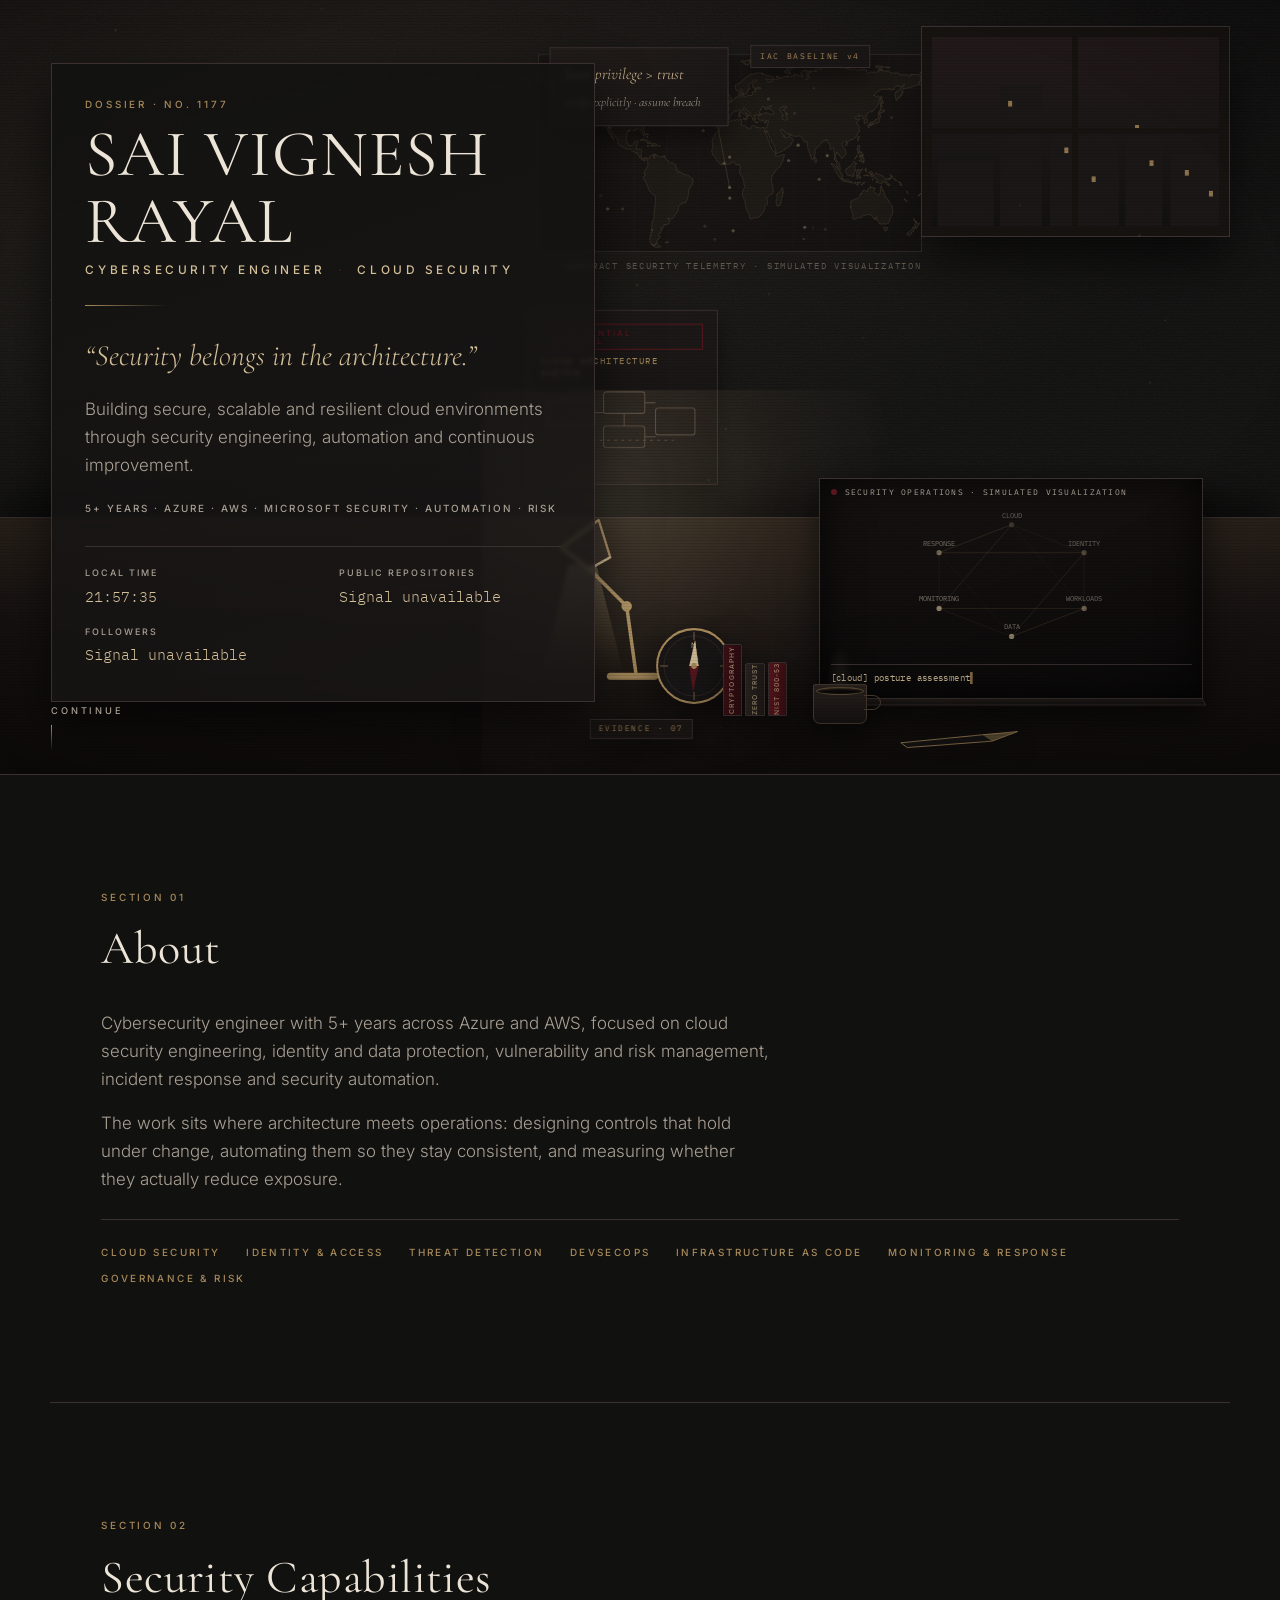
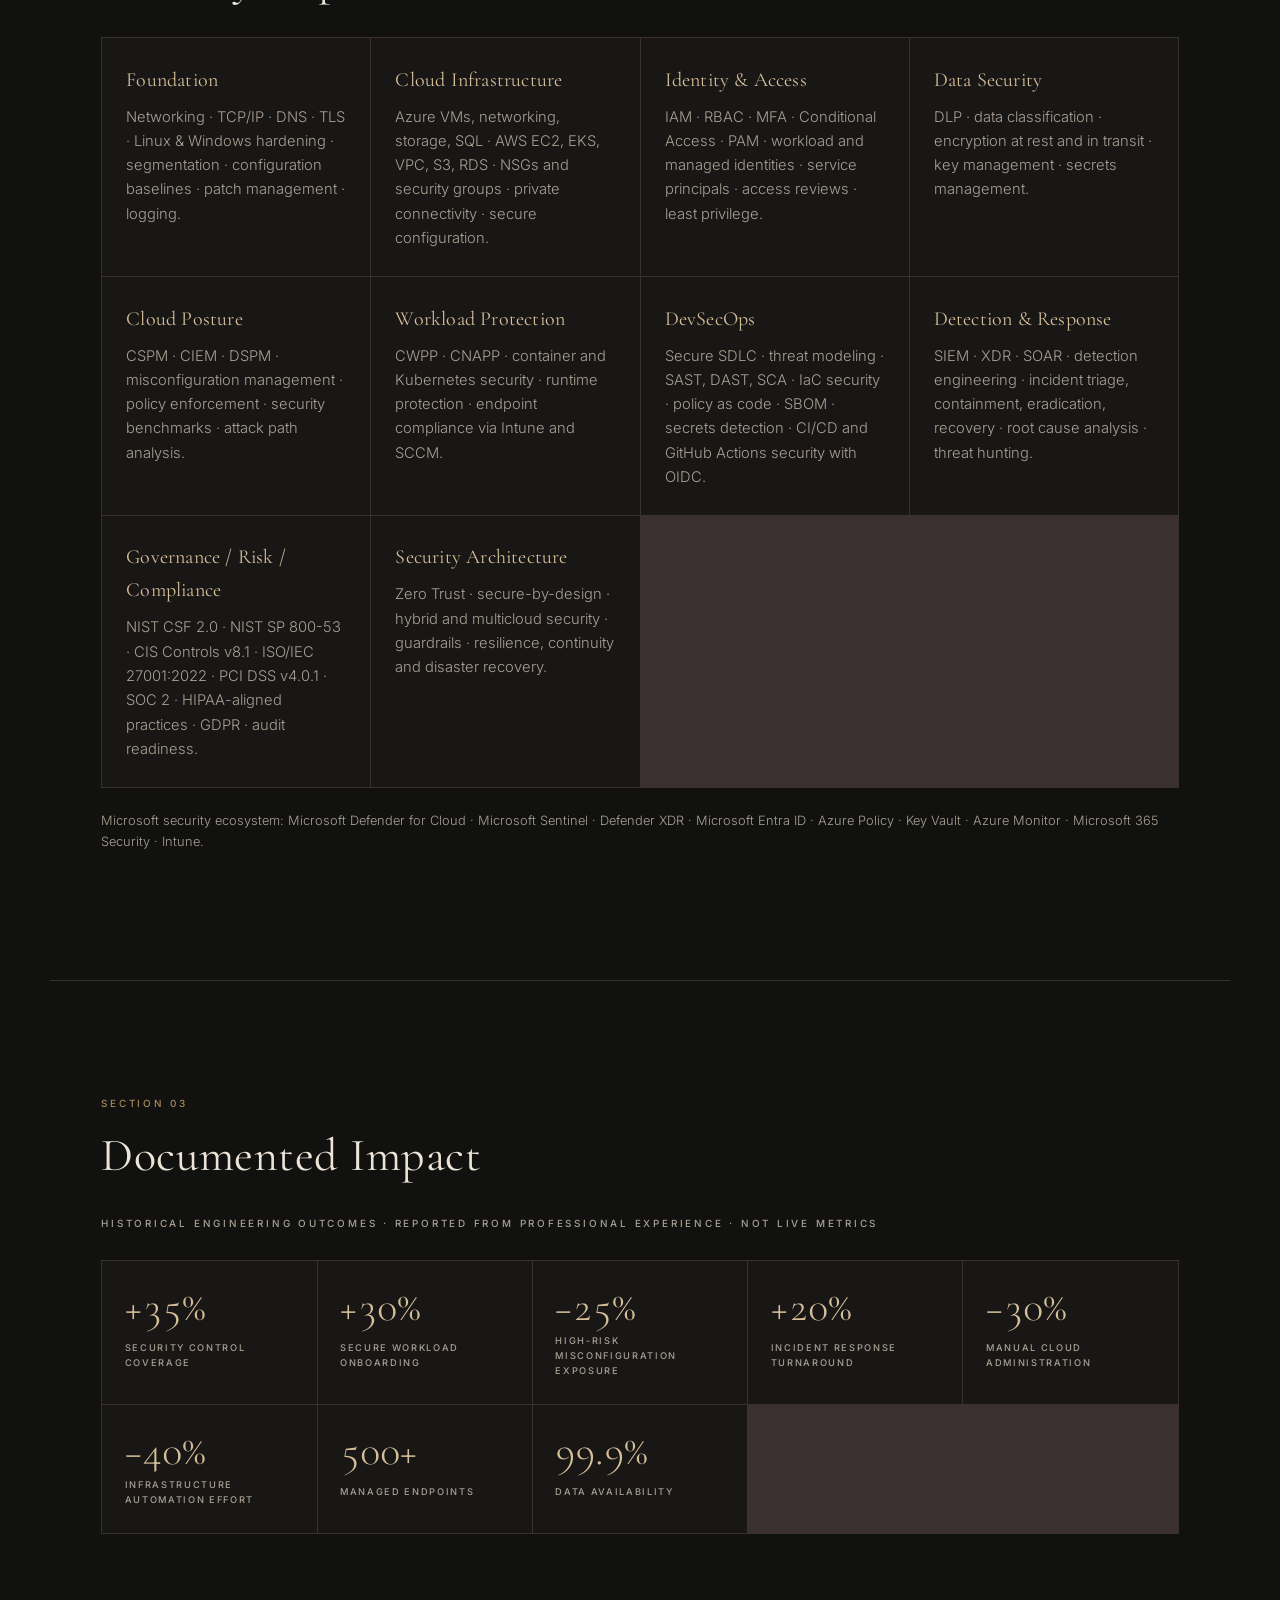
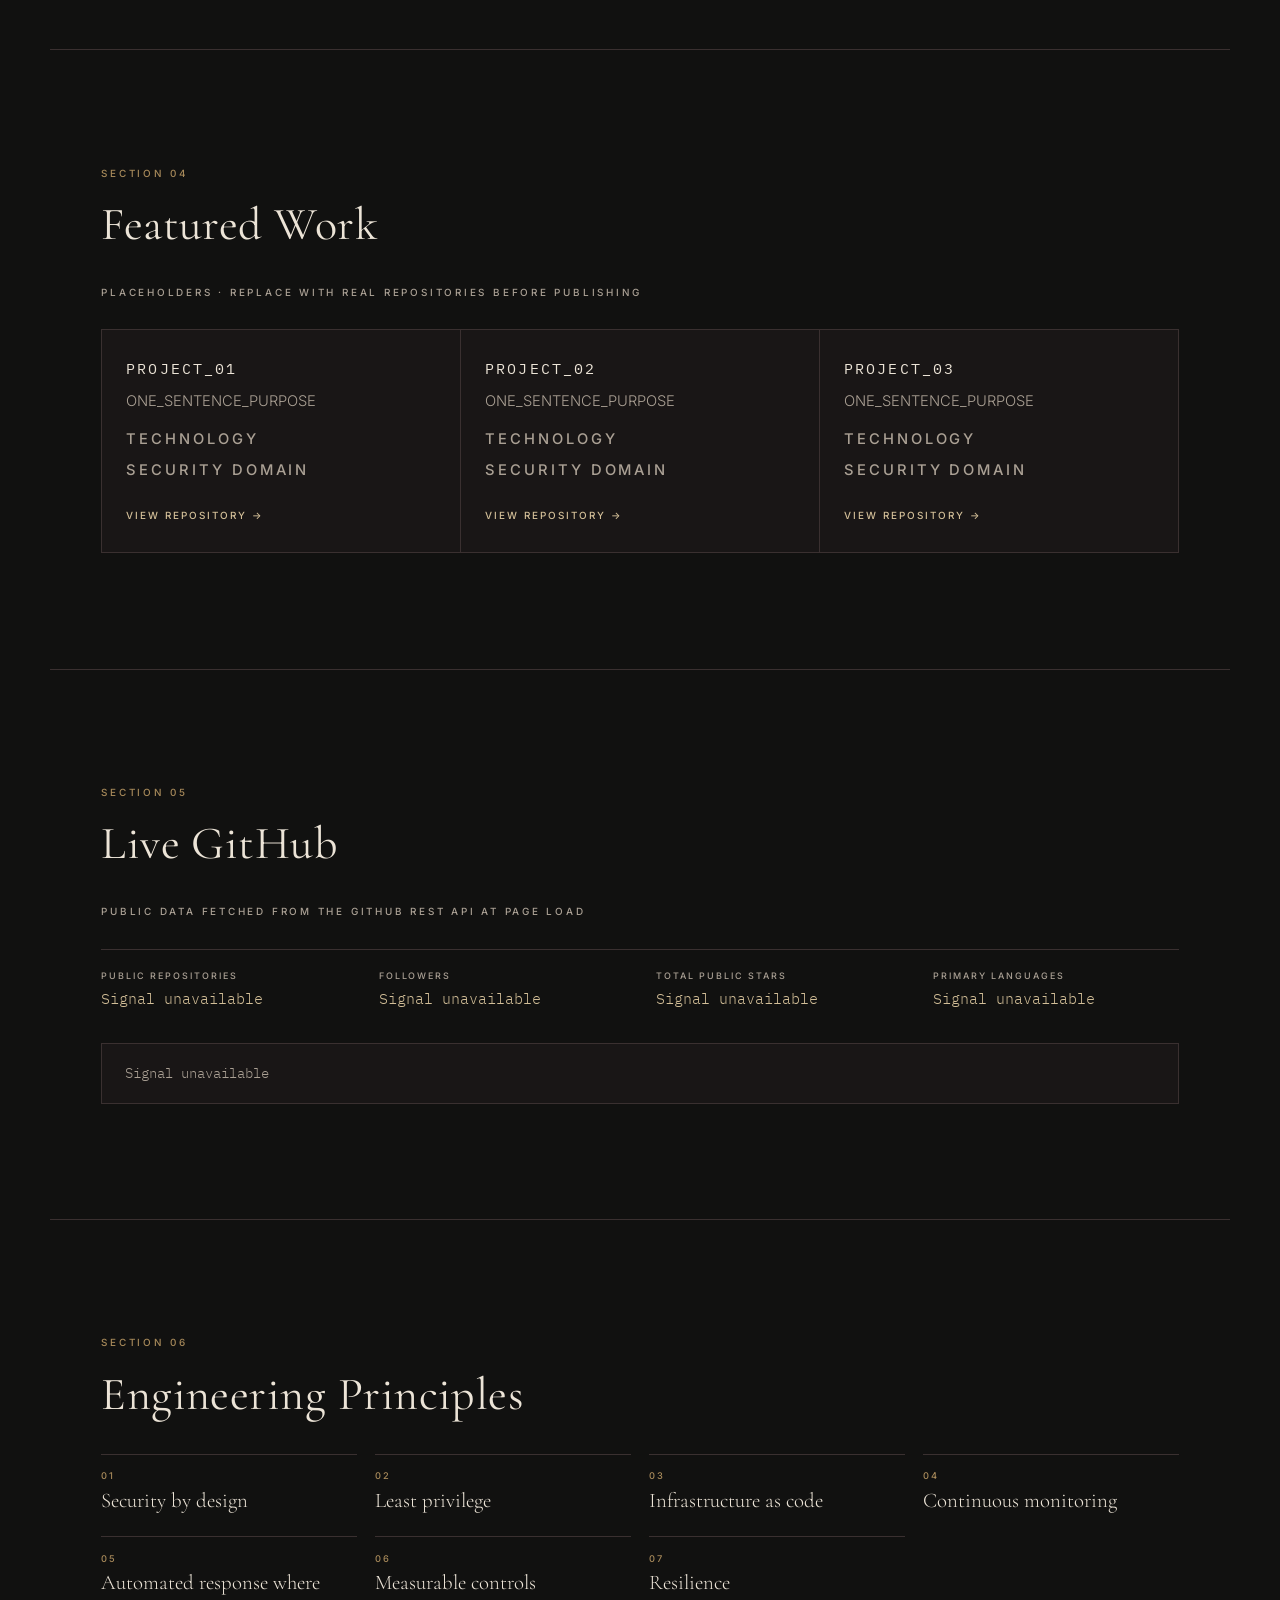
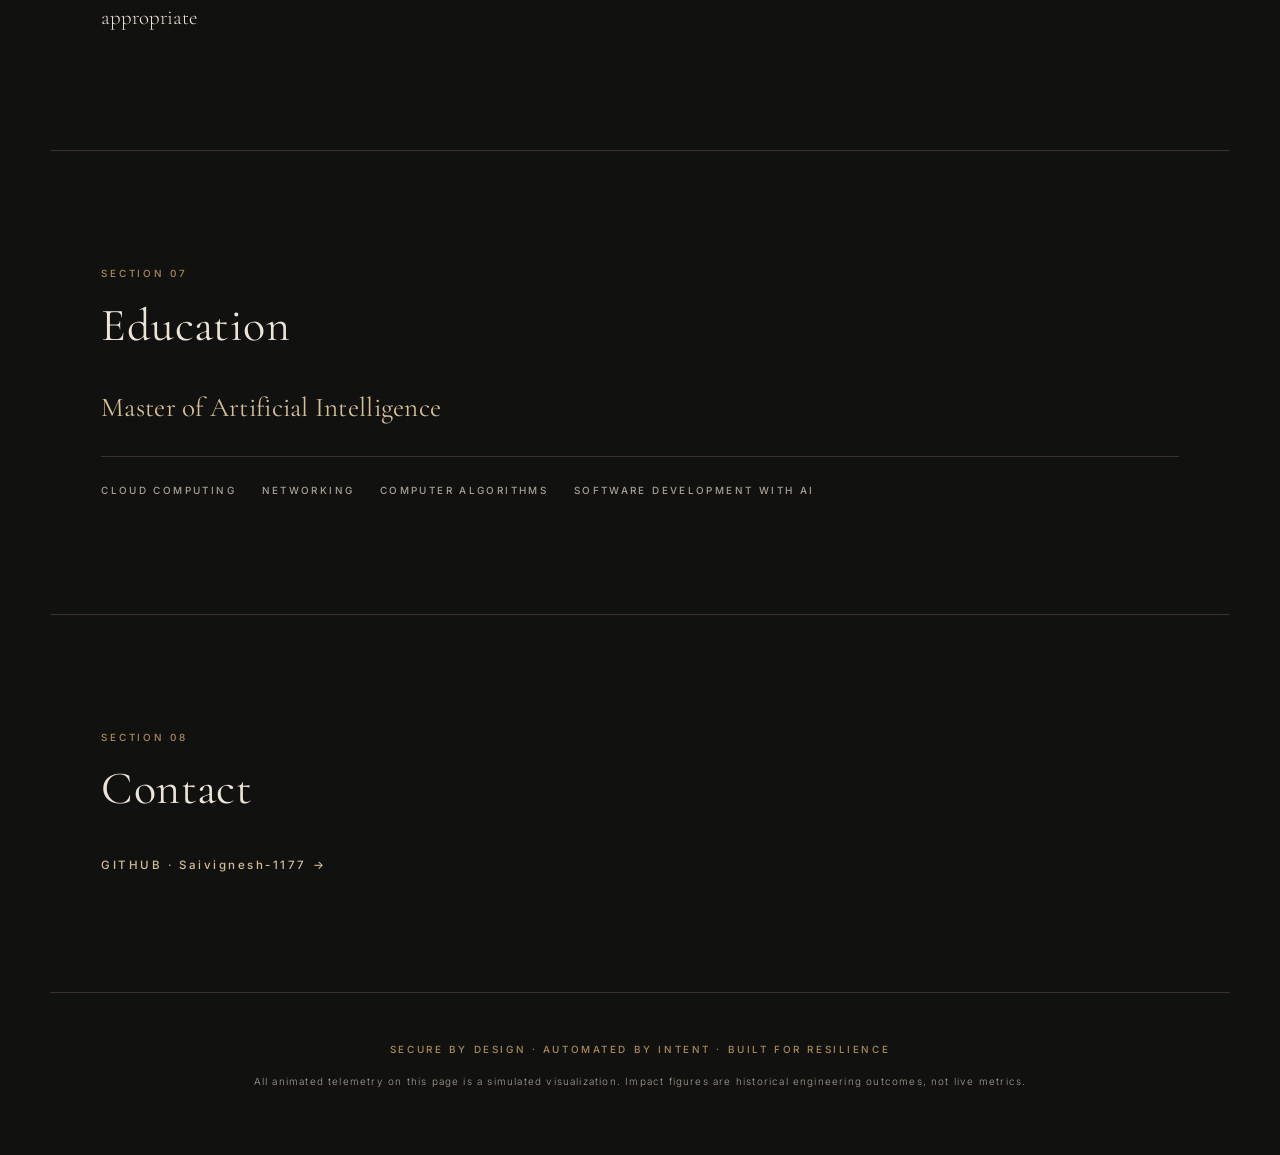
==== index.html @ ff8a8ee8 "Add live cybersecurity portfolio site for GitHub Pages Co-Authored-By: Devin AI <158243242+devin-ai-" ====
<!DOCTYPE html>
<html lang="en">
<head>
<meta charset="utf-8" />
<meta name="viewport" content="width=device-width, initial-scale=1" />
<title>Sai Vignesh Rayal · Cybersecurity Engineer · Cloud Security</title>
<meta name="description" content="Sai Vignesh Rayal — Cybersecurity Engineer · Cloud Security. Building secure, scalable and resilient cloud environments through security engineering, automation and continuous improvement." />
<meta name="color-scheme" content="dark" />
<meta property="og:title" content="Sai Vignesh Rayal · Cybersecurity Engineer · Cloud Security" />
<meta property="og:description" content="Security belongs in the architecture." />
<meta property="og:type" content="website" />

<link rel="preconnect" href="https://fonts.googleapis.com" />
<link rel="preconnect" href="https://fonts.gstatic.com" crossorigin />
<link href="https://fonts.googleapis.com/css2?family=Cormorant+Garamond:ital,wght@0,300;0,400;0,500;0,600;1,300&family=Inter:wght@300;400;500;600&family=IBM+Plex+Mono:wght@300;400&display=swap" rel="stylesheet" />
<link rel="stylesheet" href="styles.css" />
</head>

<body>
<a class="skip-link" href="#about">Skip to content</a>

<!-- ============================================================
     HERO — the vintage intelligence desk environment
     Layers are ordered back-to-front and driven by script.js
     ============================================================ -->
<header class="hero" id="hero">
  <div class="hero__scene" id="scene" aria-hidden="true">

    <!-- Layer: window + skyline ------------------------------------ -->
    <div class="layer layer--window" data-depth="0.10">
      <div class="window">
        <div class="window__glass">
          <svg class="skyline" viewBox="0 0 600 260" preserveAspectRatio="xMidYMax slice" role="presentation" focusable="false">
            <defs>
              <linearGradient id="skyGrad" x1="0" y1="0" x2="0" y2="1">
                <stop offset="0%" stop-color="#241a1a" />
                <stop offset="60%" stop-color="#191616" />
                <stop offset="100%" stop-color="#111110" />
              </linearGradient>
            </defs>
            <rect width="600" height="260" fill="url(#skyGrad)" />
            <g fill="#1b1717">
              <rect x="10"  y="140" width="58"  height="120" />
              <rect x="78"  y="96"  width="42"  height="164" />
              <rect x="128" y="168" width="70"  height="92" />
              <rect x="206" y="72"  width="52"  height="188" />
              <rect x="268" y="132" width="86"  height="128" />
              <rect x="362" y="104" width="46"  height="156" />
              <rect x="418" y="158" width="74"  height="102" />
              <rect x="500" y="118" width="44"  height="142" />
              <rect x="552" y="176" width="44"  height="84" />
            </g>
            <g class="skyline__windows" fill="#A88A5A">
              <rect x="22"  y="154" width="5" height="7" /><rect x="40" y="172" width="5" height="7" />
              <rect x="88"  y="112" width="5" height="7" /><rect x="104" y="140" width="5" height="7" />
              <rect x="216" y="92"  width="5" height="7" /><rect x="238" y="126" width="5" height="7" />
              <rect x="286" y="150" width="5" height="7" /><rect x="320" y="186" width="5" height="7" />
              <rect x="374" y="122" width="5" height="7" /><rect x="392" y="166" width="5" height="7" />
              <rect x="436" y="178" width="5" height="7" /><rect x="466" y="204" width="5" height="7" />
              <rect x="512" y="140" width="5" height="7" /><rect x="530" y="180" width="5" height="7" />
            </g>
          </svg>
        </div>
        <div class="window__frame"></div>
      </div>
    </div>

    <!-- Layer: aged world map with security telemetry -------------- -->
    <div class="layer layer--map" data-depth="0.18">
      <figure class="worldmap">
        <img class="worldmap__img" src="assets/world-map.svg" alt="Aged world map used as a decorative backdrop" loading="lazy" decoding="async" width="820" height="420" />
        <canvas class="worldmap__canvas" id="map-canvas" width="820" height="420"></canvas>
        <figcaption class="worldmap__note">ABSTRACT SECURITY TELEMETRY · SIMULATED VISUALIZATION</figcaption>
      </figure>
    </div>

    <!-- Layer: pinned documents and handwritten notes -------------- -->
    <div class="layer layer--wall" data-depth="0.26">
      <div class="paper paper--doc" data-drift="1">
        <span class="paper__stamp">CONFIDENTIAL · INTERNAL</span>
        <span class="paper__title">CLOUD ARCHITECTURE SKETCH</span>
        <svg class="paper__sketch" viewBox="0 0 180 96" role="presentation" focusable="false">
          <g fill="none" stroke="#5b4f43" stroke-width="1.2">
            <rect x="8" y="16" width="52" height="30" rx="3" />
            <rect x="70" y="8" width="46" height="24" rx="3" />
            <rect x="70" y="46" width="46" height="24" rx="3" />
            <rect x="128" y="26" width="44" height="30" rx="3" />
            <path d="M60 31 H70 M116 20 H128 M116 58 H128 M93 32 V46" />
            <path d="M18 62 h130" stroke-dasharray="3 5" />
          </g>
        </svg>
      </div>
      <div class="paper paper--note" data-drift="2">
        <span class="note__hand">least privilege &gt; trust</span>
        <span class="note__hand note__hand--small">verify explicitly · assume breach</span>
      </div>
      <div class="paper paper--label" data-drift="3">IAC BASELINE v4</div>
    </div>

    <!-- Layer: desk surface, objects ------------------------------- -->
    <div class="layer layer--desk" data-depth="0.40">
      <div class="desk">
        <div class="desk__surface"></div>

        <!-- mechanical desk lamp -->
        <div class="object object--lamp" id="lamp">
          <div class="lamp__light"></div>
          <svg class="lamp__body" viewBox="0 0 120 170" role="presentation" focusable="false">
            <defs>
              <linearGradient id="cone" x1="0" y1="0" x2="0" y2="1">
                <stop offset="0%" stop-color="#D3BF98" stop-opacity=".34" />
                <stop offset="100%" stop-color="#A88A5A" stop-opacity="0" />
              </linearGradient>
            </defs>
            <path class="lamp__cone" d="M26 62 L4 158 L74 158 L50 62 Z" fill="url(#cone)" />
            <g fill="none" stroke="#A88A5A" stroke-width="3" stroke-linecap="round">
              <path d="M100 158 H62" stroke-width="6" />
              <path d="M84 156 L76 98" />
              <path d="M76 98 L44 66" />
            </g>
            <path d="M44 66 L20 48 L52 24 L62 56 Z" fill="#241c1a" stroke="#A88A5A" stroke-width="2" stroke-linejoin="round" />
            <path d="M44 66 L62 56" stroke="#D3BF98" stroke-width="2" opacity=".8" />
            <circle cx="76" cy="98" r="4.5" fill="#A88A5A" />
          </svg>
        </div>

        <!-- brass compass -->
        <div class="object object--compass">
          <svg class="compass" viewBox="0 0 120 120" role="img" aria-label="Brass compass">
            <circle cx="60" cy="60" r="54" fill="#191616" stroke="#A88A5A" stroke-width="3" />
            <circle cx="60" cy="60" r="44" fill="none" stroke="#3A3030" stroke-width="1" />
            <g stroke="#A88A5A" stroke-width="1.4" opacity=".7">
              <path d="M60 10 V22 M60 98 V110 M10 60 H22 M98 60 H110" />
            </g>
            <text x="60" y="34" text-anchor="middle" fill="#D3BF98" font-size="11" font-family="Inter, sans-serif">N</text>
            <g id="compass-needle" style="transform-origin:60px 60px">
              <path d="M60 22 L67 60 L60 98 L53 60 Z" fill="#5A161E" />
              <path d="M60 22 L67 60 L53 60 Z" fill="#D3BF98" />
            </g>
            <circle cx="60" cy="60" r="4" fill="#A88A5A" />
          </svg>
        </div>

        <!-- leather-bound security books -->
        <div class="object object--books">
          <div class="book book--a"><span>CRYPTOGRAPHY</span></div>
          <div class="book book--b"><span>ZERO TRUST</span></div>
          <div class="book book--c"><span>NIST 800-53</span></div>
        </div>

        <!-- subtle laptop with terminal + network graph -->
        <div class="object object--laptop">
          <div class="laptop__screen">
            <div class="screen__head">
              <span class="screen__dot"></span>
              <span class="screen__title">SECURITY OPERATIONS · SIMULATED VISUALIZATION</span>
            </div>
            <canvas class="screen__graph" id="graph-canvas" width="420" height="180"></canvas>
            <div class="screen__terminal" id="terminal">
              <div class="terminal__line" id="terminal-line"></div>
            </div>
          </div>
          <div class="laptop__base"></div>
        </div>

        <!-- coffee, pen, paper labels -->
        <div class="object object--cup">
          <div class="cup__body"></div>
          <div class="cup__handle"></div>
          <div class="cup__steam"></div>
        </div>
        <div class="object object--pen">
          <svg viewBox="0 0 160 24" role="presentation" focusable="false">
            <path d="M6 16 L108 6 L152 2 L120 14 L14 22 Z" fill="#191616" stroke="#A88A5A" stroke-width="1.2" />
            <path d="M108 6 L152 2 L120 14 Z" fill="#A88A5A" opacity=".55" />
          </svg>
        </div>
        <div class="object object--tag" data-drift="4">EVIDENCE · 07</div>
      </div>
    </div>

    <!-- Layer: atmosphere ------------------------------------------ -->
    <canvas class="layer layer--dust" id="dust-canvas"></canvas>
    <div class="layer layer--grain"></div>
    <div class="layer layer--scanlines"></div>
    <div class="layer layer--vignette"></div>
  </div>

  <!-- Hero copy ---------------------------------------------------- -->
  <div class="hero__content">
    <p class="hero__eyebrow">DOSSIER · No. 1177</p>
    <h1 class="hero__name">Sai Vignesh Rayal</h1>
    <p class="hero__role">CYBERSECURITY ENGINEER <span class="sep">·</span> CLOUD SECURITY</p>
    <hr class="rule" />
    <p class="hero__statement">&ldquo;Security belongs in the architecture.&rdquo;</p>
    <p class="hero__support">Building secure, scalable and resilient cloud environments through security engineering, automation and continuous improvement.</p>
    <p class="hero__descriptor">5+ YEARS · AZURE · AWS · MICROSOFT SECURITY · AUTOMATION · RISK</p>

    <dl class="hero__meta">
      <div class="meta">
        <dt>LOCAL TIME</dt>
        <dd><time id="clock" datetime="">--:--:--</time></dd>
      </div>
      <div class="meta">
        <dt>PUBLIC REPOSITORIES</dt>
        <dd data-gh="repos">Signal unavailable</dd>
      </div>
      <div class="meta">
        <dt>FOLLOWERS</dt>
        <dd data-gh="followers">Signal unavailable</dd>
      </div>
    </dl>
  </div>

  <a class="hero__scroll" href="#about"><span>CONTINUE</span></a>
</header>

<main>
<!-- ============================ SECTION 1 ===================== -->
<section class="section" id="about">
  <p class="section__index">SECTION 01</p>
  <h2 class="section__title">About</h2>
  <div class="prose">
    <p>Cybersecurity engineer with 5+ years across Azure and AWS, focused on cloud security engineering, identity and data protection, vulnerability and risk management, incident response and security automation.</p>
    <p>The work sits where architecture meets operations: designing controls that hold under change, automating them so they stay consistent, and measuring whether they actually reduce exposure.</p>
  </div>
  <ul class="labels">
    <li>CLOUD SECURITY</li><li>IDENTITY &amp; ACCESS</li><li>THREAT DETECTION</li>
    <li>DEVSECOPS</li><li>INFRASTRUCTURE AS CODE</li><li>MONITORING &amp; RESPONSE</li>
    <li>GOVERNANCE &amp; RISK</li>
  </ul>
</section>

<!-- ============================ SECTION 2 ===================== -->
<section class="section" id="capabilities">
  <p class="section__index">SECTION 02</p>
  <h2 class="section__title">Security Capabilities</h2>
  <div class="grid grid--cap">
    <article class="card"><h3>Foundation</h3><p>Networking · TCP/IP · DNS · TLS · Linux &amp; Windows hardening · segmentation · configuration baselines · patch management · logging.</p></article>
    <article class="card"><h3>Cloud Infrastructure</h3><p>Azure VMs, networking, storage, SQL · AWS EC2, EKS, VPC, S3, RDS · NSGs and security groups · private connectivity · secure configuration.</p></article>
    <article class="card"><h3>Identity &amp; Access</h3><p>IAM · RBAC · MFA · Conditional Access · PAM · workload and managed identities · service principals · access reviews · least privilege.</p></article>
    <article class="card"><h3>Data Security</h3><p>DLP · data classification · encryption at rest and in transit · key management · secrets management.</p></article>
    <article class="card"><h3>Cloud Posture</h3><p>CSPM · CIEM · DSPM · misconfiguration management · policy enforcement · security benchmarks · attack path analysis.</p></article>
    <article class="card"><h3>Workload Protection</h3><p>CWPP · CNAPP · container and Kubernetes security · runtime protection · endpoint compliance via Intune and SCCM.</p></article>
    <article class="card"><h3>DevSecOps</h3><p>Secure SDLC · threat modeling · SAST, DAST, SCA · IaC security · policy as code · SBOM · secrets detection · CI/CD and GitHub Actions security with OIDC.</p></article>
    <article class="card"><h3>Detection &amp; Response</h3><p>SIEM · XDR · SOAR · detection engineering · incident triage, containment, eradication, recovery · root cause analysis · threat hunting.</p></article>
    <article class="card"><h3>Governance / Risk / Compliance</h3><p>NIST CSF 2.0 · NIST SP 800-53 · CIS Controls v8.1 · ISO/IEC 27001:2022 · PCI DSS v4.0.1 · SOC 2 · HIPAA-aligned practices · GDPR · audit readiness.</p></article>
    <article class="card"><h3>Security Architecture</h3><p>Zero Trust · secure-by-design · hybrid and multicloud security · guardrails · resilience, continuity and disaster recovery.</p></article>
  </div>
  <p class="footnote">Microsoft security ecosystem: Microsoft Defender for Cloud · Microsoft Sentinel · Defender XDR · Microsoft Entra ID · Azure Policy · Key Vault · Azure Monitor · Microsoft 365 Security · Intune.</p>
</section>

<!-- ============================ SECTION 3 ===================== -->
<section class="section" id="impact">
  <p class="section__index">SECTION 03</p>
  <h2 class="section__title">Documented Impact</h2>
  <p class="section__kicker">HISTORICAL ENGINEERING OUTCOMES · reported from professional experience · not live metrics</p>
  <ul class="ledger">
    <li><span class="ledger__value">+35%</span><span class="ledger__label">security control coverage</span></li>
    <li><span class="ledger__value">+30%</span><span class="ledger__label">secure workload onboarding</span></li>
    <li><span class="ledger__value">−25%</span><span class="ledger__label">high-risk misconfiguration exposure</span></li>
    <li><span class="ledger__value">+20%</span><span class="ledger__label">incident response turnaround</span></li>
    <li><span class="ledger__value">−30%</span><span class="ledger__label">manual cloud administration</span></li>
    <li><span class="ledger__value">−40%</span><span class="ledger__label">infrastructure automation effort</span></li>
    <li><span class="ledger__value">500+</span><span class="ledger__label">managed endpoints</span></li>
    <li><span class="ledger__value">99.9%</span><span class="ledger__label">data availability</span></li>
  </ul>
</section>

<!-- ============================ SECTION 4 ===================== -->
<section class="section" id="work">
  <p class="section__index">SECTION 04</p>
  <h2 class="section__title">Featured Work</h2>
  <p class="section__kicker">PLACEHOLDERS · replace with real repositories before publishing</p>
  <div class="grid grid--work">
    <!-- To publish a project: change the name, purpose, technology, domain and href. -->
    <article class="card card--work">
      <h3>PROJECT_01</h3>
      <p class="card__purpose">ONE_SENTENCE_PURPOSE</p>
      <p class="card__meta"><span>TECHNOLOGY</span><span>SECURITY DOMAIN</span></p>
      <a class="card__link" href="https://github.com/Saivignesh-1177" rel="noopener">VIEW REPOSITORY →</a>
    </article>
    <article class="card card--work">
      <h3>PROJECT_02</h3>
      <p class="card__purpose">ONE_SENTENCE_PURPOSE</p>
      <p class="card__meta"><span>TECHNOLOGY</span><span>SECURITY DOMAIN</span></p>
      <a class="card__link" href="https://github.com/Saivignesh-1177" rel="noopener">VIEW REPOSITORY →</a>
    </article>
    <article class="card card--work">
      <h3>PROJECT_03</h3>
      <p class="card__purpose">ONE_SENTENCE_PURPOSE</p>
      <p class="card__meta"><span>TECHNOLOGY</span><span>SECURITY DOMAIN</span></p>
      <a class="card__link" href="https://github.com/Saivignesh-1177" rel="noopener">VIEW REPOSITORY →</a>
    </article>
  </div>
</section>

<!-- ============================ SECTION 5 ===================== -->
<section class="section" id="github">
  <p class="section__index">SECTION 05</p>
  <h2 class="section__title">Live GitHub</h2>
  <p class="section__kicker">PUBLIC DATA FETCHED FROM THE GITHUB REST API AT PAGE LOAD</p>
  <dl class="signal">
    <div class="meta"><dt>PUBLIC REPOSITORIES</dt><dd data-gh="repos">Signal unavailable</dd></div>
    <div class="meta"><dt>FOLLOWERS</dt><dd data-gh="followers">Signal unavailable</dd></div>
    <div class="meta"><dt>TOTAL PUBLIC STARS</dt><dd data-gh="stars">Signal unavailable</dd></div>
    <div class="meta"><dt>PRIMARY LANGUAGES</dt><dd data-gh="languages">Signal unavailable</dd></div>
  </dl>
  <ol class="repos" id="repo-list">
    <li class="repos__empty">Signal unavailable</li>
  </ol>
</section>

<!-- ============================ SECTION 6 ===================== -->
<section class="section" id="principles">
  <p class="section__index">SECTION 06</p>
  <h2 class="section__title">Engineering Principles</h2>
  <ol class="principles">
    <li>Security by design</li><li>Least privilege</li><li>Infrastructure as code</li>
    <li>Continuous monitoring</li><li>Automated response where appropriate</li>
    <li>Measurable controls</li><li>Resilience</li>
  </ol>
</section>

<!-- ============================ SECTION 7 ===================== -->
<section class="section" id="education">
  <p class="section__index">SECTION 07</p>
  <h2 class="section__title">Education</h2>
  <div class="education">
    <h3>Master of Artificial Intelligence</h3>
    <ul class="labels labels--plain">
      <li>Cloud Computing</li><li>Networking</li><li>Computer Algorithms</li><li>Software Development with AI</li>
    </ul>
  </div>
</section>

<!-- ============================ SECTION 8 ===================== -->
<section class="section" id="contact">
  <p class="section__index">SECTION 08</p>
  <h2 class="section__title">Contact</h2>
  <ul class="contact">
    <li><a href="https://github.com/Saivignesh-1177" rel="noopener">GITHUB · Saivignesh-1177 →</a></li>
    <!-- <li><a href="LINKEDIN_URL" rel="noopener">LINKEDIN →</a></li> -->
    <!-- <li><a href="mailto:EMAIL_ADDRESS">EMAIL →</a></li> -->
  </ul>
</section>
</main>

<footer class="footer">
  <p>SECURE BY DESIGN · AUTOMATED BY INTENT · BUILT FOR RESILIENCE</p>
  <p class="footer__note">All animated telemetry on this page is a simulated visualization. Impact figures are historical engineering outcomes, not live metrics.</p>
</footer>

<script src="script.js" defer></script>
</body>
</html>
---- styles.css ----
/* ============================================================
   SAI VIGNESH RAYAL — LIVE PORTFOLIO
   Vintage intelligence journal × modern cloud security operations

   1. Design tokens
   2. Base & typography
   3. Hero environment (desk, objects, atmosphere)
   4. Hero copy
   5. Sections
   6. Footer
   7. Responsive
   8. Reduced motion
   ============================================================ */

/* ---------- 1. DESIGN TOKENS -------------------------------- */
:root {
  /* palette */
  --bg:            #111110;
  --bg-2:          #191616;
  --oxblood:       #3B0F14;
  --burgundy:      #5A161E;
  --brass:         #A88A5A;
  --brass-light:   #D3BF98;
  --ivory:         #ECE4D7;
  --muted:         #AAA094;
  --border:        #3A3030;

  /* type */
  --serif: "Cormorant Garamond", "Libre Baskerville", Georgia, "Times New Roman", serif;
  --sans:  "Inter", "IBM Plex Sans", -apple-system, BlinkMacSystemFont, "Segoe UI", sans-serif;
  --mono:  "IBM Plex Mono", ui-monospace, SFMono-Regular, Menlo, monospace;

  /* rhythm */
  --measure: 1180px;
  --gutter: clamp(1.25rem, 4vw, 4rem);
  --section-gap: clamp(4.5rem, 9vw, 9rem);

  /* atmosphere */
  --lamp: 0.72;            /* driven by script.js */
  --shadow-deep: 0 24px 48px rgba(0, 0, 0, .62);
  --shadow-soft: 0 10px 22px rgba(0, 0, 0, .45);
}

/* ---------- 2. BASE & TYPOGRAPHY ---------------------------- */
*, *::before, *::after { box-sizing: border-box; }

html { scroll-behavior: smooth; }

body {
  margin: 0;
  background: var(--bg);
  color: var(--ivory);
  font-family: var(--sans);
  font-size: clamp(1rem, .96rem + .2vw, 1.0625rem);
  line-height: 1.65;
  font-weight: 300;
  -webkit-font-smoothing: antialiased;
  text-rendering: optimizeLegibility;
  overflow-x: hidden;
}

img, svg, canvas { display: block; max-width: 100%; }

a { color: var(--brass-light); text-decoration: none; }
a:hover { color: var(--ivory); }
a:focus-visible,
.skip-link:focus { outline: 2px solid var(--brass); outline-offset: 3px; }

.skip-link {
  position: absolute; top: -3rem; left: 1rem; z-index: 50;
  padding: .5rem .9rem; background: var(--oxblood); color: var(--ivory);
  font: 500 .75rem/1 var(--sans); letter-spacing: .12em; text-transform: uppercase;
}
.skip-link:focus { top: 1rem; }

h1, h2, h3 { font-family: var(--serif); font-weight: 400; letter-spacing: .01em; margin: 0; }

.rule {
  width: 82px; height: 1px; margin: 1.6rem 0;
  border: 0; background: linear-gradient(90deg, var(--brass), transparent);
}

/* ---------- 3. HERO ENVIRONMENT ----------------------------- */
.hero {
  position: relative;
  min-height: 82vh;
  display: grid;
  grid-template-columns: minmax(0, 1fr) minmax(0, 1fr);
  align-items: center;
  gap: var(--gutter);
  padding: clamp(3rem, 7vh, 6rem) var(--gutter) clamp(4rem, 8vh, 7rem);
  isolation: isolate;
  overflow: hidden;
  background:
    radial-gradient(120% 90% at 22% 18%, rgba(168, 138, 90, .10), transparent 60%),
    linear-gradient(180deg, #0f0e0e 0%, var(--bg) 55%, var(--bg-2) 100%);
  border-bottom: 1px solid var(--border);
}

.hero__scene {
  position: absolute;
  inset: 0;
  z-index: 0;
  pointer-events: none;
}

.layer { position: absolute; inset: 0; will-change: transform; }

/* --- window & skyline --- */
.layer--window { display: grid; place-items: start end; padding: 3vh 4vw; }
.window { position: relative; width: min(24vw, 310px); aspect-ratio: 5 / 3.4; box-shadow: var(--shadow-deep); }
.window__glass { position: absolute; inset: 0; overflow: hidden; background: #0d0c0c; }
.skyline { width: 100%; height: 100%; opacity: .95; }
.skyline__windows rect { opacity: .85; }
.window__frame {
  position: absolute; inset: 0;
  border: 10px solid #15120f;
  outline: 1px solid var(--border);
  background:
    linear-gradient(90deg, transparent calc(50% - 3px), #15120f calc(50% - 3px), #15120f calc(50% + 3px), transparent calc(50% + 3px)),
    linear-gradient(0deg,  transparent calc(50% - 3px), #15120f calc(50% - 3px), #15120f calc(50% + 3px), transparent calc(50% + 3px));
}

/* --- world map --- */
.worldmap { position: absolute; top: 7%; left: 42%; margin: 0; width: min(30vw, 400px); opacity: .6; filter: sepia(.25) contrast(1.02); }
.worldmap__img { width: 100%; height: auto; border: 1px solid var(--border); }
.worldmap__canvas { position: absolute; inset: 0; width: 100%; height: 100%; }
.worldmap__note {
  margin-top: .5rem; font: 400 .54rem/1.4 var(--mono); text-align: right;
  letter-spacing: .2em; color: var(--muted); opacity: .7;
}

/* --- pinned documents --- */
.layer--wall { pointer-events: none; }
.paper {
  position: absolute;
  background: linear-gradient(160deg, #1d1918, #171413);
  border: 1px solid var(--border);
  box-shadow: var(--shadow-soft);
  color: var(--muted);
  padding: .8rem .9rem;
  will-change: transform;
}
.paper--doc {
  top: 40%; left: 41%; width: min(15vw, 210px);
  transform: rotate(-3deg);
  display: grid; gap: .35rem;
}
.paper__stamp {
  font: 500 .5rem/1 var(--sans); letter-spacing: .24em;
  color: var(--burgundy); border: 1px solid var(--burgundy);
  padding: .25rem .4rem; justify-self: start;
}
.paper__title { font: 400 .58rem/1.3 var(--mono); letter-spacing: .16em; color: var(--brass); }
.paper__sketch { width: 100%; opacity: .85; }
.paper--note {
  top: 6%; left: 43%; width: min(14vw, 180px);
  transform: rotate(2.5deg);
  background: linear-gradient(150deg, #211c19, #191514);
  display: grid; gap: .3rem;
}
.note__hand { font-family: var(--serif); font-style: italic; font-size: 1rem; color: var(--brass-light); }
.note__hand--small { font-size: .78rem; color: var(--muted); }
.paper--label {
  top: 6%; right: 32%; transform: rotate(1.5deg);
  font: 400 .52rem/1 var(--mono); letter-spacing: .2em; color: var(--brass);
  padding: .4rem .55rem;
}

/* --- desk --- */
.layer--desk { display: grid; align-items: end; }
.desk { position: relative; width: 100%; height: min(46vh, 420px); }
.desk__surface {
  position: absolute; inset: auto 0 0 0; height: 62%;
  background:
    linear-gradient(180deg, rgba(168,138,90,.06), transparent 40%),
    linear-gradient(180deg, #221b17 0%, #191413 45%, #120f0e 100%);
  border-top: 1px solid var(--border);
  box-shadow: 0 -18px 42px rgba(0,0,0,.55);
}

.object { position: absolute; bottom: 0; filter: drop-shadow(0 12px 18px rgba(0,0,0,.6)); }

/* desk lamp */
.object--lamp { left: 42%; bottom: 20%; width: min(12vw, 140px); }
.lamp__body { width: 100%; height: auto; }
.lamp__light {
  position: absolute; left: -40%; bottom: -60%;
  width: 300%; aspect-ratio: 1;
  background: radial-gradient(circle at 26% 26%, rgba(211,191,152,.26), rgba(168,138,90,.09) 42%, transparent 70%);
  opacity: var(--lamp);
  mix-blend-mode: screen;
  pointer-events: none;
}

/* compass */
.object--compass { left: 51%; bottom: 16%; width: min(6.5vw, 82px); }
#compass-needle { will-change: transform; }

/* books */
.object--books { left: 56.5%; bottom: 14%; display: flex; align-items: flex-end; gap: 3px; }
.book {
  width: clamp(14px, 1.5vw, 20px); height: clamp(62px, 8vh, 96px);
  border: 1px solid var(--border); border-radius: 2px 2px 0 0;
  display: grid; place-items: center;
}
.book span {
  writing-mode: vertical-rl; transform: rotate(180deg);
  font: 500 .42rem/1 var(--sans); letter-spacing: .16em; color: var(--brass-light); opacity: .7;
}
.book--a { background: linear-gradient(90deg, #3B0F14, #2a0c10); }
.book--b { background: linear-gradient(90deg, #2a2320, #1d1917); height: 86%; }
.book--c { background: linear-gradient(90deg, #5A161E, #3a1014); height: 78%; }

/* laptop */
.object--laptop { right: 6%; bottom: 16%; width: min(30vw, 400px); }
.laptop__screen {
  background: linear-gradient(180deg, #14100f, #0d0b0b);
  border: 1px solid var(--border);
  padding: .55rem .65rem .65rem;
  box-shadow: inset 0 0 40px rgba(0,0,0,.8);
}
.screen__head { display: flex; align-items: center; gap: .5rem; margin-bottom: .4rem; }
.screen__dot { width: 6px; height: 6px; border-radius: 50%; background: var(--burgundy); }
.screen__title { font: 400 .5rem/1 var(--mono); letter-spacing: .16em; color: var(--muted); }
.screen__graph { width: 100%; height: auto; opacity: .95; }
.screen__terminal {
  margin-top: .4rem; border-top: 1px solid var(--border); padding-top: .4rem;
  min-height: 1.4em;
}
.terminal__line { font: 400 .58rem/1.4 var(--mono); color: var(--brass-light); letter-spacing: .04em; }
.terminal__line::after { content: "▌"; color: var(--brass); opacity: .8; }
.laptop__base {
  height: 8px; border: 1px solid var(--border); border-top: 0;
  background: linear-gradient(180deg, #221c19, #151211);
  transform: perspective(300px) rotateX(38deg);
  transform-origin: top center;
}

/* coffee cup */
.object--cup { left: 63.5%; bottom: 12%; width: min(4.5vw, 54px); }
.cup__body {
  height: clamp(34px, 4.4vh, 48px);
  background: linear-gradient(180deg, #2b2320, #171312);
  border: 1px solid #4a3d33; border-radius: 2px 2px 7px 7px;
  position: relative;
}
.cup__body::before {
  content: ""; position: absolute; inset: 3px 3px auto 3px; height: 6px;
  background: #0b0908; border-radius: 50%;
  box-shadow: 0 0 0 1px rgba(168,138,90,.45), inset 0 1px 2px rgba(168,138,90,.3);
}
.cup__handle {
  position: absolute; right: -26%; top: 26%;
  width: 32%; height: 40%;
  border: 1px solid #4a3d33; border-left: 0; border-radius: 0 50% 50% 0;
}
.cup__steam {
  position: absolute; left: 50%; bottom: 100%;
  width: 26px; height: 40px; transform: translateX(-50%);
  background: radial-gradient(ellipse at 50% 100%, rgba(236,228,215,.10), transparent 70%);
  opacity: .8;
}

/* pen & tag */
.object--pen { left: 70%; bottom: 6%; width: min(10vw, 140px); opacity: .9; }
.object--tag {
  left: 46%; bottom: 8%;
  font: 400 .48rem/1 var(--mono); letter-spacing: .2em; color: var(--brass);
  background: #1b1715; border: 1px solid var(--border); padding: .35rem .5rem;
  transform: rotate(-4deg);
}

/* --- atmosphere --- */
.layer--dust { width: 100%; height: 100%; opacity: .7; }
.layer--grain {
  opacity: .055; mix-blend-mode: overlay;
  background-image: url("data:image/svg+xml;utf8,<svg xmlns='http://www.w3.org/2000/svg' width='160' height='160'><filter id='n'><feTurbulence type='fractalNoise' baseFrequency='0.85' numOctaves='3'/></filter><rect width='160' height='160' filter='url(%23n)'/></svg>");
}
.layer--scanlines {
  opacity: .16;
  background: repeating-linear-gradient(180deg, rgba(0,0,0,.55) 0 1px, transparent 1px 3px);
}
.layer--vignette {
  background: radial-gradient(120% 100% at 50% 40%, transparent 42%, rgba(0,0,0,.72) 100%);
}

/* ---------- 4. HERO COPY ------------------------------------ */
.hero__content {
  position: relative;
  z-index: 2;
  grid-column: 1;
  max-width: 34rem;
  padding: clamp(1.4rem, 2.6vw, 2.2rem);
  background: linear-gradient(160deg, rgba(17,17,16,.88), rgba(25,22,22,.78));
  border: 1px solid var(--border);
  box-shadow: var(--shadow-deep);
  backdrop-filter: blur(2px);
}

.hero__eyebrow,
.hero__descriptor,
.section__index,
.section__kicker {
  font: 500 .62rem/1.6 var(--sans);
  letter-spacing: .28em;
  text-transform: uppercase;
  color: var(--brass);
  margin: 0;
}

.hero__name {
  font-size: clamp(2.5rem, 5.6vw, 4.1rem);
  line-height: 1.02;
  letter-spacing: .015em;
  margin: .5rem 0 .35rem;
  color: var(--ivory);
  text-transform: uppercase;
}
.hero__role {
  font: 500 .74rem/1.6 var(--sans);
  letter-spacing: .3em; text-transform: uppercase;
  color: var(--brass-light); margin: 0;
}
.hero__role .sep { color: var(--burgundy); margin: 0 .35rem; }
.hero__statement {
  font-family: var(--serif); font-style: italic;
  font-size: clamp(1.35rem, 2.4vw, 1.85rem);
  color: var(--brass-light); margin: 0 0 .9rem;
}
.hero__support { color: var(--muted); margin: 0 0 1.4rem; max-width: 30rem; }
.hero__descriptor { color: var(--muted); letter-spacing: .2em; }

.hero__meta,
.signal {
  display: grid; gap: 1rem 2rem; margin: 1.8rem 0 0;
  grid-template-columns: repeat(auto-fit, minmax(9.5rem, 1fr));
  border-top: 1px solid var(--border); padding-top: 1.2rem;
}
.meta dt {
  font: 500 .56rem/1.5 var(--sans); letter-spacing: .22em;
  text-transform: uppercase; color: var(--muted);
}
.meta dd {
  margin: .25rem 0 0; font-family: var(--mono);
  font-size: .95rem; color: var(--brass-light);
  font-variant-numeric: tabular-nums;
}

.hero__scroll {
  position: absolute; z-index: 2; bottom: 1.4rem; left: var(--gutter);
  font: 500 .58rem/1 var(--sans); letter-spacing: .3em; color: var(--muted);
}
.hero__scroll::after {
  content: ""; display: block; width: 1px; height: 26px; margin: .6rem 0 0;
  background: linear-gradient(180deg, var(--brass), transparent);
}

/* ---------- 5. SECTIONS ------------------------------------- */
.section {
  max-width: var(--measure);
  margin: 0 auto;
  padding: var(--section-gap) var(--gutter);
  border-bottom: 1px solid var(--border);
}
.section__title {
  font-size: clamp(1.9rem, 3.6vw, 2.9rem);
  margin: .3rem 0 1.4rem;
  color: var(--ivory);
}
.section__kicker { color: var(--muted); margin-bottom: 1.8rem; }

.prose { max-width: 42rem; color: var(--muted); }
.prose p { margin: 0 0 1rem; }

.labels {
  list-style: none; display: flex; flex-wrap: wrap;
  gap: .6rem 1.6rem; padding: 1.6rem 0 0; margin: 1.6rem 0 0;
  border-top: 1px solid var(--border);
}
.labels li {
  font: 500 .62rem/1.6 var(--sans); letter-spacing: .24em;
  text-transform: uppercase; color: var(--brass);
}
.labels--plain li { color: var(--muted); }

.grid { display: grid; gap: 1px; background: var(--border); border: 1px solid var(--border); }
.grid--cap { grid-template-columns: repeat(auto-fit, minmax(16rem, 1fr)); }
.grid--work { grid-template-columns: repeat(auto-fit, minmax(17rem, 1fr)); }

.card {
  background: var(--bg-2);
  padding: 1.6rem 1.5rem;
  transition: background .4s ease, transform .4s ease;
}
.card:hover { background: #1d1919; }
.card h3 {
  font-size: 1.25rem; color: var(--brass-light); margin-bottom: .5rem;
}
.card p { margin: 0; color: var(--muted); font-size: .92rem; }
.card--work h3 { font-family: var(--mono); font-size: .95rem; letter-spacing: .14em; color: var(--ivory); }
.card__purpose { margin-bottom: .9rem !important; }
.card__meta {
  display: flex; flex-wrap: wrap; gap: .5rem 1rem; margin-bottom: 1rem !important;
  font: 500 .56rem/1.6 var(--sans); letter-spacing: .2em; color: var(--brass);
}
.card__link { font: 500 .62rem/1 var(--sans); letter-spacing: .2em; }

.footnote { margin-top: 1.4rem; font-size: .8rem; color: var(--muted); }

.ledger {
  list-style: none; margin: 0; padding: 0;
  display: grid; gap: 1px; background: var(--border);
  border: 1px solid var(--border);
  grid-template-columns: repeat(auto-fit, minmax(12rem, 1fr));
}
.ledger li {
  background: var(--bg-2); padding: 1.6rem 1.4rem;
  display: grid; gap: .35rem;
}
.ledger__value {
  font-family: var(--serif); font-size: clamp(1.9rem, 3.4vw, 2.6rem);
  color: var(--brass-light); line-height: 1; font-variant-numeric: tabular-nums;
}
.ledger__label {
  font: 500 .58rem/1.6 var(--sans); letter-spacing: .18em;
  text-transform: uppercase; color: var(--muted);
}

.repos { list-style: none; margin: 2rem 0 0; padding: 0; display: grid; gap: 1px; background: var(--border); border: 1px solid var(--border); }
.repos li { background: var(--bg-2); padding: 1.1rem 1.4rem; display: grid; gap: .3rem; }
.repos__name { font-family: var(--mono); font-size: .92rem; color: var(--brass-light); letter-spacing: .04em; }
.repos__desc { font-size: .88rem; color: var(--muted); }
.repos__meta { font: 500 .56rem/1.6 var(--sans); letter-spacing: .18em; text-transform: uppercase; color: var(--brass); }
.repos__empty { color: var(--muted); font-family: var(--mono); font-size: .88rem; }

.principles {
  counter-reset: p; list-style: none; margin: 0; padding: 0;
  display: grid; gap: 1.1rem; grid-template-columns: repeat(auto-fit, minmax(15rem, 1fr));
}
.principles li {
  counter-increment: p;
  font-family: var(--serif); font-size: 1.3rem; color: var(--ivory);
  border-top: 1px solid var(--border); padding-top: .9rem;
}
.principles li::before {
  content: counter(p, decimal-leading-zero);
  display: block; font: 500 .58rem/1.6 var(--sans); letter-spacing: .24em; color: var(--brass);
}

.education h3 { font-size: 1.7rem; color: var(--brass-light); }

.contact { list-style: none; margin: 0; padding: 0; display: grid; gap: .9rem; }
.contact a { font: 500 .72rem/1 var(--sans); letter-spacing: .22em; }

/* ---------- 6. FOOTER --------------------------------------- */
.footer {
  max-width: var(--measure); margin: 0 auto;
  padding: 3rem var(--gutter) 4rem; text-align: center;
}
.footer p {
  font: 500 .62rem/1.8 var(--sans); letter-spacing: .26em;
  text-transform: uppercase; color: var(--brass); margin: 0;
}
.footer__note {
  margin-top: .9rem !important; letter-spacing: .12em !important;
  text-transform: none !important; color: var(--muted) !important; font-weight: 300 !important;
}

/* ---------- 7. RESPONSIVE ----------------------------------- */
@media (max-width: 1080px) {
  .hero { grid-template-columns: 1fr; min-height: 76vh; }
  .hero__content { max-width: 40rem; }
  .worldmap { width: 70vw; opacity: .4; }
  .window { width: 46vw; }
  .object--laptop { width: 44vw; right: 4%; }
  .paper--doc { width: 28vw; }
  .paper--note { width: 26vw; }
}

@media (max-width: 720px) {
  /* Mobile: collapse the desk environment into a simpler composition */
  .hero {
    min-height: auto;
    padding-top: clamp(2.5rem, 8vh, 4rem);
  }
  .layer--window,
  .layer--wall,
  .object--books,
  .object--pen,
  .object--cup,
  .object--tag,
  .layer--scanlines { display: none; }
  .worldmap { left: 3%; top: 3%; width: 94vw; opacity: .3; }
  .worldmap__note { display: none; }
  .desk { height: 30vh; }
  .object--lamp { left: 4%; bottom: 30%; width: 24vw; }
  .object--compass { left: 74%; bottom: 20%; width: 20vw; }
  .object--laptop { display: none; }
  .hero__content { background: rgba(17,17,16,.92); }
  .hero__scroll { display: none; }
  .section { padding-top: 3.5rem; padding-bottom: 3.5rem; }
}

/* ---------- 8. REDUCED MOTION ------------------------------- */
@media (prefers-reduced-motion: reduce) {
  html { scroll-behavior: auto; }
  .layer { transform: none !important; }
  .paper { transform: none; }
  .layer--dust { display: none; }
  .lamp__light { opacity: .7 !important; }
  .cup__steam { display: none; }
  .terminal__line::after { content: ""; }
  *, *::before, *::after {
    animation-duration: .001ms !important;
    animation-iteration-count: 1 !important;
    transition-duration: .001ms !important;
  }
}
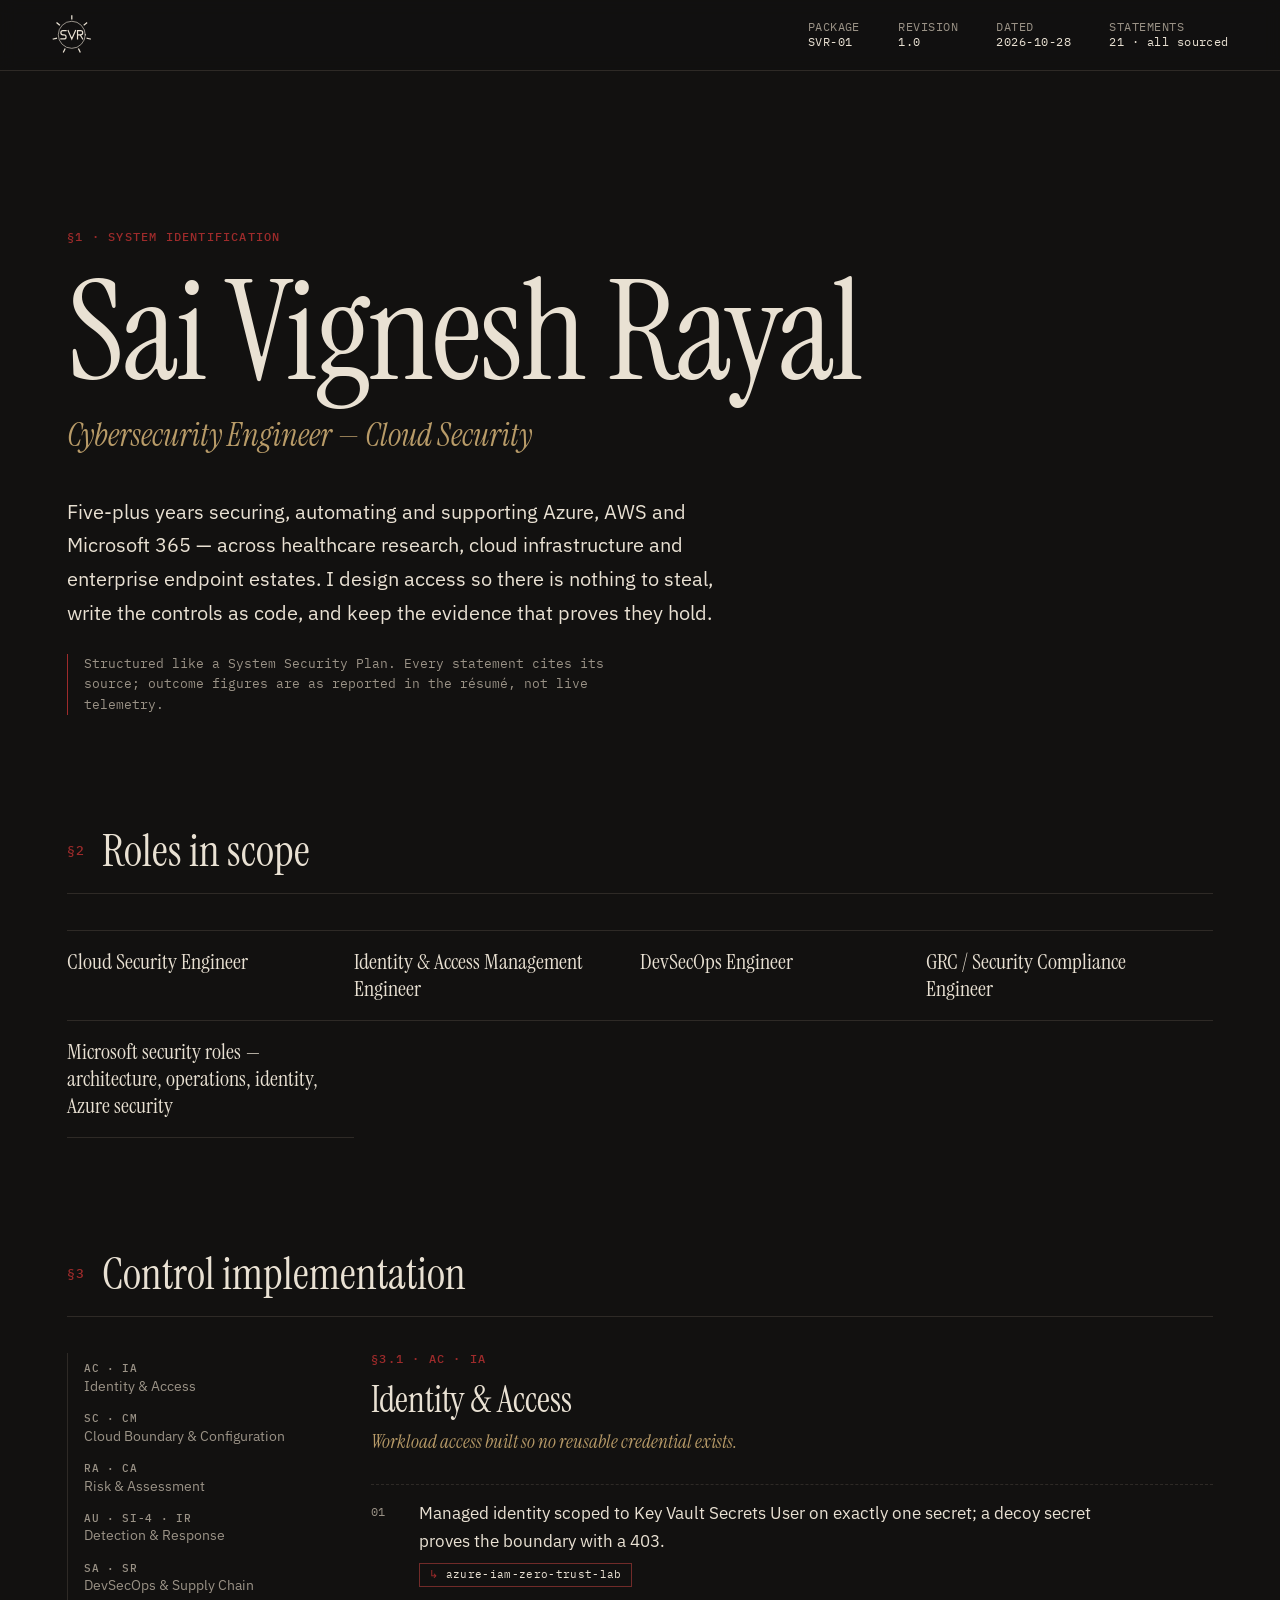
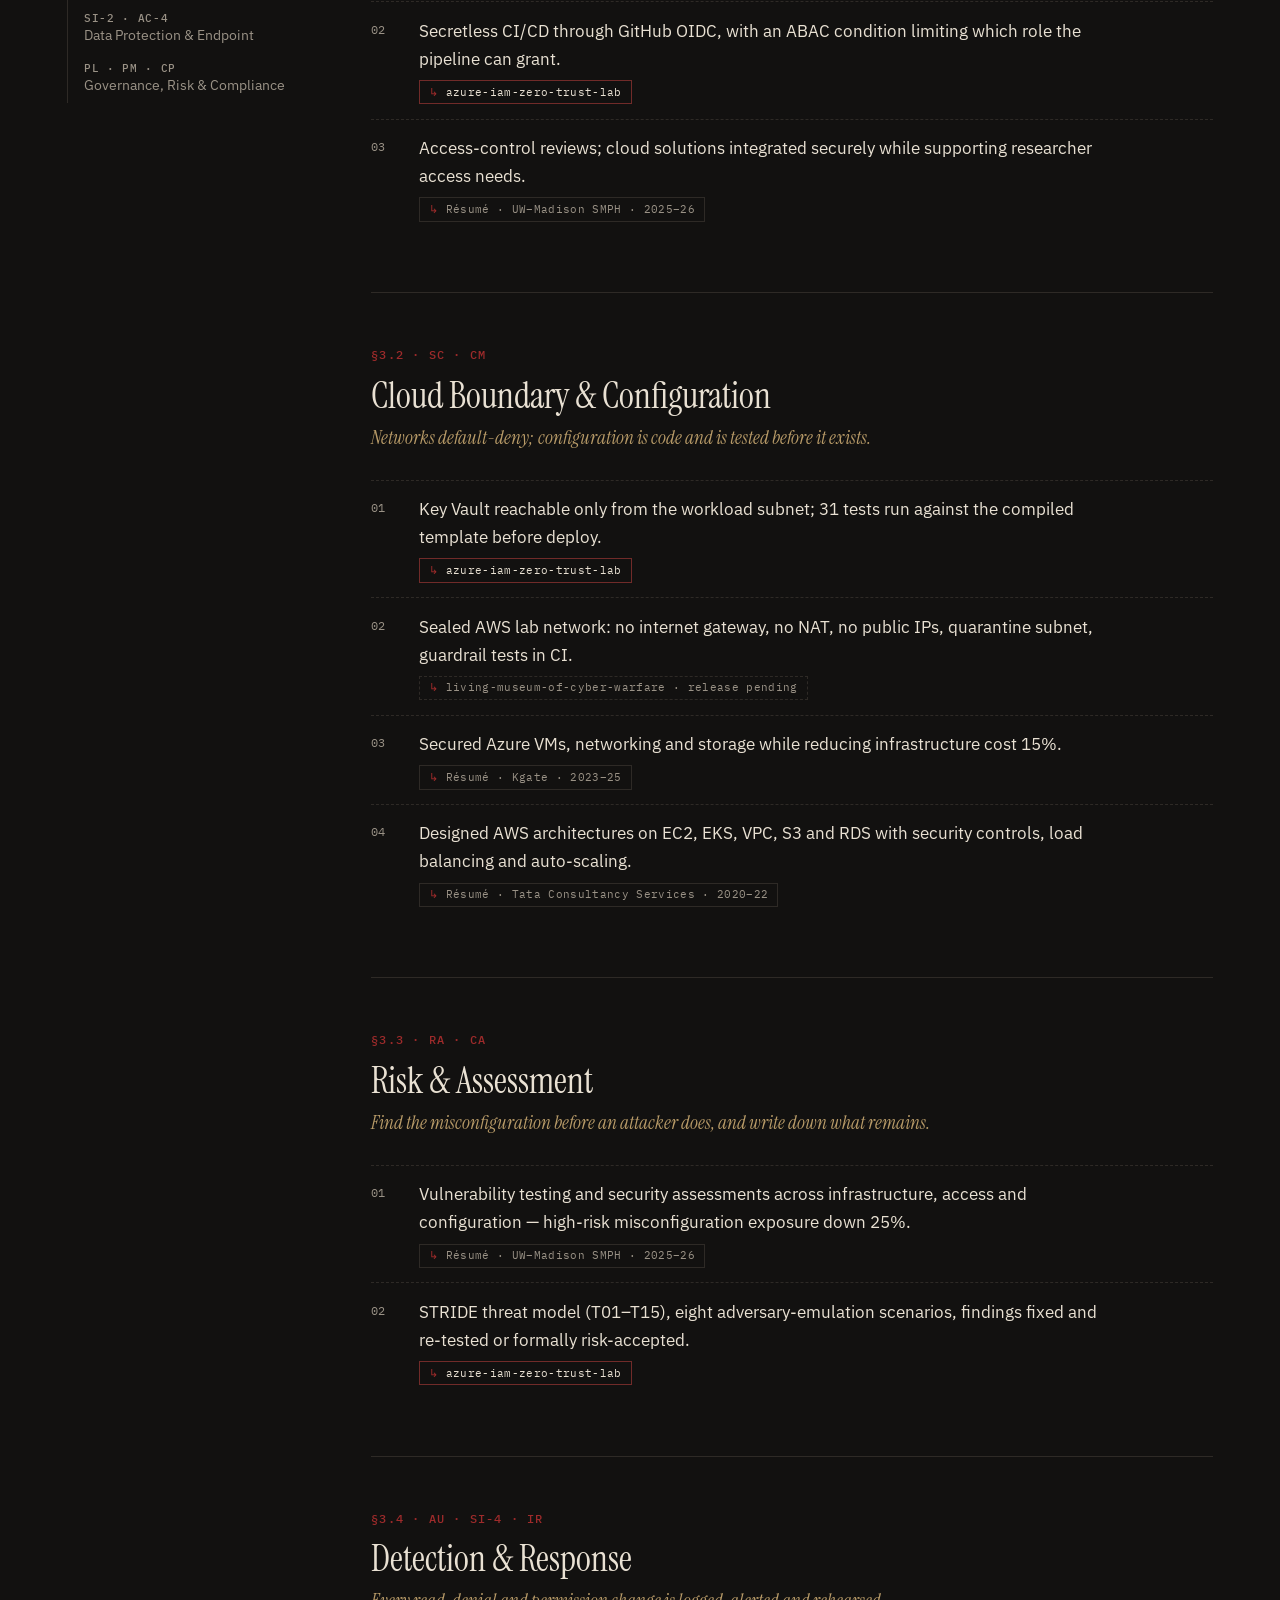
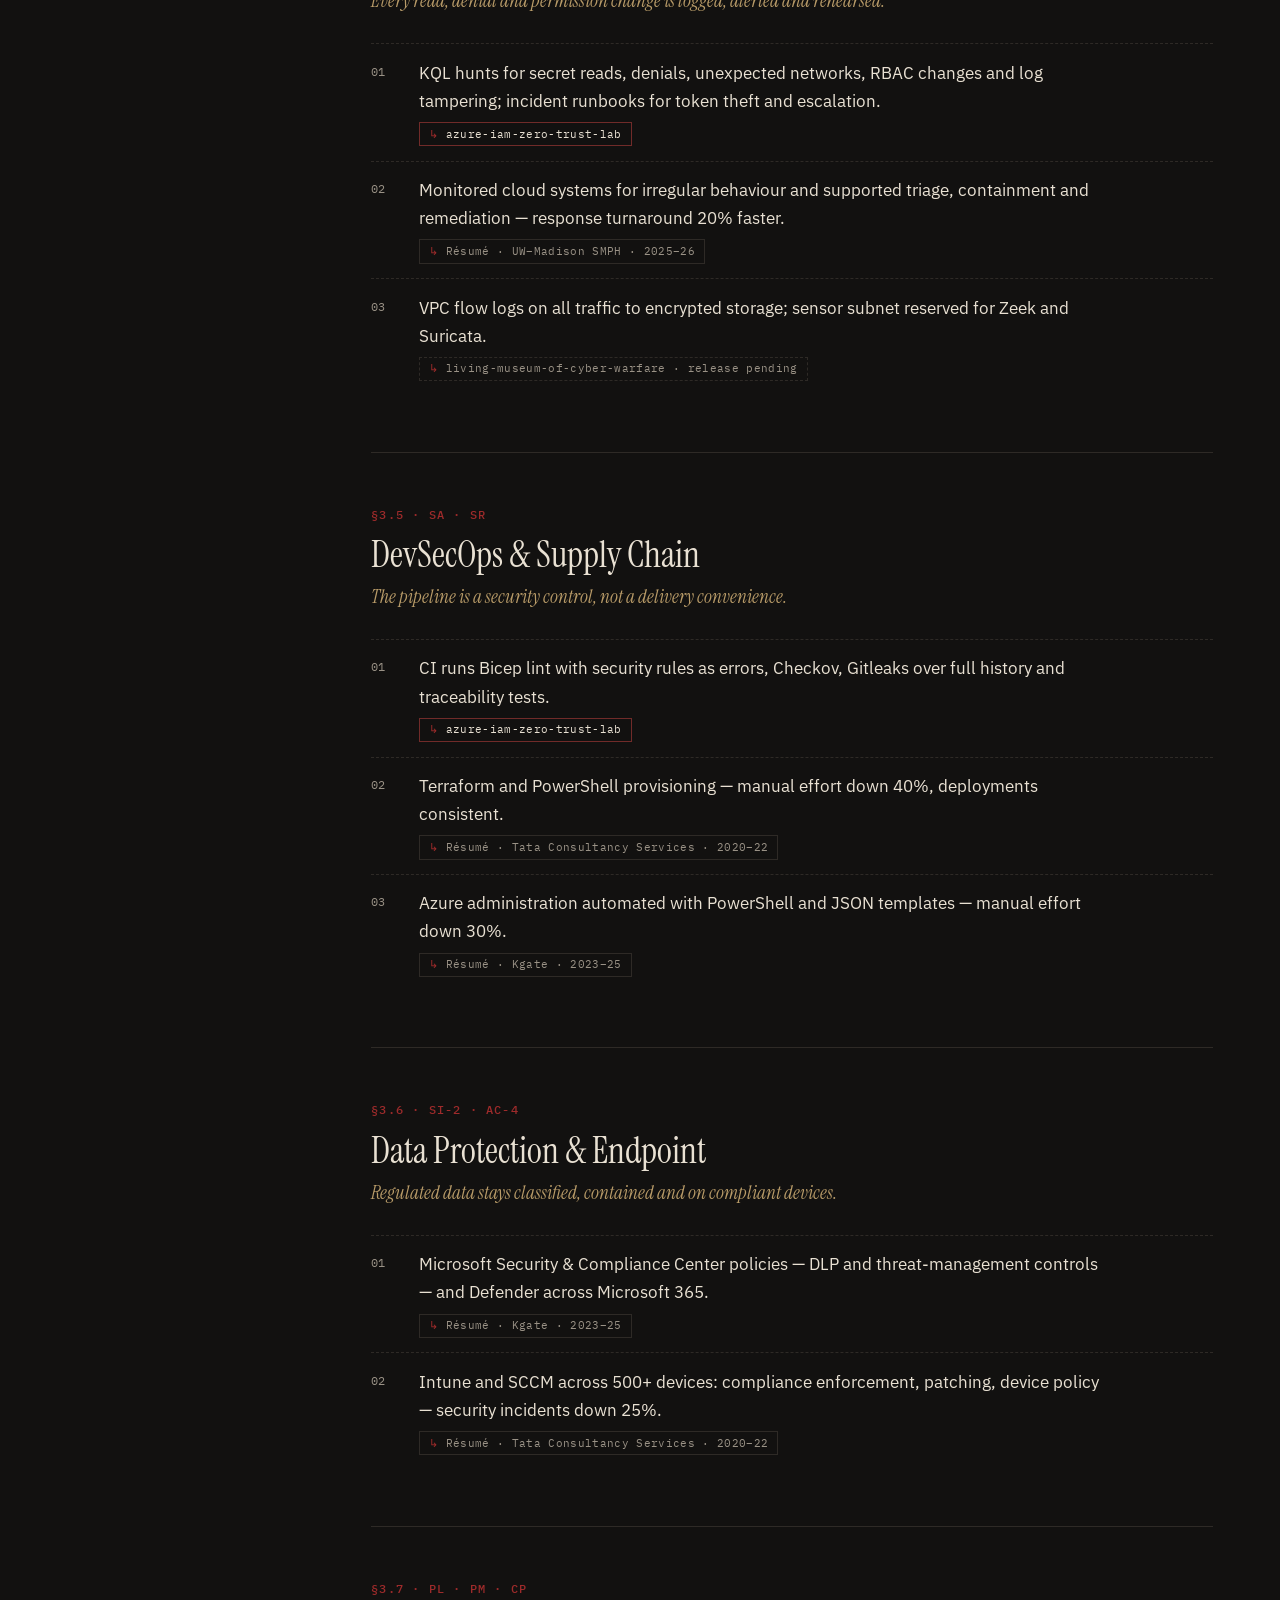
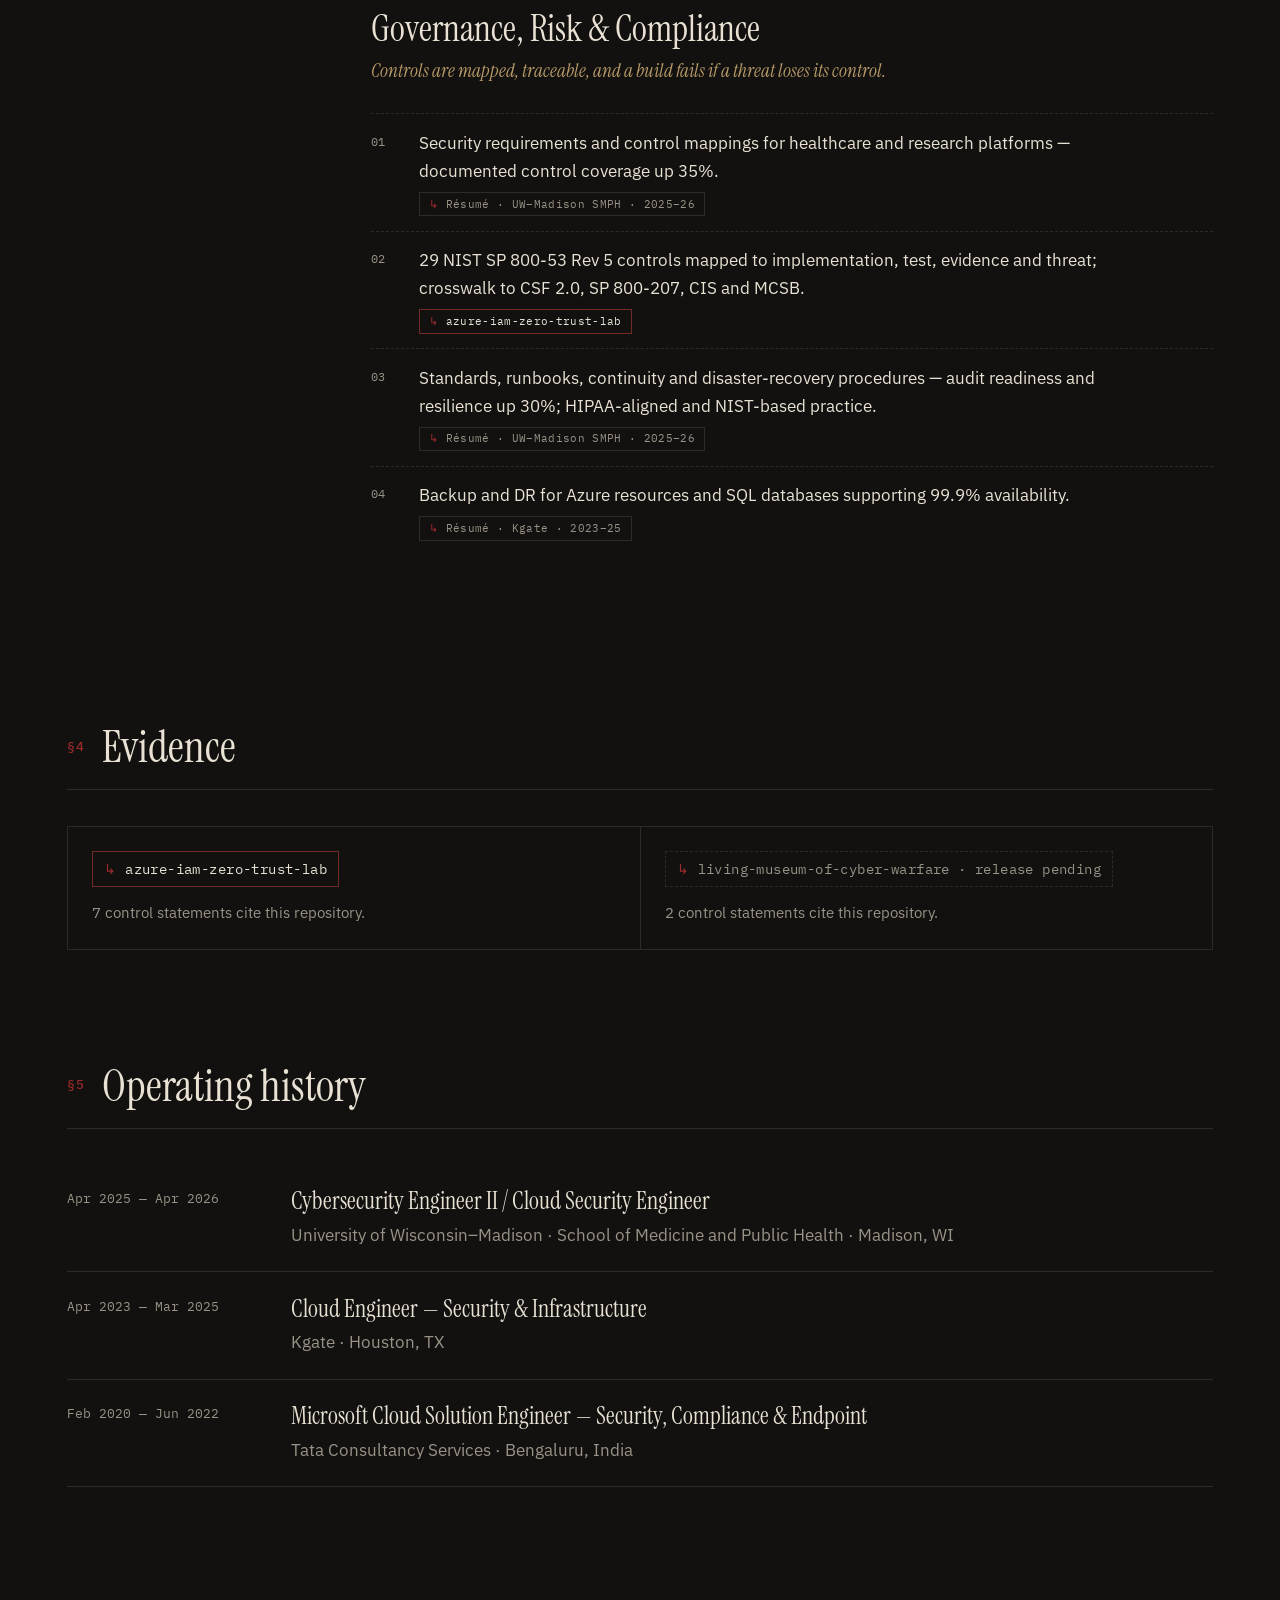
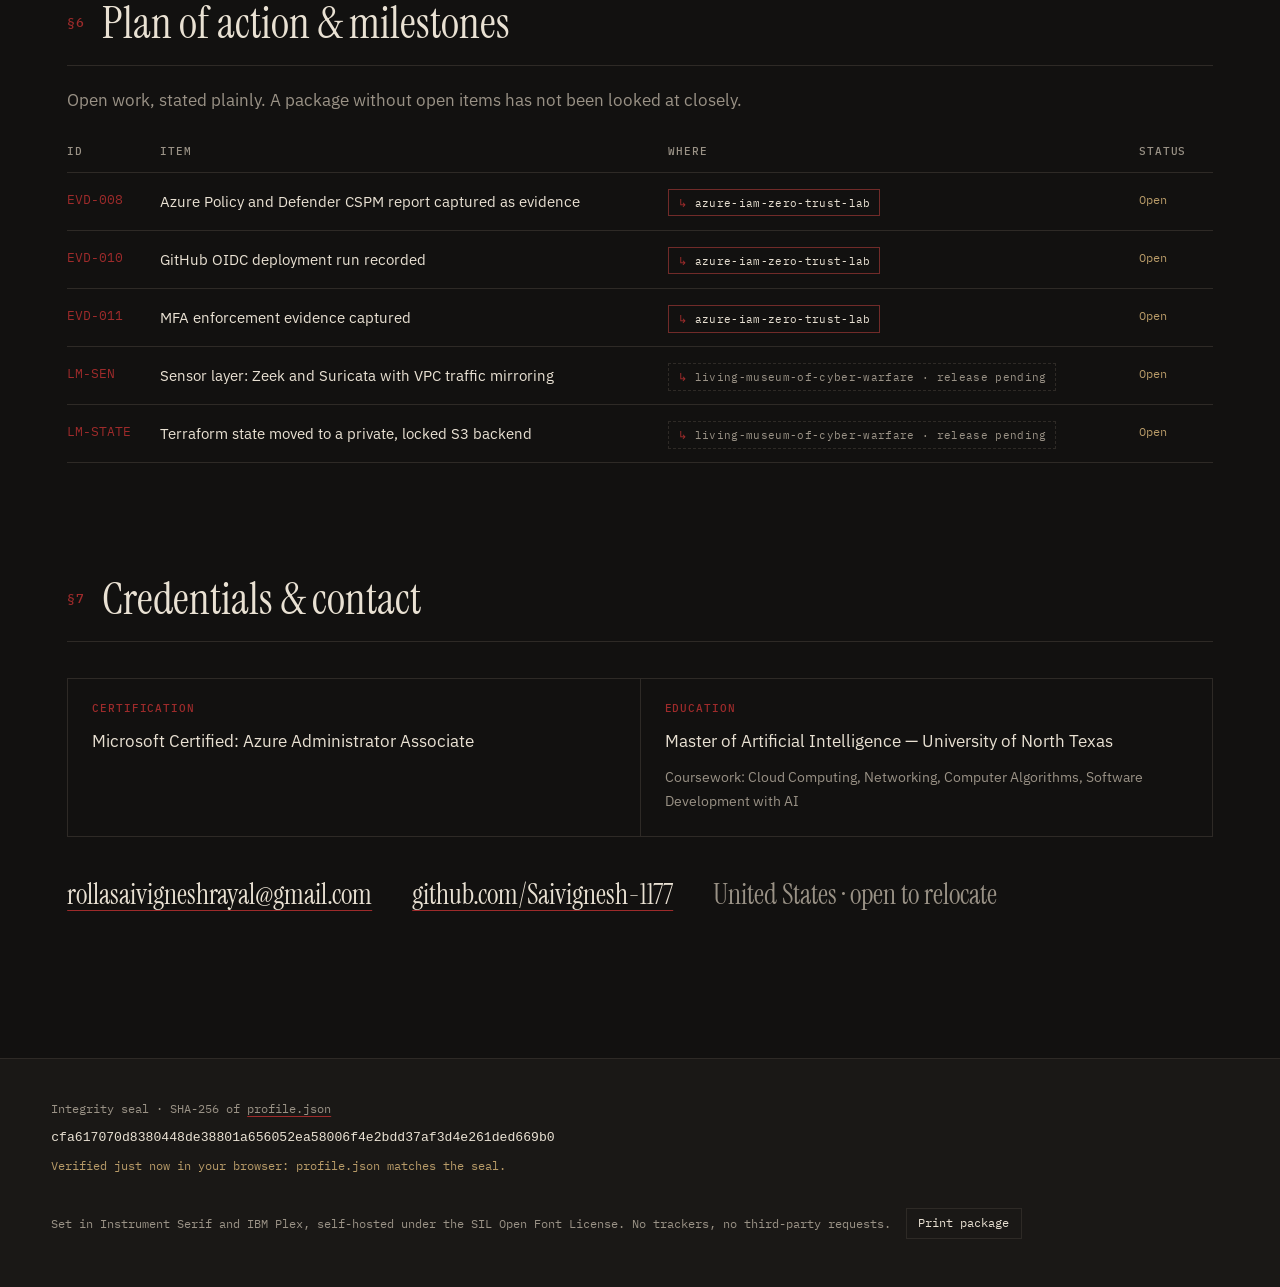
==== commit f50f6562: "Redesign profile and portfolio as a sourced authorization package Site, README and artwork are gener" ====
--- a/index.html
+++ b/index.html
@@ -1,356 +1,86 @@
-<!DOCTYPE html>
+<!doctype html>
 <html lang="en">
 <head>
-<meta charset="utf-8" />
-<meta name="viewport" content="width=device-width, initial-scale=1" />
-<title>Sai Vignesh Rayal · Cybersecurity Engineer · Cloud Security</title>
-<meta name="description" content="Sai Vignesh Rayal — Cybersecurity Engineer · Cloud Security. Building secure, scalable and resilient cloud environments through security engineering, automation and continuous improvement." />
-<meta name="color-scheme" content="dark" />
-<meta property="og:title" content="Sai Vignesh Rayal · Cybersecurity Engineer · Cloud Security" />
-<meta property="og:description" content="Security belongs in the architecture." />
-<meta property="og:type" content="website" />
-
-<link rel="preconnect" href="https://fonts.googleapis.com" />
-<link rel="preconnect" href="https://fonts.gstatic.com" crossorigin />
-<link href="https://fonts.googleapis.com/css2?family=Cormorant+Garamond:ital,wght@0,300;0,400;0,500;0,600;1,300&family=Inter:wght@300;400;500;600&family=IBM+Plex+Mono:wght@300;400&display=swap" rel="stylesheet" />
-<link rel="stylesheet" href="styles.css" />
+<meta charset="utf-8">
+<meta name="viewport" content="width=device-width, initial-scale=1">
+<meta http-equiv="Content-Security-Policy" content="default-src 'none'; style-src 'self'; script-src 'self'; font-src 'self'; img-src 'self'; connect-src 'self'; base-uri 'none'; form-action 'none'">
+<meta name="referrer" content="no-referrer">
+<title>Sai Vignesh Rayal — Authorization Package SVR-01</title>
+<meta name="description" content="Cybersecurity Engineer — Cloud Security. Five-plus years securing, automating and supporting Azure, AWS and Microsoft 365 — across healthcare research, cloud infrastructure and enterprise endpoint estates. I design access so there is nothing to steal, write the controls as code, and keep the evidence that proves they hold.">
+<link rel="icon" href="assets/favicon.svg" type="image/svg+xml">
+<link rel="preload" href="assets/fonts/instrument-serif-400-normal.woff2" as="font" type="font/woff2" crossorigin>
+<link rel="stylesheet" href="styles.css">
+<script src="app.js" defer></script>
 </head>
-
 <body>
-<a class="skip-link" href="#about">Skip to content</a>
-
-<!-- ============================================================
-     HERO — the vintage intelligence desk environment
-     Layers are ordered back-to-front and driven by script.js
-     ============================================================ -->
-<header class="hero" id="hero">
-  <div class="hero__scene" id="scene" aria-hidden="true">
-
-    <!-- Layer: window + skyline ------------------------------------ -->
-    <div class="layer layer--window" data-depth="0.10">
-      <div class="window">
-        <div class="window__glass">
-          <svg class="skyline" viewBox="0 0 600 260" preserveAspectRatio="xMidYMax slice" role="presentation" focusable="false">
-            <defs>
-              <linearGradient id="skyGrad" x1="0" y1="0" x2="0" y2="1">
-                <stop offset="0%" stop-color="#241a1a" />
-                <stop offset="60%" stop-color="#191616" />
-                <stop offset="100%" stop-color="#111110" />
-              </linearGradient>
-            </defs>
-            <rect width="600" height="260" fill="url(#skyGrad)" />
-            <g fill="#1b1717">
-              <rect x="10"  y="140" width="58"  height="120" />
-              <rect x="78"  y="96"  width="42"  height="164" />
-              <rect x="128" y="168" width="70"  height="92" />
-              <rect x="206" y="72"  width="52"  height="188" />
-              <rect x="268" y="132" width="86"  height="128" />
-              <rect x="362" y="104" width="46"  height="156" />
-              <rect x="418" y="158" width="74"  height="102" />
-              <rect x="500" y="118" width="44"  height="142" />
-              <rect x="552" y="176" width="44"  height="84" />
-            </g>
-            <g class="skyline__windows" fill="#A88A5A">
-              <rect x="22"  y="154" width="5" height="7" /><rect x="40" y="172" width="5" height="7" />
-              <rect x="88"  y="112" width="5" height="7" /><rect x="104" y="140" width="5" height="7" />
-              <rect x="216" y="92"  width="5" height="7" /><rect x="238" y="126" width="5" height="7" />
-              <rect x="286" y="150" width="5" height="7" /><rect x="320" y="186" width="5" height="7" />
-              <rect x="374" y="122" width="5" height="7" /><rect x="392" y="166" width="5" height="7" />
-              <rect x="436" y="178" width="5" height="7" /><rect x="466" y="204" width="5" height="7" />
-              <rect x="512" y="140" width="5" height="7" /><rect x="530" y="180" width="5" height="7" />
-            </g>
-          </svg>
-        </div>
-        <div class="window__frame"></div>
-      </div>
-    </div>
-
-    <!-- Layer: aged world map with security telemetry -------------- -->
-    <div class="layer layer--map" data-depth="0.18">
-      <figure class="worldmap">
-        <img class="worldmap__img" src="assets/world-map.svg" alt="Aged world map used as a decorative backdrop" loading="lazy" decoding="async" width="820" height="420" />
-        <canvas class="worldmap__canvas" id="map-canvas" width="820" height="420"></canvas>
-        <figcaption class="worldmap__note">ABSTRACT SECURITY TELEMETRY · SIMULATED VISUALIZATION</figcaption>
-      </figure>
-    </div>
-
-    <!-- Layer: pinned documents and handwritten notes -------------- -->
-    <div class="layer layer--wall" data-depth="0.26">
-      <div class="paper paper--doc" data-drift="1">
-        <span class="paper__stamp">CONFIDENTIAL · INTERNAL</span>
-        <span class="paper__title">CLOUD ARCHITECTURE SKETCH</span>
-        <svg class="paper__sketch" viewBox="0 0 180 96" role="presentation" focusable="false">
-          <g fill="none" stroke="#5b4f43" stroke-width="1.2">
-            <rect x="8" y="16" width="52" height="30" rx="3" />
-            <rect x="70" y="8" width="46" height="24" rx="3" />
-            <rect x="70" y="46" width="46" height="24" rx="3" />
-            <rect x="128" y="26" width="44" height="30" rx="3" />
-            <path d="M60 31 H70 M116 20 H128 M116 58 H128 M93 32 V46" />
-            <path d="M18 62 h130" stroke-dasharray="3 5" />
-          </g>
-        </svg>
-      </div>
-      <div class="paper paper--note" data-drift="2">
-        <span class="note__hand">least privilege &gt; trust</span>
-        <span class="note__hand note__hand--small">verify explicitly · assume breach</span>
-      </div>
-      <div class="paper paper--label" data-drift="3">IAC BASELINE v4</div>
-    </div>
-
-    <!-- Layer: desk surface, objects ------------------------------- -->
-    <div class="layer layer--desk" data-depth="0.40">
-      <div class="desk">
-        <div class="desk__surface"></div>
-
-        <!-- mechanical desk lamp -->
-        <div class="object object--lamp" id="lamp">
-          <div class="lamp__light"></div>
-          <svg class="lamp__body" viewBox="0 0 120 170" role="presentation" focusable="false">
-            <defs>
-              <linearGradient id="cone" x1="0" y1="0" x2="0" y2="1">
-                <stop offset="0%" stop-color="#D3BF98" stop-opacity=".34" />
-                <stop offset="100%" stop-color="#A88A5A" stop-opacity="0" />
-              </linearGradient>
-            </defs>
-            <path class="lamp__cone" d="M26 62 L4 158 L74 158 L50 62 Z" fill="url(#cone)" />
-            <g fill="none" stroke="#A88A5A" stroke-width="3" stroke-linecap="round">
-              <path d="M100 158 H62" stroke-width="6" />
-              <path d="M84 156 L76 98" />
-              <path d="M76 98 L44 66" />
-            </g>
-            <path d="M44 66 L20 48 L52 24 L62 56 Z" fill="#241c1a" stroke="#A88A5A" stroke-width="2" stroke-linejoin="round" />
-            <path d="M44 66 L62 56" stroke="#D3BF98" stroke-width="2" opacity=".8" />
-            <circle cx="76" cy="98" r="4.5" fill="#A88A5A" />
-          </svg>
-        </div>
-
-        <!-- brass compass -->
-        <div class="object object--compass">
-          <svg class="compass" viewBox="0 0 120 120" role="img" aria-label="Brass compass">
-            <circle cx="60" cy="60" r="54" fill="#191616" stroke="#A88A5A" stroke-width="3" />
-            <circle cx="60" cy="60" r="44" fill="none" stroke="#3A3030" stroke-width="1" />
-            <g stroke="#A88A5A" stroke-width="1.4" opacity=".7">
-              <path d="M60 10 V22 M60 98 V110 M10 60 H22 M98 60 H110" />
-            </g>
-            <text x="60" y="34" text-anchor="middle" fill="#D3BF98" font-size="11" font-family="Inter, sans-serif">N</text>
-            <g id="compass-needle" style="transform-origin:60px 60px">
-              <path d="M60 22 L67 60 L60 98 L53 60 Z" fill="#5A161E" />
-              <path d="M60 22 L67 60 L53 60 Z" fill="#D3BF98" />
-            </g>
-            <circle cx="60" cy="60" r="4" fill="#A88A5A" />
-          </svg>
-        </div>
-
-        <!-- leather-bound security books -->
-        <div class="object object--books">
-          <div class="book book--a"><span>CRYPTOGRAPHY</span></div>
-          <div class="book book--b"><span>ZERO TRUST</span></div>
-          <div class="book book--c"><span>NIST 800-53</span></div>
-        </div>
-
-        <!-- subtle laptop with terminal + network graph -->
-        <div class="object object--laptop">
-          <div class="laptop__screen">
-            <div class="screen__head">
-              <span class="screen__dot"></span>
-              <span class="screen__title">SECURITY OPERATIONS · SIMULATED VISUALIZATION</span>
-            </div>
-            <canvas class="screen__graph" id="graph-canvas" width="420" height="180"></canvas>
-            <div class="screen__terminal" id="terminal">
-              <div class="terminal__line" id="terminal-line"></div>
-            </div>
-          </div>
-          <div class="laptop__base"></div>
-        </div>
-
-        <!-- coffee, pen, paper labels -->
-        <div class="object object--cup">
-          <div class="cup__body"></div>
-          <div class="cup__handle"></div>
-          <div class="cup__steam"></div>
-        </div>
-        <div class="object object--pen">
-          <svg viewBox="0 0 160 24" role="presentation" focusable="false">
-            <path d="M6 16 L108 6 L152 2 L120 14 L14 22 Z" fill="#191616" stroke="#A88A5A" stroke-width="1.2" />
-            <path d="M108 6 L152 2 L120 14 Z" fill="#A88A5A" opacity=".55" />
-          </svg>
-        </div>
-        <div class="object object--tag" data-drift="4">EVIDENCE · 07</div>
-      </div>
-    </div>
-
-    <!-- Layer: atmosphere ------------------------------------------ -->
-    <canvas class="layer layer--dust" id="dust-canvas"></canvas>
-    <div class="layer layer--grain"></div>
-    <div class="layer layer--scanlines"></div>
-    <div class="layer layer--vignette"></div>
-  </div>
-
-  <!-- Hero copy ---------------------------------------------------- -->
-  <div class="hero__content">
-    <p class="hero__eyebrow">DOSSIER · No. 1177</p>
-    <h1 class="hero__name">Sai Vignesh Rayal</h1>
-    <p class="hero__role">CYBERSECURITY ENGINEER <span class="sep">·</span> CLOUD SECURITY</p>
-    <hr class="rule" />
-    <p class="hero__statement">&ldquo;Security belongs in the architecture.&rdquo;</p>
-    <p class="hero__support">Building secure, scalable and resilient cloud environments through security engineering, automation and continuous improvement.</p>
-    <p class="hero__descriptor">5+ YEARS · AZURE · AWS · MICROSOFT SECURITY · AUTOMATION · RISK</p>
-
-    <dl class="hero__meta">
-      <div class="meta">
-        <dt>LOCAL TIME</dt>
-        <dd><time id="clock" datetime="">--:--:--</time></dd>
-      </div>
-      <div class="meta">
-        <dt>PUBLIC REPOSITORIES</dt>
-        <dd data-gh="repos">Signal unavailable</dd>
-      </div>
-      <div class="meta">
-        <dt>FOLLOWERS</dt>
-        <dd data-gh="followers">Signal unavailable</dd>
-      </div>
-    </dl>
-  </div>
-
-  <a class="hero__scroll" href="#about"><span>CONTINUE</span></a>
+<a class="skip" href="#main">Skip to content</a>
+<header class="masthead">
+  <a class="mark" href="#top" aria-label="Top"><svg xmlns="http://www.w3.org/2000/svg" viewBox="0 0 40 40" fill="none" stroke="currentColor" stroke-linecap="square" role="img" aria-label="SVR seal"><circle cx="20" cy="20" r="13" stroke-width=".6"/><path d="M20.00 4.80L20.00 1.80M31.88 10.52L34.23 8.65M34.82 23.38L37.74 24.05M26.60 33.69L27.90 36.40M13.40 33.69L12.10 36.40M5.18 23.38L2.26 24.05M8.12 10.52L5.77 8.65" stroke-width="1.2"/><path d="M14.5 16H11.5A2 2 0 0 0 11.5 20H12.5A2 2 0 0 1 12.5 24H9.5M16.5 16L20 24L23.5 16M25.5 24V16H28.5A2 2 0 0 1 28.5 20H25.5M28 20L30.5 24" stroke-width="1.15"/></svg></a>
+  <dl class="control-block">
+    <div><dt>Package</dt><dd>SVR-01</dd></div>
+    <div><dt>Revision</dt><dd>1.0</dd></div>
+    <div><dt>Dated</dt><dd><time datetime="2026-10-28">2026-10-28</time></dd></div>
+    <div><dt>Statements</dt><dd>21 · all sourced</dd></div>
+  </dl>
 </header>
 
-<main>
-<!-- ============================ SECTION 1 ===================== -->
-<section class="section" id="about">
-  <p class="section__index">SECTION 01</p>
-  <h2 class="section__title">About</h2>
-  <div class="prose">
-    <p>Cybersecurity engineer with 5+ years across Azure and AWS, focused on cloud security engineering, identity and data protection, vulnerability and risk management, incident response and security automation.</p>
-    <p>The work sits where architecture meets operations: designing controls that hold under change, automating them so they stay consistent, and measuring whether they actually reduce exposure.</p>
-  </div>
-  <ul class="labels">
-    <li>CLOUD SECURITY</li><li>IDENTITY &amp; ACCESS</li><li>THREAT DETECTION</li>
-    <li>DEVSECOPS</li><li>INFRASTRUCTURE AS CODE</li><li>MONITORING &amp; RESPONSE</li>
-    <li>GOVERNANCE &amp; RISK</li>
-  </ul>
+<main id="main">
+<section class="hero" id="top">
+  <p class="eyebrow">§1 · System identification</p>
+  <h1>Sai Vignesh Rayal</h1>
+  <p class="role">Cybersecurity Engineer — Cloud Security</p>
+  <p class="summary">Five-plus years securing, automating and supporting Azure, AWS and Microsoft 365 — across healthcare research, cloud infrastructure and enterprise endpoint estates. I design access so there is nothing to steal, write the controls as code, and keep the evidence that proves they hold.</p>
+  <p class="note">Structured like a System Security Plan. Every statement cites its source; outcome figures are as reported in the résumé, not live telemetry.</p>
 </section>
 
-<!-- ============================ SECTION 2 ===================== -->
-<section class="section" id="capabilities">
-  <p class="section__index">SECTION 02</p>
-  <h2 class="section__title">Security Capabilities</h2>
-  <div class="grid grid--cap">
-    <article class="card"><h3>Foundation</h3><p>Networking · TCP/IP · DNS · TLS · Linux &amp; Windows hardening · segmentation · configuration baselines · patch management · logging.</p></article>
-    <article class="card"><h3>Cloud Infrastructure</h3><p>Azure VMs, networking, storage, SQL · AWS EC2, EKS, VPC, S3, RDS · NSGs and security groups · private connectivity · secure configuration.</p></article>
-    <article class="card"><h3>Identity &amp; Access</h3><p>IAM · RBAC · MFA · Conditional Access · PAM · workload and managed identities · service principals · access reviews · least privilege.</p></article>
-    <article class="card"><h3>Data Security</h3><p>DLP · data classification · encryption at rest and in transit · key management · secrets management.</p></article>
-    <article class="card"><h3>Cloud Posture</h3><p>CSPM · CIEM · DSPM · misconfiguration management · policy enforcement · security benchmarks · attack path analysis.</p></article>
-    <article class="card"><h3>Workload Protection</h3><p>CWPP · CNAPP · container and Kubernetes security · runtime protection · endpoint compliance via Intune and SCCM.</p></article>
-    <article class="card"><h3>DevSecOps</h3><p>Secure SDLC · threat modeling · SAST, DAST, SCA · IaC security · policy as code · SBOM · secrets detection · CI/CD and GitHub Actions security with OIDC.</p></article>
-    <article class="card"><h3>Detection &amp; Response</h3><p>SIEM · XDR · SOAR · detection engineering · incident triage, containment, eradication, recovery · root cause analysis · threat hunting.</p></article>
-    <article class="card"><h3>Governance / Risk / Compliance</h3><p>NIST CSF 2.0 · NIST SP 800-53 · CIS Controls v8.1 · ISO/IEC 27001:2022 · PCI DSS v4.0.1 · SOC 2 · HIPAA-aligned practices · GDPR · audit readiness.</p></article>
-    <article class="card"><h3>Security Architecture</h3><p>Zero Trust · secure-by-design · hybrid and multicloud security · guardrails · resilience, continuity and disaster recovery.</p></article>
-  </div>
-  <p class="footnote">Microsoft security ecosystem: Microsoft Defender for Cloud · Microsoft Sentinel · Defender XDR · Microsoft Entra ID · Azure Policy · Key Vault · Azure Monitor · Microsoft 365 Security · Intune.</p>
+<section class="scope" aria-labelledby="scope-h">
+  <h2 id="scope-h"><span>§2</span> Roles in scope</h2>
+  <ul class="roles"><li>Cloud Security Engineer</li><li>Identity &amp; Access Management Engineer</li><li>DevSecOps Engineer</li><li>GRC / Security Compliance Engineer</li><li>Microsoft security roles — architecture, operations, identity, Azure security</li></ul>
 </section>
 
-<!-- ============================ SECTION 3 ===================== -->
-<section class="section" id="impact">
-  <p class="section__index">SECTION 03</p>
-  <h2 class="section__title">Documented Impact</h2>
-  <p class="section__kicker">HISTORICAL ENGINEERING OUTCOMES · reported from professional experience · not live metrics</p>
-  <ul class="ledger">
-    <li><span class="ledger__value">+35%</span><span class="ledger__label">security control coverage</span></li>
-    <li><span class="ledger__value">+30%</span><span class="ledger__label">secure workload onboarding</span></li>
-    <li><span class="ledger__value">−25%</span><span class="ledger__label">high-risk misconfiguration exposure</span></li>
-    <li><span class="ledger__value">+20%</span><span class="ledger__label">incident response turnaround</span></li>
-    <li><span class="ledger__value">−30%</span><span class="ledger__label">manual cloud administration</span></li>
-    <li><span class="ledger__value">−40%</span><span class="ledger__label">infrastructure automation effort</span></li>
-    <li><span class="ledger__value">500+</span><span class="ledger__label">managed endpoints</span></li>
-    <li><span class="ledger__value">99.9%</span><span class="ledger__label">data availability</span></li>
-  </ul>
-</section>
-
-<!-- ============================ SECTION 4 ===================== -->
-<section class="section" id="work">
-  <p class="section__index">SECTION 04</p>
-  <h2 class="section__title">Featured Work</h2>
-  <p class="section__kicker">PLACEHOLDERS · replace with real repositories before publishing</p>
-  <div class="grid grid--work">
-    <!-- To publish a project: change the name, purpose, technology, domain and href. -->
-    <article class="card card--work">
-      <h3>PROJECT_01</h3>
-      <p class="card__purpose">ONE_SENTENCE_PURPOSE</p>
-      <p class="card__meta"><span>TECHNOLOGY</span><span>SECURITY DOMAIN</span></p>
-      <a class="card__link" href="https://github.com/Saivignesh-1177" rel="noopener">VIEW REPOSITORY →</a>
-    </article>
-    <article class="card card--work">
-      <h3>PROJECT_02</h3>
-      <p class="card__purpose">ONE_SENTENCE_PURPOSE</p>
-      <p class="card__meta"><span>TECHNOLOGY</span><span>SECURITY DOMAIN</span></p>
-      <a class="card__link" href="https://github.com/Saivignesh-1177" rel="noopener">VIEW REPOSITORY →</a>
-    </article>
-    <article class="card card--work">
-      <h3>PROJECT_03</h3>
-      <p class="card__purpose">ONE_SENTENCE_PURPOSE</p>
-      <p class="card__meta"><span>TECHNOLOGY</span><span>SECURITY DOMAIN</span></p>
-      <a class="card__link" href="https://github.com/Saivignesh-1177" rel="noopener">VIEW REPOSITORY →</a>
-    </article>
+<section class="implementation" aria-labelledby="impl-h">
+  <h2 id="impl-h"><span>§3</span> Control implementation</h2>
+  <div class="split">
+    <nav class="rail" aria-label="Control families"><ol><li><a href="#c1"><span>AC · IA</span>Identity &amp; Access</a></li><li><a href="#c2"><span>SC · CM</span>Cloud Boundary &amp; Configuration</a></li><li><a href="#c3"><span>RA · CA</span>Risk &amp; Assessment</a></li><li><a href="#c4"><span>AU · SI-4 · IR</span>Detection &amp; Response</a></li><li><a href="#c5"><span>SA · SR</span>DevSecOps &amp; Supply Chain</a></li><li><a href="#c6"><span>SI-2 · AC-4</span>Data Protection &amp; Endpoint</a></li><li><a href="#c7"><span>PL · PM · CP</span>Governance, Risk &amp; Compliance</a></li></ol></nav>
+    <div class="controls"><article class="control" id="c1"><header><p class="fam">§3.1 · AC · IA</p><h3>Identity &amp; Access</h3><p class="stmt">Workload access built so no reusable credential exists.</p></header><ol><li><p>Managed identity scoped to Key Vault Secrets User on exactly one secret; a decoy secret proves the boundary with a 403.</p><a class="src src-repo" href="https://github.com/Saivignesh-1177/azure-iam-zero-trust-lab">azure-iam-zero-trust-lab</a></li><li><p>Secretless CI/CD through GitHub OIDC, with an ABAC condition limiting which role the pipeline can grant.</p><a class="src src-repo" href="https://github.com/Saivignesh-1177/azure-iam-zero-trust-lab">azure-iam-zero-trust-lab</a></li><li><p>Access-control reviews; cloud solutions integrated securely while supporting researcher access needs.</p><span class="src">Résumé · UW–Madison SMPH · 2025–26</span></li></ol></article><article class="control" id="c2"><header><p class="fam">§3.2 · SC · CM</p><h3>Cloud Boundary &amp; Configuration</h3><p class="stmt">Networks default-deny; configuration is code and is tested before it exists.</p></header><ol><li><p>Key Vault reachable only from the workload subnet; 31 tests run against the compiled template before deploy.</p><a class="src src-repo" href="https://github.com/Saivignesh-1177/azure-iam-zero-trust-lab">azure-iam-zero-trust-lab</a></li><li><p>Sealed AWS lab network: no internet gateway, no NAT, no public IPs, quarantine subnet, guardrail tests in CI.</p><span class="src src-pending" title="Repository not yet public">living-museum-of-cyber-warfare · release pending</span></li><li><p>Secured Azure VMs, networking and storage while reducing infrastructure cost 15%.</p><span class="src">Résumé · Kgate · 2023–25</span></li><li><p>Designed AWS architectures on EC2, EKS, VPC, S3 and RDS with security controls, load balancing and auto-scaling.</p><span class="src">Résumé · Tata Consultancy Services · 2020–22</span></li></ol></article><article class="control" id="c3"><header><p class="fam">§3.3 · RA · CA</p><h3>Risk &amp; Assessment</h3><p class="stmt">Find the misconfiguration before an attacker does, and write down what remains.</p></header><ol><li><p>Vulnerability testing and security assessments across infrastructure, access and configuration — high-risk misconfiguration exposure down 25%.</p><span class="src">Résumé · UW–Madison SMPH · 2025–26</span></li><li><p>STRIDE threat model (T01–T15), eight adversary-emulation scenarios, findings fixed and re-tested or formally risk-accepted.</p><a class="src src-repo" href="https://github.com/Saivignesh-1177/azure-iam-zero-trust-lab">azure-iam-zero-trust-lab</a></li></ol></article><article class="control" id="c4"><header><p class="fam">§3.4 · AU · SI-4 · IR</p><h3>Detection &amp; Response</h3><p class="stmt">Every read, denial and permission change is logged, alerted and rehearsed.</p></header><ol><li><p>KQL hunts for secret reads, denials, unexpected networks, RBAC changes and log tampering; incident runbooks for token theft and escalation.</p><a class="src src-repo" href="https://github.com/Saivignesh-1177/azure-iam-zero-trust-lab">azure-iam-zero-trust-lab</a></li><li><p>Monitored cloud systems for irregular behaviour and supported triage, containment and remediation — response turnaround 20% faster.</p><span class="src">Résumé · UW–Madison SMPH · 2025–26</span></li><li><p>VPC flow logs on all traffic to encrypted storage; sensor subnet reserved for Zeek and Suricata.</p><span class="src src-pending" title="Repository not yet public">living-museum-of-cyber-warfare · release pending</span></li></ol></article><article class="control" id="c5"><header><p class="fam">§3.5 · SA · SR</p><h3>DevSecOps &amp; Supply Chain</h3><p class="stmt">The pipeline is a security control, not a delivery convenience.</p></header><ol><li><p>CI runs Bicep lint with security rules as errors, Checkov, Gitleaks over full history and traceability tests.</p><a class="src src-repo" href="https://github.com/Saivignesh-1177/azure-iam-zero-trust-lab">azure-iam-zero-trust-lab</a></li><li><p>Terraform and PowerShell provisioning — manual effort down 40%, deployments consistent.</p><span class="src">Résumé · Tata Consultancy Services · 2020–22</span></li><li><p>Azure administration automated with PowerShell and JSON templates — manual effort down 30%.</p><span class="src">Résumé · Kgate · 2023–25</span></li></ol></article><article class="control" id="c6"><header><p class="fam">§3.6 · SI-2 · AC-4</p><h3>Data Protection &amp; Endpoint</h3><p class="stmt">Regulated data stays classified, contained and on compliant devices.</p></header><ol><li><p>Microsoft Security &amp; Compliance Center policies — DLP and threat-management controls — and Defender across Microsoft 365.</p><span class="src">Résumé · Kgate · 2023–25</span></li><li><p>Intune and SCCM across 500+ devices: compliance enforcement, patching, device policy — security incidents down 25%.</p><span class="src">Résumé · Tata Consultancy Services · 2020–22</span></li></ol></article><article class="control" id="c7"><header><p class="fam">§3.7 · PL · PM · CP</p><h3>Governance, Risk &amp; Compliance</h3><p class="stmt">Controls are mapped, traceable, and a build fails if a threat loses its control.</p></header><ol><li><p>Security requirements and control mappings for healthcare and research platforms — documented control coverage up 35%.</p><span class="src">Résumé · UW–Madison SMPH · 2025–26</span></li><li><p>29 NIST SP 800-53 Rev 5 controls mapped to implementation, test, evidence and threat; crosswalk to CSF 2.0, SP 800-207, CIS and MCSB.</p><a class="src src-repo" href="https://github.com/Saivignesh-1177/azure-iam-zero-trust-lab">azure-iam-zero-trust-lab</a></li><li><p>Standards, runbooks, continuity and disaster-recovery procedures — audit readiness and resilience up 30%; HIPAA-aligned and NIST-based practice.</p><span class="src">Résumé · UW–Madison SMPH · 2025–26</span></li><li><p>Backup and DR for Azure resources and SQL databases supporting 99.9% availability.</p><span class="src">Résumé · Kgate · 2023–25</span></li></ol></article></div>
   </div>
 </section>
 
-<!-- ============================ SECTION 5 ===================== -->
-<section class="section" id="github">
-  <p class="section__index">SECTION 05</p>
-  <h2 class="section__title">Live GitHub</h2>
-  <p class="section__kicker">PUBLIC DATA FETCHED FROM THE GITHUB REST API AT PAGE LOAD</p>
-  <dl class="signal">
-    <div class="meta"><dt>PUBLIC REPOSITORIES</dt><dd data-gh="repos">Signal unavailable</dd></div>
-    <div class="meta"><dt>FOLLOWERS</dt><dd data-gh="followers">Signal unavailable</dd></div>
-    <div class="meta"><dt>TOTAL PUBLIC STARS</dt><dd data-gh="stars">Signal unavailable</dd></div>
-    <div class="meta"><dt>PRIMARY LANGUAGES</dt><dd data-gh="languages">Signal unavailable</dd></div>
-  </dl>
-  <ol class="repos" id="repo-list">
-    <li class="repos__empty">Signal unavailable</li>
-  </ol>
+<section aria-labelledby="ev-h">
+  <h2 id="ev-h"><span>§4</span> Evidence</h2>
+  <ul class="evidence"><li><h3><a class="src src-repo" href="https://github.com/Saivignesh-1177/azure-iam-zero-trust-lab">azure-iam-zero-trust-lab</a></h3><p>7 control statements cite this repository.</p></li><li><h3><span class="src src-pending" title="Repository not yet public">living-museum-of-cyber-warfare · release pending</span></h3><p>2 control statements cite this repository.</p></li></ul>
 </section>
 
-<!-- ============================ SECTION 6 ===================== -->
-<section class="section" id="principles">
-  <p class="section__index">SECTION 06</p>
-  <h2 class="section__title">Engineering Principles</h2>
-  <ol class="principles">
-    <li>Security by design</li><li>Least privilege</li><li>Infrastructure as code</li>
-    <li>Continuous monitoring</li><li>Automated response where appropriate</li>
-    <li>Measurable controls</li><li>Resilience</li>
-  </ol>
+<section aria-labelledby="hist-h">
+  <h2 id="hist-h"><span>§5</span> Operating history</h2>
+  <ol class="history"><li><p class="when">Apr 2025 — Apr 2026</p><div><h3>Cybersecurity Engineer II / Cloud Security Engineer</h3><p>University of Wisconsin–Madison · School of Medicine and Public Health · Madison, WI</p></div></li><li><p class="when">Apr 2023 — Mar 2025</p><div><h3>Cloud Engineer — Security &amp; Infrastructure</h3><p>Kgate · Houston, TX</p></div></li><li><p class="when">Feb 2020 — Jun 2022</p><div><h3>Microsoft Cloud Solution Engineer — Security, Compliance &amp; Endpoint</h3><p>Tata Consultancy Services · Bengaluru, India</p></div></li></ol>
 </section>
 
-<!-- ============================ SECTION 7 ===================== -->
-<section class="section" id="education">
-  <p class="section__index">SECTION 07</p>
-  <h2 class="section__title">Education</h2>
-  <div class="education">
-    <h3>Master of Artificial Intelligence</h3>
-    <ul class="labels labels--plain">
-      <li>Cloud Computing</li><li>Networking</li><li>Computer Algorithms</li><li>Software Development with AI</li>
-    </ul>
-  </div>
+<section aria-labelledby="poam-h">
+  <h2 id="poam-h"><span>§6</span> Plan of action &amp; milestones</h2>
+  <p class="lede">Open work, stated plainly. A package without open items has not been looked at closely.</p>
+  <div class="table"><table>
+    <thead><tr><th scope="col">ID</th><th scope="col">Item</th><th scope="col">Where</th><th scope="col">Status</th></tr></thead>
+    <tbody><tr><td>EVD-008</td><td>Azure Policy and Defender CSPM report captured as evidence</td><td><a class="src src-repo" href="https://github.com/Saivignesh-1177/azure-iam-zero-trust-lab">azure-iam-zero-trust-lab</a></td><td>Open</td></tr><tr><td>EVD-010</td><td>GitHub OIDC deployment run recorded</td><td><a class="src src-repo" href="https://github.com/Saivignesh-1177/azure-iam-zero-trust-lab">azure-iam-zero-trust-lab</a></td><td>Open</td></tr><tr><td>EVD-011</td><td>MFA enforcement evidence captured</td><td><a class="src src-repo" href="https://github.com/Saivignesh-1177/azure-iam-zero-trust-lab">azure-iam-zero-trust-lab</a></td><td>Open</td></tr><tr><td>LM-SEN</td><td>Sensor layer: Zeek and Suricata with VPC traffic mirroring</td><td><span class="src src-pending" title="Repository not yet public">living-museum-of-cyber-warfare · release pending</span></td><td>Open</td></tr><tr><td>LM-STATE</td><td>Terraform state moved to a private, locked S3 backend</td><td><span class="src src-pending" title="Repository not yet public">living-museum-of-cyber-warfare · release pending</span></td><td>Open</td></tr></tbody>
+  </table></div>
 </section>
 
-<!-- ============================ SECTION 8 ===================== -->
-<section class="section" id="contact">
-  <p class="section__index">SECTION 08</p>
-  <h2 class="section__title">Contact</h2>
-  <ul class="contact">
-    <li><a href="https://github.com/Saivignesh-1177" rel="noopener">GITHUB · Saivignesh-1177 →</a></li>
-    <!-- <li><a href="LINKEDIN_URL" rel="noopener">LINKEDIN →</a></li> -->
-    <!-- <li><a href="mailto:EMAIL_ADDRESS">EMAIL →</a></li> -->
-  </ul>
+<section aria-labelledby="auth-h" class="auth">
+  <h2 id="auth-h"><span>§7</span> Credentials &amp; contact</h2>
+  <ul class="creds"><li><p class="kind">certification</p><p>Microsoft Certified: Azure Administrator Associate</p></li><li><p class="kind">education</p><p>Master of Artificial Intelligence — University of North Texas</p><p class="detail">Coursework: Cloud Computing, Networking, Computer Algorithms, Software Development with AI</p></li></ul>
+  <p class="contact"><a href="mailto:rollasaivigneshrayal@gmail.com">rollasaivigneshrayal@gmail.com</a>
+  <a href="https://github.com/Saivignesh-1177">github.com/Saivignesh-1177</a>
+  <span>United States · open to relocate</span></p>
 </section>
 </main>
 
-<footer class="footer">
-  <p>SECURE BY DESIGN · AUTOMATED BY INTENT · BUILT FOR RESILIENCE</p>
-  <p class="footer__note">All animated telemetry on this page is a simulated visualization. Impact figures are historical engineering outcomes, not live metrics.</p>
+<footer class="integrity">
+  <div class="seal-line">
+    <p>Integrity seal · SHA-256 of <a href="profile.json">profile.json</a></p>
+    <code id="seal" data-digest="cfa617070d8380448de38801a656052ea58006f4e2bdd37af3d4e261ded669b0">cfa617070d8380448de38801a656052ea58006f4e2bdd37af3d4e261ded669b0</code>
+    <p id="verify" aria-live="polite">Verification runs in your browser when scripts are enabled.</p>
+  </div>
+  <p class="colophon">Set in Instrument Serif and IBM Plex, self-hosted under the SIL Open Font License. No trackers, no third-party requests. <button type="button" id="print">Print package</button></p>
 </footer>
-
-<script src="script.js" defer></script>
 </body>
 </html>
--- a/styles.css
+++ b/styles.css
@@ -1,519 +1,153 @@
-/* ============================================================
-   SAI VIGNESH RAYAL — LIVE PORTFOLIO
-   Vintage intelligence journal × modern cloud security operations
+@font-face { font-family: "Instrument Serif"; src: url("assets/fonts/instrument-serif-400-normal.woff2") format("woff2"); font-weight: 400; font-style: normal; font-display: swap; }
+@font-face { font-family: "Instrument Serif"; src: url("assets/fonts/instrument-serif-400-italic.woff2") format("woff2"); font-weight: 400; font-style: italic; font-display: swap; }
+@font-face { font-family: "IBM Plex Sans"; src: url("assets/fonts/ibm-plex-sans-400-normal.woff2") format("woff2"); font-weight: 400; font-display: swap; }
+@font-face { font-family: "IBM Plex Sans"; src: url("assets/fonts/ibm-plex-sans-600-normal.woff2") format("woff2"); font-weight: 600; font-display: swap; }
+@font-face { font-family: "IBM Plex Mono"; src: url("assets/fonts/ibm-plex-mono-400-normal.woff2") format("woff2"); font-weight: 400; font-display: swap; }
+@font-face { font-family: "IBM Plex Mono"; src: url("assets/fonts/ibm-plex-mono-500-normal.woff2") format("woff2"); font-weight: 500; font-display: swap; }
 
-   1. Design tokens
-   2. Base & typography
-   3. Hero environment (desk, objects, atmosphere)
-   4. Hero copy
-   5. Sections
-   6. Footer
-   7. Responsive
-   8. Reduced motion
-   ============================================================ */
-
-/* ---------- 1. DESIGN TOKENS -------------------------------- */
 :root {
-  /* palette */
-  --bg:            #111110;
-  --bg-2:          #191616;
-  --oxblood:       #3B0F14;
-  --burgundy:      #5A161E;
-  --brass:         #A88A5A;
-  --brass-light:   #D3BF98;
-  --ivory:         #ECE4D7;
-  --muted:         #AAA094;
-  --border:        #3A3030;
-
-  /* type */
-  --serif: "Cormorant Garamond", "Libre Baskerville", Georgia, "Times New Roman", serif;
-  --sans:  "Inter", "IBM Plex Sans", -apple-system, BlinkMacSystemFont, "Segoe UI", sans-serif;
-  --mono:  "IBM Plex Mono", ui-monospace, SFMono-Regular, Menlo, monospace;
-
-  /* rhythm */
-  --measure: 1180px;
-  --gutter: clamp(1.25rem, 4vw, 4rem);
-  --section-gap: clamp(4.5rem, 9vw, 9rem);
-
-  /* atmosphere */
-  --lamp: 0.72;            /* driven by script.js */
-  --shadow-deep: 0 24px 48px rgba(0, 0, 0, .62);
-  --shadow-soft: 0 10px 22px rgba(0, 0, 0, .45);
+  --ink: #121110;
+  --ink-2: #1A1816;
+  --rule: #2E2A26;
+  --paper: #E9E1D3;
+  --muted: #9A9286;
+  --oxblood: #9E2B2B;
+  --brass: #B89B68;
+  --serif: "Instrument Serif", "Iowan Old Style", Georgia, serif;
+  --sans: "IBM Plex Sans", system-ui, sans-serif;
+  --mono: "IBM Plex Mono", ui-monospace, Consolas, monospace;
+  --measure: 68ch;
+  --gutter: clamp(1.25rem, 4vw, 3.5rem);
 }
 
-/* ---------- 2. BASE & TYPOGRAPHY ---------------------------- */
 *, *::before, *::after { box-sizing: border-box; }
+html { scroll-behavior: smooth; scroll-padding-top: 5rem; }
+body {
+  margin: 0; background: var(--ink); color: var(--paper);
+  font: 400 1.0625rem/1.65 var(--sans);
+  -webkit-font-smoothing: antialiased; text-rendering: optimizeLegibility;
+}
+a { color: inherit; text-decoration-color: var(--oxblood); text-decoration-thickness: 1px; text-underline-offset: .22em; }
+a:hover { color: var(--brass); }
+:focus-visible { outline: 1px solid var(--brass); outline-offset: 3px; }
+.skip { position: absolute; left: -999px; }
+.skip:focus { left: var(--gutter); top: 1rem; background: var(--paper); color: var(--ink); padding: .4rem .8rem; z-index: 10; }
 
-html { scroll-behavior: smooth; }
+/* Masthead: a document control block, not a nav bar. */
+.masthead {
+  position: sticky; top: 0; z-index: 5;
+  display: flex; align-items: center; justify-content: space-between; gap: 2rem;
+  padding: .9rem var(--gutter); background: color-mix(in srgb, var(--ink) 88%, transparent);
+  backdrop-filter: blur(8px); border-bottom: 1px solid var(--rule);
+}
+.mark { display: block; width: 2.6rem; color: var(--paper); }
+.mark svg { display: block; width: 100%; height: auto; }
+.mark:hover { color: var(--brass); }
+.control-block { display: flex; gap: clamp(1rem, 3vw, 2.5rem); margin: 0; font: 400 .72rem/1.3 var(--mono); letter-spacing: .04em; }
+.control-block dt { color: var(--muted); text-transform: uppercase; }
+.control-block dd { margin: 0; }
 
-body {
-  margin: 0;
-  background: var(--bg);
-  color: var(--ivory);
-  font-family: var(--sans);
-  font-size: clamp(1rem, .96rem + .2vw, 1.0625rem);
-  line-height: 1.65;
-  font-weight: 300;
-  -webkit-font-smoothing: antialiased;
-  text-rendering: optimizeLegibility;
-  overflow-x: hidden;
+main { padding: 0 var(--gutter); max-width: 78rem; margin: 0 auto; }
+section { padding: clamp(3.5rem, 9vw, 7rem) 0 0; }
+h1, h2, h3 { font-weight: 400; margin: 0; }
+h2 {
+  font: 400 clamp(1.9rem, 4vw, 2.75rem)/1.1 var(--serif);
+  padding-bottom: 1.1rem; margin-bottom: 2.25rem; border-bottom: 1px solid var(--rule);
 }
+h2 span { font: 500 .8rem/1 var(--mono); color: var(--oxblood); letter-spacing: .08em; vertical-align: .9em; margin-right: .6rem; }
+.lede { color: var(--muted); max-width: var(--measure); margin: -1rem 0 2rem; }
 
-img, svg, canvas { display: block; max-width: 100%; }
+/* §1 */
+.hero { padding-top: clamp(4rem, 14vw, 10rem); }
+.eyebrow, .fam { font: 500 .75rem/1 var(--mono); letter-spacing: .1em; text-transform: uppercase; color: var(--oxblood); margin: 0 0 1.5rem; }
+.hero h1 { font: 400 clamp(3.4rem, 11vw, 8.75rem)/.92 var(--serif); letter-spacing: -.015em; }
+.role { font: italic 400 clamp(1.4rem, 3vw, 2rem)/1.2 var(--serif); color: var(--brass); margin: 1.25rem 0 2.5rem; }
+.summary { font-size: clamp(1.1rem, 1.6vw, 1.3rem); max-width: 54ch; margin: 0 0 1.5rem; }
+.note { font: 400 .8rem/1.6 var(--mono); color: var(--muted); max-width: 70ch; border-left: 1px solid var(--oxblood); padding-left: 1rem; margin: 0; }
 
-a { color: var(--brass-light); text-decoration: none; }
-a:hover { color: var(--ivory); }
-a:focus-visible,
-.skip-link:focus { outline: 2px solid var(--brass); outline-offset: 3px; }
+/* §2 */
+.roles { list-style: none; padding: 0; margin: 0; display: grid; grid-template-columns: repeat(auto-fit, minmax(15rem, 1fr)); border-top: 1px solid var(--rule); }
+.roles li { padding: 1.1rem 1.25rem 1.1rem 0; border-bottom: 1px solid var(--rule); font: 400 1.35rem/1.25 var(--serif); }
 
-.skip-link {
-  position: absolute; top: -3rem; left: 1rem; z-index: 50;
-  padding: .5rem .9rem; background: var(--oxblood); color: var(--ivory);
-  font: 500 .75rem/1 var(--sans); letter-spacing: .12em; text-transform: uppercase;
+/* §3 */
+.split { display: grid; grid-template-columns: 15rem 1fr; gap: clamp(2rem, 5vw, 5rem); align-items: start; }
+.rail { position: sticky; top: 6rem; }
+.rail ol { list-style: none; margin: 0; padding: 0; border-left: 1px solid var(--rule); }
+.rail a { display: block; padding: .5rem 0 .5rem 1rem; margin-left: -1px; border-left: 1px solid transparent; text-decoration: none; color: var(--muted); font-size: .9rem; line-height: 1.3; }
+.rail a span { display: block; font: 500 .68rem/1.4 var(--mono); letter-spacing: .06em; }
+.rail a:hover, .rail a[aria-current="true"] { color: var(--paper); border-left-color: var(--oxblood); }
+.control { padding-bottom: 3.5rem; }
+.control + .control { padding-top: 3.5rem; border-top: 1px solid var(--rule); }
+.control .fam { margin-bottom: .9rem; }
+.control h3 { font: 400 clamp(1.7rem, 3vw, 2.25rem)/1.1 var(--serif); }
+.stmt { font: italic 400 1.2rem/1.4 var(--serif); color: var(--brass); margin: .6rem 0 1.75rem; }
+.control ol { list-style: none; counter-reset: impl; margin: 0; padding: 0; }
+.control li { counter-increment: impl; display: grid; grid-template-columns: 2.5rem 1fr; column-gap: .5rem; padding: .9rem 0; border-top: 1px dashed var(--rule); }
+.control li::before { content: counter(impl, decimal-leading-zero); font: 400 .75rem/2.1 var(--mono); color: var(--muted); grid-row: span 2; }
+.control li p { margin: 0 0 .45rem; max-width: var(--measure); }
+
+/* Source chips: every claim carries its citation. */
+.src { justify-self: start; overflow-wrap: anywhere; max-width: 100%; font: 400 .7rem/1 var(--mono); letter-spacing: .03em; color: var(--muted); border: 1px solid var(--rule); padding: .35rem .55rem; }
+.src::before { content: "↳ "; color: var(--oxblood); }
+a.src-repo { color: var(--paper); text-decoration: none; border-color: color-mix(in srgb, var(--oxblood) 60%, var(--rule)); }
+a.src-repo:hover { color: var(--brass); border-color: var(--brass); }
+.src-pending { border-style: dashed; }
+
+/* §4 */
+.evidence, .creds { list-style: none; padding: 0; margin: 0; display: grid; grid-template-columns: repeat(auto-fit, minmax(18rem, 1fr)); gap: 1px; background: var(--rule); border: 1px solid var(--rule); }
+.evidence li, .creds li { background: var(--ink); padding: 1.5rem; }
+.evidence h3 .src { font-size: .85rem; padding: .5rem .7rem; }
+.evidence p { color: var(--muted); margin: 1rem 0 0; font-size: .95rem; }
+
+/* §5 */
+.history { list-style: none; margin: 0; padding: 0; }
+.history li { display: grid; grid-template-columns: 12rem 1fr; gap: 2rem; padding: 1.4rem 0; border-bottom: 1px solid var(--rule); }
+.history .when { font: 400 .8rem/1.9 var(--mono); color: var(--muted); margin: 0; }
+.history h3 { font: 400 1.5rem/1.2 var(--serif); }
+.history div p { margin: .3rem 0 0; color: var(--muted); }
+
+/* §6 */
+.table { overflow-x: auto; }
+table { width: 100%; border-collapse: collapse; font-size: .95rem; }
+th { text-align: left; font: 500 .7rem/1 var(--mono); letter-spacing: .08em; text-transform: uppercase; color: var(--muted); padding: 0 1rem .9rem 0; border-bottom: 1px solid var(--rule); }
+td { padding: 1rem 1rem 1rem 0; border-bottom: 1px solid var(--rule); vertical-align: top; }
+td:first-child { font: 400 .8rem/1.7 var(--mono); color: var(--oxblood); white-space: nowrap; }
+td:last-child { font: 400 .75rem/1.9 var(--mono); color: var(--brass); }
+
+/* §7 */
+.creds .kind { font: 500 .7rem/1 var(--mono); text-transform: uppercase; letter-spacing: .08em; color: var(--oxblood); margin: 0 0 .8rem; }
+.creds p { margin: 0; }
+.creds .detail { color: var(--muted); font-size: .9rem; margin-top: .6rem; }
+.contact { display: flex; flex-wrap: wrap; gap: .75rem 2.5rem; margin: 2.5rem 0 0; font: 400 clamp(1.3rem, 2.4vw, 1.75rem)/1.3 var(--serif); }
+.contact span { color: var(--muted); }
+
+/* Integrity footer */
+.integrity { margin-top: clamp(5rem, 12vw, 9rem); padding: 2.5rem var(--gutter) 3rem; border-top: 1px solid var(--rule); background: var(--ink-2); font: 400 .78rem/1.6 var(--mono); color: var(--muted); }
+.seal-line p { margin: 0; }
+.seal-line code { display: block; color: var(--paper); word-break: break-all; margin: .5rem 0; font-size: .82rem; }
+#verify[data-state="pass"] { color: var(--brass); }
+#verify[data-state="fail"] { color: #D2554F; }
+.colophon { margin: 2rem 0 0; }
+.colophon button { font: inherit; color: var(--paper); background: none; border: 1px solid var(--rule); padding: .3rem .7rem; cursor: pointer; margin-left: .5rem; }
+.colophon button:hover { border-color: var(--brass); color: var(--brass); }
+
+@media (max-width: 52rem) {
+  .split { grid-template-columns: 1fr; }
+  .rail { display: none; }
+  .history li { grid-template-columns: 1fr; gap: .25rem; }
+  .control-block div:nth-child(n+3) { display: none; }
 }
-.skip-link:focus { top: 1rem; }
+@media (prefers-reduced-motion: reduce) { html { scroll-behavior: auto; } }
 
-h1, h2, h3 { font-family: var(--serif); font-weight: 400; letter-spacing: .01em; margin: 0; }
-
-.rule {
-  width: 82px; height: 1px; margin: 1.6rem 0;
-  border: 0; background: linear-gradient(90deg, var(--brass), transparent);
+/* Printed, it reads as the formal document it imitates. */
+@media print {
+  :root { --ink: #fff; --ink-2: #fff; --paper: #141210; --muted: #5d574f; --rule: #cfc8bc; --brass: #6d5733; }
+  body { font-size: 10.5pt; }
+  .masthead { position: static; backdrop-filter: none; }
+  .rail, .skip, .colophon button { display: none; }
+  .split { grid-template-columns: 1fr; }
+  section { padding-top: 2rem; break-inside: avoid-page; }
+  .control { break-inside: avoid; }
+  .hero h1 { font-size: 44pt; }
+  a.src-repo::after { content: " (" attr(href) ")"; }
 }
-
-/* ---------- 3. HERO ENVIRONMENT ----------------------------- */
-.hero {
-  position: relative;
-  min-height: 82vh;
-  display: grid;
-  grid-template-columns: minmax(0, 1fr) minmax(0, 1fr);
-  align-items: center;
-  gap: var(--gutter);
-  padding: clamp(3rem, 7vh, 6rem) var(--gutter) clamp(4rem, 8vh, 7rem);
-  isolation: isolate;
-  overflow: hidden;
-  background:
-    radial-gradient(120% 90% at 22% 18%, rgba(168, 138, 90, .10), transparent 60%),
-    linear-gradient(180deg, #0f0e0e 0%, var(--bg) 55%, var(--bg-2) 100%);
-  border-bottom: 1px solid var(--border);
-}
-
-.hero__scene {
-  position: absolute;
-  inset: 0;
-  z-index: 0;
-  pointer-events: none;
-}
-
-.layer { position: absolute; inset: 0; will-change: transform; }
-
-/* --- window & skyline --- */
-.layer--window { display: grid; place-items: start end; padding: 3vh 4vw; }
-.window { position: relative; width: min(24vw, 310px); aspect-ratio: 5 / 3.4; box-shadow: var(--shadow-deep); }
-.window__glass { position: absolute; inset: 0; overflow: hidden; background: #0d0c0c; }
-.skyline { width: 100%; height: 100%; opacity: .95; }
-.skyline__windows rect { opacity: .85; }
-.window__frame {
-  position: absolute; inset: 0;
-  border: 10px solid #15120f;
-  outline: 1px solid var(--border);
-  background:
-    linear-gradient(90deg, transparent calc(50% - 3px), #15120f calc(50% - 3px), #15120f calc(50% + 3px), transparent calc(50% + 3px)),
-    linear-gradient(0deg,  transparent calc(50% - 3px), #15120f calc(50% - 3px), #15120f calc(50% + 3px), transparent calc(50% + 3px));
-}
-
-/* --- world map --- */
-.worldmap { position: absolute; top: 7%; left: 42%; margin: 0; width: min(30vw, 400px); opacity: .6; filter: sepia(.25) contrast(1.02); }
-.worldmap__img { width: 100%; height: auto; border: 1px solid var(--border); }
-.worldmap__canvas { position: absolute; inset: 0; width: 100%; height: 100%; }
-.worldmap__note {
-  margin-top: .5rem; font: 400 .54rem/1.4 var(--mono); text-align: right;
-  letter-spacing: .2em; color: var(--muted); opacity: .7;
-}
-
-/* --- pinned documents --- */
-.layer--wall { pointer-events: none; }
-.paper {
-  position: absolute;
-  background: linear-gradient(160deg, #1d1918, #171413);
-  border: 1px solid var(--border);
-  box-shadow: var(--shadow-soft);
-  color: var(--muted);
-  padding: .8rem .9rem;
-  will-change: transform;
-}
-.paper--doc {
-  top: 40%; left: 41%; width: min(15vw, 210px);
-  transform: rotate(-3deg);
-  display: grid; gap: .35rem;
-}
-.paper__stamp {
-  font: 500 .5rem/1 var(--sans); letter-spacing: .24em;
-  color: var(--burgundy); border: 1px solid var(--burgundy);
-  padding: .25rem .4rem; justify-self: start;
-}
-.paper__title { font: 400 .58rem/1.3 var(--mono); letter-spacing: .16em; color: var(--brass); }
-.paper__sketch { width: 100%; opacity: .85; }
-.paper--note {
-  top: 6%; left: 43%; width: min(14vw, 180px);
-  transform: rotate(2.5deg);
-  background: linear-gradient(150deg, #211c19, #191514);
-  display: grid; gap: .3rem;
-}
-.note__hand { font-family: var(--serif); font-style: italic; font-size: 1rem; color: var(--brass-light); }
-.note__hand--small { font-size: .78rem; color: var(--muted); }
-.paper--label {
-  top: 6%; right: 32%; transform: rotate(1.5deg);
-  font: 400 .52rem/1 var(--mono); letter-spacing: .2em; color: var(--brass);
-  padding: .4rem .55rem;
-}
-
-/* --- desk --- */
-.layer--desk { display: grid; align-items: end; }
-.desk { position: relative; width: 100%; height: min(46vh, 420px); }
-.desk__surface {
-  position: absolute; inset: auto 0 0 0; height: 62%;
-  background:
-    linear-gradient(180deg, rgba(168,138,90,.06), transparent 40%),
-    linear-gradient(180deg, #221b17 0%, #191413 45%, #120f0e 100%);
-  border-top: 1px solid var(--border);
-  box-shadow: 0 -18px 42px rgba(0,0,0,.55);
-}
-
-.object { position: absolute; bottom: 0; filter: drop-shadow(0 12px 18px rgba(0,0,0,.6)); }
-
-/* desk lamp */
-.object--lamp { left: 42%; bottom: 20%; width: min(12vw, 140px); }
-.lamp__body { width: 100%; height: auto; }
-.lamp__light {
-  position: absolute; left: -40%; bottom: -60%;
-  width: 300%; aspect-ratio: 1;
-  background: radial-gradient(circle at 26% 26%, rgba(211,191,152,.26), rgba(168,138,90,.09) 42%, transparent 70%);
-  opacity: var(--lamp);
-  mix-blend-mode: screen;
-  pointer-events: none;
-}
-
-/* compass */
-.object--compass { left: 51%; bottom: 16%; width: min(6.5vw, 82px); }
-#compass-needle { will-change: transform; }
-
-/* books */
-.object--books { left: 56.5%; bottom: 14%; display: flex; align-items: flex-end; gap: 3px; }
-.book {
-  width: clamp(14px, 1.5vw, 20px); height: clamp(62px, 8vh, 96px);
-  border: 1px solid var(--border); border-radius: 2px 2px 0 0;
-  display: grid; place-items: center;
-}
-.book span {
-  writing-mode: vertical-rl; transform: rotate(180deg);
-  font: 500 .42rem/1 var(--sans); letter-spacing: .16em; color: var(--brass-light); opacity: .7;
-}
-.book--a { background: linear-gradient(90deg, #3B0F14, #2a0c10); }
-.book--b { background: linear-gradient(90deg, #2a2320, #1d1917); height: 86%; }
-.book--c { background: linear-gradient(90deg, #5A161E, #3a1014); height: 78%; }
-
-/* laptop */
-.object--laptop { right: 6%; bottom: 16%; width: min(30vw, 400px); }
-.laptop__screen {
-  background: linear-gradient(180deg, #14100f, #0d0b0b);
-  border: 1px solid var(--border);
-  padding: .55rem .65rem .65rem;
-  box-shadow: inset 0 0 40px rgba(0,0,0,.8);
-}
-.screen__head { display: flex; align-items: center; gap: .5rem; margin-bottom: .4rem; }
-.screen__dot { width: 6px; height: 6px; border-radius: 50%; background: var(--burgundy); }
-.screen__title { font: 400 .5rem/1 var(--mono); letter-spacing: .16em; color: var(--muted); }
-.screen__graph { width: 100%; height: auto; opacity: .95; }
-.screen__terminal {
-  margin-top: .4rem; border-top: 1px solid var(--border); padding-top: .4rem;
-  min-height: 1.4em;
-}
-.terminal__line { font: 400 .58rem/1.4 var(--mono); color: var(--brass-light); letter-spacing: .04em; }
-.terminal__line::after { content: "▌"; color: var(--brass); opacity: .8; }
-.laptop__base {
-  height: 8px; border: 1px solid var(--border); border-top: 0;
-  background: linear-gradient(180deg, #221c19, #151211);
-  transform: perspective(300px) rotateX(38deg);
-  transform-origin: top center;
-}
-
-/* coffee cup */
-.object--cup { left: 63.5%; bottom: 12%; width: min(4.5vw, 54px); }
-.cup__body {
-  height: clamp(34px, 4.4vh, 48px);
-  background: linear-gradient(180deg, #2b2320, #171312);
-  border: 1px solid #4a3d33; border-radius: 2px 2px 7px 7px;
-  position: relative;
-}
-.cup__body::before {
-  content: ""; position: absolute; inset: 3px 3px auto 3px; height: 6px;
-  background: #0b0908; border-radius: 50%;
-  box-shadow: 0 0 0 1px rgba(168,138,90,.45), inset 0 1px 2px rgba(168,138,90,.3);
-}
-.cup__handle {
-  position: absolute; right: -26%; top: 26%;
-  width: 32%; height: 40%;
-  border: 1px solid #4a3d33; border-left: 0; border-radius: 0 50% 50% 0;
-}
-.cup__steam {
-  position: absolute; left: 50%; bottom: 100%;
-  width: 26px; height: 40px; transform: translateX(-50%);
-  background: radial-gradient(ellipse at 50% 100%, rgba(236,228,215,.10), transparent 70%);
-  opacity: .8;
-}
-
-/* pen & tag */
-.object--pen { left: 70%; bottom: 6%; width: min(10vw, 140px); opacity: .9; }
-.object--tag {
-  left: 46%; bottom: 8%;
-  font: 400 .48rem/1 var(--mono); letter-spacing: .2em; color: var(--brass);
-  background: #1b1715; border: 1px solid var(--border); padding: .35rem .5rem;
-  transform: rotate(-4deg);
-}
-
-/* --- atmosphere --- */
-.layer--dust { width: 100%; height: 100%; opacity: .7; }
-.layer--grain {
-  opacity: .055; mix-blend-mode: overlay;
-  background-image: url("data:image/svg+xml;utf8,<svg xmlns='http://www.w3.org/2000/svg' width='160' height='160'><filter id='n'><feTurbulence type='fractalNoise' baseFrequency='0.85' numOctaves='3'/></filter><rect width='160' height='160' filter='url(%23n)'/></svg>");
-}
-.layer--scanlines {
-  opacity: .16;
-  background: repeating-linear-gradient(180deg, rgba(0,0,0,.55) 0 1px, transparent 1px 3px);
-}
-.layer--vignette {
-  background: radial-gradient(120% 100% at 50% 40%, transparent 42%, rgba(0,0,0,.72) 100%);
-}
-
-/* ---------- 4. HERO COPY ------------------------------------ */
-.hero__content {
-  position: relative;
-  z-index: 2;
-  grid-column: 1;
-  max-width: 34rem;
-  padding: clamp(1.4rem, 2.6vw, 2.2rem);
-  background: linear-gradient(160deg, rgba(17,17,16,.88), rgba(25,22,22,.78));
-  border: 1px solid var(--border);
-  box-shadow: var(--shadow-deep);
-  backdrop-filter: blur(2px);
-}
-
-.hero__eyebrow,
-.hero__descriptor,
-.section__index,
-.section__kicker {
-  font: 500 .62rem/1.6 var(--sans);
-  letter-spacing: .28em;
-  text-transform: uppercase;
-  color: var(--brass);
-  margin: 0;
-}
-
-.hero__name {
-  font-size: clamp(2.5rem, 5.6vw, 4.1rem);
-  line-height: 1.02;
-  letter-spacing: .015em;
-  margin: .5rem 0 .35rem;
-  color: var(--ivory);
-  text-transform: uppercase;
-}
-.hero__role {
-  font: 500 .74rem/1.6 var(--sans);
-  letter-spacing: .3em; text-transform: uppercase;
-  color: var(--brass-light); margin: 0;
-}
-.hero__role .sep { color: var(--burgundy); margin: 0 .35rem; }
-.hero__statement {
-  font-family: var(--serif); font-style: italic;
-  font-size: clamp(1.35rem, 2.4vw, 1.85rem);
-  color: var(--brass-light); margin: 0 0 .9rem;
-}
-.hero__support { color: var(--muted); margin: 0 0 1.4rem; max-width: 30rem; }
-.hero__descriptor { color: var(--muted); letter-spacing: .2em; }
-
-.hero__meta,
-.signal {
-  display: grid; gap: 1rem 2rem; margin: 1.8rem 0 0;
-  grid-template-columns: repeat(auto-fit, minmax(9.5rem, 1fr));
-  border-top: 1px solid var(--border); padding-top: 1.2rem;
-}
-.meta dt {
-  font: 500 .56rem/1.5 var(--sans); letter-spacing: .22em;
-  text-transform: uppercase; color: var(--muted);
-}
-.meta dd {
-  margin: .25rem 0 0; font-family: var(--mono);
-  font-size: .95rem; color: var(--brass-light);
-  font-variant-numeric: tabular-nums;
-}
-
-.hero__scroll {
-  position: absolute; z-index: 2; bottom: 1.4rem; left: var(--gutter);
-  font: 500 .58rem/1 var(--sans); letter-spacing: .3em; color: var(--muted);
-}
-.hero__scroll::after {
-  content: ""; display: block; width: 1px; height: 26px; margin: .6rem 0 0;
-  background: linear-gradient(180deg, var(--brass), transparent);
-}
-
-/* ---------- 5. SECTIONS ------------------------------------- */
-.section {
-  max-width: var(--measure);
-  margin: 0 auto;
-  padding: var(--section-gap) var(--gutter);
-  border-bottom: 1px solid var(--border);
-}
-.section__title {
-  font-size: clamp(1.9rem, 3.6vw, 2.9rem);
-  margin: .3rem 0 1.4rem;
-  color: var(--ivory);
-}
-.section__kicker { color: var(--muted); margin-bottom: 1.8rem; }
-
-.prose { max-width: 42rem; color: var(--muted); }
-.prose p { margin: 0 0 1rem; }
-
-.labels {
-  list-style: none; display: flex; flex-wrap: wrap;
-  gap: .6rem 1.6rem; padding: 1.6rem 0 0; margin: 1.6rem 0 0;
-  border-top: 1px solid var(--border);
-}
-.labels li {
-  font: 500 .62rem/1.6 var(--sans); letter-spacing: .24em;
-  text-transform: uppercase; color: var(--brass);
-}
-.labels--plain li { color: var(--muted); }
-
-.grid { display: grid; gap: 1px; background: var(--border); border: 1px solid var(--border); }
-.grid--cap { grid-template-columns: repeat(auto-fit, minmax(16rem, 1fr)); }
-.grid--work { grid-template-columns: repeat(auto-fit, minmax(17rem, 1fr)); }
-
-.card {
-  background: var(--bg-2);
-  padding: 1.6rem 1.5rem;
-  transition: background .4s ease, transform .4s ease;
-}
-.card:hover { background: #1d1919; }
-.card h3 {
-  font-size: 1.25rem; color: var(--brass-light); margin-bottom: .5rem;
-}
-.card p { margin: 0; color: var(--muted); font-size: .92rem; }
-.card--work h3 { font-family: var(--mono); font-size: .95rem; letter-spacing: .14em; color: var(--ivory); }
-.card__purpose { margin-bottom: .9rem !important; }
-.card__meta {
-  display: flex; flex-wrap: wrap; gap: .5rem 1rem; margin-bottom: 1rem !important;
-  font: 500 .56rem/1.6 var(--sans); letter-spacing: .2em; color: var(--brass);
-}
-.card__link { font: 500 .62rem/1 var(--sans); letter-spacing: .2em; }
-
-.footnote { margin-top: 1.4rem; font-size: .8rem; color: var(--muted); }
-
-.ledger {
-  list-style: none; margin: 0; padding: 0;
-  display: grid; gap: 1px; background: var(--border);
-  border: 1px solid var(--border);
-  grid-template-columns: repeat(auto-fit, minmax(12rem, 1fr));
-}
-.ledger li {
-  background: var(--bg-2); padding: 1.6rem 1.4rem;
-  display: grid; gap: .35rem;
-}
-.ledger__value {
-  font-family: var(--serif); font-size: clamp(1.9rem, 3.4vw, 2.6rem);
-  color: var(--brass-light); line-height: 1; font-variant-numeric: tabular-nums;
-}
-.ledger__label {
-  font: 500 .58rem/1.6 var(--sans); letter-spacing: .18em;
-  text-transform: uppercase; color: var(--muted);
-}
-
-.repos { list-style: none; margin: 2rem 0 0; padding: 0; display: grid; gap: 1px; background: var(--border); border: 1px solid var(--border); }
-.repos li { background: var(--bg-2); padding: 1.1rem 1.4rem; display: grid; gap: .3rem; }
-.repos__name { font-family: var(--mono); font-size: .92rem; color: var(--brass-light); letter-spacing: .04em; }
-.repos__desc { font-size: .88rem; color: var(--muted); }
-.repos__meta { font: 500 .56rem/1.6 var(--sans); letter-spacing: .18em; text-transform: uppercase; color: var(--brass); }
-.repos__empty { color: var(--muted); font-family: var(--mono); font-size: .88rem; }
-
-.principles {
-  counter-reset: p; list-style: none; margin: 0; padding: 0;
-  display: grid; gap: 1.1rem; grid-template-columns: repeat(auto-fit, minmax(15rem, 1fr));
-}
-.principles li {
-  counter-increment: p;
-  font-family: var(--serif); font-size: 1.3rem; color: var(--ivory);
-  border-top: 1px solid var(--border); padding-top: .9rem;
-}
-.principles li::before {
-  content: counter(p, decimal-leading-zero);
-  display: block; font: 500 .58rem/1.6 var(--sans); letter-spacing: .24em; color: var(--brass);
-}
-
-.education h3 { font-size: 1.7rem; color: var(--brass-light); }
-
-.contact { list-style: none; margin: 0; padding: 0; display: grid; gap: .9rem; }
-.contact a { font: 500 .72rem/1 var(--sans); letter-spacing: .22em; }
-
-/* ---------- 6. FOOTER --------------------------------------- */
-.footer {
-  max-width: var(--measure); margin: 0 auto;
-  padding: 3rem var(--gutter) 4rem; text-align: center;
-}
-.footer p {
-  font: 500 .62rem/1.8 var(--sans); letter-spacing: .26em;
-  text-transform: uppercase; color: var(--brass); margin: 0;
-}
-.footer__note {
-  margin-top: .9rem !important; letter-spacing: .12em !important;
-  text-transform: none !important; color: var(--muted) !important; font-weight: 300 !important;
-}
-
-/* ---------- 7. RESPONSIVE ----------------------------------- */
-@media (max-width: 1080px) {
-  .hero { grid-template-columns: 1fr; min-height: 76vh; }
-  .hero__content { max-width: 40rem; }
-  .worldmap { width: 70vw; opacity: .4; }
-  .window { width: 46vw; }
-  .object--laptop { width: 44vw; right: 4%; }
-  .paper--doc { width: 28vw; }
-  .paper--note { width: 26vw; }
-}
-
-@media (max-width: 720px) {
-  /* Mobile: collapse the desk environment into a simpler composition */
-  .hero {
-    min-height: auto;
-    padding-top: clamp(2.5rem, 8vh, 4rem);
-  }
-  .layer--window,
-  .layer--wall,
-  .object--books,
-  .object--pen,
-  .object--cup,
-  .object--tag,
-  .layer--scanlines { display: none; }
-  .worldmap { left: 3%; top: 3%; width: 94vw; opacity: .3; }
-  .worldmap__note { display: none; }
-  .desk { height: 30vh; }
-  .object--lamp { left: 4%; bottom: 30%; width: 24vw; }
-  .object--compass { left: 74%; bottom: 20%; width: 20vw; }
-  .object--laptop { display: none; }
-  .hero__content { background: rgba(17,17,16,.92); }
-  .hero__scroll { display: none; }
-  .section { padding-top: 3.5rem; padding-bottom: 3.5rem; }
-}
-
-/* ---------- 8. REDUCED MOTION ------------------------------- */
-@media (prefers-reduced-motion: reduce) {
-  html { scroll-behavior: auto; }
-  .layer { transform: none !important; }
-  .paper { transform: none; }
-  .layer--dust { display: none; }
-  .lamp__light { opacity: .7 !important; }
-  .cup__steam { display: none; }
-  .terminal__line::after { content: ""; }
-  *, *::before, *::after {
-    animation-duration: .001ms !important;
-    animation-iteration-count: 1 !important;
-    transition-duration: .001ms !important;
-  }
-}
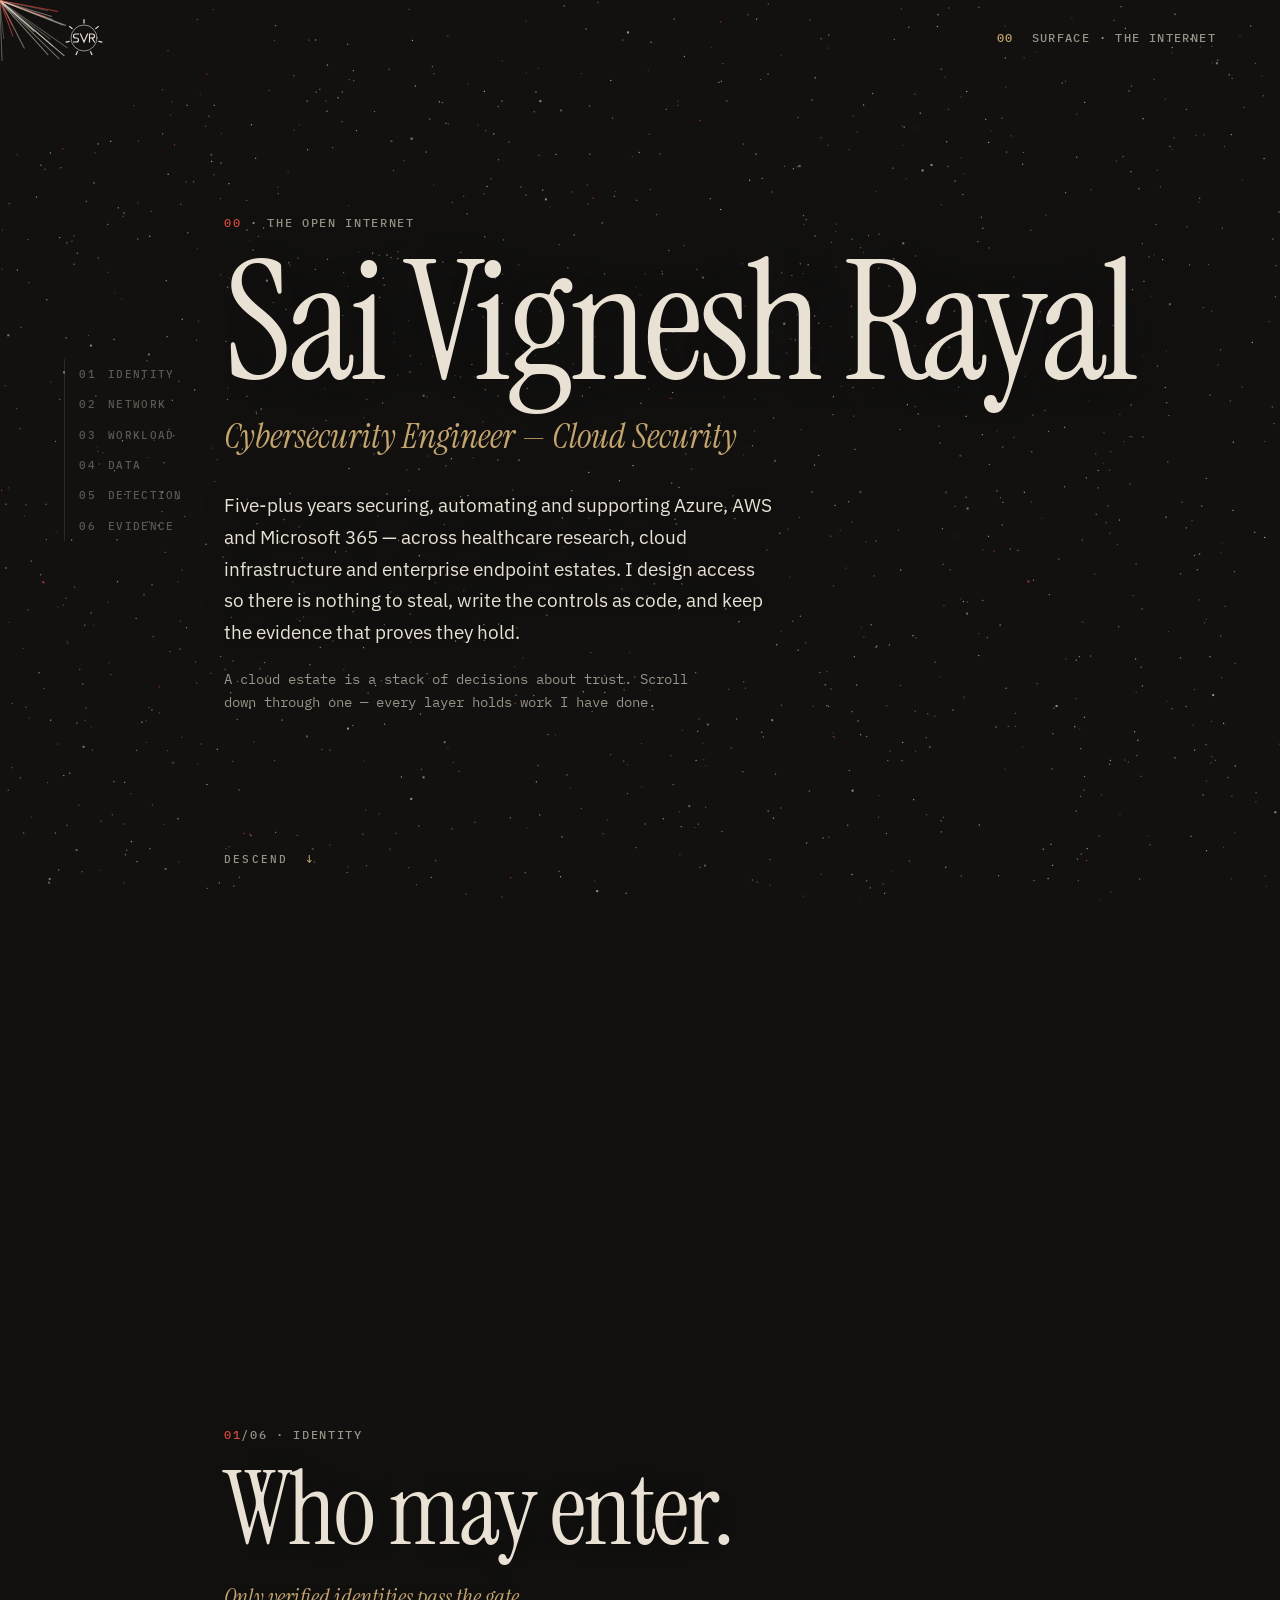
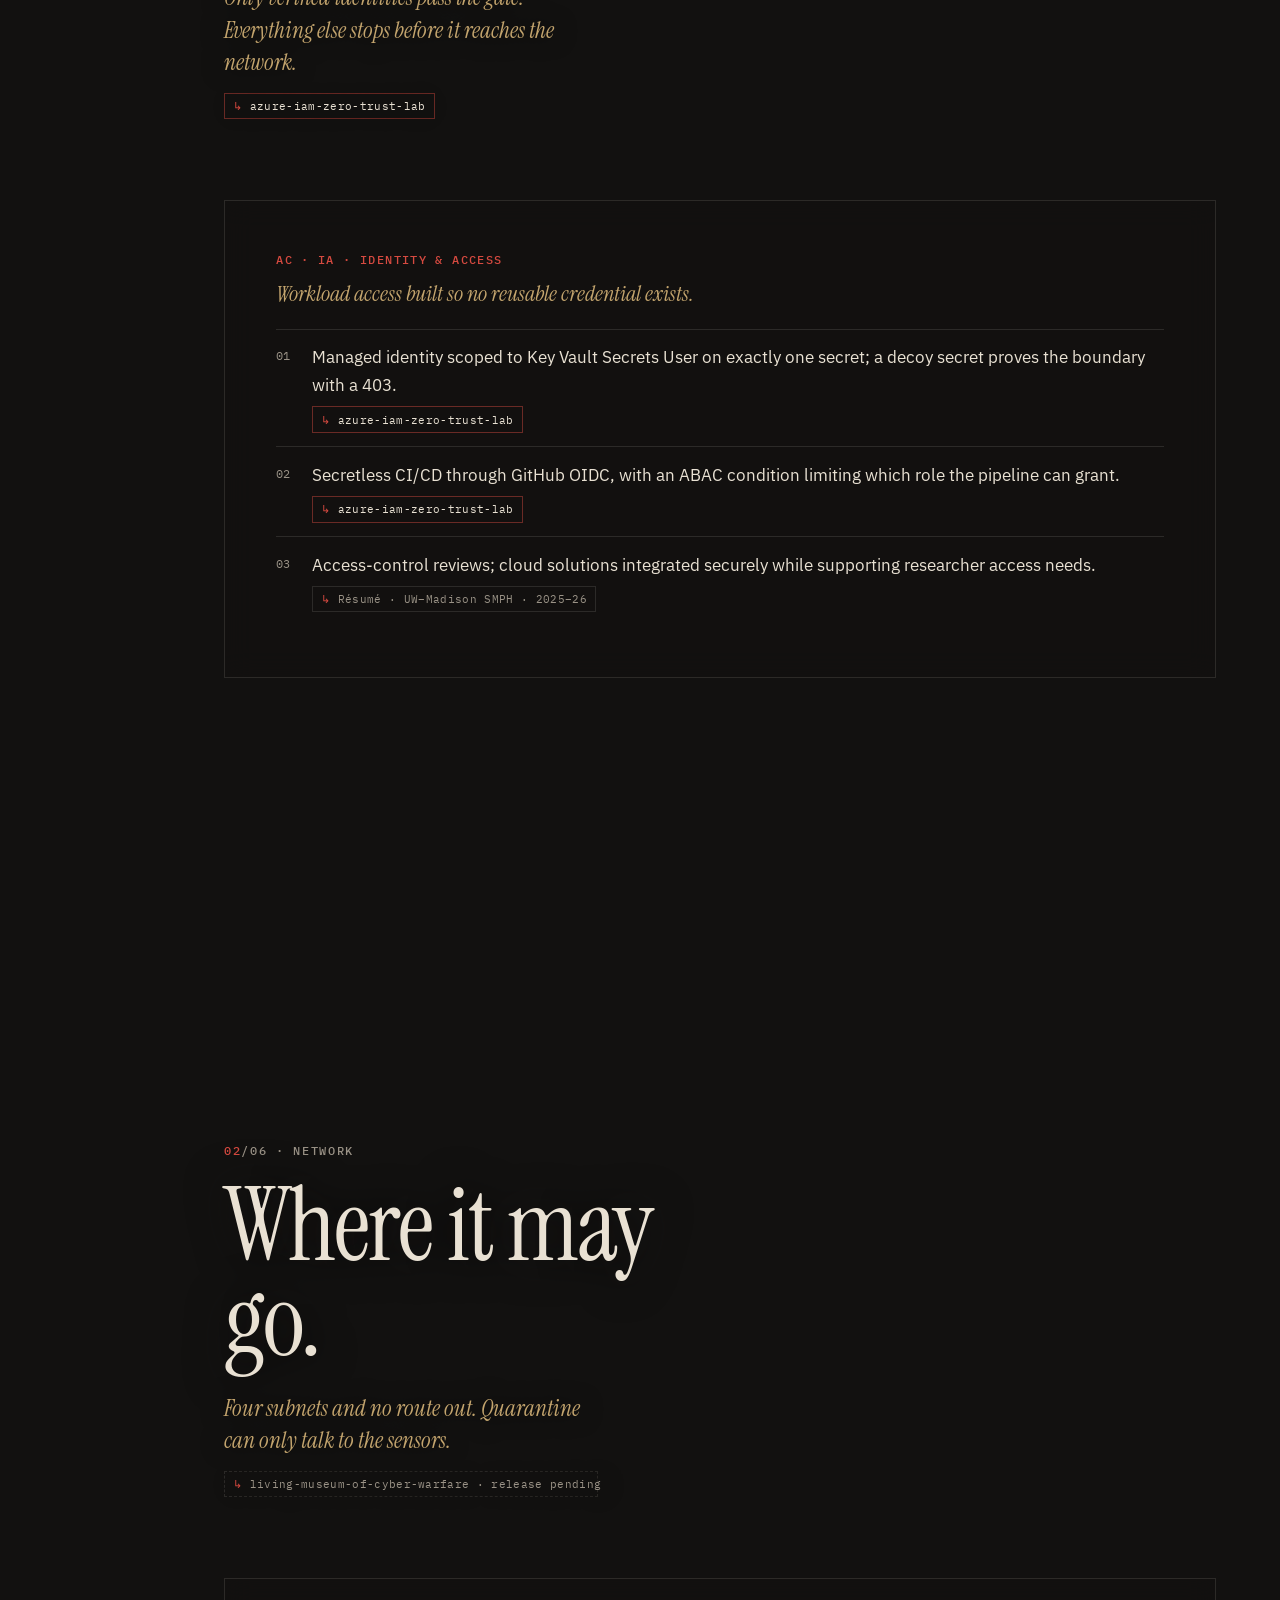
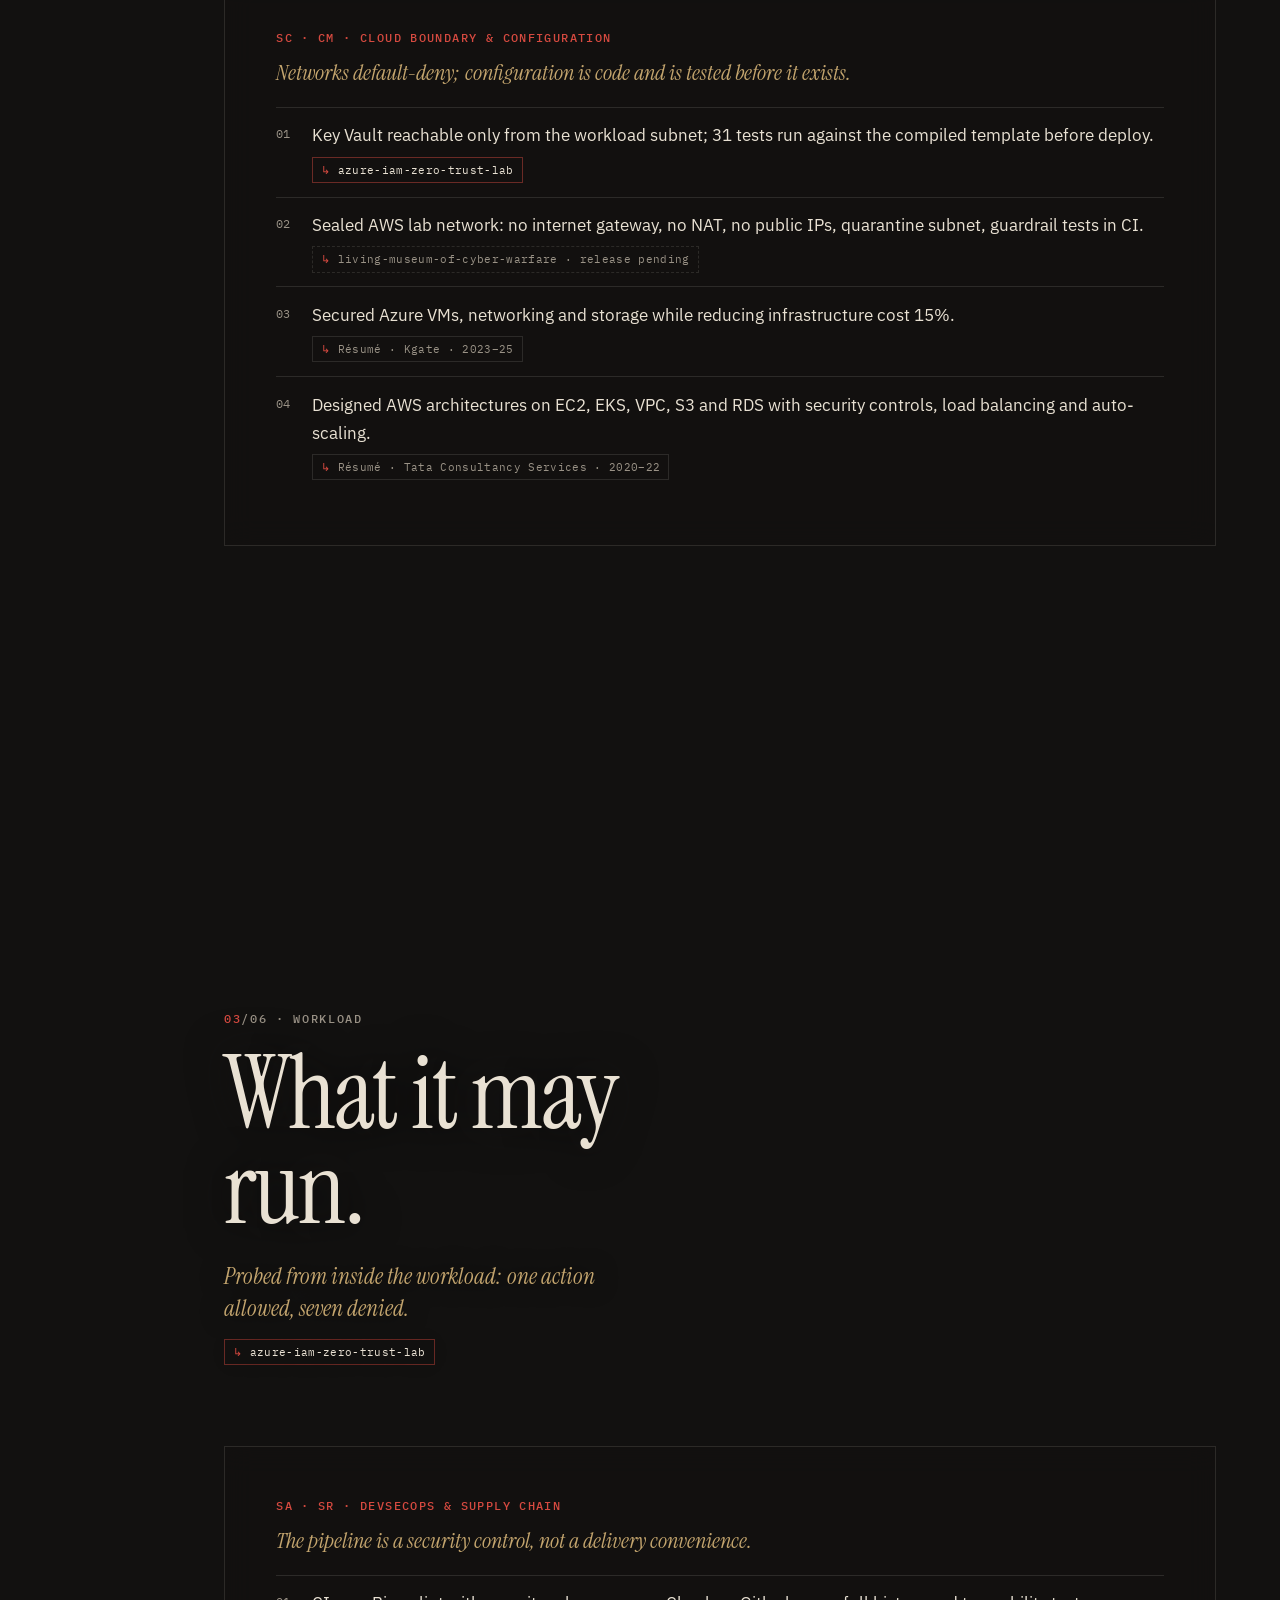
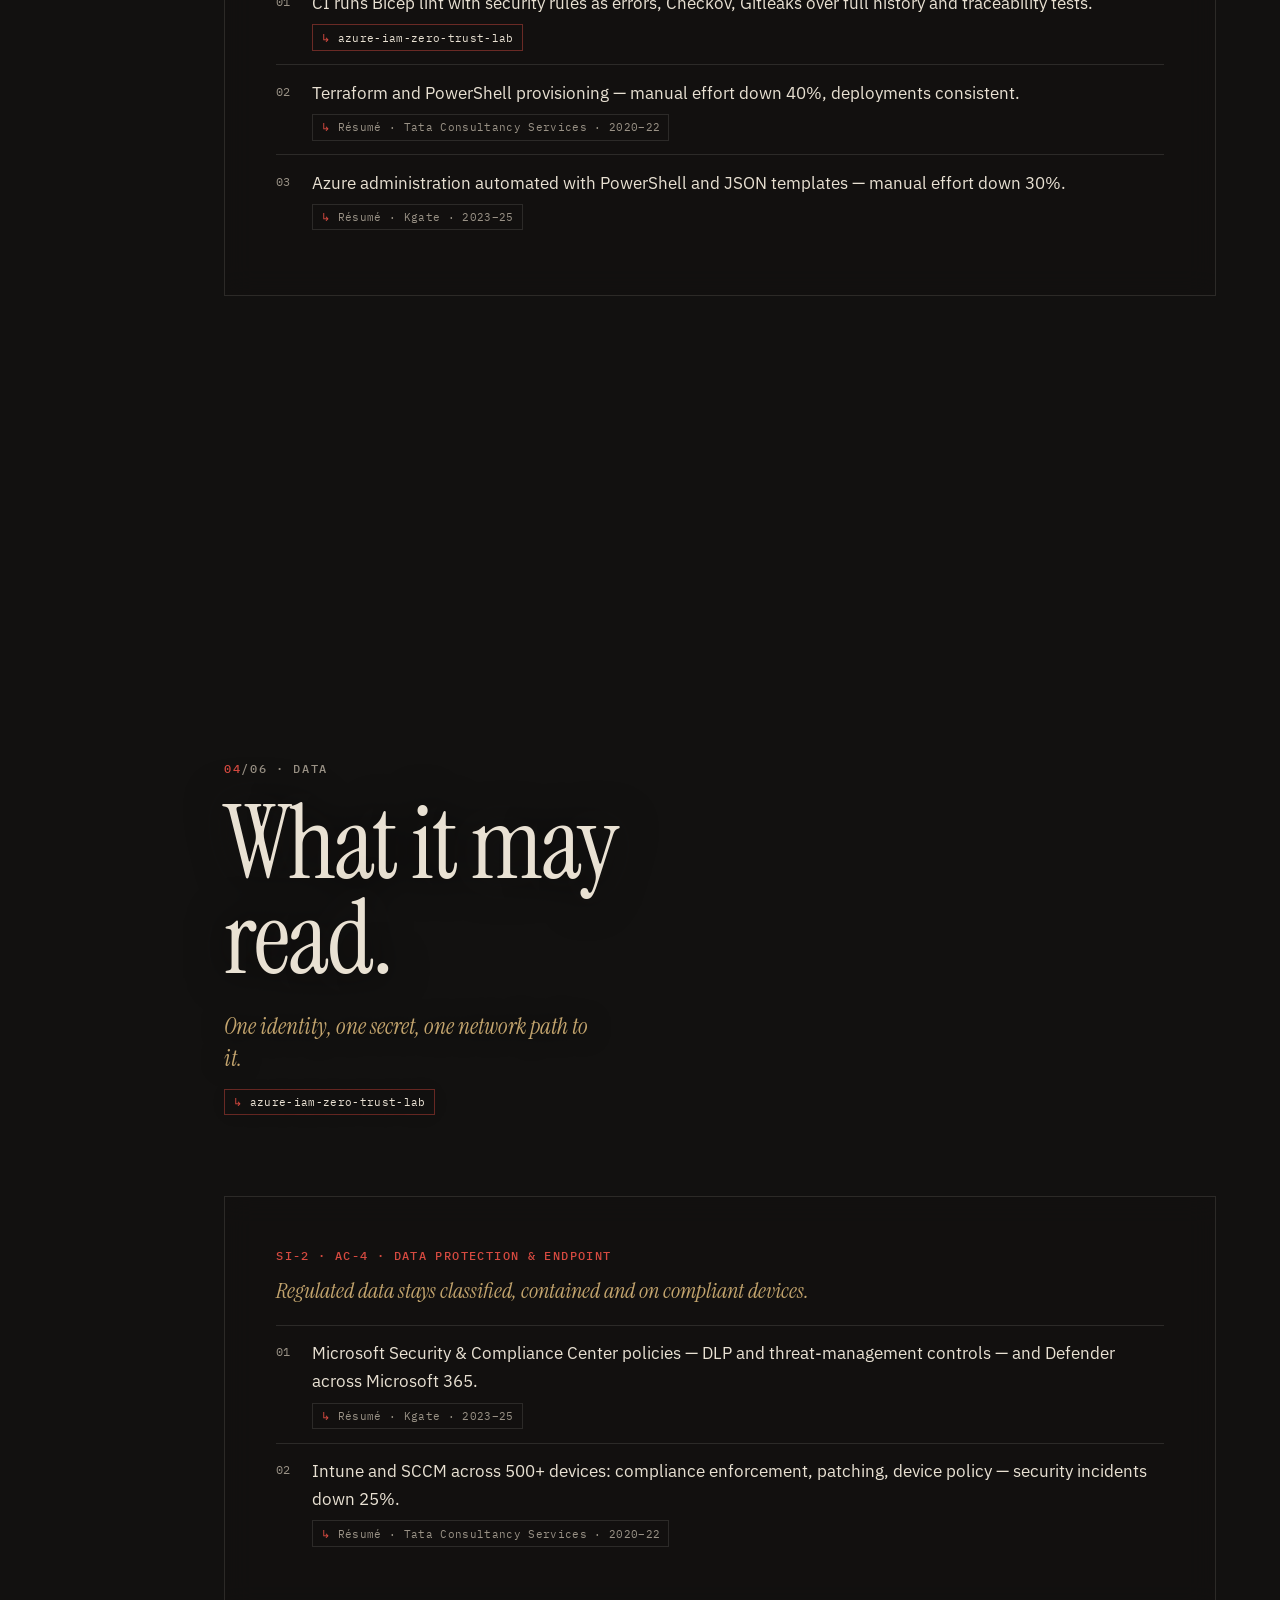
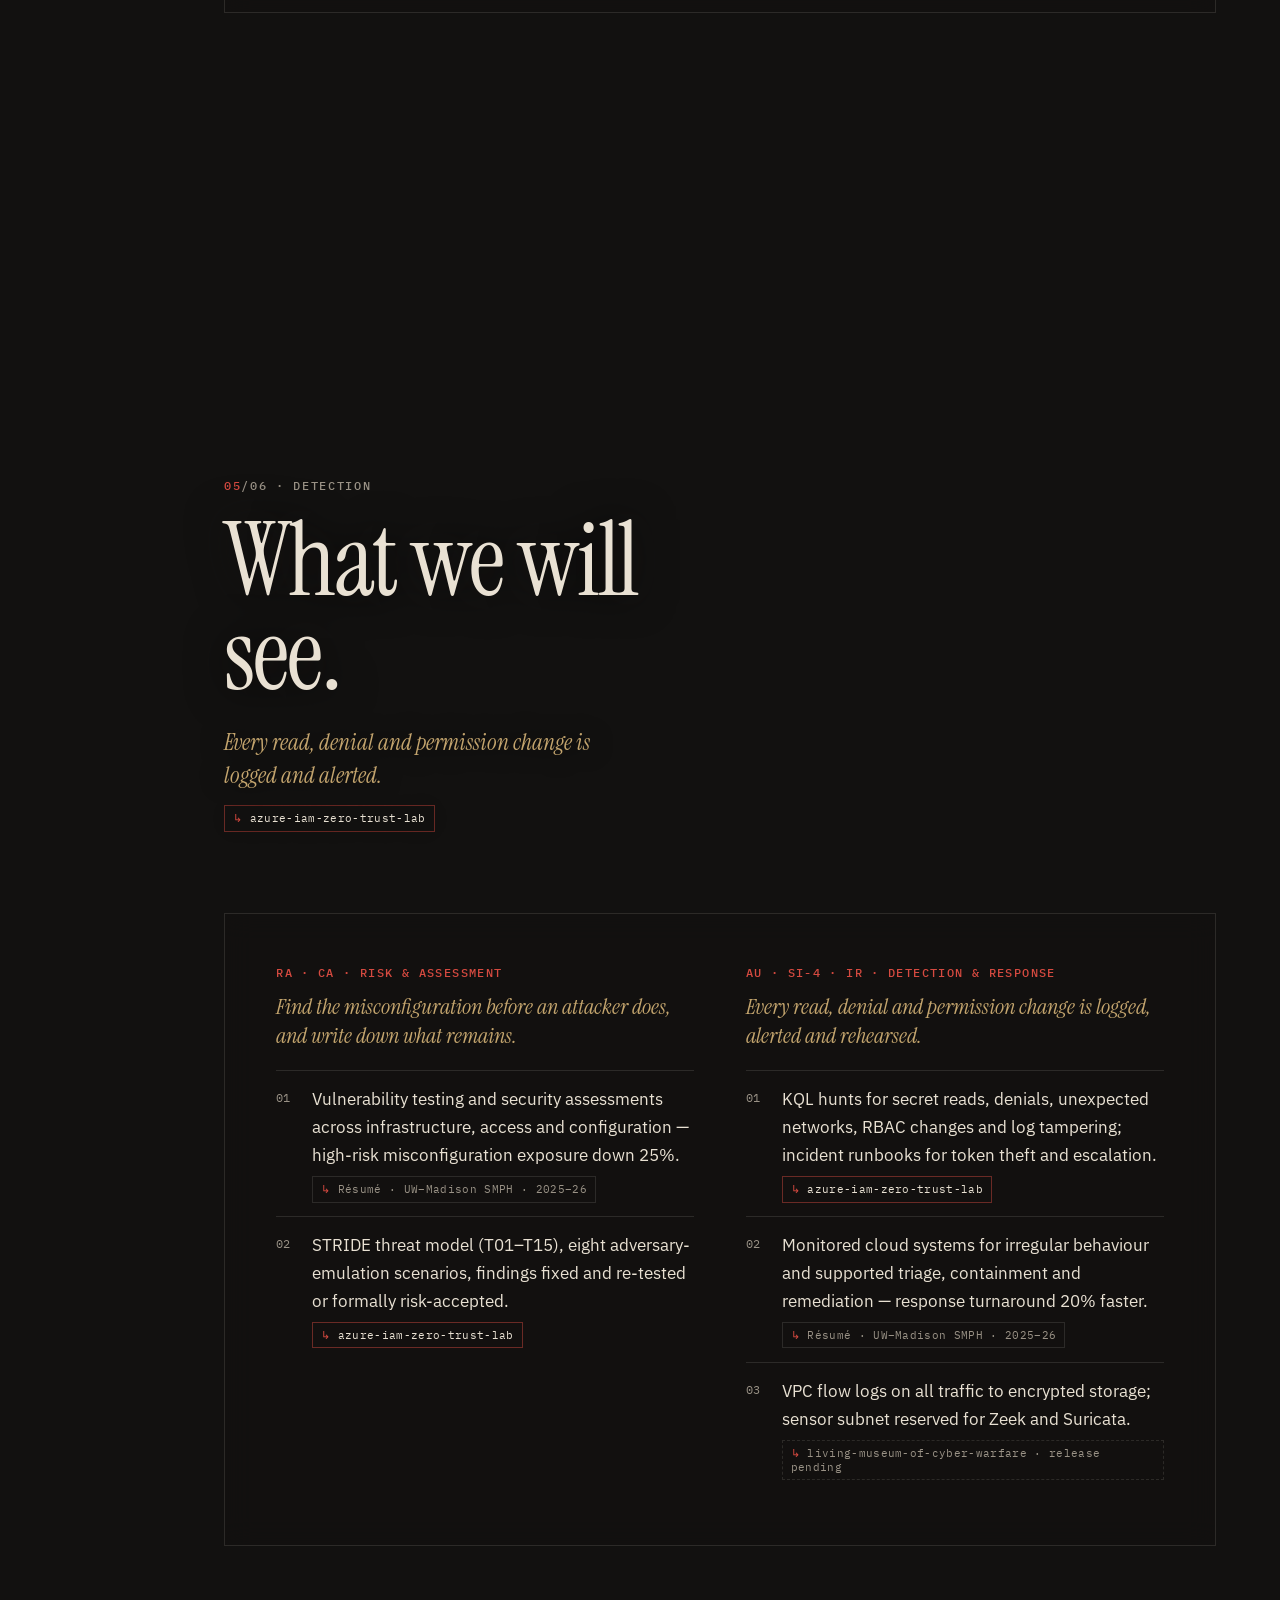
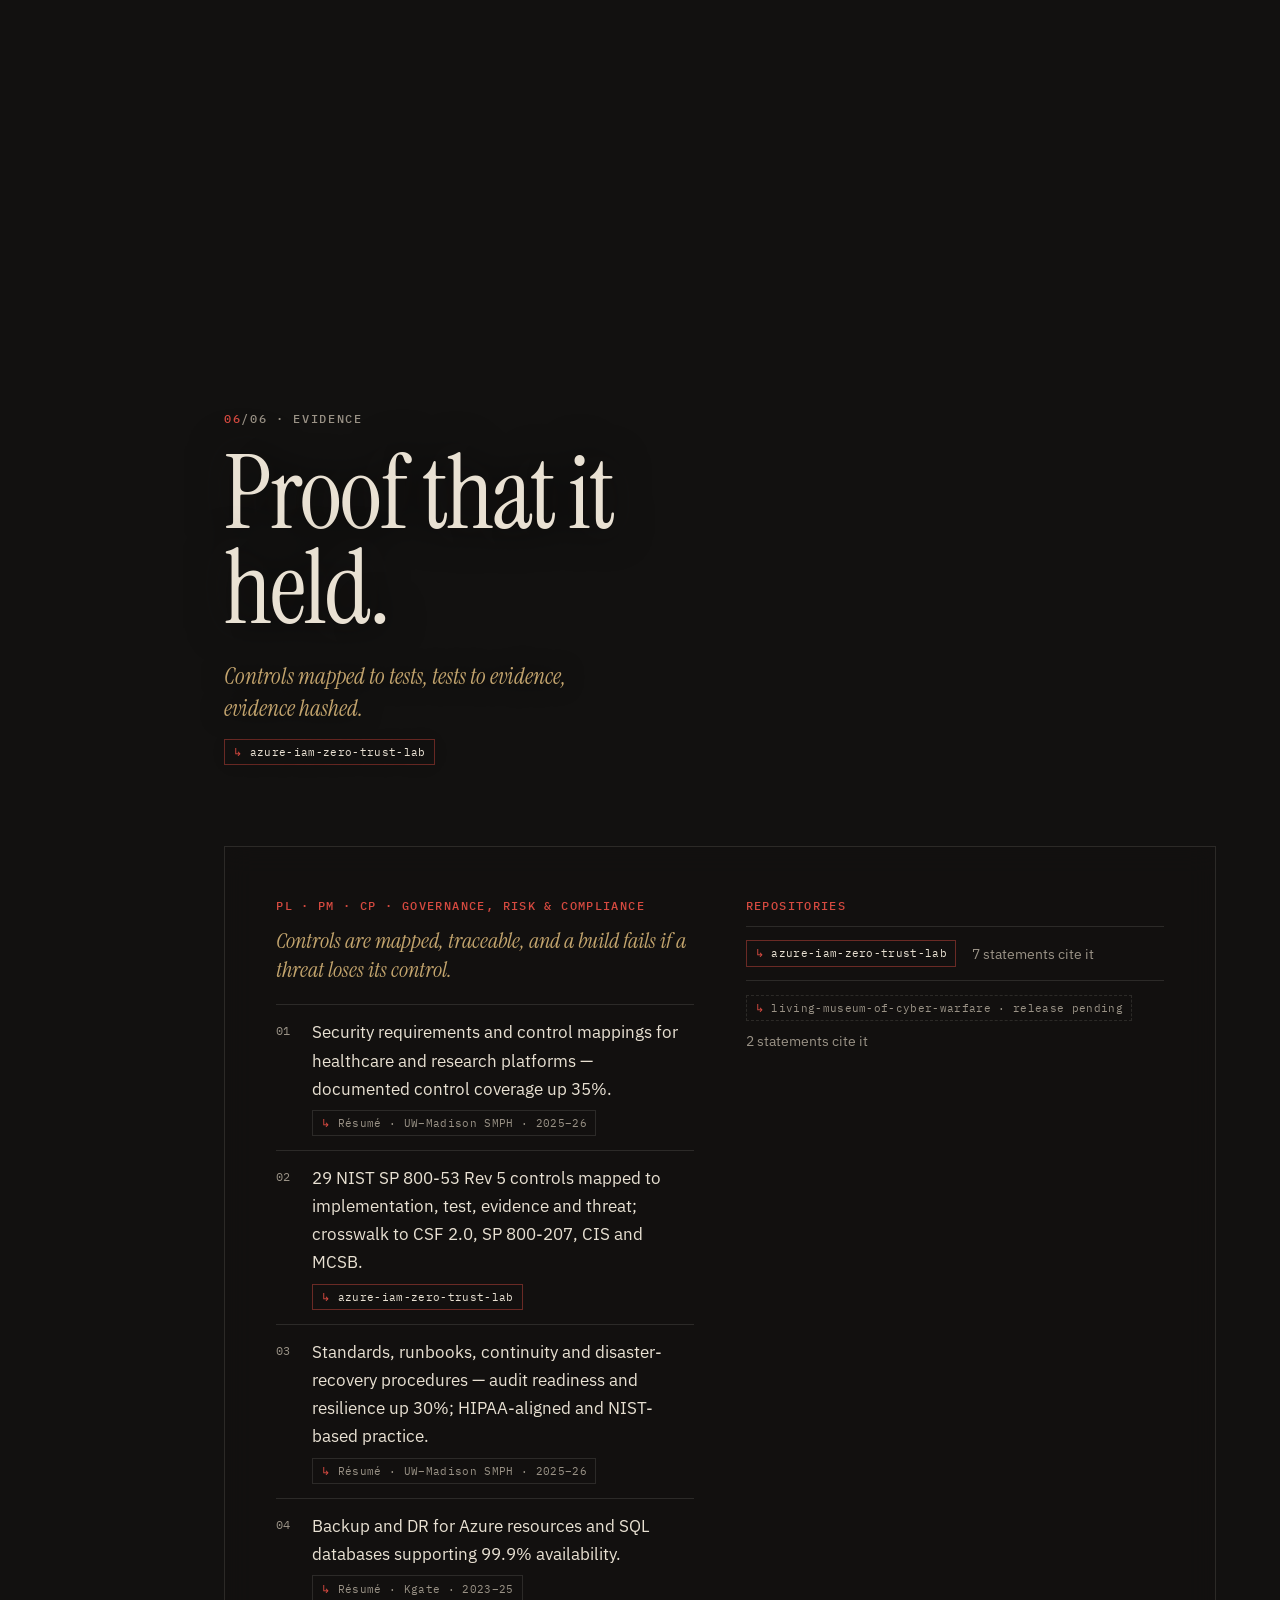
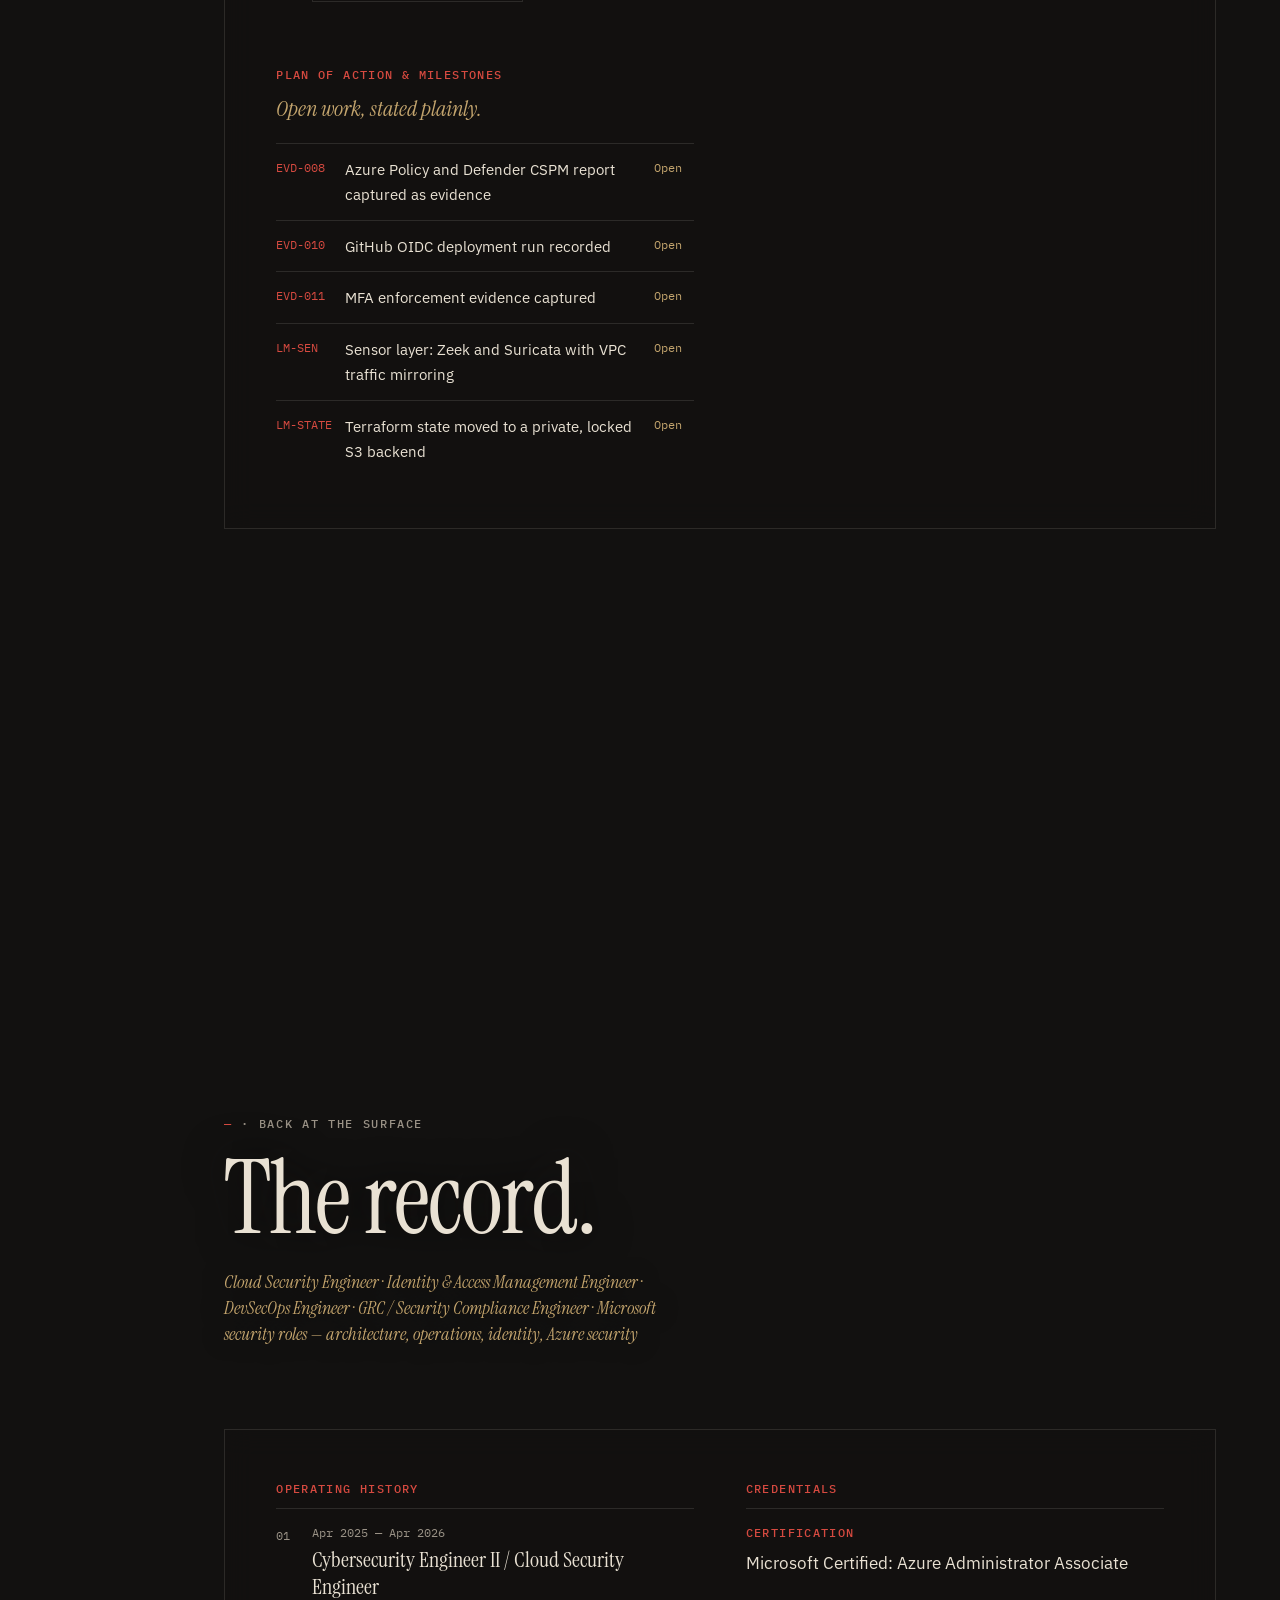
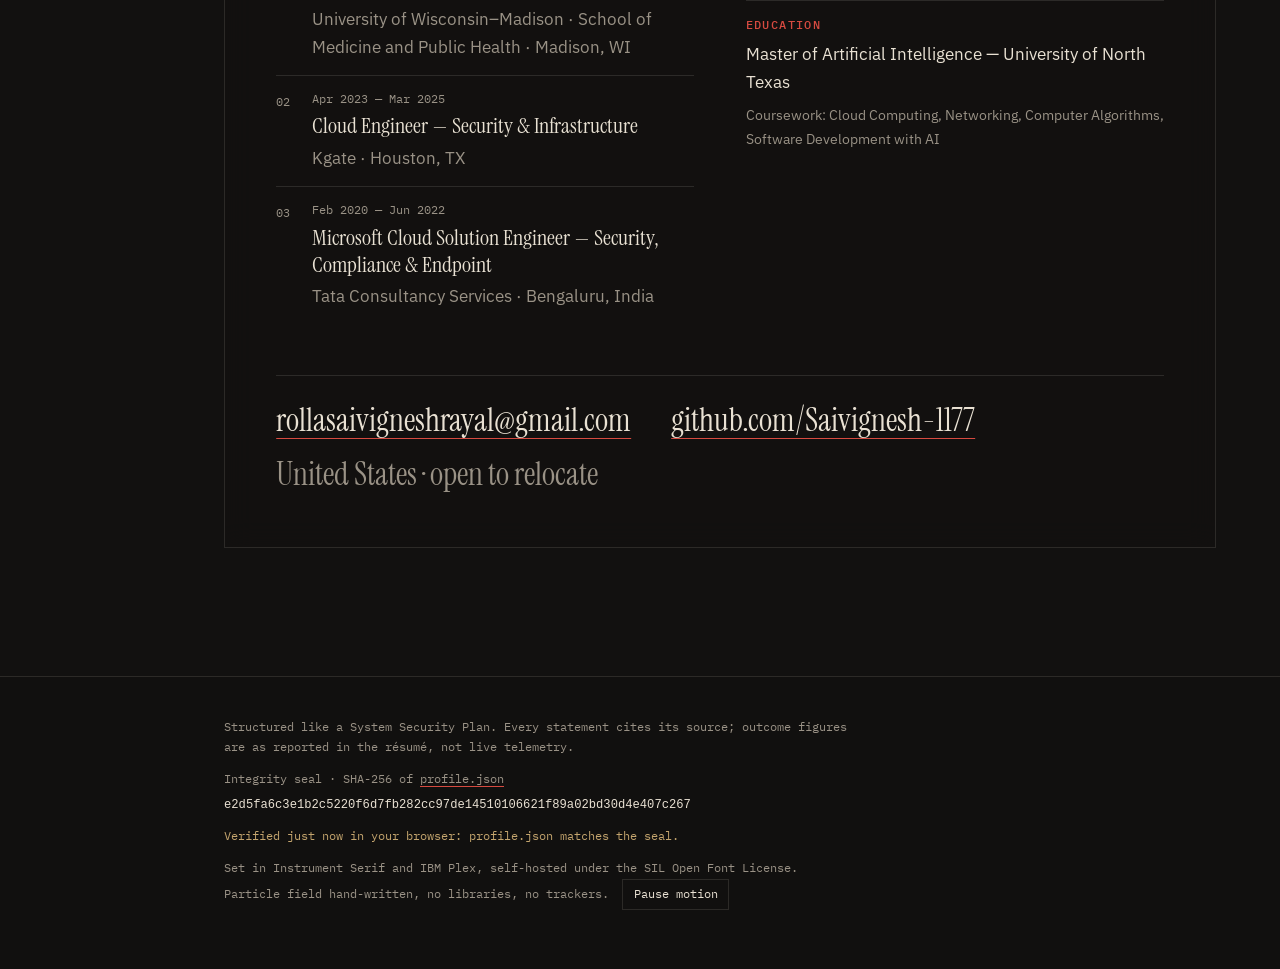
==== commit 0957c853: "Rebuild portfolio as a cinematic descent through a cloud estate Hand-written particle field re-forms" ====
--- a/index.html
+++ b/index.html
@@ -5,82 +5,107 @@
 <meta name="viewport" content="width=device-width, initial-scale=1">
 <meta http-equiv="Content-Security-Policy" content="default-src 'none'; style-src 'self'; script-src 'self'; font-src 'self'; img-src 'self'; connect-src 'self'; base-uri 'none'; form-action 'none'">
 <meta name="referrer" content="no-referrer">
-<title>Sai Vignesh Rayal — Authorization Package SVR-01</title>
-<meta name="description" content="Cybersecurity Engineer — Cloud Security. Five-plus years securing, automating and supporting Azure, AWS and Microsoft 365 — across healthcare research, cloud infrastructure and enterprise endpoint estates. I design access so there is nothing to steal, write the controls as code, and keep the evidence that proves they hold.">
+<title>Sai Vignesh Rayal — Cybersecurity Engineer — Cloud Security</title>
+<meta name="description" content="Five-plus years securing, automating and supporting Azure, AWS and Microsoft 365 — across healthcare research, cloud infrastructure and enterprise endpoint estates. I design access so there is nothing to steal, write the controls as code, and keep the evidence that proves they hold.">
 <link rel="icon" href="assets/favicon.svg" type="image/svg+xml">
 <link rel="preload" href="assets/fonts/instrument-serif-400-normal.woff2" as="font" type="font/woff2" crossorigin>
 <link rel="stylesheet" href="styles.css">
 <script src="app.js" defer></script>
 </head>
 <body>
-<a class="skip" href="#main">Skip to content</a>
+<a class="skip" href="#identity">Skip to content</a>
+<canvas id="field" aria-hidden="true"></canvas>
+
 <header class="masthead">
-  <a class="mark" href="#top" aria-label="Top"><svg xmlns="http://www.w3.org/2000/svg" viewBox="0 0 40 40" fill="none" stroke="currentColor" stroke-linecap="square" role="img" aria-label="SVR seal"><circle cx="20" cy="20" r="13" stroke-width=".6"/><path d="M20.00 4.80L20.00 1.80M31.88 10.52L34.23 8.65M34.82 23.38L37.74 24.05M26.60 33.69L27.90 36.40M13.40 33.69L12.10 36.40M5.18 23.38L2.26 24.05M8.12 10.52L5.77 8.65" stroke-width="1.2"/><path d="M14.5 16H11.5A2 2 0 0 0 11.5 20H12.5A2 2 0 0 1 12.5 24H9.5M16.5 16L20 24L23.5 16M25.5 24V16H28.5A2 2 0 0 1 28.5 20H25.5M28 20L30.5 24" stroke-width="1.15"/></svg></a>
-  <dl class="control-block">
-    <div><dt>Package</dt><dd>SVR-01</dd></div>
-    <div><dt>Revision</dt><dd>1.0</dd></div>
-    <div><dt>Dated</dt><dd><time datetime="2026-10-28">2026-10-28</time></dd></div>
-    <div><dt>Statements</dt><dd>21 · all sourced</dd></div>
-  </dl>
+  <a class="mark" href="#top" aria-label="Back to the surface"><svg xmlns="http://www.w3.org/2000/svg" viewBox="0 0 40 40" fill="none" stroke="currentColor" stroke-linecap="square" role="img" aria-label="SVR seal"><circle cx="20" cy="20" r="13" stroke-width=".6"/><path d="M20.00 4.80L20.00 1.80M31.88 10.52L34.23 8.65M34.82 23.38L37.74 24.05M26.60 33.69L27.90 36.40M13.40 33.69L12.10 36.40M5.18 23.38L2.26 24.05M8.12 10.52L5.77 8.65" stroke-width="1.2"/><path d="M14.5 16H11.5A2 2 0 0 0 11.5 20H12.5A2 2 0 0 1 12.5 24H9.5M16.5 16L20 24L23.5 16M25.5 24V16H28.5A2 2 0 0 1 28.5 20H25.5M28 20L30.5 24" stroke-width="1.15"/></svg></a>
+  <p class="altimeter" aria-hidden="true"><span id="alt-depth">00</span> <span id="alt-name">Surface · the internet</span></p>
 </header>
 
-<main id="main">
-<section class="hero" id="top">
-  <p class="eyebrow">§1 · System identification</p>
-  <h1>Sai Vignesh Rayal</h1>
-  <p class="role">Cybersecurity Engineer — Cloud Security</p>
-  <p class="summary">Five-plus years securing, automating and supporting Azure, AWS and Microsoft 365 — across healthcare research, cloud infrastructure and enterprise endpoint estates. I design access so there is nothing to steal, write the controls as code, and keep the evidence that proves they hold.</p>
-  <p class="note">Structured like a System Security Plan. Every statement cites its source; outcome figures are as reported in the résumé, not live telemetry.</p>
-</section>
+<nav class="gauge" aria-label="Layers"><ol><li data-for="identity"><span>01</span>Identity</li><li data-for="network"><span>02</span>Network</li><li data-for="workload"><span>03</span>Workload</li><li data-for="data"><span>04</span>Data</li><li data-for="detection"><span>05</span>Detection</li><li data-for="evidence"><span>06</span>Evidence</li></ol></nav>
 
-<section class="scope" aria-labelledby="scope-h">
-  <h2 id="scope-h"><span>§2</span> Roles in scope</h2>
-  <ul class="roles"><li>Cloud Security Engineer</li><li>Identity &amp; Access Management Engineer</li><li>DevSecOps Engineer</li><li>GRC / Security Compliance Engineer</li><li>Microsoft security roles — architecture, operations, identity, Azure security</li></ul>
-</section>
-
-<section class="implementation" aria-labelledby="impl-h">
-  <h2 id="impl-h"><span>§3</span> Control implementation</h2>
-  <div class="split">
-    <nav class="rail" aria-label="Control families"><ol><li><a href="#c1"><span>AC · IA</span>Identity &amp; Access</a></li><li><a href="#c2"><span>SC · CM</span>Cloud Boundary &amp; Configuration</a></li><li><a href="#c3"><span>RA · CA</span>Risk &amp; Assessment</a></li><li><a href="#c4"><span>AU · SI-4 · IR</span>Detection &amp; Response</a></li><li><a href="#c5"><span>SA · SR</span>DevSecOps &amp; Supply Chain</a></li><li><a href="#c6"><span>SI-2 · AC-4</span>Data Protection &amp; Endpoint</a></li><li><a href="#c7"><span>PL · PM · CP</span>Governance, Risk &amp; Compliance</a></li></ol></nav>
-    <div class="controls"><article class="control" id="c1"><header><p class="fam">§3.1 · AC · IA</p><h3>Identity &amp; Access</h3><p class="stmt">Workload access built so no reusable credential exists.</p></header><ol><li><p>Managed identity scoped to Key Vault Secrets User on exactly one secret; a decoy secret proves the boundary with a 403.</p><a class="src src-repo" href="https://github.com/Saivignesh-1177/azure-iam-zero-trust-lab">azure-iam-zero-trust-lab</a></li><li><p>Secretless CI/CD through GitHub OIDC, with an ABAC condition limiting which role the pipeline can grant.</p><a class="src src-repo" href="https://github.com/Saivignesh-1177/azure-iam-zero-trust-lab">azure-iam-zero-trust-lab</a></li><li><p>Access-control reviews; cloud solutions integrated securely while supporting researcher access needs.</p><span class="src">Résumé · UW–Madison SMPH · 2025–26</span></li></ol></article><article class="control" id="c2"><header><p class="fam">§3.2 · SC · CM</p><h3>Cloud Boundary &amp; Configuration</h3><p class="stmt">Networks default-deny; configuration is code and is tested before it exists.</p></header><ol><li><p>Key Vault reachable only from the workload subnet; 31 tests run against the compiled template before deploy.</p><a class="src src-repo" href="https://github.com/Saivignesh-1177/azure-iam-zero-trust-lab">azure-iam-zero-trust-lab</a></li><li><p>Sealed AWS lab network: no internet gateway, no NAT, no public IPs, quarantine subnet, guardrail tests in CI.</p><span class="src src-pending" title="Repository not yet public">living-museum-of-cyber-warfare · release pending</span></li><li><p>Secured Azure VMs, networking and storage while reducing infrastructure cost 15%.</p><span class="src">Résumé · Kgate · 2023–25</span></li><li><p>Designed AWS architectures on EC2, EKS, VPC, S3 and RDS with security controls, load balancing and auto-scaling.</p><span class="src">Résumé · Tata Consultancy Services · 2020–22</span></li></ol></article><article class="control" id="c3"><header><p class="fam">§3.3 · RA · CA</p><h3>Risk &amp; Assessment</h3><p class="stmt">Find the misconfiguration before an attacker does, and write down what remains.</p></header><ol><li><p>Vulnerability testing and security assessments across infrastructure, access and configuration — high-risk misconfiguration exposure down 25%.</p><span class="src">Résumé · UW–Madison SMPH · 2025–26</span></li><li><p>STRIDE threat model (T01–T15), eight adversary-emulation scenarios, findings fixed and re-tested or formally risk-accepted.</p><a class="src src-repo" href="https://github.com/Saivignesh-1177/azure-iam-zero-trust-lab">azure-iam-zero-trust-lab</a></li></ol></article><article class="control" id="c4"><header><p class="fam">§3.4 · AU · SI-4 · IR</p><h3>Detection &amp; Response</h3><p class="stmt">Every read, denial and permission change is logged, alerted and rehearsed.</p></header><ol><li><p>KQL hunts for secret reads, denials, unexpected networks, RBAC changes and log tampering; incident runbooks for token theft and escalation.</p><a class="src src-repo" href="https://github.com/Saivignesh-1177/azure-iam-zero-trust-lab">azure-iam-zero-trust-lab</a></li><li><p>Monitored cloud systems for irregular behaviour and supported triage, containment and remediation — response turnaround 20% faster.</p><span class="src">Résumé · UW–Madison SMPH · 2025–26</span></li><li><p>VPC flow logs on all traffic to encrypted storage; sensor subnet reserved for Zeek and Suricata.</p><span class="src src-pending" title="Repository not yet public">living-museum-of-cyber-warfare · release pending</span></li></ol></article><article class="control" id="c5"><header><p class="fam">§3.5 · SA · SR</p><h3>DevSecOps &amp; Supply Chain</h3><p class="stmt">The pipeline is a security control, not a delivery convenience.</p></header><ol><li><p>CI runs Bicep lint with security rules as errors, Checkov, Gitleaks over full history and traceability tests.</p><a class="src src-repo" href="https://github.com/Saivignesh-1177/azure-iam-zero-trust-lab">azure-iam-zero-trust-lab</a></li><li><p>Terraform and PowerShell provisioning — manual effort down 40%, deployments consistent.</p><span class="src">Résumé · Tata Consultancy Services · 2020–22</span></li><li><p>Azure administration automated with PowerShell and JSON templates — manual effort down 30%.</p><span class="src">Résumé · Kgate · 2023–25</span></li></ol></article><article class="control" id="c6"><header><p class="fam">§3.6 · SI-2 · AC-4</p><h3>Data Protection &amp; Endpoint</h3><p class="stmt">Regulated data stays classified, contained and on compliant devices.</p></header><ol><li><p>Microsoft Security &amp; Compliance Center policies — DLP and threat-management controls — and Defender across Microsoft 365.</p><span class="src">Résumé · Kgate · 2023–25</span></li><li><p>Intune and SCCM across 500+ devices: compliance enforcement, patching, device policy — security incidents down 25%.</p><span class="src">Résumé · Tata Consultancy Services · 2020–22</span></li></ol></article><article class="control" id="c7"><header><p class="fam">§3.7 · PL · PM · CP</p><h3>Governance, Risk &amp; Compliance</h3><p class="stmt">Controls are mapped, traceable, and a build fails if a threat loses its control.</p></header><ol><li><p>Security requirements and control mappings for healthcare and research platforms — documented control coverage up 35%.</p><span class="src">Résumé · UW–Madison SMPH · 2025–26</span></li><li><p>29 NIST SP 800-53 Rev 5 controls mapped to implementation, test, evidence and threat; crosswalk to CSF 2.0, SP 800-207, CIS and MCSB.</p><a class="src src-repo" href="https://github.com/Saivignesh-1177/azure-iam-zero-trust-lab">azure-iam-zero-trust-lab</a></li><li><p>Standards, runbooks, continuity and disaster-recovery procedures — audit readiness and resilience up 30%; HIPAA-aligned and NIST-based practice.</p><span class="src">Résumé · UW–Madison SMPH · 2025–26</span></li><li><p>Backup and DR for Azure resources and SQL databases supporting 99.9% availability.</p><span class="src">Résumé · Kgate · 2023–25</span></li></ol></article></div>
+<main>
+<section class="layer hero" id="top" data-scene="internet" data-depth="00" data-title="Surface · the internet">
+  <div class="stage">
+    <p class="depth"><span>00</span> · The open internet</p>
+    <h1>Sai Vignesh Rayal</h1>
+    <p class="role">Cybersecurity Engineer — Cloud Security</p>
+    <p class="summary">Five-plus years securing, automating and supporting Azure, AWS and Microsoft 365 — across healthcare research, cloud infrastructure and enterprise endpoint estates. I design access so there is nothing to steal, write the controls as code, and keep the evidence that proves they hold.</p>
+    <p class="descend">A cloud estate is a stack of decisions about trust. Scroll down through one — every layer holds work I have done.</p>
+    <p class="cue" aria-hidden="true">Descend <span>↓</span></p>
   </div>
 </section>
 
-<section aria-labelledby="ev-h">
-  <h2 id="ev-h"><span>§4</span> Evidence</h2>
-  <ul class="evidence"><li><h3><a class="src src-repo" href="https://github.com/Saivignesh-1177/azure-iam-zero-trust-lab">azure-iam-zero-trust-lab</a></h3><p>7 control statements cite this repository.</p></li><li><h3><span class="src src-pending" title="Repository not yet public">living-museum-of-cyber-warfare · release pending</span></h3><p>2 control statements cite this repository.</p></li></ul>
+<section class="layer" id="identity" data-scene="identity" data-depth="01" data-title="Identity" aria-labelledby="identity-h">
+  <div class="stage">
+    <p class="depth"><span>01</span>/06 · Identity</p>
+    <h2 id="identity-h">Who may enter.</h2>
+    <p class="scene-cap">Only verified identities pass the gate. Everything else stops before it reaches the network. <a class="src src-repo" href="https://github.com/Saivignesh-1177/azure-iam-zero-trust-lab">azure-iam-zero-trust-lab</a></p>
+  </div>
+  <div class="work"><div class="family"><p class="fam">AC · IA · Identity &amp; Access</p><p class="stmt">Workload access built so no reusable credential exists.</p><ol><li><p>Managed identity scoped to Key Vault Secrets User on exactly one secret; a decoy secret proves the boundary with a 403.</p><a class="src src-repo" href="https://github.com/Saivignesh-1177/azure-iam-zero-trust-lab">azure-iam-zero-trust-lab</a></li><li><p>Secretless CI/CD through GitHub OIDC, with an ABAC condition limiting which role the pipeline can grant.</p><a class="src src-repo" href="https://github.com/Saivignesh-1177/azure-iam-zero-trust-lab">azure-iam-zero-trust-lab</a></li><li><p>Access-control reviews; cloud solutions integrated securely while supporting researcher access needs.</p><span class="src">Résumé · UW–Madison SMPH · 2025–26</span></li></ol></div></div>
 </section>
-
-<section aria-labelledby="hist-h">
-  <h2 id="hist-h"><span>§5</span> Operating history</h2>
-  <ol class="history"><li><p class="when">Apr 2025 — Apr 2026</p><div><h3>Cybersecurity Engineer II / Cloud Security Engineer</h3><p>University of Wisconsin–Madison · School of Medicine and Public Health · Madison, WI</p></div></li><li><p class="when">Apr 2023 — Mar 2025</p><div><h3>Cloud Engineer — Security &amp; Infrastructure</h3><p>Kgate · Houston, TX</p></div></li><li><p class="when">Feb 2020 — Jun 2022</p><div><h3>Microsoft Cloud Solution Engineer — Security, Compliance &amp; Endpoint</h3><p>Tata Consultancy Services · Bengaluru, India</p></div></li></ol>
+<section class="layer" id="network" data-scene="network" data-depth="02" data-title="Network" aria-labelledby="network-h">
+  <div class="stage">
+    <p class="depth"><span>02</span>/06 · Network</p>
+    <h2 id="network-h">Where it may go.</h2>
+    <p class="scene-cap">Four subnets and no route out. Quarantine can only talk to the sensors. <span class="src src-pending" title="Repository not yet public">living-museum-of-cyber-warfare · release pending</span></p>
+  </div>
+  <div class="work"><div class="family"><p class="fam">SC · CM · Cloud Boundary &amp; Configuration</p><p class="stmt">Networks default-deny; configuration is code and is tested before it exists.</p><ol><li><p>Key Vault reachable only from the workload subnet; 31 tests run against the compiled template before deploy.</p><a class="src src-repo" href="https://github.com/Saivignesh-1177/azure-iam-zero-trust-lab">azure-iam-zero-trust-lab</a></li><li><p>Sealed AWS lab network: no internet gateway, no NAT, no public IPs, quarantine subnet, guardrail tests in CI.</p><span class="src src-pending" title="Repository not yet public">living-museum-of-cyber-warfare · release pending</span></li><li><p>Secured Azure VMs, networking and storage while reducing infrastructure cost 15%.</p><span class="src">Résumé · Kgate · 2023–25</span></li><li><p>Designed AWS architectures on EC2, EKS, VPC, S3 and RDS with security controls, load balancing and auto-scaling.</p><span class="src">Résumé · Tata Consultancy Services · 2020–22</span></li></ol></div></div>
 </section>
-
-<section aria-labelledby="poam-h">
-  <h2 id="poam-h"><span>§6</span> Plan of action &amp; milestones</h2>
-  <p class="lede">Open work, stated plainly. A package without open items has not been looked at closely.</p>
-  <div class="table"><table>
-    <thead><tr><th scope="col">ID</th><th scope="col">Item</th><th scope="col">Where</th><th scope="col">Status</th></tr></thead>
-    <tbody><tr><td>EVD-008</td><td>Azure Policy and Defender CSPM report captured as evidence</td><td><a class="src src-repo" href="https://github.com/Saivignesh-1177/azure-iam-zero-trust-lab">azure-iam-zero-trust-lab</a></td><td>Open</td></tr><tr><td>EVD-010</td><td>GitHub OIDC deployment run recorded</td><td><a class="src src-repo" href="https://github.com/Saivignesh-1177/azure-iam-zero-trust-lab">azure-iam-zero-trust-lab</a></td><td>Open</td></tr><tr><td>EVD-011</td><td>MFA enforcement evidence captured</td><td><a class="src src-repo" href="https://github.com/Saivignesh-1177/azure-iam-zero-trust-lab">azure-iam-zero-trust-lab</a></td><td>Open</td></tr><tr><td>LM-SEN</td><td>Sensor layer: Zeek and Suricata with VPC traffic mirroring</td><td><span class="src src-pending" title="Repository not yet public">living-museum-of-cyber-warfare · release pending</span></td><td>Open</td></tr><tr><td>LM-STATE</td><td>Terraform state moved to a private, locked S3 backend</td><td><span class="src src-pending" title="Repository not yet public">living-museum-of-cyber-warfare · release pending</span></td><td>Open</td></tr></tbody>
-  </table></div>
+<section class="layer" id="workload" data-scene="workload" data-depth="03" data-title="Workload" aria-labelledby="workload-h">
+  <div class="stage">
+    <p class="depth"><span>03</span>/06 · Workload</p>
+    <h2 id="workload-h">What it may run.</h2>
+    <p class="scene-cap">Probed from inside the workload: one action allowed, seven denied. <a class="src src-repo" href="https://github.com/Saivignesh-1177/azure-iam-zero-trust-lab">azure-iam-zero-trust-lab</a></p>
+  </div>
+  <div class="work"><div class="family"><p class="fam">SA · SR · DevSecOps &amp; Supply Chain</p><p class="stmt">The pipeline is a security control, not a delivery convenience.</p><ol><li><p>CI runs Bicep lint with security rules as errors, Checkov, Gitleaks over full history and traceability tests.</p><a class="src src-repo" href="https://github.com/Saivignesh-1177/azure-iam-zero-trust-lab">azure-iam-zero-trust-lab</a></li><li><p>Terraform and PowerShell provisioning — manual effort down 40%, deployments consistent.</p><span class="src">Résumé · Tata Consultancy Services · 2020–22</span></li><li><p>Azure administration automated with PowerShell and JSON templates — manual effort down 30%.</p><span class="src">Résumé · Kgate · 2023–25</span></li></ol></div></div>
 </section>
-
-<section aria-labelledby="auth-h" class="auth">
-  <h2 id="auth-h"><span>§7</span> Credentials &amp; contact</h2>
-  <ul class="creds"><li><p class="kind">certification</p><p>Microsoft Certified: Azure Administrator Associate</p></li><li><p class="kind">education</p><p>Master of Artificial Intelligence — University of North Texas</p><p class="detail">Coursework: Cloud Computing, Networking, Computer Algorithms, Software Development with AI</p></li></ul>
-  <p class="contact"><a href="mailto:rollasaivigneshrayal@gmail.com">rollasaivigneshrayal@gmail.com</a>
-  <a href="https://github.com/Saivignesh-1177">github.com/Saivignesh-1177</a>
-  <span>United States · open to relocate</span></p>
+<section class="layer" id="data" data-scene="data" data-depth="04" data-title="Data" aria-labelledby="data-h">
+  <div class="stage">
+    <p class="depth"><span>04</span>/06 · Data</p>
+    <h2 id="data-h">What it may read.</h2>
+    <p class="scene-cap">One identity, one secret, one network path to it. <a class="src src-repo" href="https://github.com/Saivignesh-1177/azure-iam-zero-trust-lab">azure-iam-zero-trust-lab</a></p>
+  </div>
+  <div class="work"><div class="family"><p class="fam">SI-2 · AC-4 · Data Protection &amp; Endpoint</p><p class="stmt">Regulated data stays classified, contained and on compliant devices.</p><ol><li><p>Microsoft Security &amp; Compliance Center policies — DLP and threat-management controls — and Defender across Microsoft 365.</p><span class="src">Résumé · Kgate · 2023–25</span></li><li><p>Intune and SCCM across 500+ devices: compliance enforcement, patching, device policy — security incidents down 25%.</p><span class="src">Résumé · Tata Consultancy Services · 2020–22</span></li></ol></div></div>
+</section>
+<section class="layer" id="detection" data-scene="detection" data-depth="05" data-title="Detection" aria-labelledby="detection-h">
+  <div class="stage">
+    <p class="depth"><span>05</span>/06 · Detection</p>
+    <h2 id="detection-h">What we will see.</h2>
+    <p class="scene-cap">Every read, denial and permission change is logged and alerted. <a class="src src-repo" href="https://github.com/Saivignesh-1177/azure-iam-zero-trust-lab">azure-iam-zero-trust-lab</a></p>
+  </div>
+  <div class="work"><div class="family"><p class="fam">RA · CA · Risk &amp; Assessment</p><p class="stmt">Find the misconfiguration before an attacker does, and write down what remains.</p><ol><li><p>Vulnerability testing and security assessments across infrastructure, access and configuration — high-risk misconfiguration exposure down 25%.</p><span class="src">Résumé · UW–Madison SMPH · 2025–26</span></li><li><p>STRIDE threat model (T01–T15), eight adversary-emulation scenarios, findings fixed and re-tested or formally risk-accepted.</p><a class="src src-repo" href="https://github.com/Saivignesh-1177/azure-iam-zero-trust-lab">azure-iam-zero-trust-lab</a></li></ol></div><div class="family"><p class="fam">AU · SI-4 · IR · Detection &amp; Response</p><p class="stmt">Every read, denial and permission change is logged, alerted and rehearsed.</p><ol><li><p>KQL hunts for secret reads, denials, unexpected networks, RBAC changes and log tampering; incident runbooks for token theft and escalation.</p><a class="src src-repo" href="https://github.com/Saivignesh-1177/azure-iam-zero-trust-lab">azure-iam-zero-trust-lab</a></li><li><p>Monitored cloud systems for irregular behaviour and supported triage, containment and remediation — response turnaround 20% faster.</p><span class="src">Résumé · UW–Madison SMPH · 2025–26</span></li><li><p>VPC flow logs on all traffic to encrypted storage; sensor subnet reserved for Zeek and Suricata.</p><span class="src src-pending" title="Repository not yet public">living-museum-of-cyber-warfare · release pending</span></li></ol></div></div>
+</section>
+<section class="layer" id="evidence" data-scene="evidence" data-depth="06" data-title="Evidence" aria-labelledby="evidence-h">
+  <div class="stage">
+    <p class="depth"><span>06</span>/06 · Evidence</p>
+    <h2 id="evidence-h">Proof that it held.</h2>
+    <p class="scene-cap">Controls mapped to tests, tests to evidence, evidence hashed. <a class="src src-repo" href="https://github.com/Saivignesh-1177/azure-iam-zero-trust-lab">azure-iam-zero-trust-lab</a></p>
+  </div>
+  <div class="work"><div class="family"><p class="fam">PL · PM · CP · Governance, Risk &amp; Compliance</p><p class="stmt">Controls are mapped, traceable, and a build fails if a threat loses its control.</p><ol><li><p>Security requirements and control mappings for healthcare and research platforms — documented control coverage up 35%.</p><span class="src">Résumé · UW–Madison SMPH · 2025–26</span></li><li><p>29 NIST SP 800-53 Rev 5 controls mapped to implementation, test, evidence and threat; crosswalk to CSF 2.0, SP 800-207, CIS and MCSB.</p><a class="src src-repo" href="https://github.com/Saivignesh-1177/azure-iam-zero-trust-lab">azure-iam-zero-trust-lab</a></li><li><p>Standards, runbooks, continuity and disaster-recovery procedures — audit readiness and resilience up 30%; HIPAA-aligned and NIST-based practice.</p><span class="src">Résumé · UW–Madison SMPH · 2025–26</span></li><li><p>Backup and DR for Azure resources and SQL databases supporting 99.9% availability.</p><span class="src">Résumé · Kgate · 2023–25</span></li></ol></div><div class="family"><p class="fam">Repositories</p><ul class="repos"><li><a class="src src-repo" href="https://github.com/Saivignesh-1177/azure-iam-zero-trust-lab">azure-iam-zero-trust-lab</a><span>7 statements cite it</span></li><li><span class="src src-pending" title="Repository not yet public">living-museum-of-cyber-warfare · release pending</span><span>2 statements cite it</span></li></ul></div><div class="family"><p class="fam">Plan of action &amp; milestones</p><p class="stmt">Open work, stated plainly.</p><table><tbody><tr><td>EVD-008</td><td>Azure Policy and Defender CSPM report captured as evidence</td><td>Open</td></tr><tr><td>EVD-010</td><td>GitHub OIDC deployment run recorded</td><td>Open</td></tr><tr><td>EVD-011</td><td>MFA enforcement evidence captured</td><td>Open</td></tr><tr><td>LM-SEN</td><td>Sensor layer: Zeek and Suricata with VPC traffic mirroring</td><td>Open</td></tr><tr><td>LM-STATE</td><td>Terraform state moved to a private, locked S3 backend</td><td>Open</td></tr></tbody></table></div></div>
+</section>
+<section class="layer record" id="record" data-scene="surface" data-depth="—" data-title="The record" aria-labelledby="record-h">
+  <div class="stage">
+    <p class="depth"><span>—</span> · Back at the surface</p>
+    <h2 id="record-h">The record.</h2>
+    <p class="scene-cap">Cloud Security Engineer · Identity &amp; Access Management Engineer · DevSecOps Engineer · GRC / Security Compliance Engineer · Microsoft security roles — architecture, operations, identity, Azure security</p>
+  </div>
+  <div class="work">
+    <div class="family"><p class="fam">Operating history</p><ol class="history"><li><p class="when">Apr 2025 — Apr 2026</p><div><h3>Cybersecurity Engineer II / Cloud Security Engineer</h3><p>University of Wisconsin–Madison · School of Medicine and Public Health · Madison, WI</p></div></li><li><p class="when">Apr 2023 — Mar 2025</p><div><h3>Cloud Engineer — Security &amp; Infrastructure</h3><p>Kgate · Houston, TX</p></div></li><li><p class="when">Feb 2020 — Jun 2022</p><div><h3>Microsoft Cloud Solution Engineer — Security, Compliance &amp; Endpoint</h3><p>Tata Consultancy Services · Bengaluru, India</p></div></li></ol></div>
+    <div class="family"><p class="fam">Credentials</p><ul class="creds"><li><p class="fam">certification</p><p>Microsoft Certified: Azure Administrator Associate</p></li><li><p class="fam">education</p><p>Master of Artificial Intelligence — University of North Texas</p><p class="detail">Coursework: Cloud Computing, Networking, Computer Algorithms, Software Development with AI</p></li></ul></div>
+    <div class="family contact">
+      <a href="mailto:rollasaivigneshrayal@gmail.com">rollasaivigneshrayal@gmail.com</a>
+      <a href="https://github.com/Saivignesh-1177">github.com/Saivignesh-1177</a>
+      <span>United States · open to relocate</span>
+    </div>
+  </div>
 </section>
 </main>
 
 <footer class="integrity">
-  <div class="seal-line">
-    <p>Integrity seal · SHA-256 of <a href="profile.json">profile.json</a></p>
-    <code id="seal" data-digest="cfa617070d8380448de38801a656052ea58006f4e2bdd37af3d4e261ded669b0">cfa617070d8380448de38801a656052ea58006f4e2bdd37af3d4e261ded669b0</code>
-    <p id="verify" aria-live="polite">Verification runs in your browser when scripts are enabled.</p>
-  </div>
-  <p class="colophon">Set in Instrument Serif and IBM Plex, self-hosted under the SIL Open Font License. No trackers, no third-party requests. <button type="button" id="print">Print package</button></p>
+  <p>Structured like a System Security Plan. Every statement cites its source; outcome figures are as reported in the résumé, not live telemetry.</p>
+  <p>Integrity seal · SHA-256 of <a href="profile.json">profile.json</a> <code id="seal" data-digest="e2d5fa6c3e1b2c5220f6d7fb282cc97de14510106621f89a02bd30d4e407c267">e2d5fa6c3e1b2c5220f6d7fb282cc97de14510106621f89a02bd30d4e407c267</code></p>
+  <p id="verify" aria-live="polite">Verification runs in your browser when scripts are enabled.</p>
+  <p>Set in Instrument Serif and IBM Plex, self-hosted under the SIL Open Font License. Particle field hand-written, no libraries, no trackers. <button type="button" id="motion">Pause motion</button></p>
 </footer>
 </body>
 </html>
--- a/styles.css
+++ b/styles.css
@@ -7,147 +7,126 @@
 
 :root {
   --ink: #121110;
-  --ink-2: #1A1816;
-  --rule: #2E2A26;
+  --rule: rgba(233, 225, 211, .12);
   --paper: #E9E1D3;
   --muted: #9A9286;
-  --oxblood: #9E2B2B;
-  --brass: #B89B68;
+  --deny: #D64A40;
+  --brass: #C4A56E;
   --serif: "Instrument Serif", "Iowan Old Style", Georgia, serif;
   --sans: "IBM Plex Sans", system-ui, sans-serif;
   --mono: "IBM Plex Mono", ui-monospace, Consolas, monospace;
-  --measure: 68ch;
-  --gutter: clamp(1.25rem, 4vw, 3.5rem);
+  --gutter: clamp(1.25rem, 5vw, 5rem);
 }
 
 *, *::before, *::after { box-sizing: border-box; }
-html { scroll-behavior: smooth; scroll-padding-top: 5rem; }
-body {
-  margin: 0; background: var(--ink); color: var(--paper);
-  font: 400 1.0625rem/1.65 var(--sans);
-  -webkit-font-smoothing: antialiased; text-rendering: optimizeLegibility;
-}
-a { color: inherit; text-decoration-color: var(--oxblood); text-decoration-thickness: 1px; text-underline-offset: .22em; }
+html { scroll-behavior: smooth; background: var(--ink); }
+body { margin: 0; color: var(--paper); font: 400 1.0625rem/1.65 var(--sans); -webkit-font-smoothing: antialiased; }
+a { color: inherit; text-decoration-color: var(--deny); text-decoration-thickness: 1px; text-underline-offset: .22em; }
 a:hover { color: var(--brass); }
 :focus-visible { outline: 1px solid var(--brass); outline-offset: 3px; }
 .skip { position: absolute; left: -999px; }
-.skip:focus { left: var(--gutter); top: 1rem; background: var(--paper); color: var(--ink); padding: .4rem .8rem; z-index: 10; }
+.skip:focus { left: var(--gutter); top: 1rem; background: var(--paper); color: var(--ink); padding: .4rem .8rem; z-index: 20; }
 
-/* Masthead: a document control block, not a nav bar. */
-.masthead {
-  position: sticky; top: 0; z-index: 5;
-  display: flex; align-items: center; justify-content: space-between; gap: 2rem;
-  padding: .9rem var(--gutter); background: color-mix(in srgb, var(--ink) 88%, transparent);
-  backdrop-filter: blur(8px); border-bottom: 1px solid var(--rule);
-}
-.mark { display: block; width: 2.6rem; color: var(--paper); }
+#field { position: fixed; inset: 0; width: 100vw; height: 100vh; z-index: 0; display: block; }
+main, .masthead, .gauge, .integrity { position: relative; z-index: 1; }
+
+/* Instruments */
+.masthead { position: fixed; top: 0; left: 0; right: 0; z-index: 10; display: flex; justify-content: space-between; align-items: center; padding: 1.1rem var(--gutter); pointer-events: none; }
+.masthead > * { pointer-events: auto; }
+.mark { display: block; width: 2.5rem; color: var(--paper); }
 .mark svg { display: block; width: 100%; height: auto; }
 .mark:hover { color: var(--brass); }
-.control-block { display: flex; gap: clamp(1rem, 3vw, 2.5rem); margin: 0; font: 400 .72rem/1.3 var(--mono); letter-spacing: .04em; }
-.control-block dt { color: var(--muted); text-transform: uppercase; }
-.control-block dd { margin: 0; }
+.altimeter { margin: 0; font: 500 .72rem/1 var(--mono); letter-spacing: .12em; text-transform: uppercase; color: var(--muted); }
+.altimeter #alt-depth { color: var(--brass); margin-right: .6rem; }
 
-main { padding: 0 var(--gutter); max-width: 78rem; margin: 0 auto; }
-section { padding: clamp(3.5rem, 9vw, 7rem) 0 0; }
+.gauge { position: fixed; left: var(--gutter); top: 50%; transform: translateY(-50%); z-index: 10; }
+.gauge ol { list-style: none; margin: 0; padding: 0; border-left: 1px solid var(--rule); }
+.gauge li { font: 500 .66rem/1 var(--mono); letter-spacing: .12em; text-transform: uppercase; color: rgba(154, 146, 134, .55); padding: .62rem 0 .62rem .9rem; margin-left: -1px; border-left: 1px solid transparent; transition: color .4s, border-color .4s; }
+.gauge li span { display: inline-block; width: 1.8rem; }
+.gauge li[aria-current="true"] { color: var(--paper); border-left-color: var(--brass); }
+
+/* Layers */
+.layer { position: relative; }
+.stage { min-height: 100vh; min-height: 100svh; display: flex; flex-direction: column; justify-content: flex-end; padding: 7rem var(--gutter) clamp(3rem, 9vh, 6rem) calc(var(--gutter) + 10rem); }
+.depth { font: 500 .74rem/1 var(--mono); letter-spacing: .14em; text-transform: uppercase; color: var(--muted); margin: 0 0 1.4rem; }
+.depth span { color: var(--deny); }
 h1, h2, h3 { font-weight: 400; margin: 0; }
-h2 {
-  font: 400 clamp(1.9rem, 4vw, 2.75rem)/1.1 var(--serif);
-  padding-bottom: 1.1rem; margin-bottom: 2.25rem; border-bottom: 1px solid var(--rule);
-}
-h2 span { font: 500 .8rem/1 var(--mono); color: var(--oxblood); letter-spacing: .08em; vertical-align: .9em; margin-right: .6rem; }
-.lede { color: var(--muted); max-width: var(--measure); margin: -1rem 0 2rem; }
+h2 { font: 400 clamp(3.2rem, 8vw, 7rem)/.92 var(--serif); letter-spacing: -.02em; max-width: 11ch; text-shadow: 0 0 40px var(--ink); }
+.scene-cap { font: italic 400 clamp(1.15rem, 1.8vw, 1.5rem)/1.4 var(--serif); color: var(--brass); max-width: 34ch; margin: 1.5rem 0 0; text-shadow: 0 0 24px var(--ink); }
+.scene-cap .src { display: block; width: fit-content; white-space: nowrap; font-style: normal; margin-top: .9rem; }
 
-/* §1 */
-.hero { padding-top: clamp(4rem, 14vw, 10rem); }
-.eyebrow, .fam { font: 500 .75rem/1 var(--mono); letter-spacing: .1em; text-transform: uppercase; color: var(--oxblood); margin: 0 0 1.5rem; }
-.hero h1 { font: 400 clamp(3.4rem, 11vw, 8.75rem)/.92 var(--serif); letter-spacing: -.015em; }
-.role { font: italic 400 clamp(1.4rem, 3vw, 2rem)/1.2 var(--serif); color: var(--brass); margin: 1.25rem 0 2.5rem; }
-.summary { font-size: clamp(1.1rem, 1.6vw, 1.3rem); max-width: 54ch; margin: 0 0 1.5rem; }
-.note { font: 400 .8rem/1.6 var(--mono); color: var(--muted); max-width: 70ch; border-left: 1px solid var(--oxblood); padding-left: 1rem; margin: 0; }
+.hero .stage { justify-content: center; }
+.hero h1 { font: 400 clamp(4rem, 13vw, 12rem)/.86 var(--serif); letter-spacing: -.025em; text-shadow: 0 0 60px var(--ink); }
+.role { font: italic 400 clamp(1.5rem, 3vw, 2.2rem)/1.2 var(--serif); color: var(--brass); margin: 1.3rem 0 2rem; }
+.summary { font-size: clamp(1.05rem, 1.5vw, 1.25rem); max-width: 50ch; margin: 0 0 1.25rem; text-shadow: 0 0 20px var(--ink); }
+.descend { font: 400 .85rem/1.7 var(--mono); color: var(--muted); max-width: 58ch; margin: 0; }
+.cue { position: absolute; bottom: 2.2rem; left: calc(var(--gutter) + 10rem); margin: 0; font: 500 .7rem/1 var(--mono); letter-spacing: .2em; text-transform: uppercase; color: var(--muted); }
+.cue span { display: inline-block; margin-left: .5rem; color: var(--brass); }
+.live .cue span { animation: fall 2.2s cubic-bezier(.5, 0, .2, 1) infinite; }
+@keyframes fall { 0% { transform: translateY(-4px); opacity: 0; } 40% { opacity: 1; } 100% { transform: translateY(10px); opacity: 0; } }
 
-/* §2 */
-.roles { list-style: none; padding: 0; margin: 0; display: grid; grid-template-columns: repeat(auto-fit, minmax(15rem, 1fr)); border-top: 1px solid var(--rule); }
-.roles li { padding: 1.1rem 1.25rem 1.1rem 0; border-bottom: 1px solid var(--rule); font: 400 1.35rem/1.25 var(--serif); }
+/* The work at each layer, on glass over the live field */
+.work { margin: 0 var(--gutter) 0 calc(var(--gutter) + 10rem); padding: clamp(1.75rem, 4vw, 3.25rem); display: grid; grid-template-columns: repeat(auto-fit, minmax(min(100%, 24rem), 1fr)); gap: clamp(2rem, 4vw, 3.5rem); background: rgba(18, 17, 16, .78); backdrop-filter: blur(14px) saturate(110%); -webkit-backdrop-filter: blur(14px) saturate(110%); border: 1px solid var(--rule); }
+.fam { font: 500 .72rem/1.4 var(--mono); letter-spacing: .12em; text-transform: uppercase; color: var(--deny); margin: 0 0 .7rem; }
+.stmt { font: italic 400 1.4rem/1.3 var(--serif); color: var(--brass); margin: 0 0 1.25rem; }
+.family ol { list-style: none; counter-reset: n; margin: 0; padding: 0; }
+.family ol > li { counter-increment: n; display: grid; grid-template-columns: 2.25rem 1fr; padding: .85rem 0; border-top: 1px solid var(--rule); }
+.family ol > li::before { content: counter(n, decimal-leading-zero); font: 400 .72rem/2.2 var(--mono); color: var(--muted); grid-row: span 2; }
+.family li p { margin: 0 0 .45rem; }
 
-/* §3 */
-.split { display: grid; grid-template-columns: 15rem 1fr; gap: clamp(2rem, 5vw, 5rem); align-items: start; }
-.rail { position: sticky; top: 6rem; }
-.rail ol { list-style: none; margin: 0; padding: 0; border-left: 1px solid var(--rule); }
-.rail a { display: block; padding: .5rem 0 .5rem 1rem; margin-left: -1px; border-left: 1px solid transparent; text-decoration: none; color: var(--muted); font-size: .9rem; line-height: 1.3; }
-.rail a span { display: block; font: 500 .68rem/1.4 var(--mono); letter-spacing: .06em; }
-.rail a:hover, .rail a[aria-current="true"] { color: var(--paper); border-left-color: var(--oxblood); }
-.control { padding-bottom: 3.5rem; }
-.control + .control { padding-top: 3.5rem; border-top: 1px solid var(--rule); }
-.control .fam { margin-bottom: .9rem; }
-.control h3 { font: 400 clamp(1.7rem, 3vw, 2.25rem)/1.1 var(--serif); }
-.stmt { font: italic 400 1.2rem/1.4 var(--serif); color: var(--brass); margin: .6rem 0 1.75rem; }
-.control ol { list-style: none; counter-reset: impl; margin: 0; padding: 0; }
-.control li { counter-increment: impl; display: grid; grid-template-columns: 2.5rem 1fr; column-gap: .5rem; padding: .9rem 0; border-top: 1px dashed var(--rule); }
-.control li::before { content: counter(impl, decimal-leading-zero); font: 400 .75rem/2.1 var(--mono); color: var(--muted); grid-row: span 2; }
-.control li p { margin: 0 0 .45rem; max-width: var(--measure); }
-
-/* Source chips: every claim carries its citation. */
-.src { justify-self: start; overflow-wrap: anywhere; max-width: 100%; font: 400 .7rem/1 var(--mono); letter-spacing: .03em; color: var(--muted); border: 1px solid var(--rule); padding: .35rem .55rem; }
-.src::before { content: "↳ "; color: var(--oxblood); }
-a.src-repo { color: var(--paper); text-decoration: none; border-color: color-mix(in srgb, var(--oxblood) 60%, var(--rule)); }
+.src { justify-self: start; display: inline-block; max-width: 100%; overflow-wrap: anywhere; font: 400 .68rem/1.3 var(--mono); letter-spacing: .03em; color: var(--muted); border: 1px solid var(--rule); padding: .32rem .5rem; }
+.src::before { content: "↳ "; color: var(--deny); }
+a.src-repo { color: var(--paper); text-decoration: none; border-color: rgba(214, 74, 64, .45); }
 a.src-repo:hover { color: var(--brass); border-color: var(--brass); }
 .src-pending { border-style: dashed; }
 
-/* §4 */
-.evidence, .creds { list-style: none; padding: 0; margin: 0; display: grid; grid-template-columns: repeat(auto-fit, minmax(18rem, 1fr)); gap: 1px; background: var(--rule); border: 1px solid var(--rule); }
-.evidence li, .creds li { background: var(--ink); padding: 1.5rem; }
-.evidence h3 .src { font-size: .85rem; padding: .5rem .7rem; }
-.evidence p { color: var(--muted); margin: 1rem 0 0; font-size: .95rem; }
+.repos { list-style: none; margin: 0; padding: 0; }
+.repos li { display: flex; flex-wrap: wrap; align-items: center; gap: .5rem 1rem; padding: .85rem 0; border-top: 1px solid var(--rule); }
+.repos li span:last-child { font-size: .9rem; color: var(--muted); }
+table { width: 100%; border-collapse: collapse; font-size: .95rem; }
+td { padding: .8rem .8rem .8rem 0; border-top: 1px solid var(--rule); vertical-align: top; }
+td:first-child { font: 400 .76rem/1.8 var(--mono); color: var(--deny); white-space: nowrap; }
+td:last-child { font: 400 .72rem/1.9 var(--mono); color: var(--brass); }
 
-/* §5 */
+/* The record */
 .history { list-style: none; margin: 0; padding: 0; }
-.history li { display: grid; grid-template-columns: 12rem 1fr; gap: 2rem; padding: 1.4rem 0; border-bottom: 1px solid var(--rule); }
-.history .when { font: 400 .8rem/1.9 var(--mono); color: var(--muted); margin: 0; }
-.history h3 { font: 400 1.5rem/1.2 var(--serif); }
-.history div p { margin: .3rem 0 0; color: var(--muted); }
+.history li { padding: 1rem 0; border-top: 1px solid var(--rule); }
+.history .when { font: 400 .76rem/1.6 var(--mono); color: var(--muted); margin: 0 0 .3rem; }
+.history h3 { font: 400 1.4rem/1.2 var(--serif); }
+.history div p { margin: .25rem 0 0; color: var(--muted); }
+.creds { list-style: none; margin: 0; padding: 0; }
+.creds li { padding: 1rem 0; border-top: 1px solid var(--rule); }
+.creds p { margin: 0; }
+.creds .detail { color: var(--muted); font-size: .9rem; margin-top: .4rem; }
+.contact { grid-column: 1 / -1; display: flex; flex-wrap: wrap; gap: .75rem 2.5rem; font: 400 clamp(1.4rem, 2.6vw, 2rem)/1.3 var(--serif); padding-top: 1.5rem; border-top: 1px solid var(--rule); }
+.contact span { color: var(--muted); }
+.record .scene-cap { max-width: 60ch; font-size: 1.15rem; }
 
-/* §6 */
-.table { overflow-x: auto; }
-table { width: 100%; border-collapse: collapse; font-size: .95rem; }
-th { text-align: left; font: 500 .7rem/1 var(--mono); letter-spacing: .08em; text-transform: uppercase; color: var(--muted); padding: 0 1rem .9rem 0; border-bottom: 1px solid var(--rule); }
-td { padding: 1rem 1rem 1rem 0; border-bottom: 1px solid var(--rule); vertical-align: top; }
-td:first-child { font: 400 .8rem/1.7 var(--mono); color: var(--oxblood); white-space: nowrap; }
-td:last-child { font: 400 .75rem/1.9 var(--mono); color: var(--brass); }
-
-/* §7 */
-.creds .kind { font: 500 .7rem/1 var(--mono); text-transform: uppercase; letter-spacing: .08em; color: var(--oxblood); margin: 0 0 .8rem; }
-.creds p { margin: 0; }
-.creds .detail { color: var(--muted); font-size: .9rem; margin-top: .6rem; }
-.contact { display: flex; flex-wrap: wrap; gap: .75rem 2.5rem; margin: 2.5rem 0 0; font: 400 clamp(1.3rem, 2.4vw, 1.75rem)/1.3 var(--serif); }
-.contact span { color: var(--muted); }
-
-/* Integrity footer */
-.integrity { margin-top: clamp(5rem, 12vw, 9rem); padding: 2.5rem var(--gutter) 3rem; border-top: 1px solid var(--rule); background: var(--ink-2); font: 400 .78rem/1.6 var(--mono); color: var(--muted); }
-.seal-line p { margin: 0; }
-.seal-line code { display: block; color: var(--paper); word-break: break-all; margin: .5rem 0; font-size: .82rem; }
+.integrity { margin-top: 8rem; padding: 2.5rem var(--gutter) 3rem calc(var(--gutter) + 10rem); background: rgba(18, 17, 16, .92); border-top: 1px solid var(--rule); font: 400 .76rem/1.7 var(--mono); color: var(--muted); }
+.integrity p { margin: 0 0 .7rem; max-width: 90ch; }
+.integrity code { display: block; color: var(--paper); word-break: break-all; margin-top: .3rem; }
 #verify[data-state="pass"] { color: var(--brass); }
-#verify[data-state="fail"] { color: #D2554F; }
-.colophon { margin: 2rem 0 0; }
-.colophon button { font: inherit; color: var(--paper); background: none; border: 1px solid var(--rule); padding: .3rem .7rem; cursor: pointer; margin-left: .5rem; }
-.colophon button:hover { border-color: var(--brass); color: var(--brass); }
+#verify[data-state="fail"] { color: var(--deny); }
+.integrity button { font: inherit; color: var(--paper); background: none; border: 1px solid var(--rule); padding: .25rem .65rem; cursor: pointer; margin-left: .4rem; }
+.integrity button:hover { border-color: var(--brass); color: var(--brass); }
 
 @media (max-width: 52rem) {
-  .split { grid-template-columns: 1fr; }
-  .rail { display: none; }
-  .history li { grid-template-columns: 1fr; gap: .25rem; }
-  .control-block div:nth-child(n+3) { display: none; }
+  .gauge { display: none; }
+  .stage { padding-left: var(--gutter); }
+  .cue { left: var(--gutter); }
+  .work { margin-left: var(--gutter); margin-right: var(--gutter); padding: 1.4rem; }
+  .integrity { padding-left: var(--gutter); }
+  .altimeter #alt-name { display: none; }
+  .scene-cap .src { white-space: normal; }
 }
-@media (prefers-reduced-motion: reduce) { html { scroll-behavior: auto; } }
+@media (prefers-reduced-motion: reduce) { html { scroll-behavior: auto; } .live .cue span { animation: none; } }
 
-/* Printed, it reads as the formal document it imitates. */
 @media print {
-  :root { --ink: #fff; --ink-2: #fff; --paper: #141210; --muted: #5d574f; --rule: #cfc8bc; --brass: #6d5733; }
-  body { font-size: 10.5pt; }
-  .masthead { position: static; backdrop-filter: none; }
-  .rail, .skip, .colophon button { display: none; }
-  .split { grid-template-columns: 1fr; }
-  section { padding-top: 2rem; break-inside: avoid-page; }
-  .control { break-inside: avoid; }
-  .hero h1 { font-size: 44pt; }
+  #field, .gauge, .masthead, .cue, .integrity button { display: none; }
+  html, body { background: #fff; color: #141210; }
+  .stage { min-height: 0; padding: 2rem 0 1rem; }
+  h2, .hero h1 { text-shadow: none; font-size: 32pt; }
+  .work { margin: 0; background: none; backdrop-filter: none; border: 0; padding: 0; }
+  .layer { break-inside: avoid-page; }
   a.src-repo::after { content: " (" attr(href) ")"; }
 }
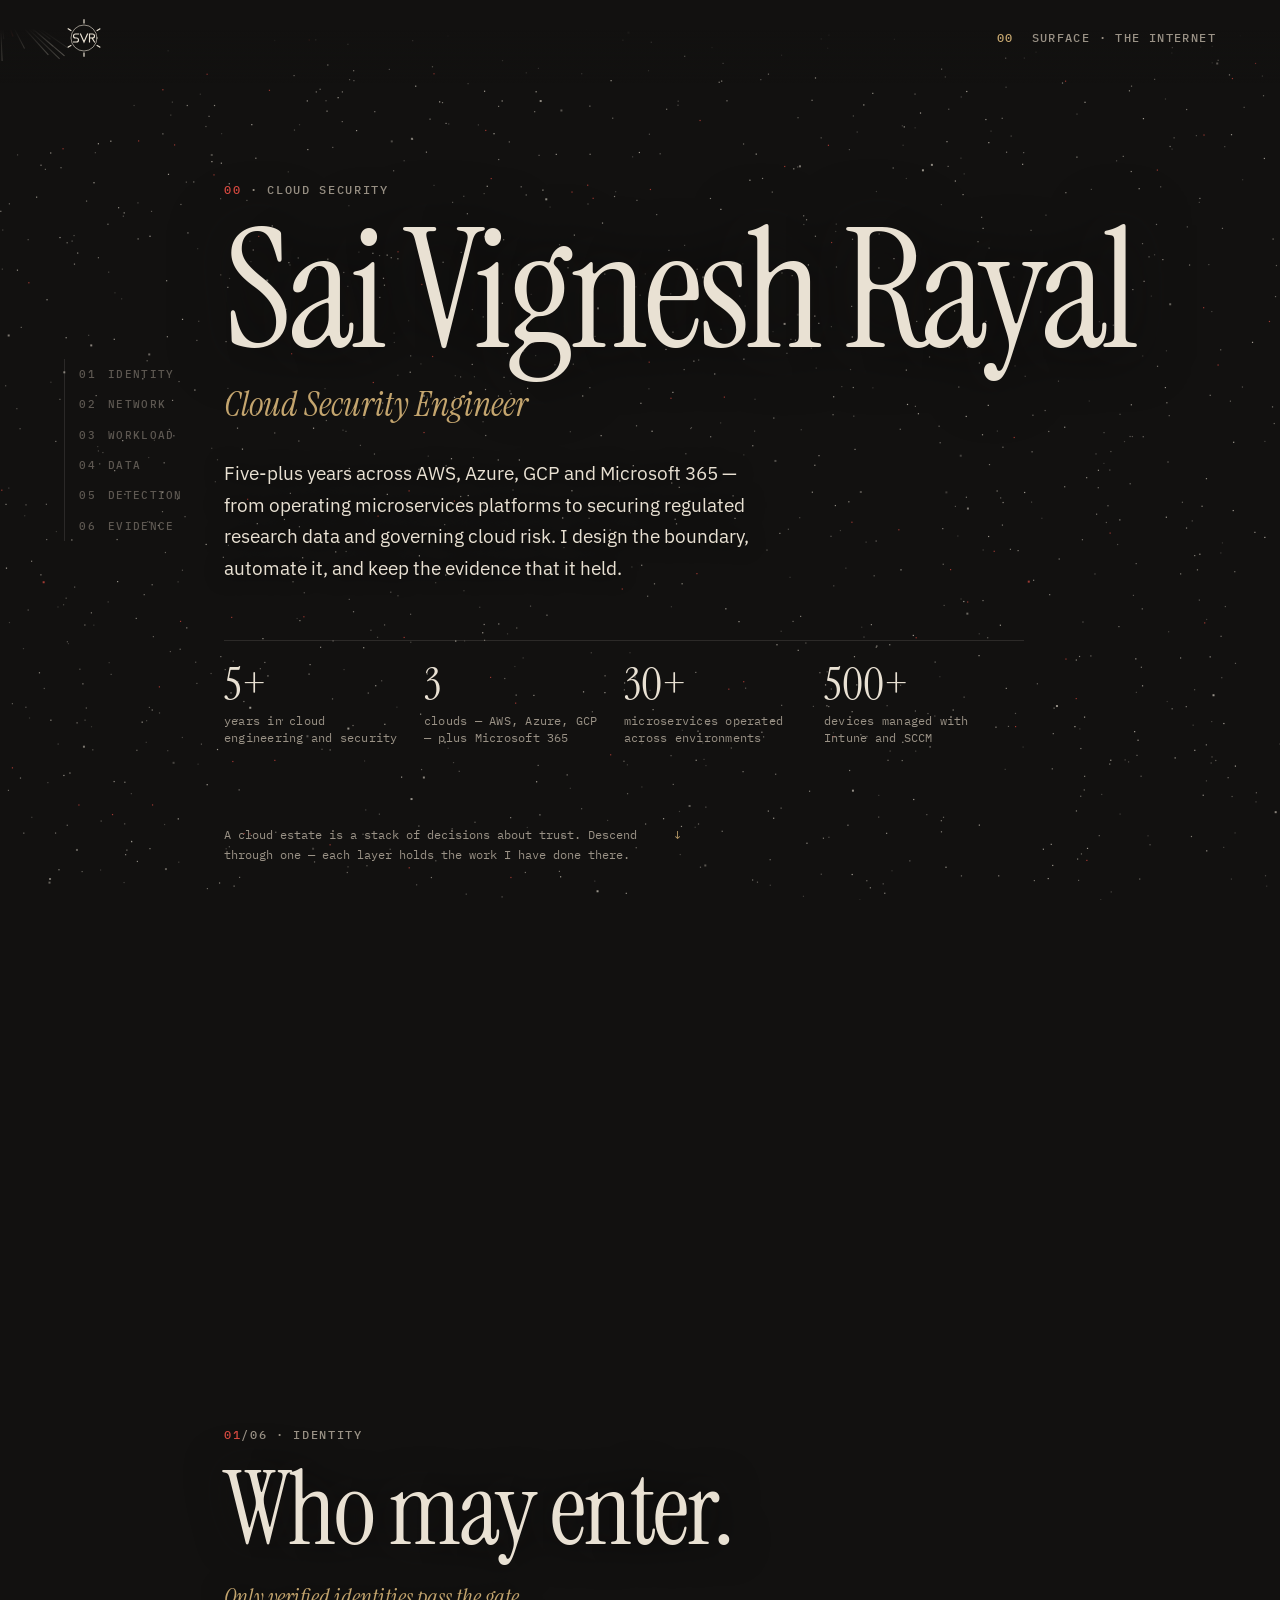
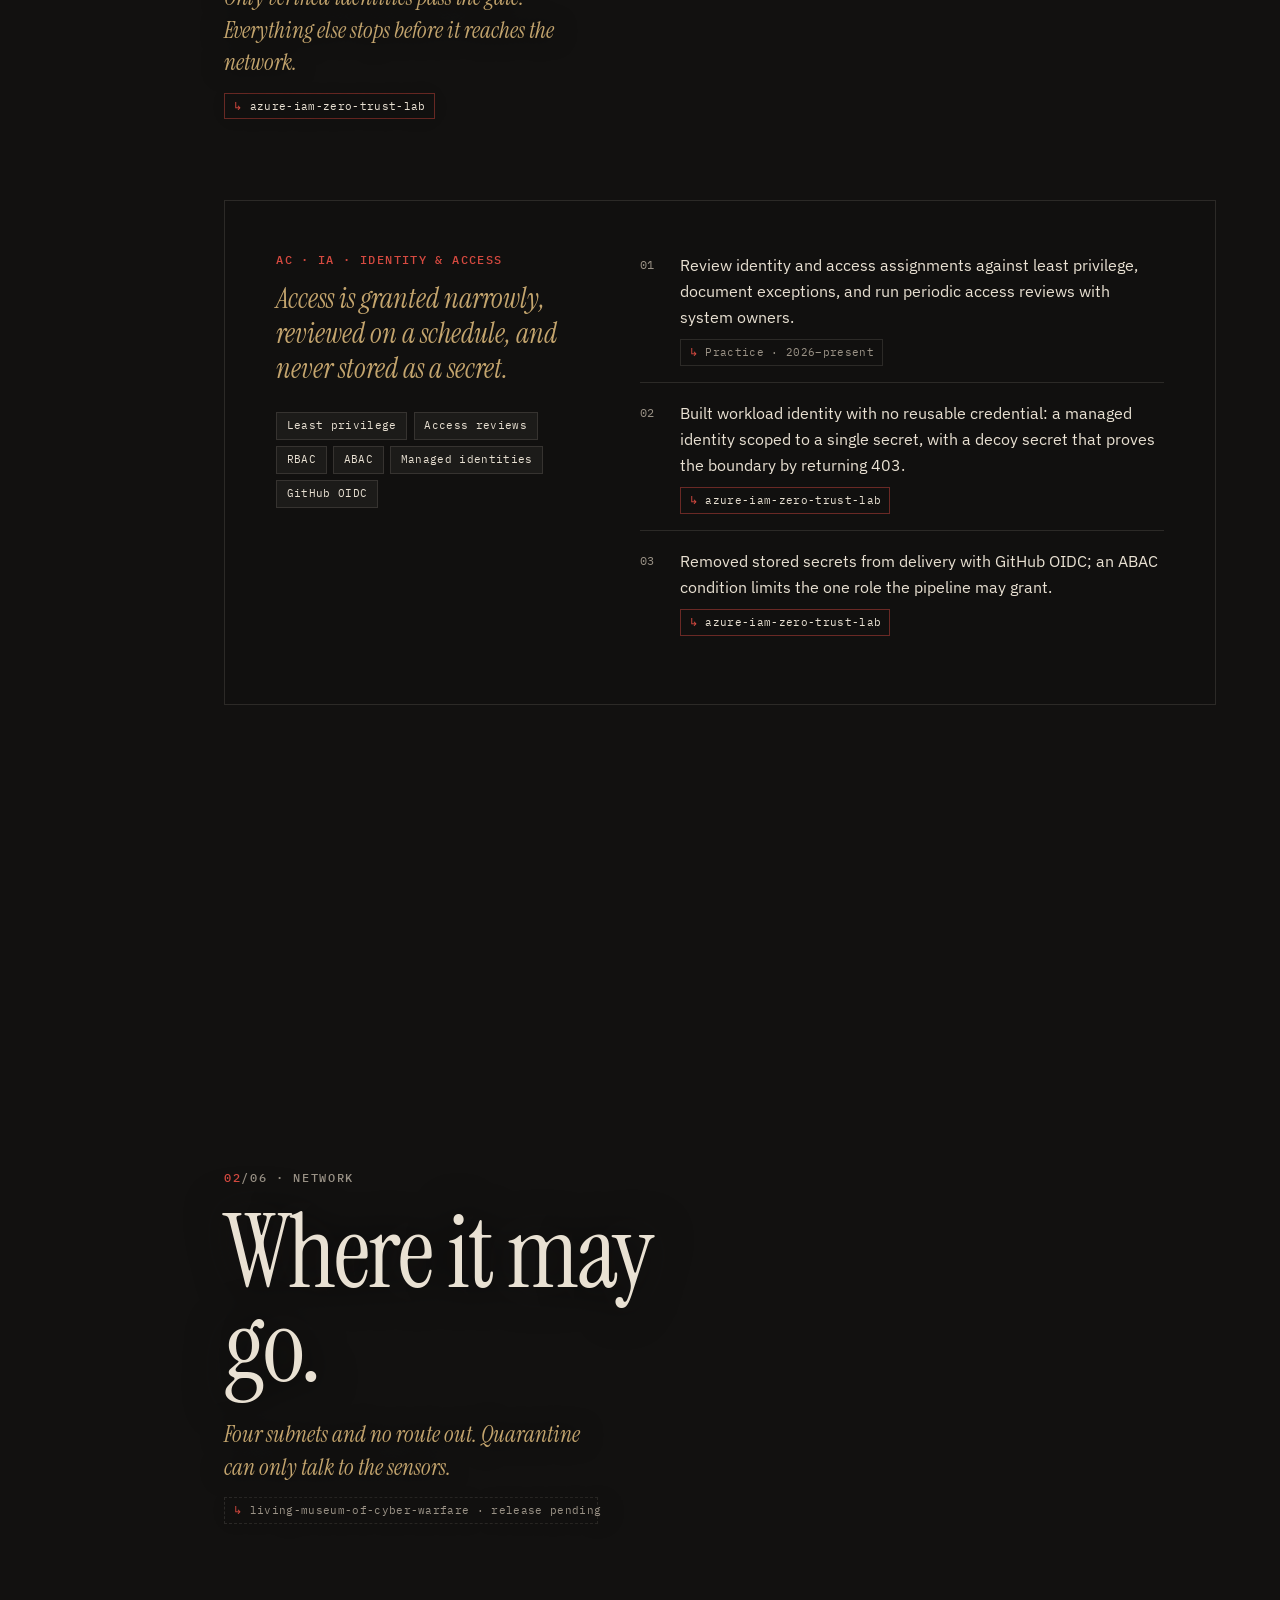
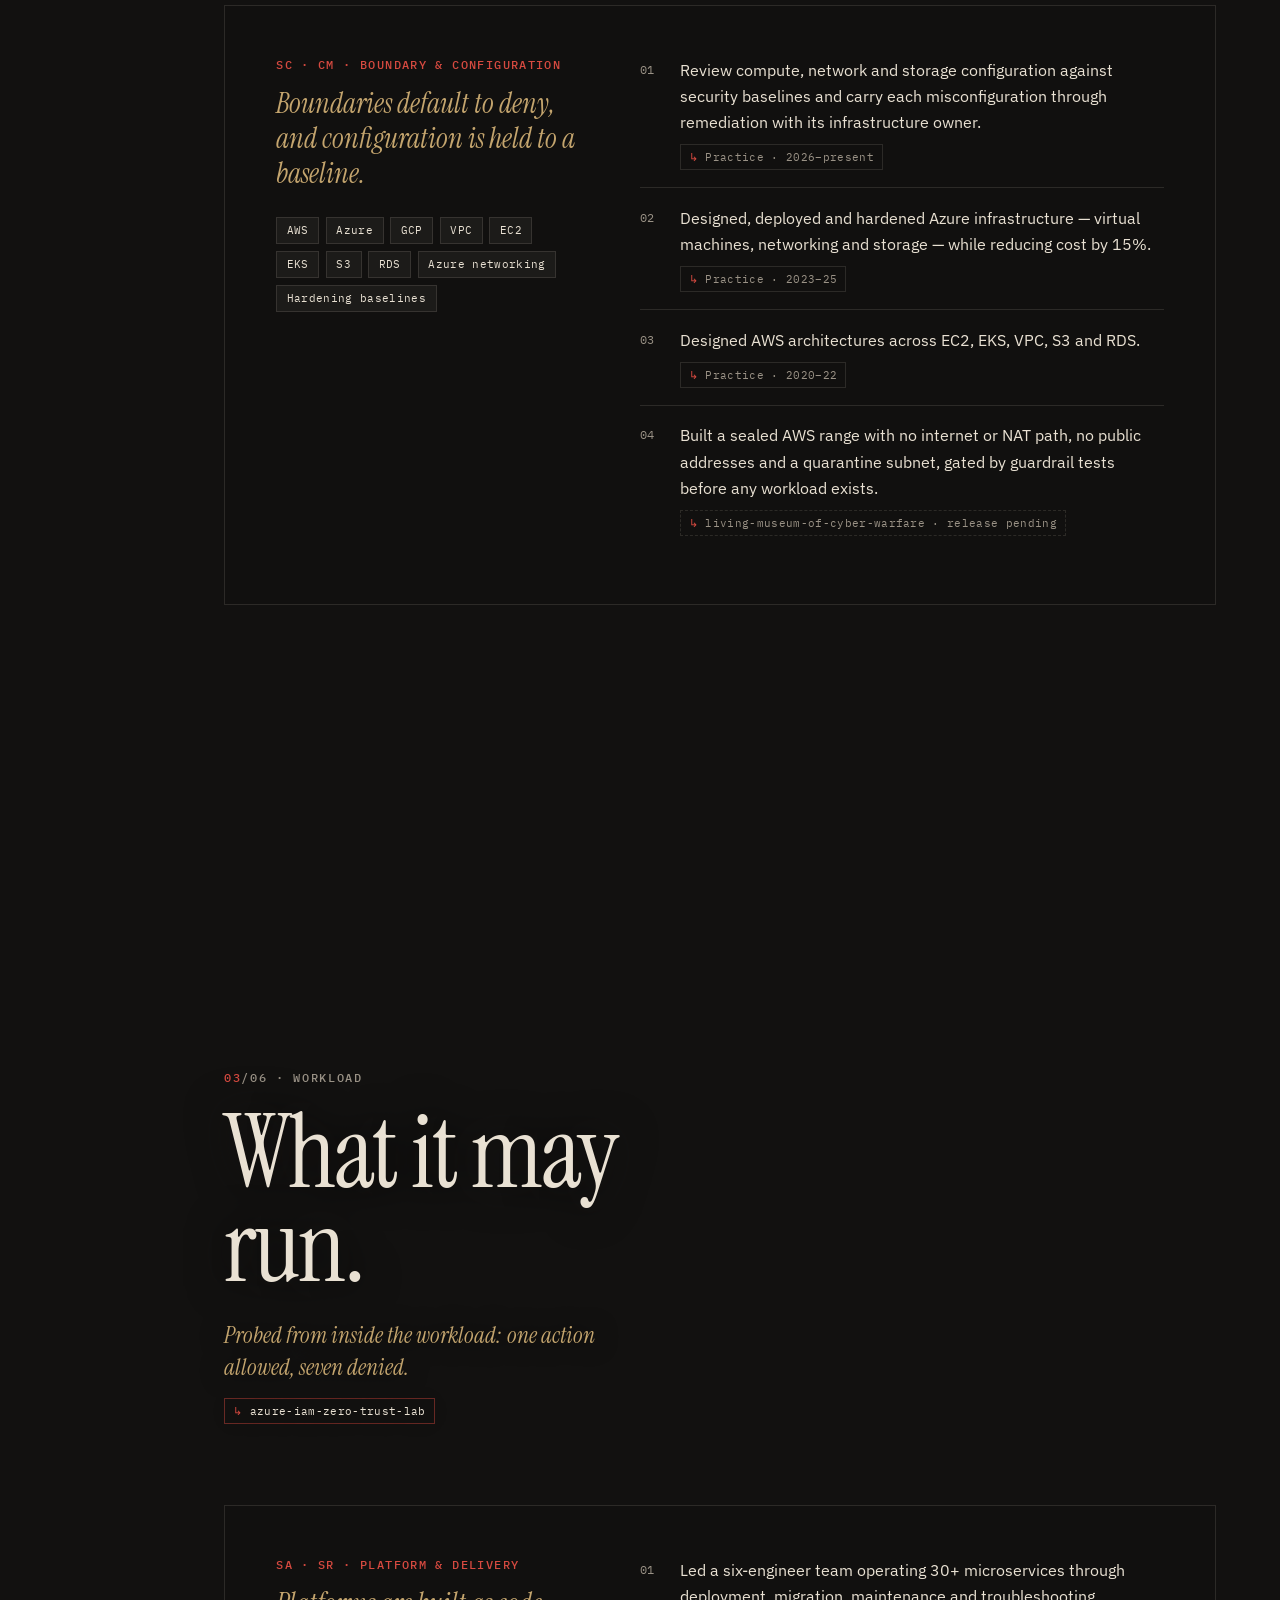
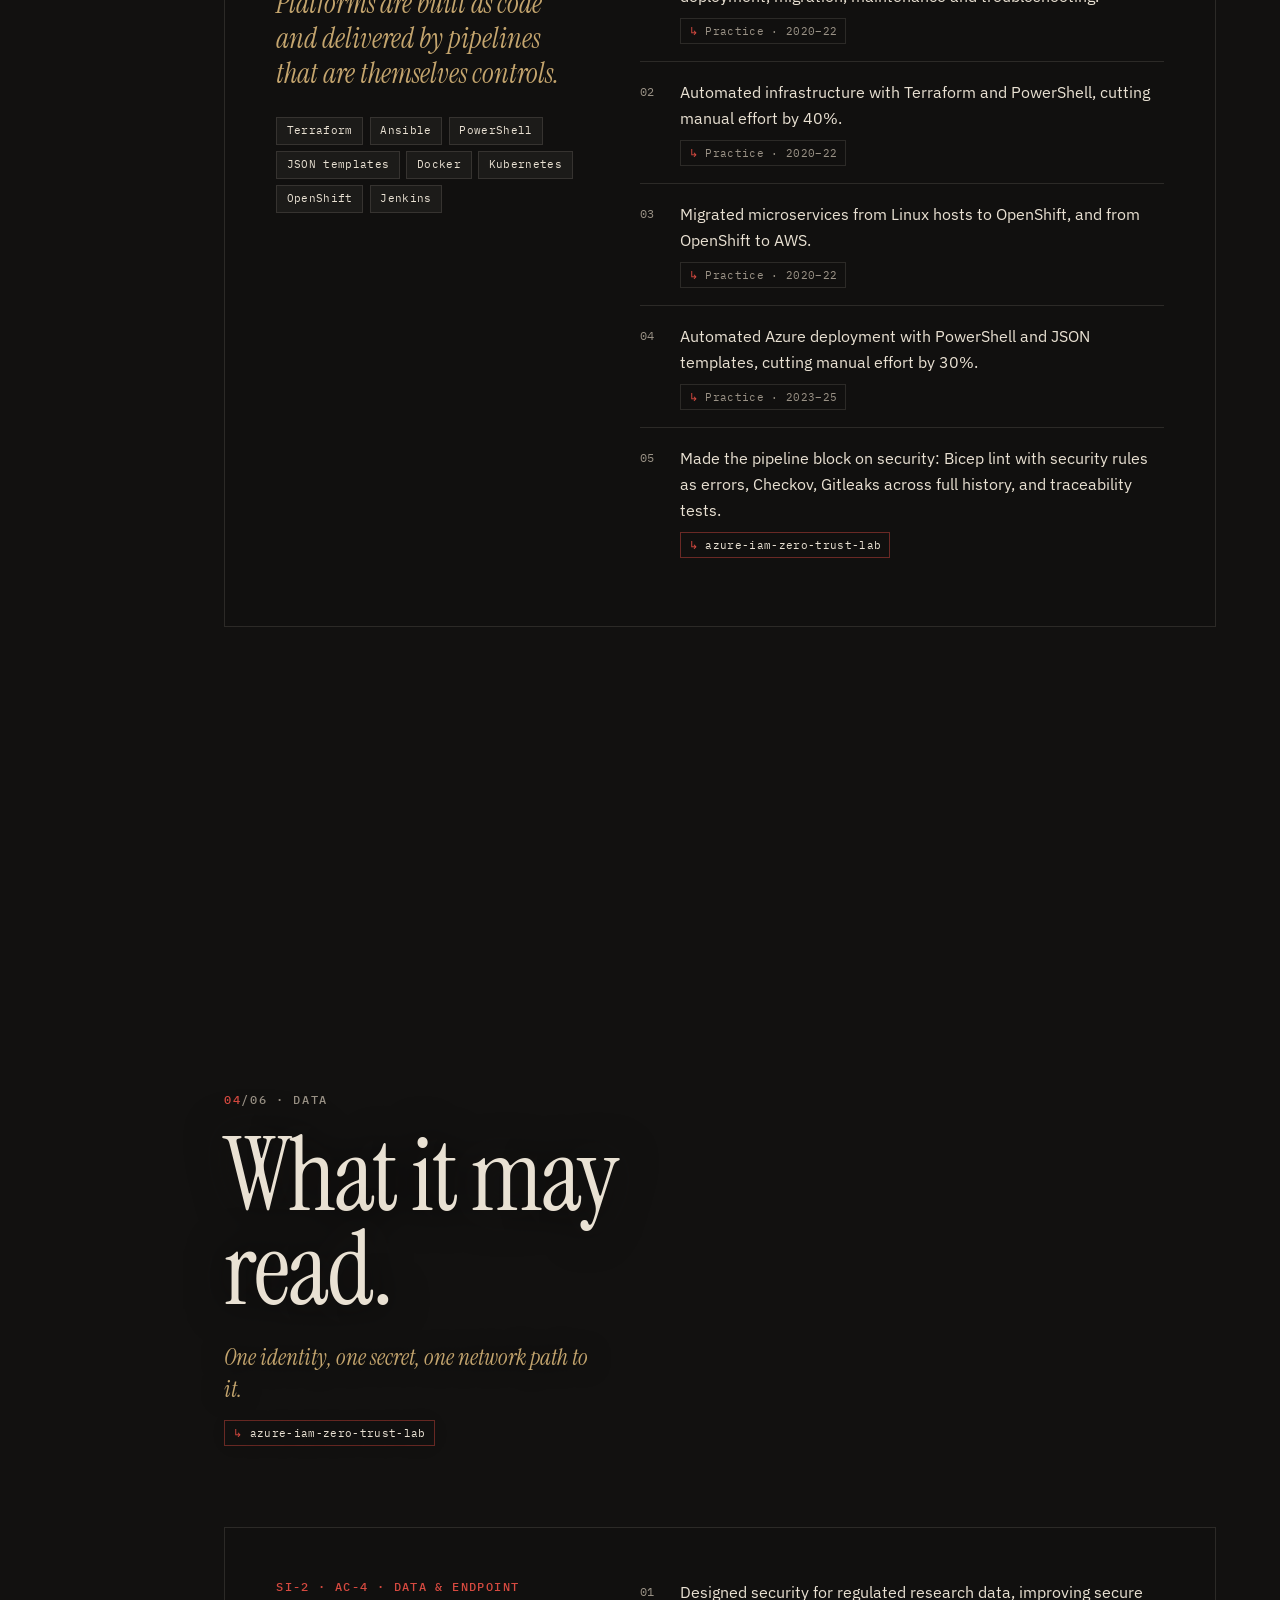
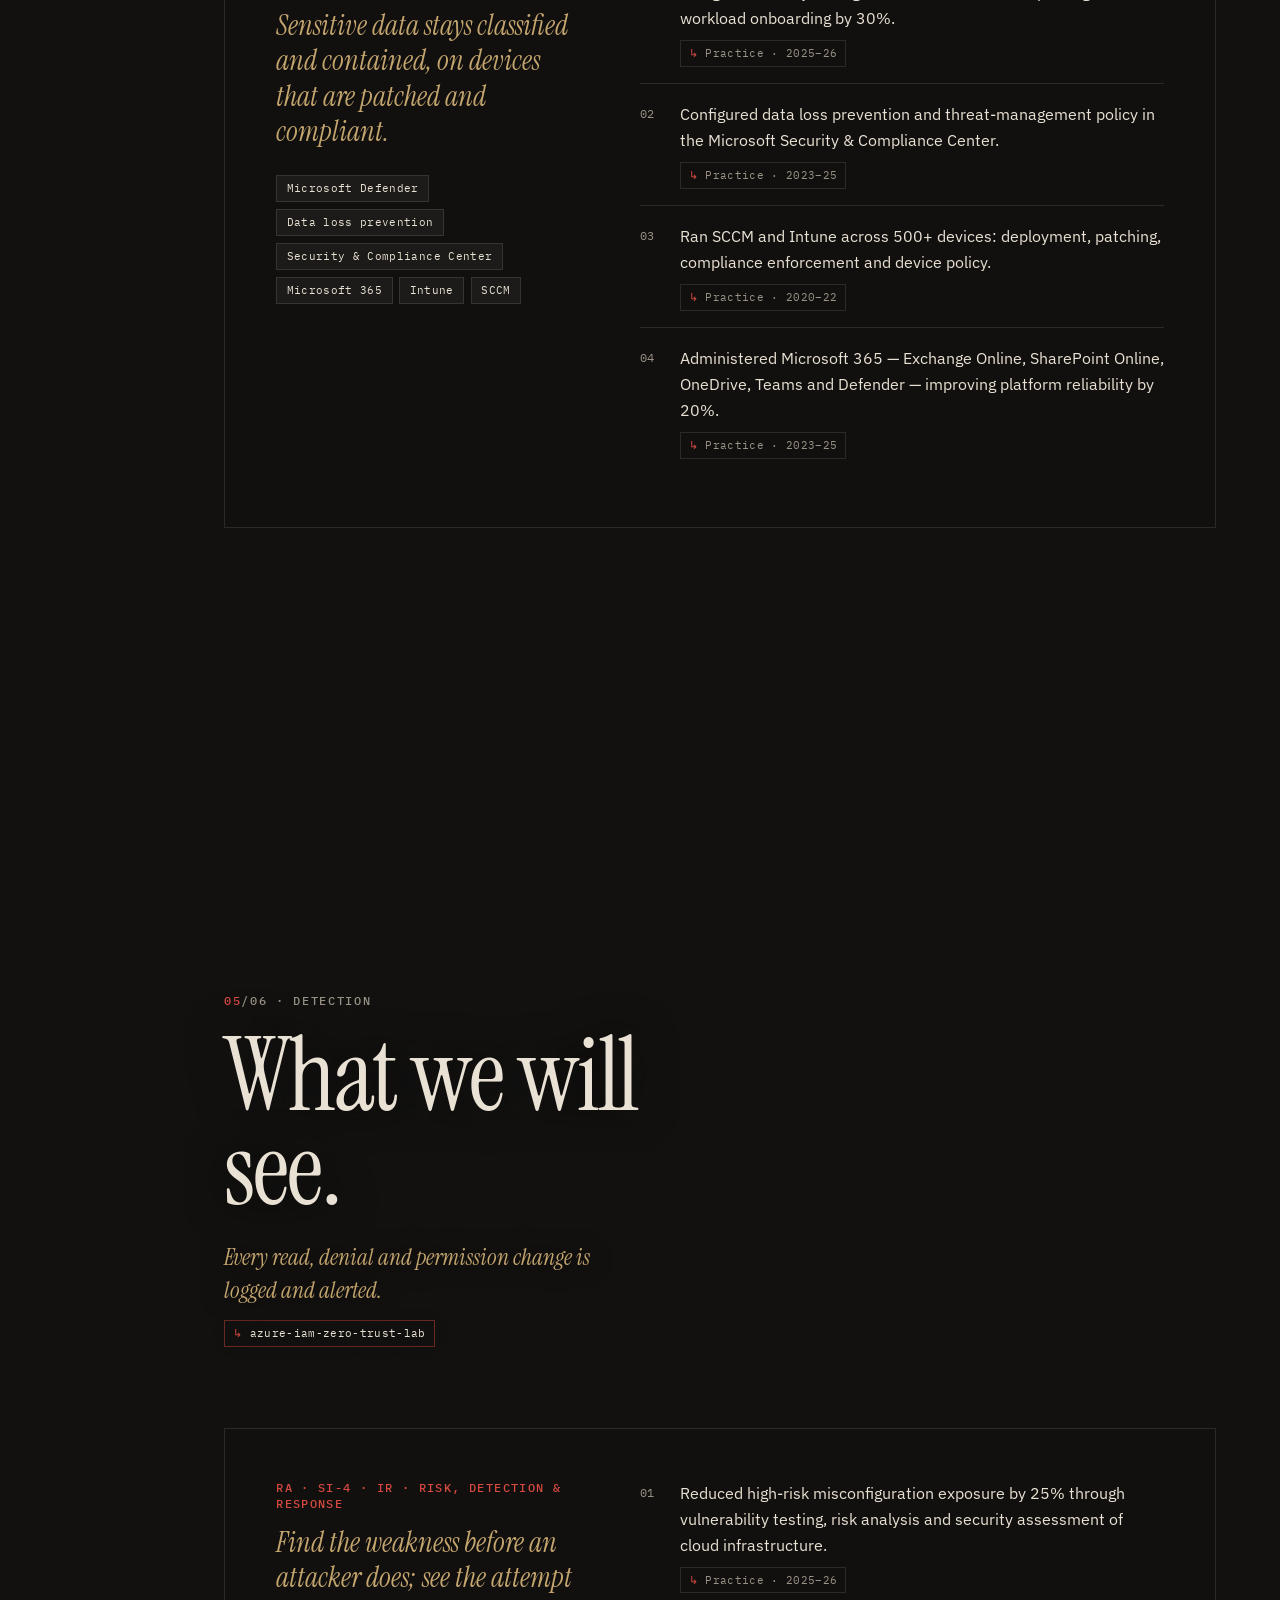
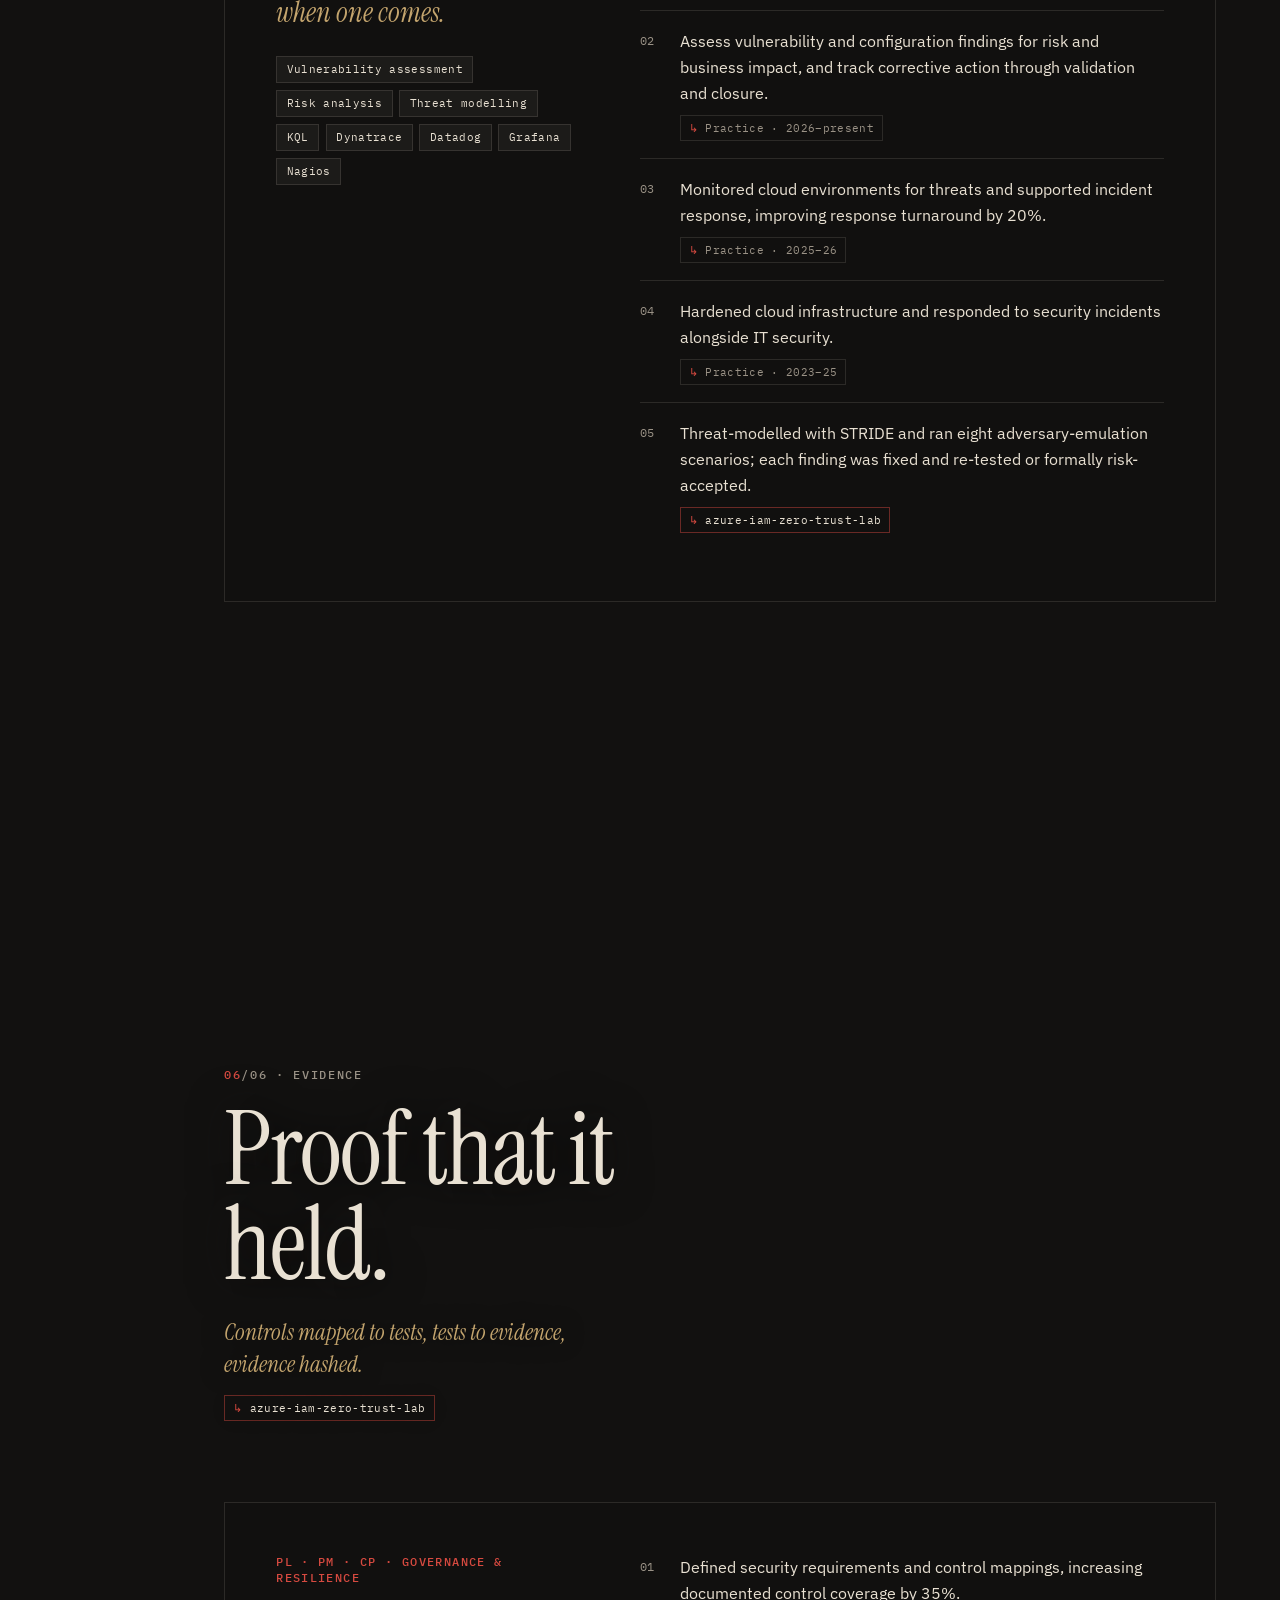
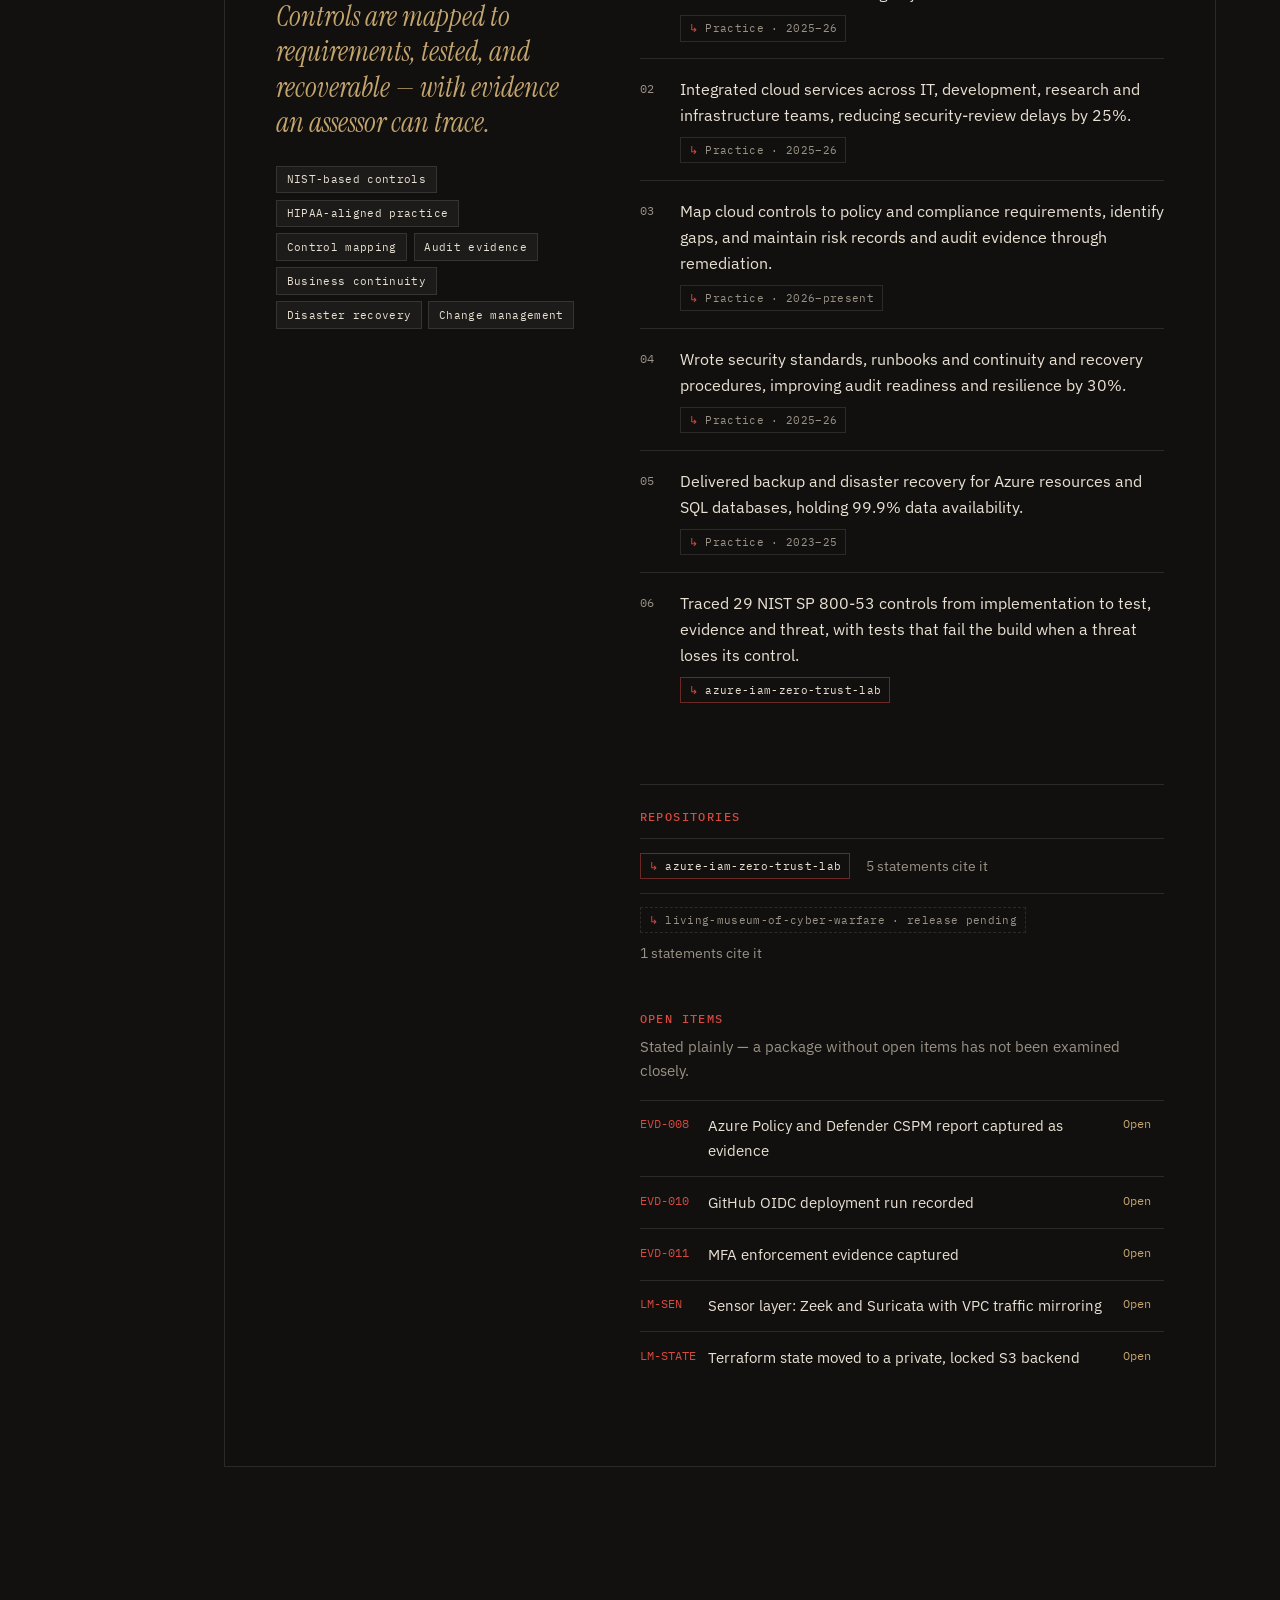
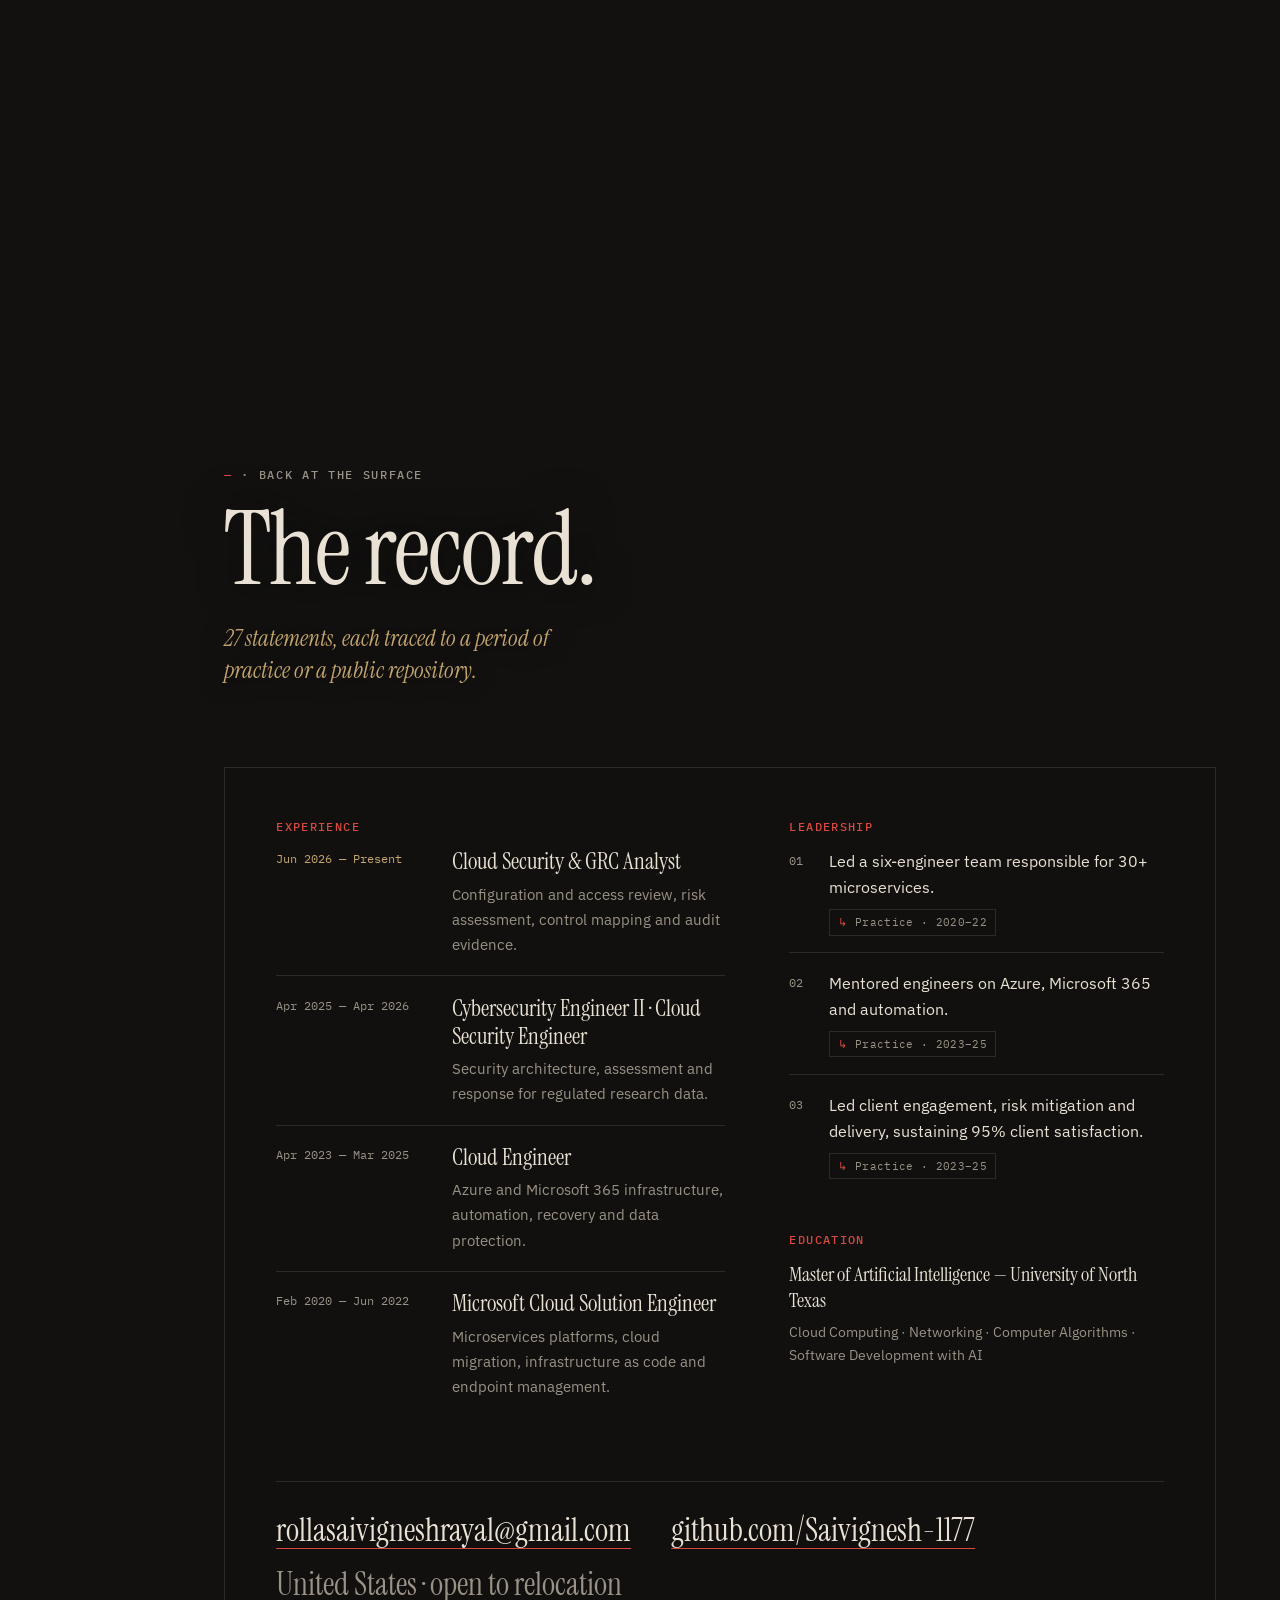
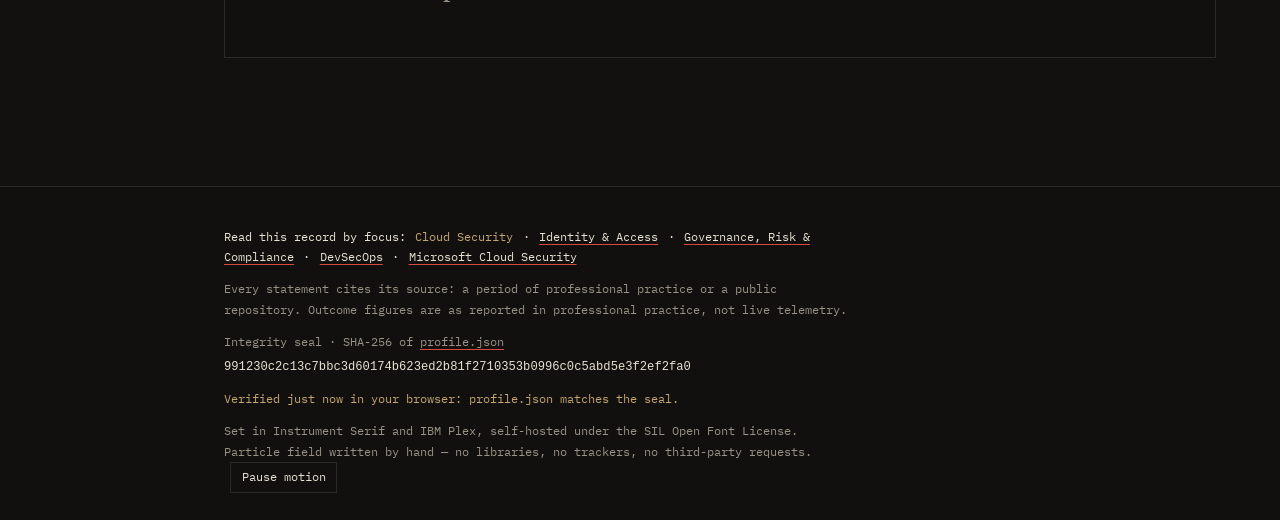
==== commit 54e305b1: "Retarget portfolio to the canonical source resume Fact bank in profile.json now reflects the current" ====
--- a/index.html
+++ b/index.html
@@ -5,8 +5,9 @@
 <meta name="viewport" content="width=device-width, initial-scale=1">
 <meta http-equiv="Content-Security-Policy" content="default-src 'none'; style-src 'self'; script-src 'self'; font-src 'self'; img-src 'self'; connect-src 'self'; base-uri 'none'; form-action 'none'">
 <meta name="referrer" content="no-referrer">
-<title>Sai Vignesh Rayal — Cybersecurity Engineer — Cloud Security</title>
-<meta name="description" content="Five-plus years securing, automating and supporting Azure, AWS and Microsoft 365 — across healthcare research, cloud infrastructure and enterprise endpoint estates. I design access so there is nothing to steal, write the controls as code, and keep the evidence that proves they hold.">
+<title>Sai Vignesh Rayal — Cloud Security Engineer</title>
+<meta name="description" content="Five-plus years across AWS, Azure, GCP and Microsoft 365 — from operating microservices platforms to securing regulated research data and governing cloud risk. I design the boundary, automate it, and keep the evidence that it held.">
+<link rel="canonical" href="https://saivignesh-1177.github.io/Saivignesh-1177/">
 <link rel="icon" href="assets/favicon.svg" type="image/svg+xml">
 <link rel="preload" href="assets/fonts/instrument-serif-400-normal.woff2" as="font" type="font/woff2" crossorigin>
 <link rel="stylesheet" href="styles.css">
@@ -17,7 +18,7 @@
 <canvas id="field" aria-hidden="true"></canvas>
 
 <header class="masthead">
-  <a class="mark" href="#top" aria-label="Back to the surface"><svg xmlns="http://www.w3.org/2000/svg" viewBox="0 0 40 40" fill="none" stroke="currentColor" stroke-linecap="square" role="img" aria-label="SVR seal"><circle cx="20" cy="20" r="13" stroke-width=".6"/><path d="M20.00 4.80L20.00 1.80M31.88 10.52L34.23 8.65M34.82 23.38L37.74 24.05M26.60 33.69L27.90 36.40M13.40 33.69L12.10 36.40M5.18 23.38L2.26 24.05M8.12 10.52L5.77 8.65" stroke-width="1.2"/><path d="M14.5 16H11.5A2 2 0 0 0 11.5 20H12.5A2 2 0 0 1 12.5 24H9.5M16.5 16L20 24L23.5 16M25.5 24V16H28.5A2 2 0 0 1 28.5 20H25.5M28 20L30.5 24" stroke-width="1.15"/></svg></a>
+  <a class="mark" href="#top" aria-label="Back to the surface"><svg xmlns="http://www.w3.org/2000/svg" viewBox="0 0 40 40" fill="none" stroke="currentColor" stroke-linecap="square" role="img" aria-label="SVR seal"><circle cx="20" cy="20" r="13" stroke-width=".6"/><path d="M20.00 4.80L20.00 1.80M33.16 12.40L35.76 10.90M33.16 27.60L35.76 29.10M20.00 35.20L20.00 38.20M6.84 27.60L4.24 29.10M6.84 12.40L4.24 10.90" stroke-width="1.2"/><path d="M14.5 16H11.5A2 2 0 0 0 11.5 20H12.5A2 2 0 0 1 12.5 24H9.5M16.5 16L20 24L23.5 16M25.5 24V16H28.5A2 2 0 0 1 28.5 20H25.5M28 20L30.5 24" stroke-width="1.15"/></svg></a>
   <p class="altimeter" aria-hidden="true"><span id="alt-depth">00</span> <span id="alt-name">Surface · the internet</span></p>
 </header>
 
@@ -26,12 +27,12 @@
 <main>
 <section class="layer hero" id="top" data-scene="internet" data-depth="00" data-title="Surface · the internet">
   <div class="stage">
-    <p class="depth"><span>00</span> · The open internet</p>
+    <p class="depth"><span>00</span> · Cloud Security</p>
     <h1>Sai Vignesh Rayal</h1>
-    <p class="role">Cybersecurity Engineer — Cloud Security</p>
-    <p class="summary">Five-plus years securing, automating and supporting Azure, AWS and Microsoft 365 — across healthcare research, cloud infrastructure and enterprise endpoint estates. I design access so there is nothing to steal, write the controls as code, and keep the evidence that proves they hold.</p>
-    <p class="descend">A cloud estate is a stack of decisions about trust. Scroll down through one — every layer holds work I have done.</p>
-    <p class="cue" aria-hidden="true">Descend <span>↓</span></p>
+    <p class="role">Cloud Security Engineer</p>
+    <p class="summary">Five-plus years across AWS, Azure, GCP and Microsoft 365 — from operating microservices platforms to securing regulated research data and governing cloud risk. I design the boundary, automate it, and keep the evidence that it held.</p>
+    <ul class="stats"><li><span class="fig">5+</span><span class="lab">years in cloud engineering and security</span></li><li><span class="fig">3</span><span class="lab">clouds — AWS, Azure, GCP — plus Microsoft 365</span></li><li><span class="fig">30+</span><span class="lab">microservices operated across environments</span></li><li><span class="fig">500+</span><span class="lab">devices managed with Intune and SCCM</span></li></ul>
+    <p class="cue"><span class="cue-text">A cloud estate is a stack of decisions about trust. Descend through one — each layer holds the work I have done there.</span> <span class="cue-arrow" aria-hidden="true">↓</span></p>
   </div>
 </section>
 
@@ -41,7 +42,14 @@
     <h2 id="identity-h">Who may enter.</h2>
     <p class="scene-cap">Only verified identities pass the gate. Everything else stops before it reaches the network. <a class="src src-repo" href="https://github.com/Saivignesh-1177/azure-iam-zero-trust-lab">azure-iam-zero-trust-lab</a></p>
   </div>
-  <div class="work"><div class="family"><p class="fam">AC · IA · Identity &amp; Access</p><p class="stmt">Workload access built so no reusable credential exists.</p><ol><li><p>Managed identity scoped to Key Vault Secrets User on exactly one secret; a decoy secret proves the boundary with a 403.</p><a class="src src-repo" href="https://github.com/Saivignesh-1177/azure-iam-zero-trust-lab">azure-iam-zero-trust-lab</a></li><li><p>Secretless CI/CD through GitHub OIDC, with an ABAC condition limiting which role the pipeline can grant.</p><a class="src src-repo" href="https://github.com/Saivignesh-1177/azure-iam-zero-trust-lab">azure-iam-zero-trust-lab</a></li><li><p>Access-control reviews; cloud solutions integrated securely while supporting researcher access needs.</p><span class="src">Résumé · UW–Madison SMPH · 2025–26</span></li></ol></div></div>
+  <div class="work">
+    <header class="work-head">
+      <p class="fam">AC · IA · Identity &amp; Access</p>
+      <p class="stmt">Access is granted narrowly, reviewed on a schedule, and never stored as a secret.</p>
+      <ul class="tools" aria-label="Tools and practices"><li>Least privilege</li><li>Access reviews</li><li>RBAC</li><li>ABAC</li><li>Managed identities</li><li>GitHub OIDC</li></ul>
+    </header>
+    <ol class="items"><li><p>Review identity and access assignments against least privilege, document exceptions, and run periodic access reviews with system owners.</p><span class="src">Practice · 2026–present</span></li><li><p>Built workload identity with no reusable credential: a managed identity scoped to a single secret, with a decoy secret that proves the boundary by returning 403.</p><a class="src src-repo" href="https://github.com/Saivignesh-1177/azure-iam-zero-trust-lab">azure-iam-zero-trust-lab</a></li><li><p>Removed stored secrets from delivery with GitHub OIDC; an ABAC condition limits the one role the pipeline may grant.</p><a class="src src-repo" href="https://github.com/Saivignesh-1177/azure-iam-zero-trust-lab">azure-iam-zero-trust-lab</a></li></ol>
+  </div>
 </section>
 <section class="layer" id="network" data-scene="network" data-depth="02" data-title="Network" aria-labelledby="network-h">
   <div class="stage">
@@ -49,7 +57,14 @@
     <h2 id="network-h">Where it may go.</h2>
     <p class="scene-cap">Four subnets and no route out. Quarantine can only talk to the sensors. <span class="src src-pending" title="Repository not yet public">living-museum-of-cyber-warfare · release pending</span></p>
   </div>
-  <div class="work"><div class="family"><p class="fam">SC · CM · Cloud Boundary &amp; Configuration</p><p class="stmt">Networks default-deny; configuration is code and is tested before it exists.</p><ol><li><p>Key Vault reachable only from the workload subnet; 31 tests run against the compiled template before deploy.</p><a class="src src-repo" href="https://github.com/Saivignesh-1177/azure-iam-zero-trust-lab">azure-iam-zero-trust-lab</a></li><li><p>Sealed AWS lab network: no internet gateway, no NAT, no public IPs, quarantine subnet, guardrail tests in CI.</p><span class="src src-pending" title="Repository not yet public">living-museum-of-cyber-warfare · release pending</span></li><li><p>Secured Azure VMs, networking and storage while reducing infrastructure cost 15%.</p><span class="src">Résumé · Kgate · 2023–25</span></li><li><p>Designed AWS architectures on EC2, EKS, VPC, S3 and RDS with security controls, load balancing and auto-scaling.</p><span class="src">Résumé · Tata Consultancy Services · 2020–22</span></li></ol></div></div>
+  <div class="work">
+    <header class="work-head">
+      <p class="fam">SC · CM · Boundary &amp; Configuration</p>
+      <p class="stmt">Boundaries default to deny, and configuration is held to a baseline.</p>
+      <ul class="tools" aria-label="Tools and practices"><li>AWS</li><li>Azure</li><li>GCP</li><li>VPC</li><li>EC2</li><li>EKS</li><li>S3</li><li>RDS</li><li>Azure networking</li><li>Hardening baselines</li></ul>
+    </header>
+    <ol class="items"><li><p>Review compute, network and storage configuration against security baselines and carry each misconfiguration through remediation with its infrastructure owner.</p><span class="src">Practice · 2026–present</span></li><li><p>Designed, deployed and hardened Azure infrastructure — virtual machines, networking and storage — while reducing cost by 15%.</p><span class="src">Practice · 2023–25</span></li><li><p>Designed AWS architectures across EC2, EKS, VPC, S3 and RDS.</p><span class="src">Practice · 2020–22</span></li><li><p>Built a sealed AWS range with no internet or NAT path, no public addresses and a quarantine subnet, gated by guardrail tests before any workload exists.</p><span class="src src-pending" title="Repository not yet public">living-museum-of-cyber-warfare · release pending</span></li></ol>
+  </div>
 </section>
 <section class="layer" id="workload" data-scene="workload" data-depth="03" data-title="Workload" aria-labelledby="workload-h">
   <div class="stage">
@@ -57,7 +72,14 @@
     <h2 id="workload-h">What it may run.</h2>
     <p class="scene-cap">Probed from inside the workload: one action allowed, seven denied. <a class="src src-repo" href="https://github.com/Saivignesh-1177/azure-iam-zero-trust-lab">azure-iam-zero-trust-lab</a></p>
   </div>
-  <div class="work"><div class="family"><p class="fam">SA · SR · DevSecOps &amp; Supply Chain</p><p class="stmt">The pipeline is a security control, not a delivery convenience.</p><ol><li><p>CI runs Bicep lint with security rules as errors, Checkov, Gitleaks over full history and traceability tests.</p><a class="src src-repo" href="https://github.com/Saivignesh-1177/azure-iam-zero-trust-lab">azure-iam-zero-trust-lab</a></li><li><p>Terraform and PowerShell provisioning — manual effort down 40%, deployments consistent.</p><span class="src">Résumé · Tata Consultancy Services · 2020–22</span></li><li><p>Azure administration automated with PowerShell and JSON templates — manual effort down 30%.</p><span class="src">Résumé · Kgate · 2023–25</span></li></ol></div></div>
+  <div class="work">
+    <header class="work-head">
+      <p class="fam">SA · SR · Platform &amp; Delivery</p>
+      <p class="stmt">Platforms are built as code and delivered by pipelines that are themselves controls.</p>
+      <ul class="tools" aria-label="Tools and practices"><li>Terraform</li><li>Ansible</li><li>PowerShell</li><li>JSON templates</li><li>Docker</li><li>Kubernetes</li><li>OpenShift</li><li>Jenkins</li></ul>
+    </header>
+    <ol class="items"><li><p>Led a six-engineer team operating 30+ microservices through deployment, migration, maintenance and troubleshooting.</p><span class="src">Practice · 2020–22</span></li><li><p>Automated infrastructure with Terraform and PowerShell, cutting manual effort by 40%.</p><span class="src">Practice · 2020–22</span></li><li><p>Migrated microservices from Linux hosts to OpenShift, and from OpenShift to AWS.</p><span class="src">Practice · 2020–22</span></li><li><p>Automated Azure deployment with PowerShell and JSON templates, cutting manual effort by 30%.</p><span class="src">Practice · 2023–25</span></li><li><p>Made the pipeline block on security: Bicep lint with security rules as errors, Checkov, Gitleaks across full history, and traceability tests.</p><a class="src src-repo" href="https://github.com/Saivignesh-1177/azure-iam-zero-trust-lab">azure-iam-zero-trust-lab</a></li></ol>
+  </div>
 </section>
 <section class="layer" id="data" data-scene="data" data-depth="04" data-title="Data" aria-labelledby="data-h">
   <div class="stage">
@@ -65,7 +87,14 @@
     <h2 id="data-h">What it may read.</h2>
     <p class="scene-cap">One identity, one secret, one network path to it. <a class="src src-repo" href="https://github.com/Saivignesh-1177/azure-iam-zero-trust-lab">azure-iam-zero-trust-lab</a></p>
   </div>
-  <div class="work"><div class="family"><p class="fam">SI-2 · AC-4 · Data Protection &amp; Endpoint</p><p class="stmt">Regulated data stays classified, contained and on compliant devices.</p><ol><li><p>Microsoft Security &amp; Compliance Center policies — DLP and threat-management controls — and Defender across Microsoft 365.</p><span class="src">Résumé · Kgate · 2023–25</span></li><li><p>Intune and SCCM across 500+ devices: compliance enforcement, patching, device policy — security incidents down 25%.</p><span class="src">Résumé · Tata Consultancy Services · 2020–22</span></li></ol></div></div>
+  <div class="work">
+    <header class="work-head">
+      <p class="fam">SI-2 · AC-4 · Data &amp; Endpoint</p>
+      <p class="stmt">Sensitive data stays classified and contained, on devices that are patched and compliant.</p>
+      <ul class="tools" aria-label="Tools and practices"><li>Microsoft Defender</li><li>Data loss prevention</li><li>Security &amp; Compliance Center</li><li>Microsoft 365</li><li>Intune</li><li>SCCM</li></ul>
+    </header>
+    <ol class="items"><li><p>Designed security for regulated research data, improving secure workload onboarding by 30%.</p><span class="src">Practice · 2025–26</span></li><li><p>Configured data loss prevention and threat-management policy in the Microsoft Security &amp; Compliance Center.</p><span class="src">Practice · 2023–25</span></li><li><p>Ran SCCM and Intune across 500+ devices: deployment, patching, compliance enforcement and device policy.</p><span class="src">Practice · 2020–22</span></li><li><p>Administered Microsoft 365 — Exchange Online, SharePoint Online, OneDrive, Teams and Defender — improving platform reliability by 20%.</p><span class="src">Practice · 2023–25</span></li></ol>
+  </div>
 </section>
 <section class="layer" id="detection" data-scene="detection" data-depth="05" data-title="Detection" aria-labelledby="detection-h">
   <div class="stage">
@@ -73,7 +102,14 @@
     <h2 id="detection-h">What we will see.</h2>
     <p class="scene-cap">Every read, denial and permission change is logged and alerted. <a class="src src-repo" href="https://github.com/Saivignesh-1177/azure-iam-zero-trust-lab">azure-iam-zero-trust-lab</a></p>
   </div>
-  <div class="work"><div class="family"><p class="fam">RA · CA · Risk &amp; Assessment</p><p class="stmt">Find the misconfiguration before an attacker does, and write down what remains.</p><ol><li><p>Vulnerability testing and security assessments across infrastructure, access and configuration — high-risk misconfiguration exposure down 25%.</p><span class="src">Résumé · UW–Madison SMPH · 2025–26</span></li><li><p>STRIDE threat model (T01–T15), eight adversary-emulation scenarios, findings fixed and re-tested or formally risk-accepted.</p><a class="src src-repo" href="https://github.com/Saivignesh-1177/azure-iam-zero-trust-lab">azure-iam-zero-trust-lab</a></li></ol></div><div class="family"><p class="fam">AU · SI-4 · IR · Detection &amp; Response</p><p class="stmt">Every read, denial and permission change is logged, alerted and rehearsed.</p><ol><li><p>KQL hunts for secret reads, denials, unexpected networks, RBAC changes and log tampering; incident runbooks for token theft and escalation.</p><a class="src src-repo" href="https://github.com/Saivignesh-1177/azure-iam-zero-trust-lab">azure-iam-zero-trust-lab</a></li><li><p>Monitored cloud systems for irregular behaviour and supported triage, containment and remediation — response turnaround 20% faster.</p><span class="src">Résumé · UW–Madison SMPH · 2025–26</span></li><li><p>VPC flow logs on all traffic to encrypted storage; sensor subnet reserved for Zeek and Suricata.</p><span class="src src-pending" title="Repository not yet public">living-museum-of-cyber-warfare · release pending</span></li></ol></div></div>
+  <div class="work">
+    <header class="work-head">
+      <p class="fam">RA · SI-4 · IR · Risk, Detection &amp; Response</p>
+      <p class="stmt">Find the weakness before an attacker does; see the attempt when one comes.</p>
+      <ul class="tools" aria-label="Tools and practices"><li>Vulnerability assessment</li><li>Risk analysis</li><li>Threat modelling</li><li>KQL</li><li>Dynatrace</li><li>Datadog</li><li>Grafana</li><li>Nagios</li></ul>
+    </header>
+    <ol class="items"><li><p>Reduced high-risk misconfiguration exposure by 25% through vulnerability testing, risk analysis and security assessment of cloud infrastructure.</p><span class="src">Practice · 2025–26</span></li><li><p>Assess vulnerability and configuration findings for risk and business impact, and track corrective action through validation and closure.</p><span class="src">Practice · 2026–present</span></li><li><p>Monitored cloud environments for threats and supported incident response, improving response turnaround by 20%.</p><span class="src">Practice · 2025–26</span></li><li><p>Hardened cloud infrastructure and responded to security incidents alongside IT security.</p><span class="src">Practice · 2023–25</span></li><li><p>Threat-modelled with STRIDE and ran eight adversary-emulation scenarios; each finding was fixed and re-tested or formally risk-accepted.</p><a class="src src-repo" href="https://github.com/Saivignesh-1177/azure-iam-zero-trust-lab">azure-iam-zero-trust-lab</a></li></ol>
+  </div>
 </section>
 <section class="layer" id="evidence" data-scene="evidence" data-depth="06" data-title="Evidence" aria-labelledby="evidence-h">
   <div class="stage">
@@ -81,31 +117,42 @@
     <h2 id="evidence-h">Proof that it held.</h2>
     <p class="scene-cap">Controls mapped to tests, tests to evidence, evidence hashed. <a class="src src-repo" href="https://github.com/Saivignesh-1177/azure-iam-zero-trust-lab">azure-iam-zero-trust-lab</a></p>
   </div>
-  <div class="work"><div class="family"><p class="fam">PL · PM · CP · Governance, Risk &amp; Compliance</p><p class="stmt">Controls are mapped, traceable, and a build fails if a threat loses its control.</p><ol><li><p>Security requirements and control mappings for healthcare and research platforms — documented control coverage up 35%.</p><span class="src">Résumé · UW–Madison SMPH · 2025–26</span></li><li><p>29 NIST SP 800-53 Rev 5 controls mapped to implementation, test, evidence and threat; crosswalk to CSF 2.0, SP 800-207, CIS and MCSB.</p><a class="src src-repo" href="https://github.com/Saivignesh-1177/azure-iam-zero-trust-lab">azure-iam-zero-trust-lab</a></li><li><p>Standards, runbooks, continuity and disaster-recovery procedures — audit readiness and resilience up 30%; HIPAA-aligned and NIST-based practice.</p><span class="src">Résumé · UW–Madison SMPH · 2025–26</span></li><li><p>Backup and DR for Azure resources and SQL databases supporting 99.9% availability.</p><span class="src">Résumé · Kgate · 2023–25</span></li></ol></div><div class="family"><p class="fam">Repositories</p><ul class="repos"><li><a class="src src-repo" href="https://github.com/Saivignesh-1177/azure-iam-zero-trust-lab">azure-iam-zero-trust-lab</a><span>7 statements cite it</span></li><li><span class="src src-pending" title="Repository not yet public">living-museum-of-cyber-warfare · release pending</span><span>2 statements cite it</span></li></ul></div><div class="family"><p class="fam">Plan of action &amp; milestones</p><p class="stmt">Open work, stated plainly.</p><table><tbody><tr><td>EVD-008</td><td>Azure Policy and Defender CSPM report captured as evidence</td><td>Open</td></tr><tr><td>EVD-010</td><td>GitHub OIDC deployment run recorded</td><td>Open</td></tr><tr><td>EVD-011</td><td>MFA enforcement evidence captured</td><td>Open</td></tr><tr><td>LM-SEN</td><td>Sensor layer: Zeek and Suricata with VPC traffic mirroring</td><td>Open</td></tr><tr><td>LM-STATE</td><td>Terraform state moved to a private, locked S3 backend</td><td>Open</td></tr></tbody></table></div></div>
+  <div class="work">
+    <header class="work-head">
+      <p class="fam">PL · PM · CP · Governance &amp; Resilience</p>
+      <p class="stmt">Controls are mapped to requirements, tested, and recoverable — with evidence an assessor can trace.</p>
+      <ul class="tools" aria-label="Tools and practices"><li>NIST-based controls</li><li>HIPAA-aligned practice</li><li>Control mapping</li><li>Audit evidence</li><li>Business continuity</li><li>Disaster recovery</li><li>Change management</li></ul>
+    </header>
+    <ol class="items"><li><p>Defined security requirements and control mappings, increasing documented control coverage by 35%.</p><span class="src">Practice · 2025–26</span></li><li><p>Integrated cloud services across IT, development, research and infrastructure teams, reducing security-review delays by 25%.</p><span class="src">Practice · 2025–26</span></li><li><p>Map cloud controls to policy and compliance requirements, identify gaps, and maintain risk records and audit evidence through remediation.</p><span class="src">Practice · 2026–present</span></li><li><p>Wrote security standards, runbooks and continuity and recovery procedures, improving audit readiness and resilience by 30%.</p><span class="src">Practice · 2025–26</span></li><li><p>Delivered backup and disaster recovery for Azure resources and SQL databases, holding 99.9% data availability.</p><span class="src">Practice · 2023–25</span></li><li><p>Traced 29 NIST SP 800-53 controls from implementation to test, evidence and threat, with tests that fail the build when a threat loses its control.</p><a class="src src-repo" href="https://github.com/Saivignesh-1177/azure-iam-zero-trust-lab">azure-iam-zero-trust-lab</a></li></ol><div class="aside"><p class="fam">Repositories</p><ul class="repos"><li><a class="src src-repo" href="https://github.com/Saivignesh-1177/azure-iam-zero-trust-lab">azure-iam-zero-trust-lab</a><span>5 statements cite it</span></li><li><span class="src src-pending" title="Repository not yet public">living-museum-of-cyber-warfare · release pending</span><span>1 statements cite it</span></li></ul><p class="fam">Open items</p><p class="lede">Stated plainly — a package without open items has not been examined closely.</p><table><tbody><tr><td>EVD-008</td><td>Azure Policy and Defender CSPM report captured as evidence</td><td>Open</td></tr><tr><td>EVD-010</td><td>GitHub OIDC deployment run recorded</td><td>Open</td></tr><tr><td>EVD-011</td><td>MFA enforcement evidence captured</td><td>Open</td></tr><tr><td>LM-SEN</td><td>Sensor layer: Zeek and Suricata with VPC traffic mirroring</td><td>Open</td></tr><tr><td>LM-STATE</td><td>Terraform state moved to a private, locked S3 backend</td><td>Open</td></tr></tbody></table></div>
+  </div>
 </section>
 <section class="layer record" id="record" data-scene="surface" data-depth="—" data-title="The record" aria-labelledby="record-h">
   <div class="stage">
     <p class="depth"><span>—</span> · Back at the surface</p>
     <h2 id="record-h">The record.</h2>
-    <p class="scene-cap">Cloud Security Engineer · Identity &amp; Access Management Engineer · DevSecOps Engineer · GRC / Security Compliance Engineer · Microsoft security roles — architecture, operations, identity, Azure security</p>
+    <p class="scene-cap">27 statements, each traced to a period of practice or a public repository.</p>
   </div>
-  <div class="work">
-    <div class="family"><p class="fam">Operating history</p><ol class="history"><li><p class="when">Apr 2025 — Apr 2026</p><div><h3>Cybersecurity Engineer II / Cloud Security Engineer</h3><p>University of Wisconsin–Madison · School of Medicine and Public Health · Madison, WI</p></div></li><li><p class="when">Apr 2023 — Mar 2025</p><div><h3>Cloud Engineer — Security &amp; Infrastructure</h3><p>Kgate · Houston, TX</p></div></li><li><p class="when">Feb 2020 — Jun 2022</p><div><h3>Microsoft Cloud Solution Engineer — Security, Compliance &amp; Endpoint</h3><p>Tata Consultancy Services · Bengaluru, India</p></div></li></ol></div>
-    <div class="family"><p class="fam">Credentials</p><ul class="creds"><li><p class="fam">certification</p><p>Microsoft Certified: Azure Administrator Associate</p></li><li><p class="fam">education</p><p>Master of Artificial Intelligence — University of North Texas</p><p class="detail">Coursework: Cloud Computing, Networking, Computer Algorithms, Software Development with AI</p></li></ul></div>
-    <div class="family contact">
+  <div class="work record-work">
+    <div><p class="fam">Experience</p><ol class="timeline"><li><p class="when">Jun 2026 — Present</p><div><h3>Cloud Security &amp; GRC Analyst</h3><p>Configuration and access review, risk assessment, control mapping and audit evidence.</p></div></li><li><p class="when">Apr 2025 — Apr 2026</p><div><h3>Cybersecurity Engineer II · Cloud Security Engineer</h3><p>Security architecture, assessment and response for regulated research data.</p></div></li><li><p class="when">Apr 2023 — Mar 2025</p><div><h3>Cloud Engineer</h3><p>Azure and Microsoft 365 infrastructure, automation, recovery and data protection.</p></div></li><li><p class="when">Feb 2020 — Jun 2022</p><div><h3>Microsoft Cloud Solution Engineer</h3><p>Microservices platforms, cloud migration, infrastructure as code and endpoint management.</p></div></li></ol></div>
+    <div>
+      <p class="fam">Leadership</p><ol class="items"><li><p>Led a six-engineer team responsible for 30+ microservices.</p><span class="src">Practice · 2020–22</span></li><li><p>Mentored engineers on Azure, Microsoft 365 and automation.</p><span class="src">Practice · 2023–25</span></li><li><p>Led client engagement, risk mitigation and delivery, sustaining 95% client satisfaction.</p><span class="src">Practice · 2023–25</span></li></ol>
+      <p class="fam">Education</p><p class="edu">Master of Artificial Intelligence — University of North Texas</p><p class="edu-detail">Cloud Computing · Networking · Computer Algorithms · Software Development with AI</p>
+    </div>
+    <div class="contact">
       <a href="mailto:rollasaivigneshrayal@gmail.com">rollasaivigneshrayal@gmail.com</a>
       <a href="https://github.com/Saivignesh-1177">github.com/Saivignesh-1177</a>
-      <span>United States · open to relocate</span>
+      <span>United States · open to relocation</span>
     </div>
   </div>
 </section>
 </main>
 
 <footer class="integrity">
-  <p>Structured like a System Security Plan. Every statement cites its source; outcome figures are as reported in the résumé, not live telemetry.</p>
-  <p>Integrity seal · SHA-256 of <a href="profile.json">profile.json</a> <code id="seal" data-digest="e2d5fa6c3e1b2c5220f6d7fb282cc97de14510106621f89a02bd30d4e407c267">e2d5fa6c3e1b2c5220f6d7fb282cc97de14510106621f89a02bd30d4e407c267</code></p>
+  <p class="focus-nav">Read this record by focus: <a href="" aria-current="page">Cloud Security</a> · <a href="iam/">Identity &amp; Access</a> · <a href="grc/">Governance, Risk &amp; Compliance</a> · <a href="devsecops/">DevSecOps</a> · <a href="microsoft/">Microsoft Cloud Security</a></p>
+  <p>Every statement cites its source: a period of professional practice or a public repository. Outcome figures are as reported in professional practice, not live telemetry.</p>
+  <p>Integrity seal · SHA-256 of <a href="profile.json">profile.json</a> <code id="seal" data-src="profile.json" data-digest="991230c2c13c7bbc3d60174b623ed2b81f2710353b0996c0c5abd5e3f2ef2fa0">991230c2c13c7bbc3d60174b623ed2b81f2710353b0996c0c5abd5e3f2ef2fa0</code></p>
   <p id="verify" aria-live="polite">Verification runs in your browser when scripts are enabled.</p>
-  <p>Set in Instrument Serif and IBM Plex, self-hosted under the SIL Open Font License. Particle field hand-written, no libraries, no trackers. <button type="button" id="motion">Pause motion</button></p>
+  <p>Set in Instrument Serif and IBM Plex, self-hosted under the SIL Open Font License. Particle field written by hand — no libraries, no trackers, no third-party requests. <button type="button" id="motion">Pause motion</button></p>
 </footer>
 </body>
 </html>
--- a/styles.css
+++ b/styles.css
@@ -31,7 +31,7 @@
 main, .masthead, .gauge, .integrity { position: relative; z-index: 1; }
 
 /* Instruments */
-.masthead { position: fixed; top: 0; left: 0; right: 0; z-index: 10; display: flex; justify-content: space-between; align-items: center; padding: 1.1rem var(--gutter); pointer-events: none; }
+.masthead { position: fixed; top: 0; left: 0; right: 0; z-index: 10; display: flex; justify-content: space-between; align-items: center; padding: 1.1rem var(--gutter) 1.6rem; pointer-events: none; background: linear-gradient(var(--ink) 35%, rgba(18, 17, 16, 0)); }
 .masthead > * { pointer-events: auto; }
 .mark { display: block; width: 2.5rem; color: var(--paper); }
 .mark svg { display: block; width: 100%; height: auto; }
@@ -60,19 +60,33 @@
 .role { font: italic 400 clamp(1.5rem, 3vw, 2.2rem)/1.2 var(--serif); color: var(--brass); margin: 1.3rem 0 2rem; }
 .summary { font-size: clamp(1.05rem, 1.5vw, 1.25rem); max-width: 50ch; margin: 0 0 1.25rem; text-shadow: 0 0 20px var(--ink); }
 .descend { font: 400 .85rem/1.7 var(--mono); color: var(--muted); max-width: 58ch; margin: 0; }
-.cue { position: absolute; bottom: 2.2rem; left: calc(var(--gutter) + 10rem); margin: 0; font: 500 .7rem/1 var(--mono); letter-spacing: .2em; text-transform: uppercase; color: var(--muted); }
-.cue span { display: inline-block; margin-left: .5rem; color: var(--brass); }
-.live .cue span { animation: fall 2.2s cubic-bezier(.5, 0, .2, 1) infinite; }
+.cue { position: absolute; bottom: 2.2rem; left: calc(var(--gutter) + 10rem); right: var(--gutter); margin: 0; display: flex; align-items: baseline; gap: 1rem; font: 400 .78rem/1.6 var(--mono); color: var(--muted); }
+.cue-text { max-width: 62ch; }
+.cue-arrow { color: var(--brass); }
+.live .cue-arrow { display: inline-block; animation: fall 2.2s cubic-bezier(.5, 0, .2, 1) infinite; }
+
+/* Experience at a glance */
+.stats { list-style: none; margin: 2.25rem 0 0; padding: 1.25rem 0 0; display: grid; grid-template-columns: repeat(4, minmax(0, 11rem)); gap: 1.5rem; border-top: 1px solid var(--rule); max-width: 50rem; }
+.stats li { display: flex; flex-direction: column; gap: .35rem; }
+.stats .fig { font: 400 clamp(2.2rem, 3.6vw, 3.1rem)/1 var(--serif); color: var(--paper); }
+.stats .lab { font: 400 .74rem/1.45 var(--mono); color: var(--muted); letter-spacing: .02em; }
 @keyframes fall { 0% { transform: translateY(-4px); opacity: 0; } 40% { opacity: 1; } 100% { transform: translateY(10px); opacity: 0; } }
 
 /* The work at each layer, on glass over the live field */
-.work { margin: 0 var(--gutter) 0 calc(var(--gutter) + 10rem); padding: clamp(1.75rem, 4vw, 3.25rem); display: grid; grid-template-columns: repeat(auto-fit, minmax(min(100%, 24rem), 1fr)); gap: clamp(2rem, 4vw, 3.5rem); background: rgba(18, 17, 16, .78); backdrop-filter: blur(14px) saturate(110%); -webkit-backdrop-filter: blur(14px) saturate(110%); border: 1px solid var(--rule); }
-.fam { font: 500 .72rem/1.4 var(--mono); letter-spacing: .12em; text-transform: uppercase; color: var(--deny); margin: 0 0 .7rem; }
-.stmt { font: italic 400 1.4rem/1.3 var(--serif); color: var(--brass); margin: 0 0 1.25rem; }
-.family ol { list-style: none; counter-reset: n; margin: 0; padding: 0; }
-.family ol > li { counter-increment: n; display: grid; grid-template-columns: 2.25rem 1fr; padding: .85rem 0; border-top: 1px solid var(--rule); }
-.family ol > li::before { content: counter(n, decimal-leading-zero); font: 400 .72rem/2.2 var(--mono); color: var(--muted); grid-row: span 2; }
-.family li p { margin: 0 0 .45rem; }
+.work { margin: 0 var(--gutter) 0 calc(var(--gutter) + 10rem); padding: clamp(1.75rem, 4vw, 3.5rem); display: grid; grid-template-columns: minmax(16rem, 0.8fr) minmax(0, 1.4fr); gap: clamp(2rem, 5vw, 4.5rem); align-items: start; background: rgba(18, 17, 16, .8); backdrop-filter: blur(14px) saturate(110%); -webkit-backdrop-filter: blur(14px) saturate(110%); border: 1px solid var(--rule); }
+.work-head { position: sticky; top: 6rem; }
+.fam { font: 500 .72rem/1.4 var(--mono); letter-spacing: .12em; text-transform: uppercase; color: var(--deny); margin: 0 0 .8rem; }
+.stmt { font: italic 400 clamp(1.45rem, 2.2vw, 1.85rem)/1.25 var(--serif); color: var(--brass); margin: 0 0 1.6rem; }
+.tools { list-style: none; margin: 0; padding: 0; display: flex; flex-wrap: wrap; gap: .4rem; }
+.tools li { font: 400 .7rem/1 var(--mono); letter-spacing: .03em; color: var(--paper); padding: .45rem .6rem; background: rgba(233, 225, 211, .05); border: 1px solid var(--rule); }
+.items { list-style: none; counter-reset: n; margin: 0; padding: 0; }
+.items > li { counter-increment: n; display: grid; grid-template-columns: 2.5rem 1fr; padding: 1.05rem 0; border-top: 1px solid var(--rule); }
+.items > li:first-child { border-top: 0; padding-top: 0; }
+.items > li::before { content: counter(n, decimal-leading-zero); font: 400 .72rem/2.25 var(--mono); color: var(--muted); grid-row: span 2; }
+.items li p { margin: 0 0 .55rem; font-size: 1.02rem; line-height: 1.6; }
+.aside { grid-column: 2; padding-top: 1.5rem; border-top: 1px solid var(--rule); }
+.aside .fam + .repos, .aside table { margin-bottom: 2rem; }
+.lede { color: var(--muted); font-size: .92rem; margin: -.3rem 0 1rem; }
 
 .src { justify-self: start; display: inline-block; max-width: 100%; overflow-wrap: anywhere; font: 400 .68rem/1.3 var(--mono); letter-spacing: .03em; color: var(--muted); border: 1px solid var(--rule); padding: .32rem .5rem; }
 .src::before { content: "↳ "; color: var(--deny); }
@@ -89,18 +103,23 @@
 td:last-child { font: 400 .72rem/1.9 var(--mono); color: var(--brass); }
 
 /* The record */
-.history { list-style: none; margin: 0; padding: 0; }
-.history li { padding: 1rem 0; border-top: 1px solid var(--rule); }
-.history .when { font: 400 .76rem/1.6 var(--mono); color: var(--muted); margin: 0 0 .3rem; }
-.history h3 { font: 400 1.4rem/1.2 var(--serif); }
-.history div p { margin: .25rem 0 0; color: var(--muted); }
-.creds { list-style: none; margin: 0; padding: 0; }
-.creds li { padding: 1rem 0; border-top: 1px solid var(--rule); }
-.creds p { margin: 0; }
-.creds .detail { color: var(--muted); font-size: .9rem; margin-top: .4rem; }
-.contact { grid-column: 1 / -1; display: flex; flex-wrap: wrap; gap: .75rem 2.5rem; font: 400 clamp(1.4rem, 2.6vw, 2rem)/1.3 var(--serif); padding-top: 1.5rem; border-top: 1px solid var(--rule); }
+/* The record */
+.record-work { grid-template-columns: minmax(0, 1.2fr) minmax(0, 1fr); }
+.timeline { list-style: none; margin: 0; padding: 0; position: relative; }
+.timeline li { display: grid; grid-template-columns: 9.5rem 1fr; gap: 1.5rem; padding: 1.15rem 0; border-top: 1px solid var(--rule); }
+.timeline li:first-child { border-top: 0; padding-top: 0; }
+.timeline .when { font: 400 .74rem/1.9 var(--mono); color: var(--muted); margin: 0; white-space: nowrap; }
+.timeline h3 { font: 400 1.45rem/1.2 var(--serif); }
+.timeline div p { margin: .35rem 0 0; color: var(--muted); font-size: .95rem; }
+.timeline li:first-child .when { color: var(--brass); }
+.record-work .items { margin-bottom: 2.25rem; }
+.edu { margin: 0; font: 400 1.25rem/1.3 var(--serif); }
+.edu-detail { margin: .4rem 0 0; color: var(--muted); font-size: .9rem; }
+.contact { grid-column: 1 / -1; display: flex; flex-wrap: wrap; gap: .75rem 2.5rem; font: 400 clamp(1.4rem, 2.6vw, 2rem)/1.3 var(--serif); padding-top: 1.75rem; border-top: 1px solid var(--rule); }
 .contact span { color: var(--muted); }
-.record .scene-cap { max-width: 60ch; font-size: 1.15rem; }
+.focus-nav { color: var(--paper); }
+.focus-nav a { margin: 0 .15rem; }
+.focus-nav a[aria-current="page"] { color: var(--brass); text-decoration: none; }
 
 .integrity { margin-top: 8rem; padding: 2.5rem var(--gutter) 3rem calc(var(--gutter) + 10rem); background: rgba(18, 17, 16, .92); border-top: 1px solid var(--rule); font: 400 .76rem/1.7 var(--mono); color: var(--muted); }
 .integrity p { margin: 0 0 .7rem; max-width: 90ch; }
@@ -118,8 +137,15 @@
   .integrity { padding-left: var(--gutter); }
   .altimeter #alt-name { display: none; }
   .scene-cap .src { white-space: normal; }
+  .work, .record-work { grid-template-columns: 1fr; }
+  .work-head { position: static; }
+  .aside { grid-column: 1; }
+  .stats { grid-template-columns: repeat(2, minmax(0, 1fr)); }
+  .timeline li { grid-template-columns: 1fr; gap: .2rem; }
+  .cue { position: static; margin-top: 2.5rem; }
+  .hero .stage { justify-content: flex-end; padding-top: 6rem; }
 }
-@media (prefers-reduced-motion: reduce) { html { scroll-behavior: auto; } .live .cue span { animation: none; } }
+@media (prefers-reduced-motion: reduce) { html { scroll-behavior: auto; } .live .cue-arrow { animation: none; } }
 
 @media print {
   #field, .gauge, .masthead, .cue, .integrity button { display: none; }
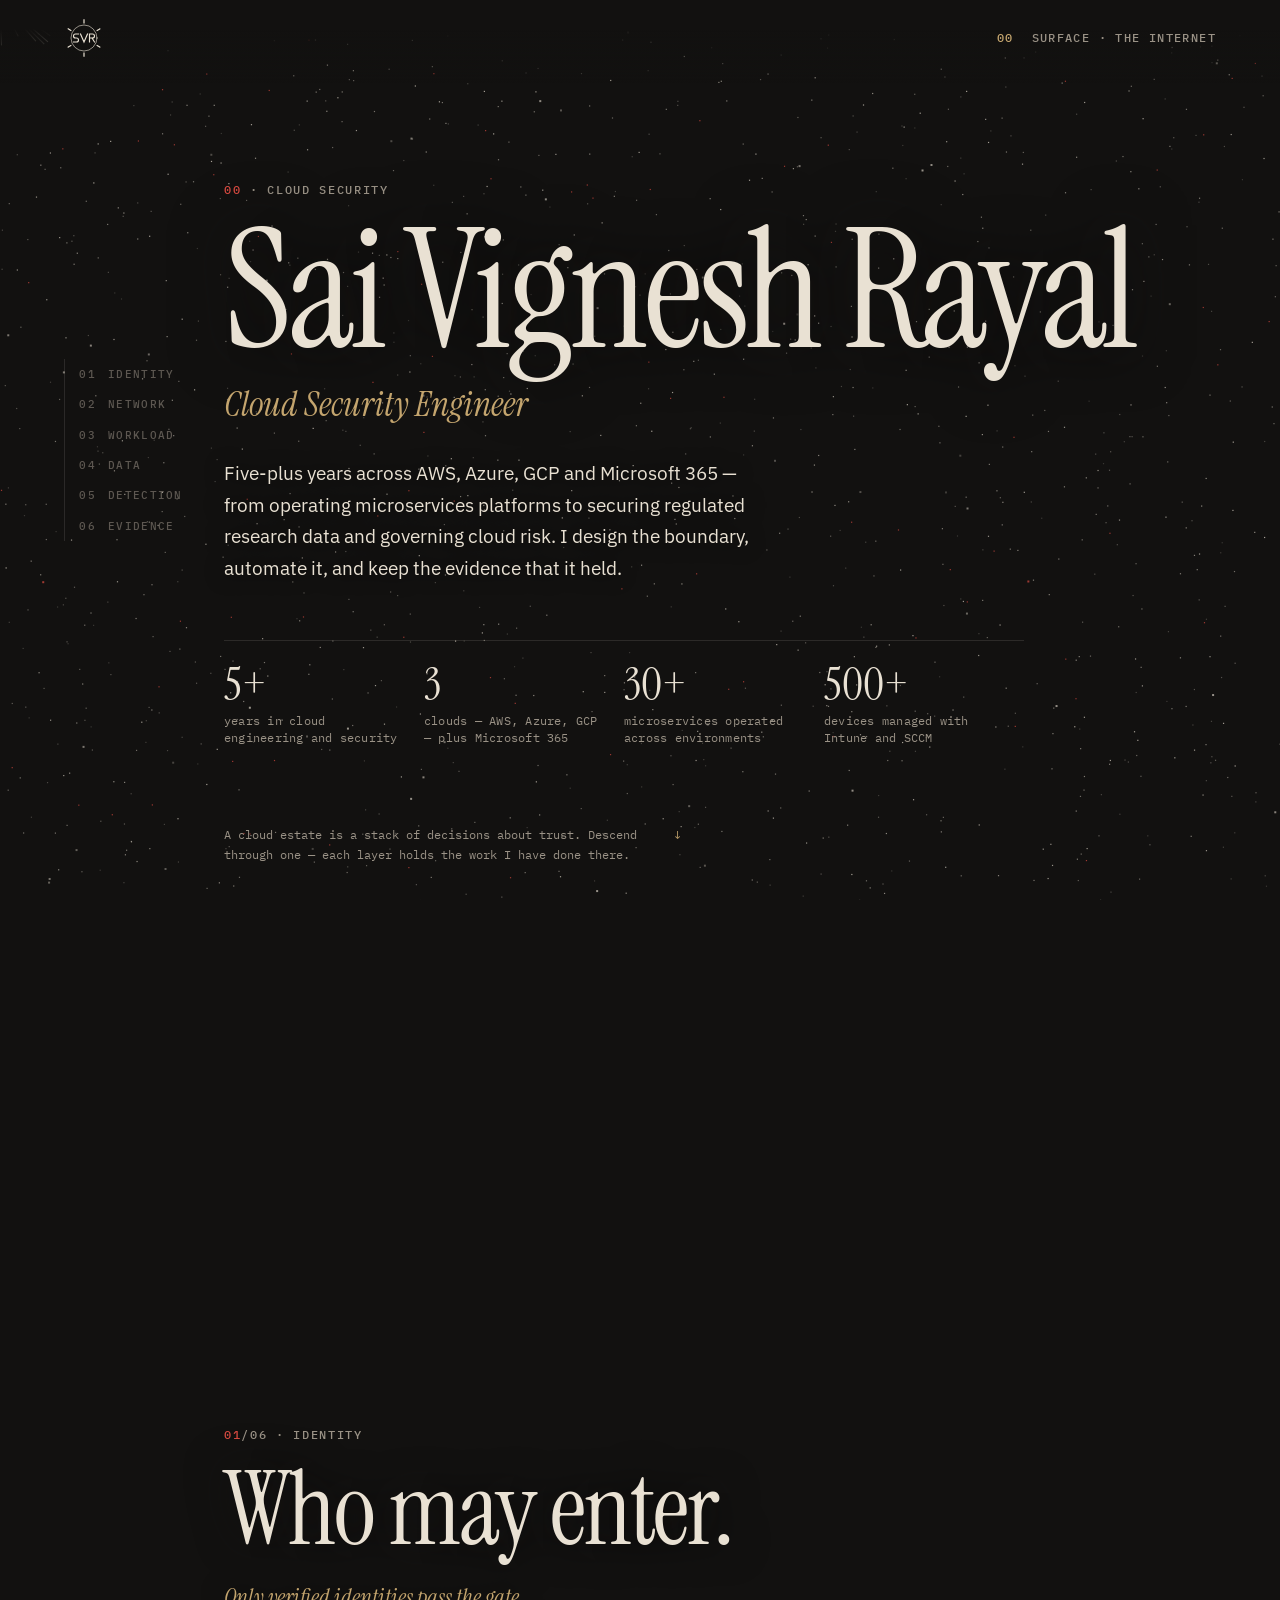
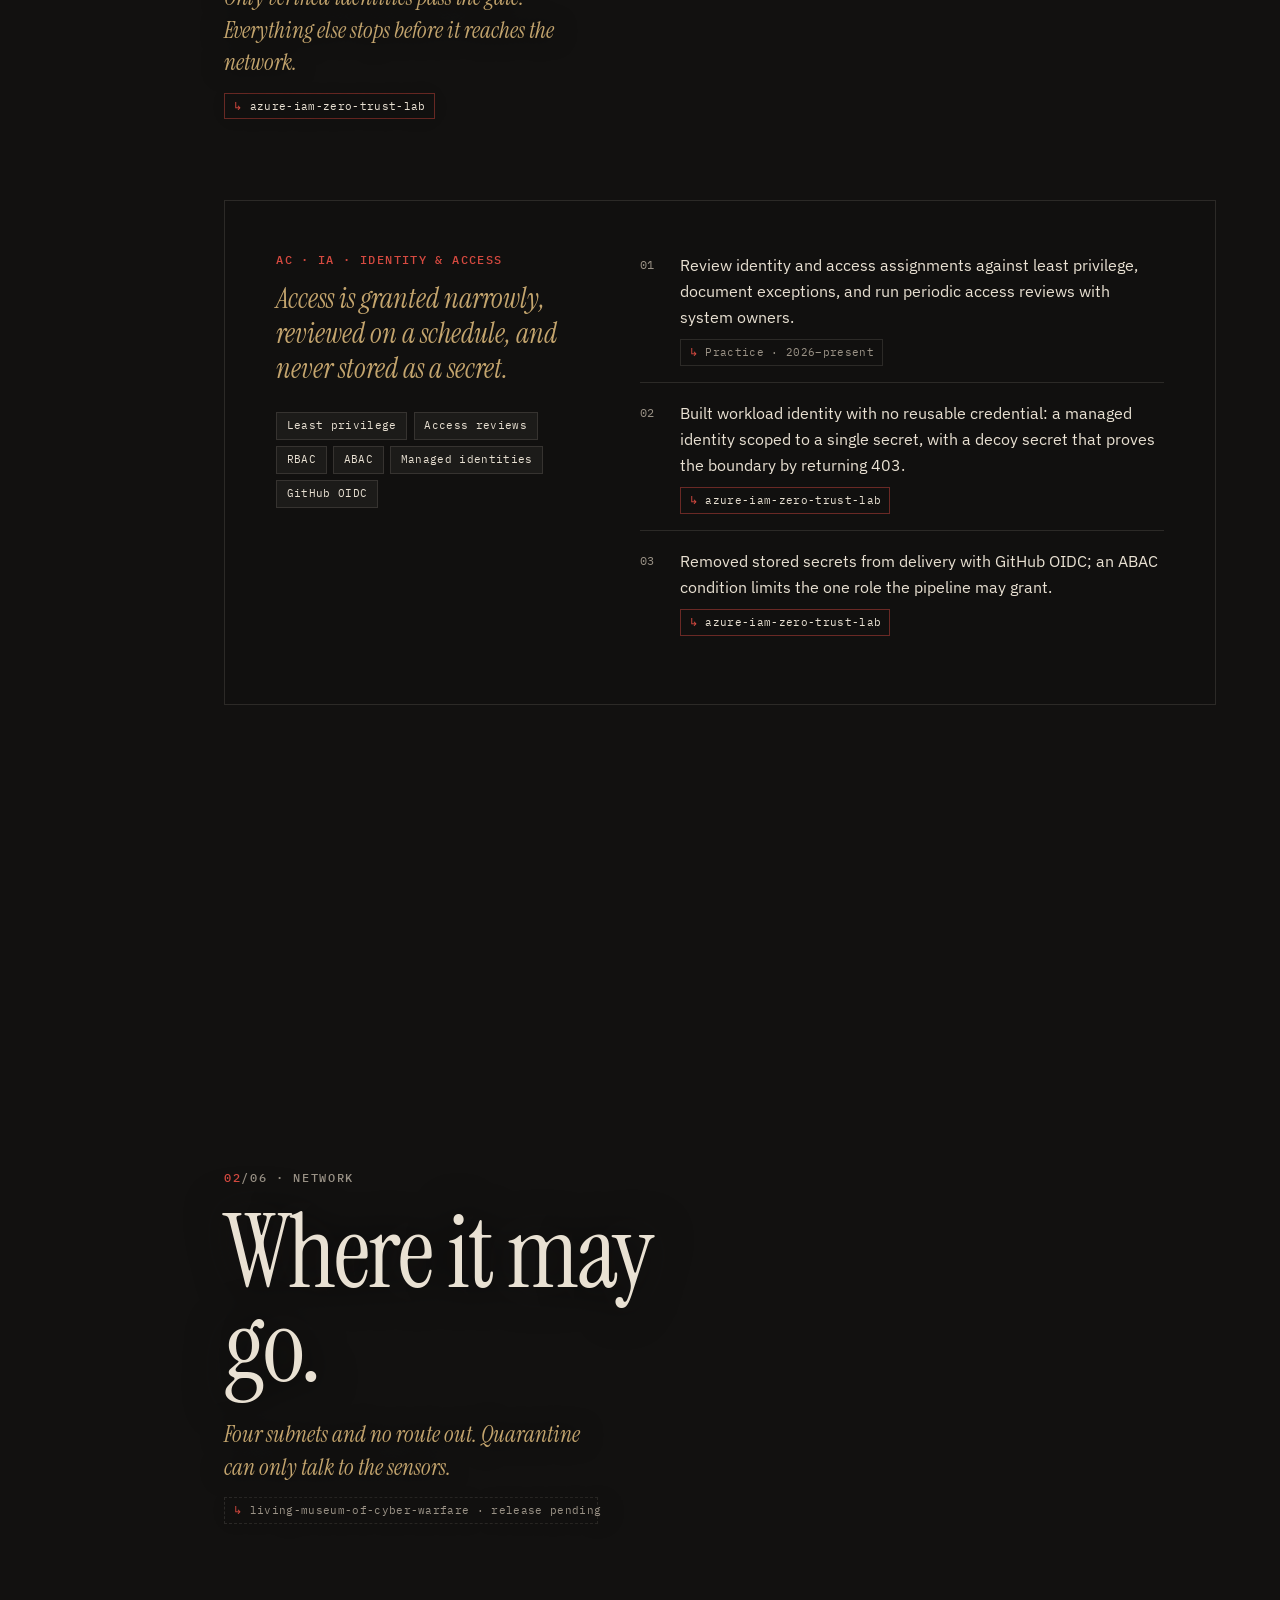
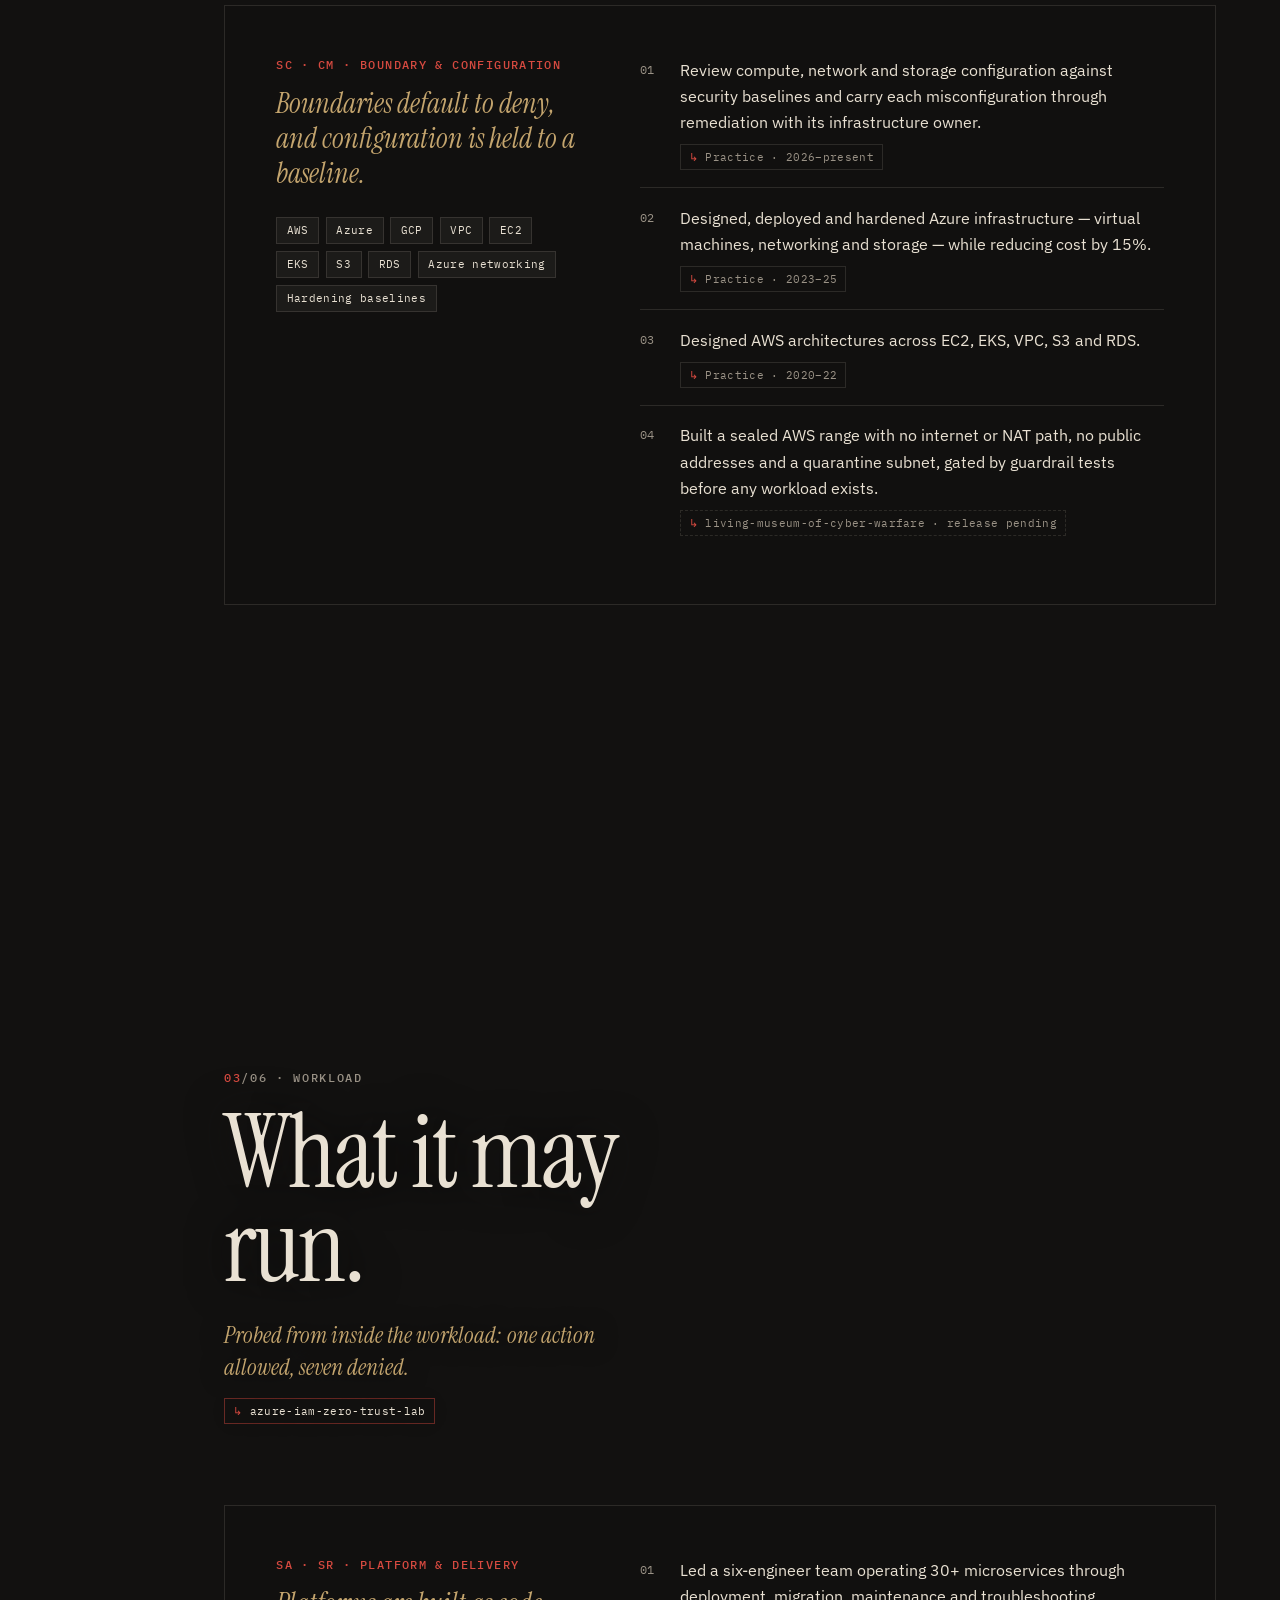
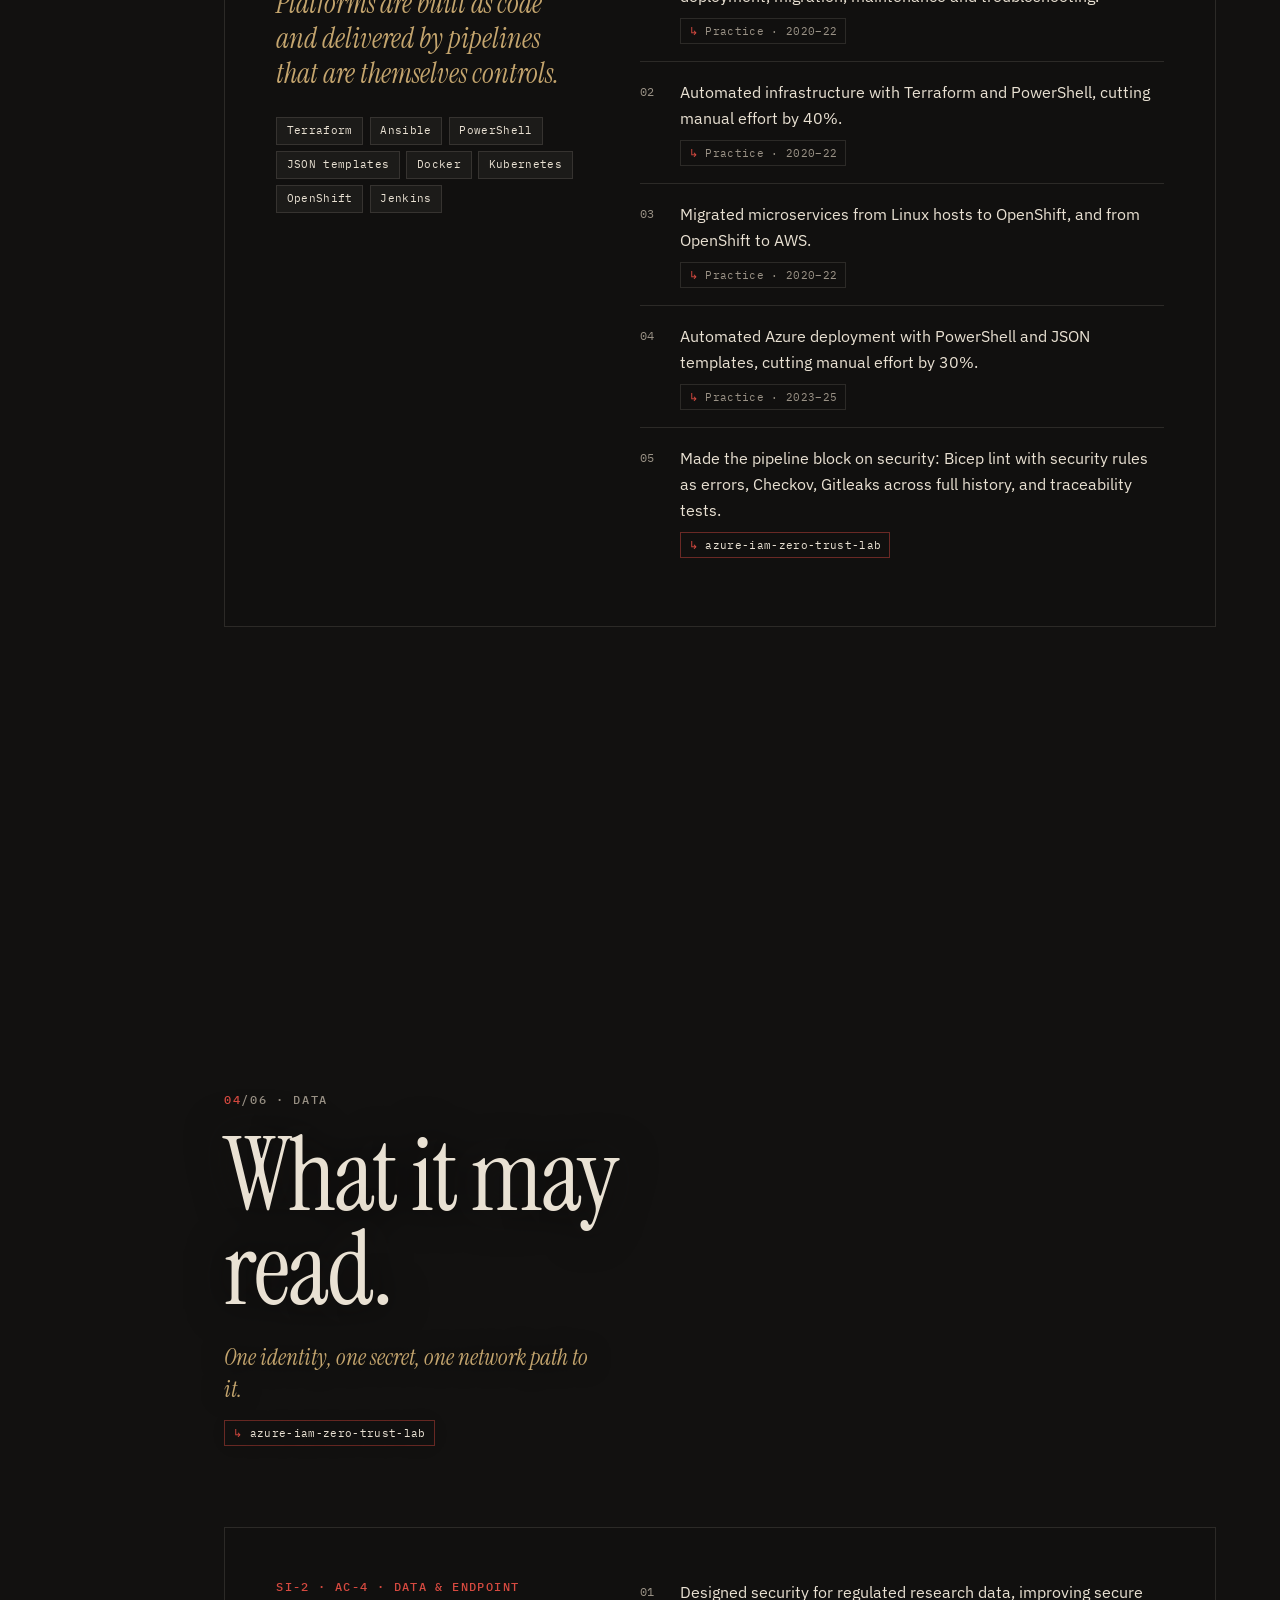
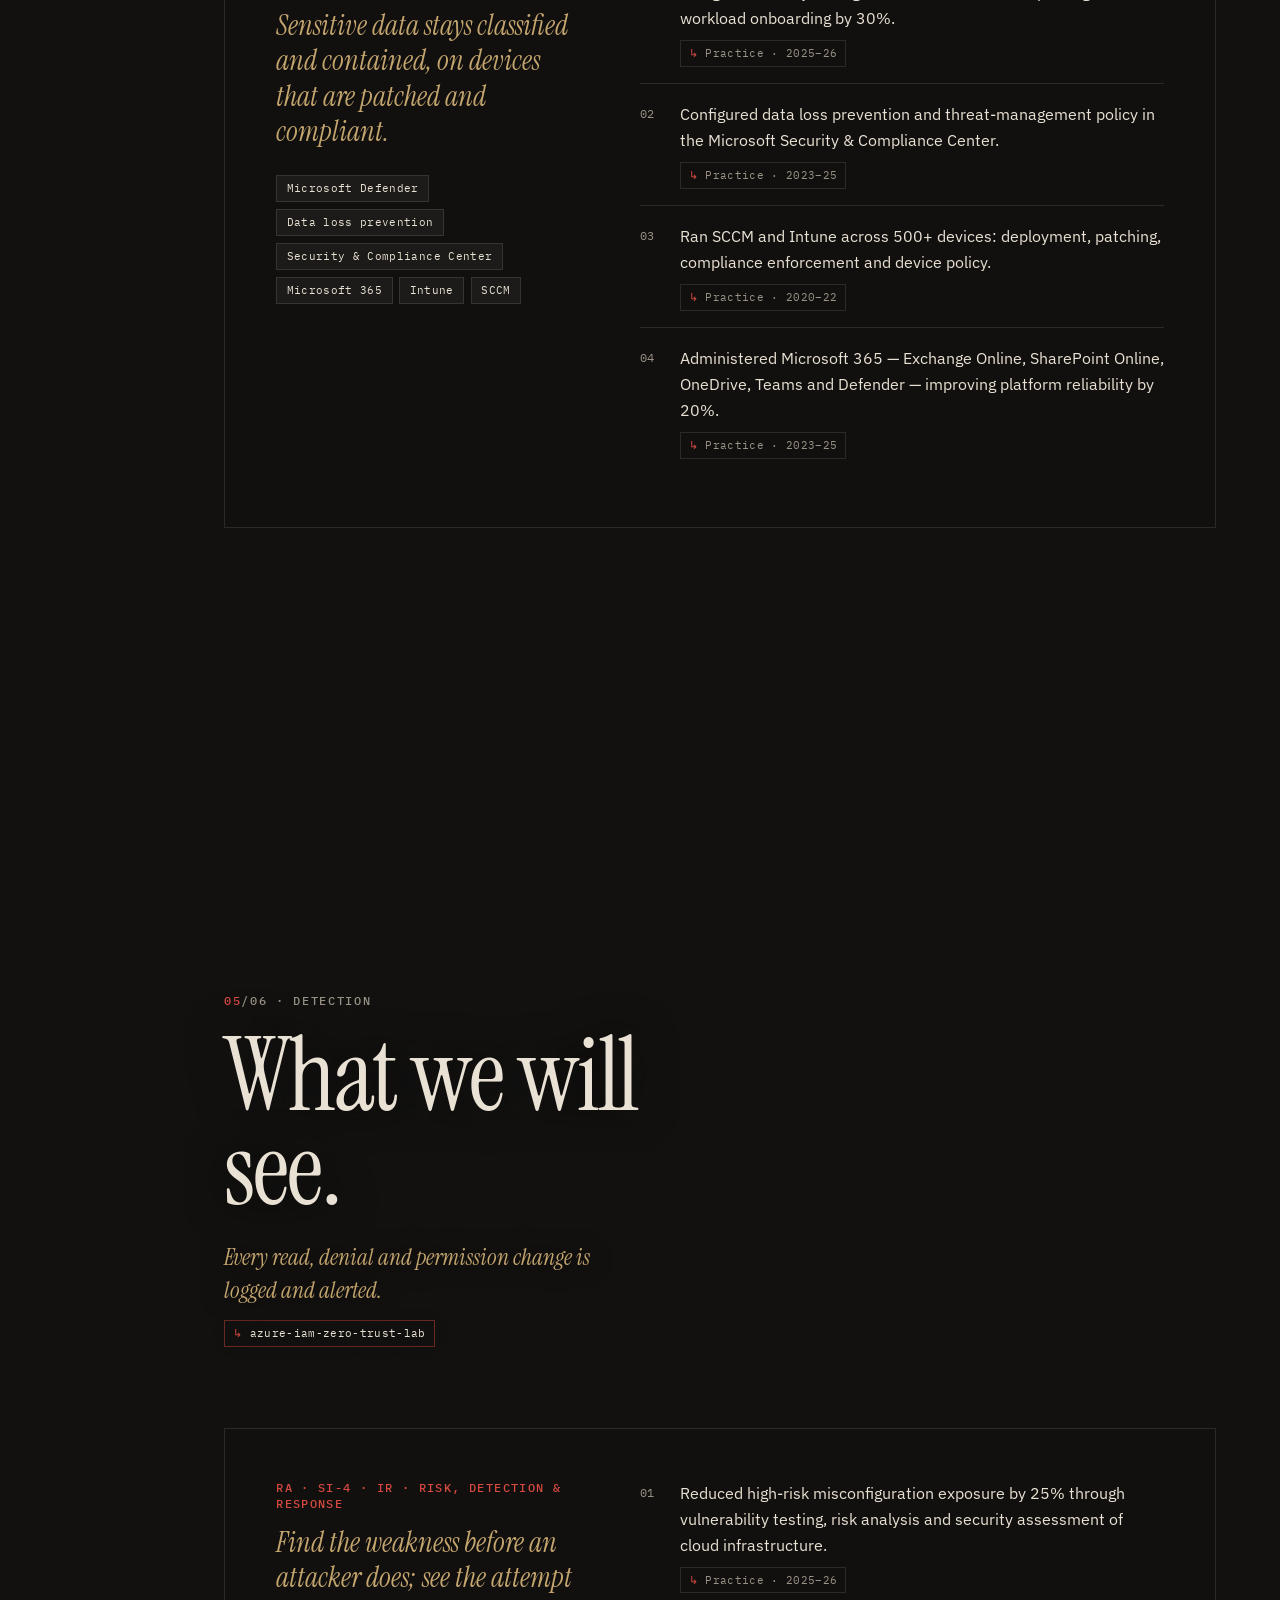
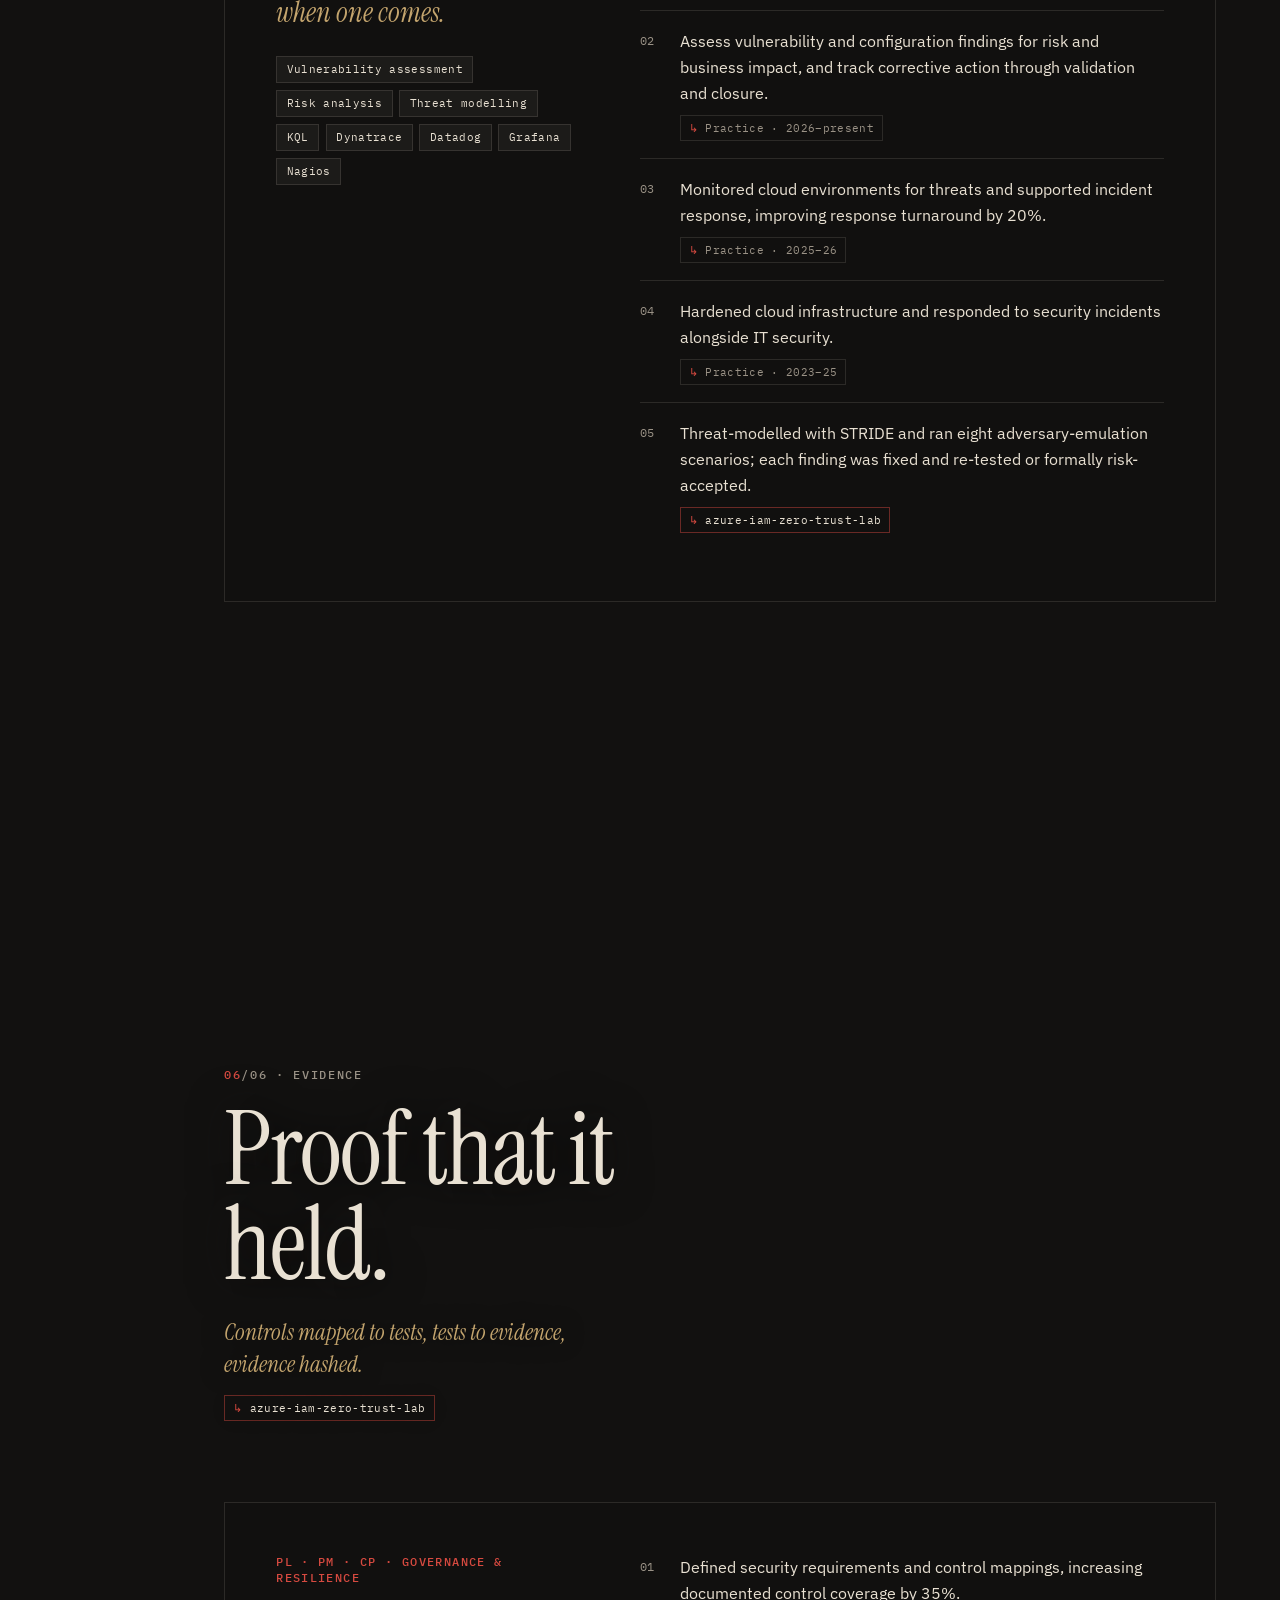
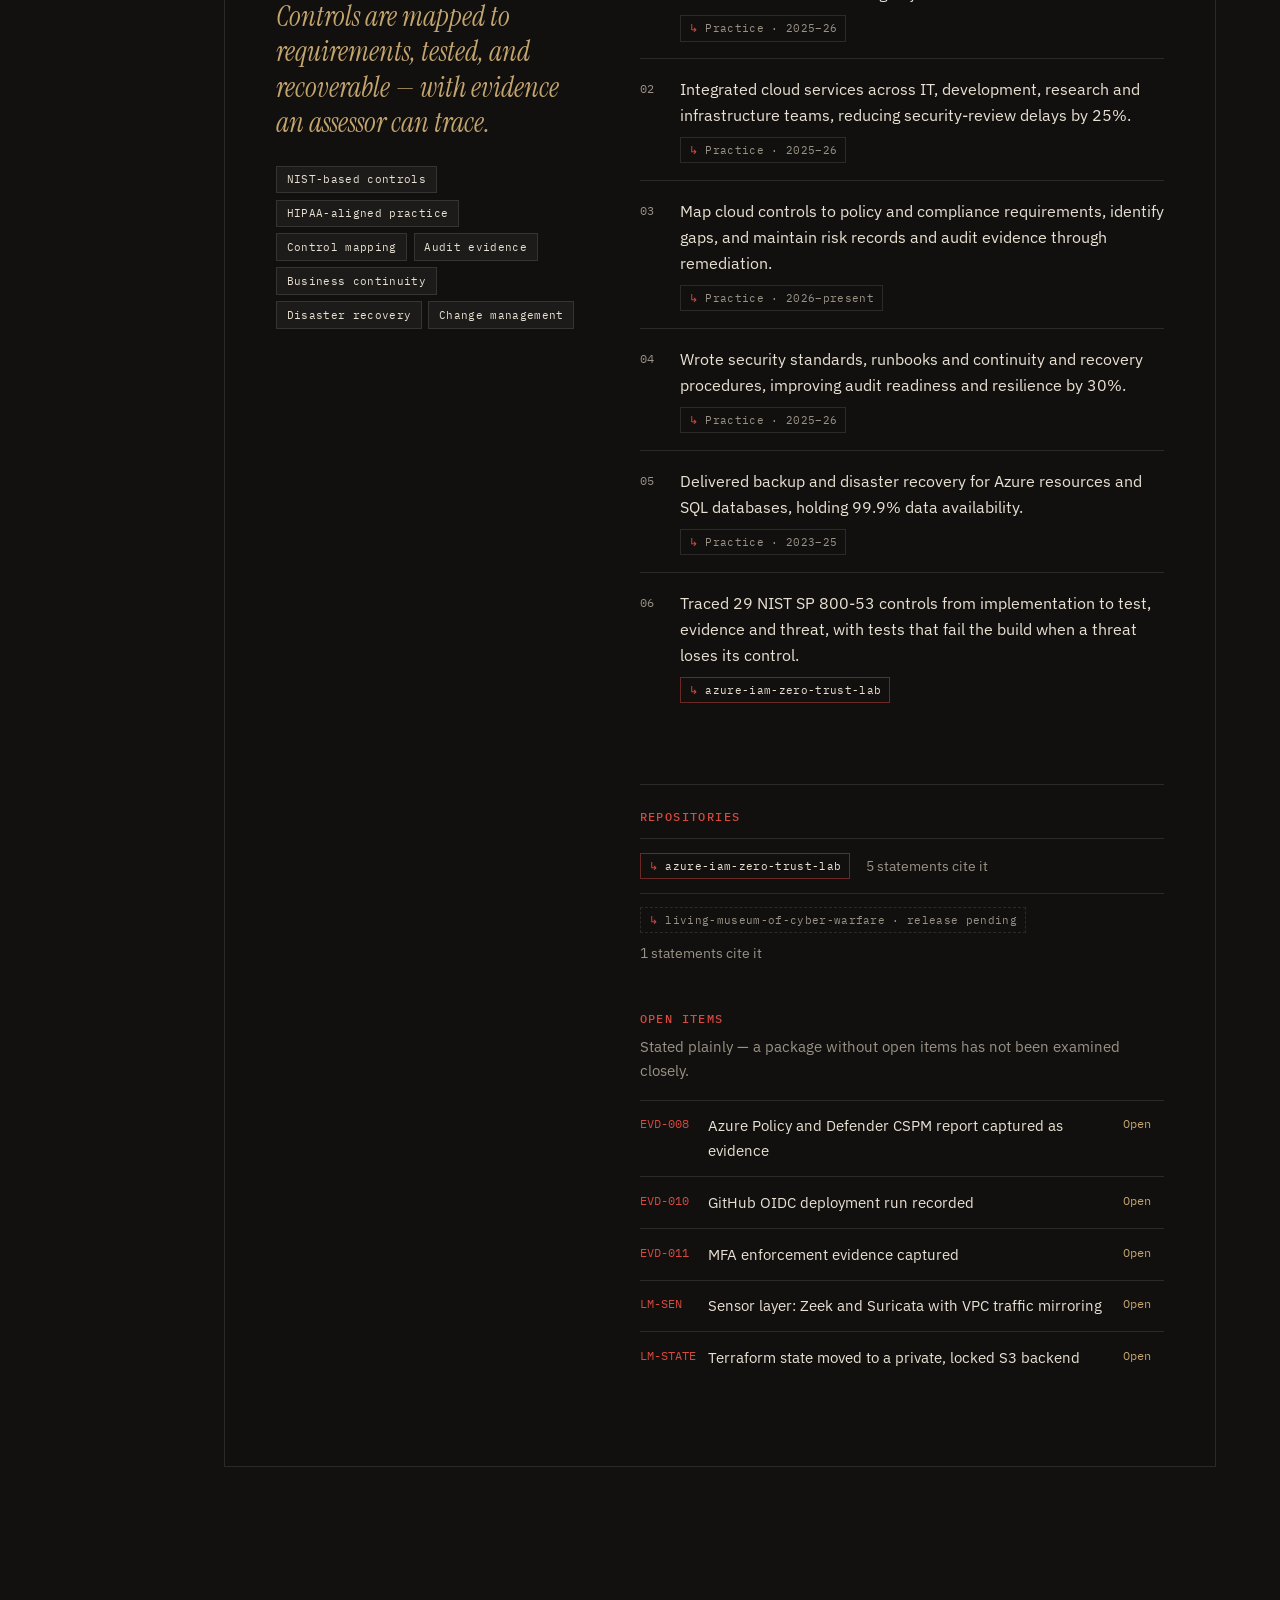
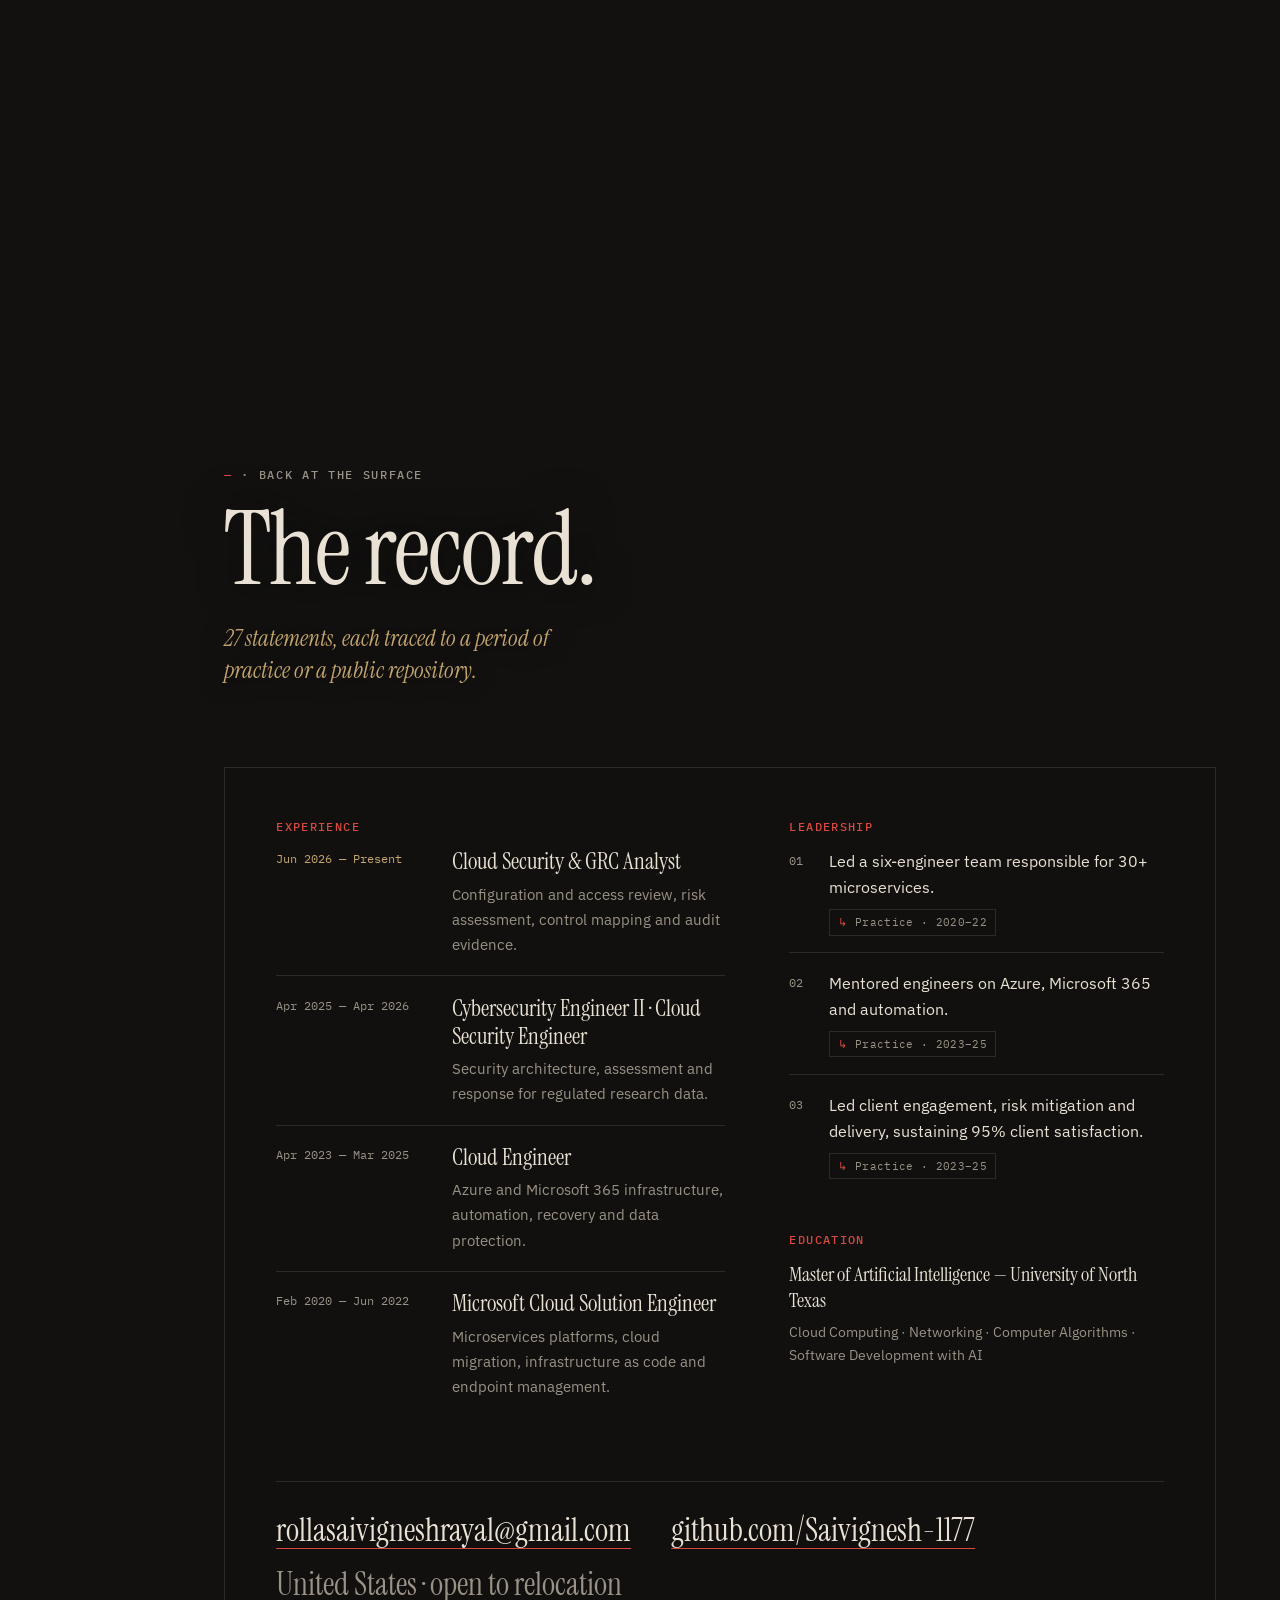
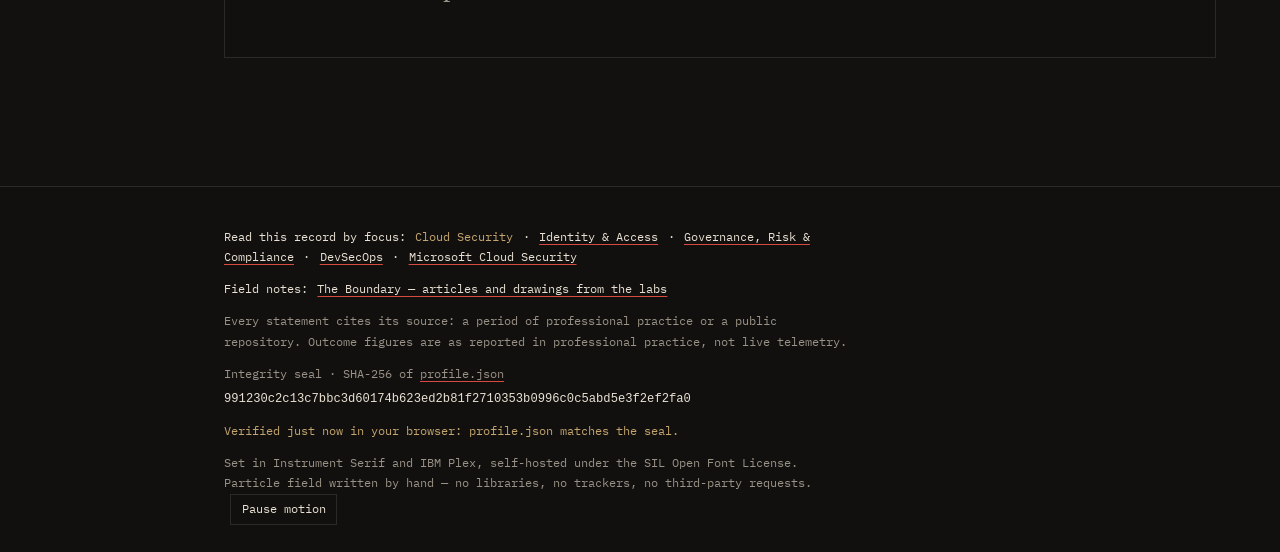
==== commit 50fcb8b6: "Add The Boundary: newspaper-style field notes with ink diagrams Broadsheet front page with two featu" ====
--- a/index.html
+++ b/index.html
@@ -149,6 +149,7 @@
 
 <footer class="integrity">
   <p class="focus-nav">Read this record by focus: <a href="" aria-current="page">Cloud Security</a> · <a href="iam/">Identity &amp; Access</a> · <a href="grc/">Governance, Risk &amp; Compliance</a> · <a href="devsecops/">DevSecOps</a> · <a href="microsoft/">Microsoft Cloud Security</a></p>
+  <p class="focus-nav">Field notes: <a href="journal/">The Boundary — articles and drawings from the labs</a></p>
   <p>Every statement cites its source: a period of professional practice or a public repository. Outcome figures are as reported in professional practice, not live telemetry.</p>
   <p>Integrity seal · SHA-256 of <a href="profile.json">profile.json</a> <code id="seal" data-src="profile.json" data-digest="991230c2c13c7bbc3d60174b623ed2b81f2710353b0996c0c5abd5e3f2ef2fa0">991230c2c13c7bbc3d60174b623ed2b81f2710353b0996c0c5abd5e3f2ef2fa0</code></p>
   <p id="verify" aria-live="polite">Verification runs in your browser when scripts are enabled.</p>
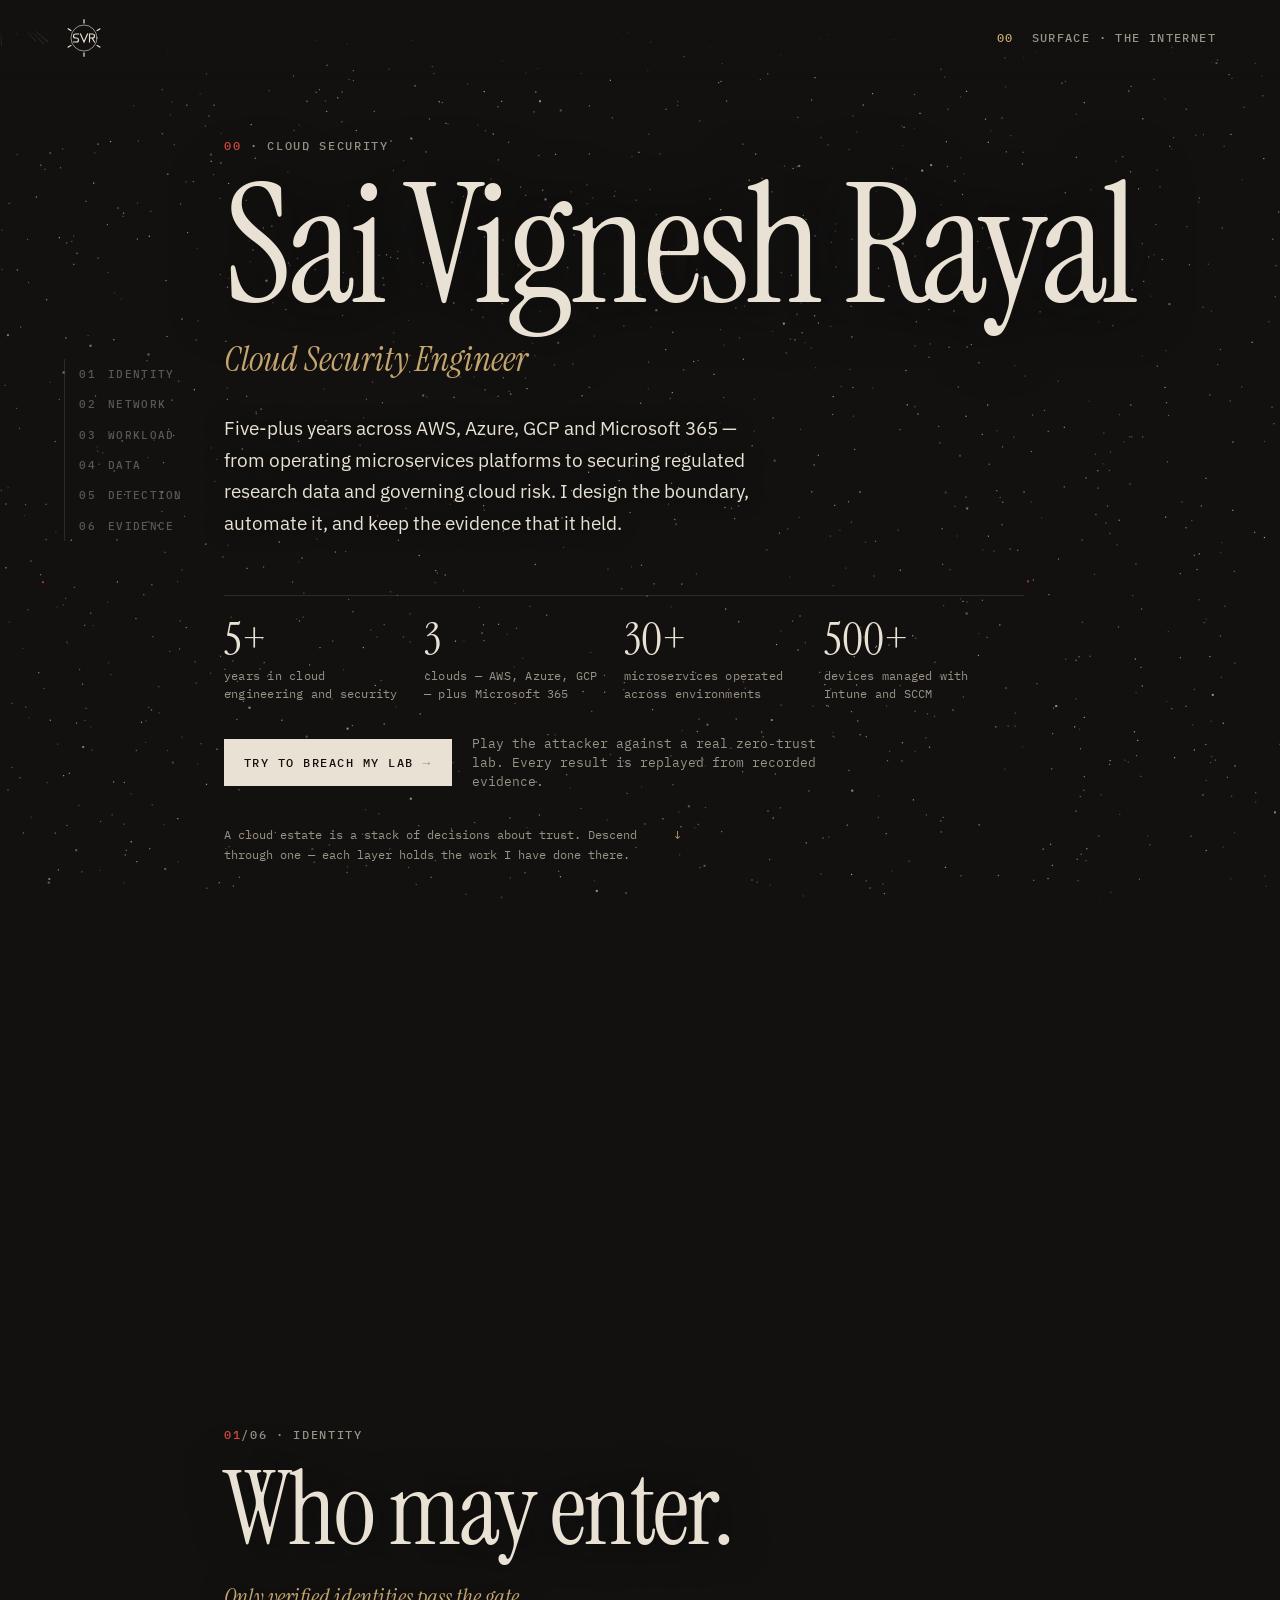
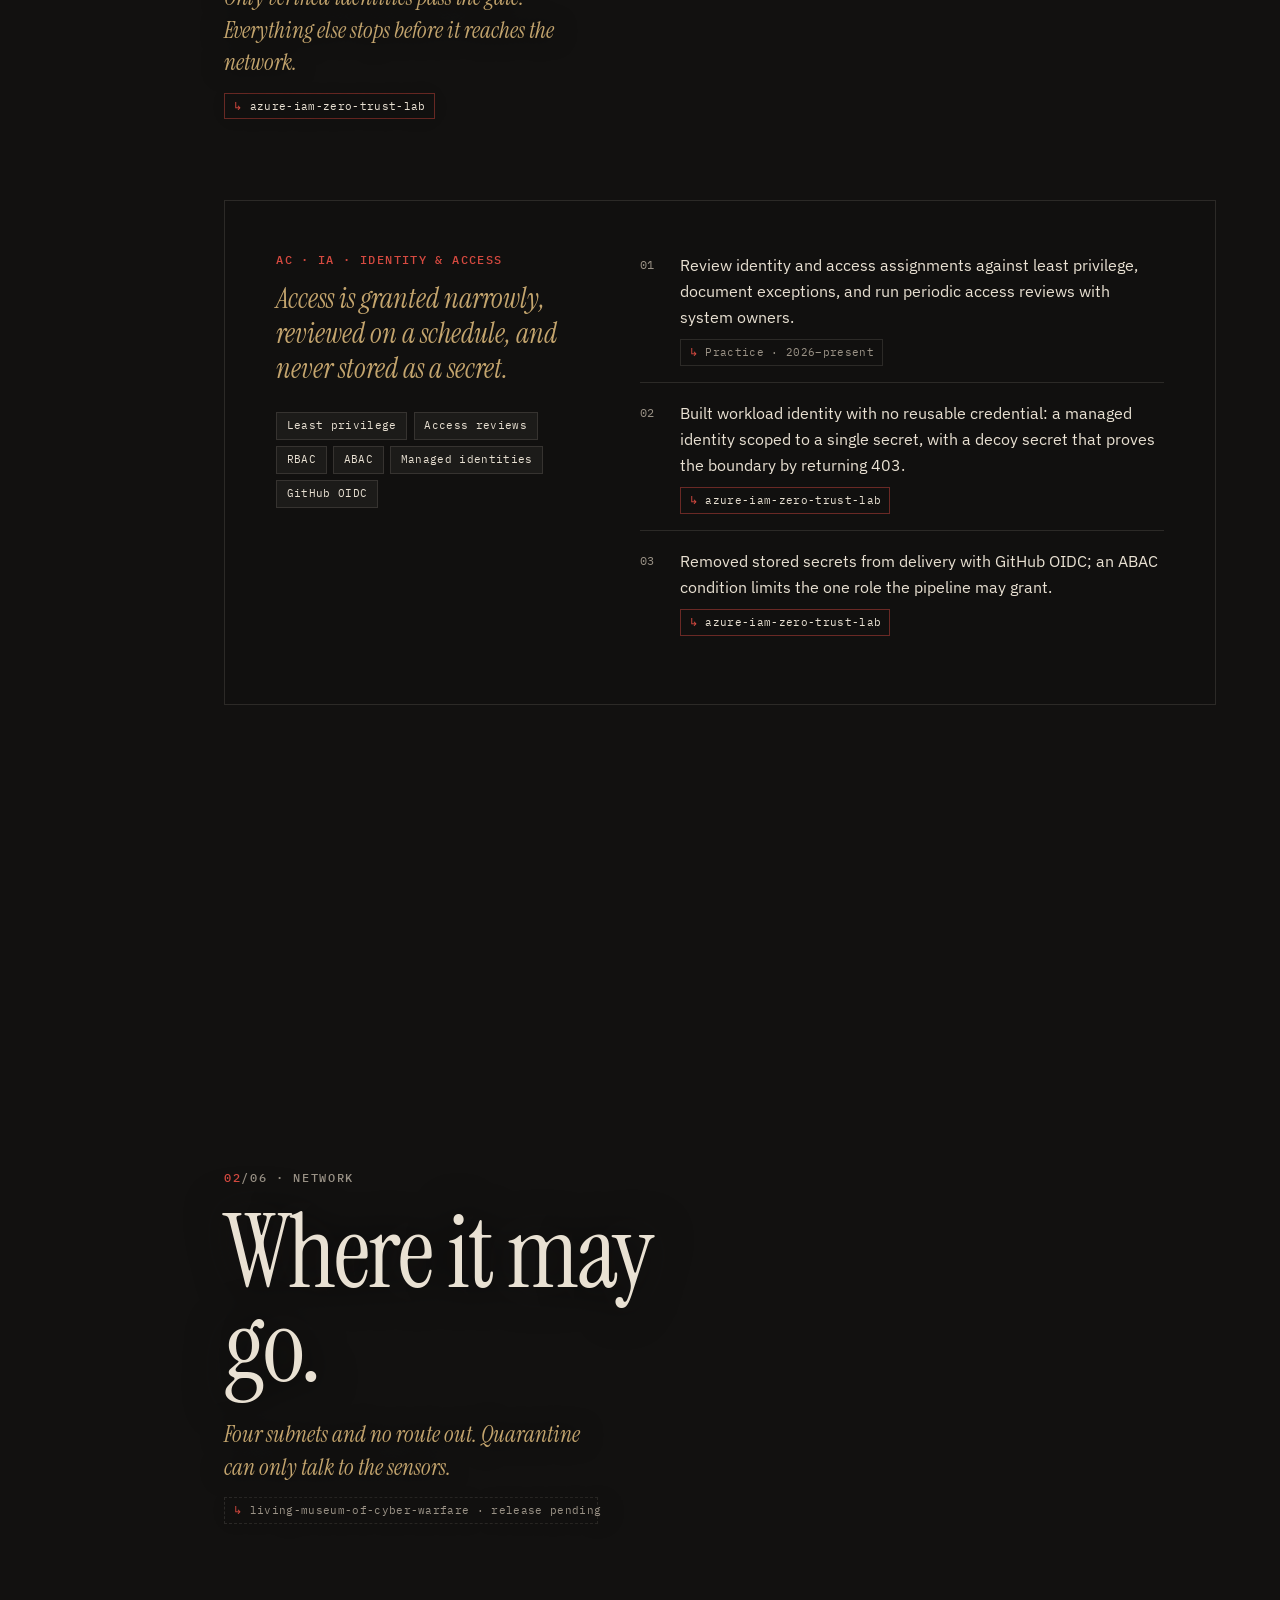
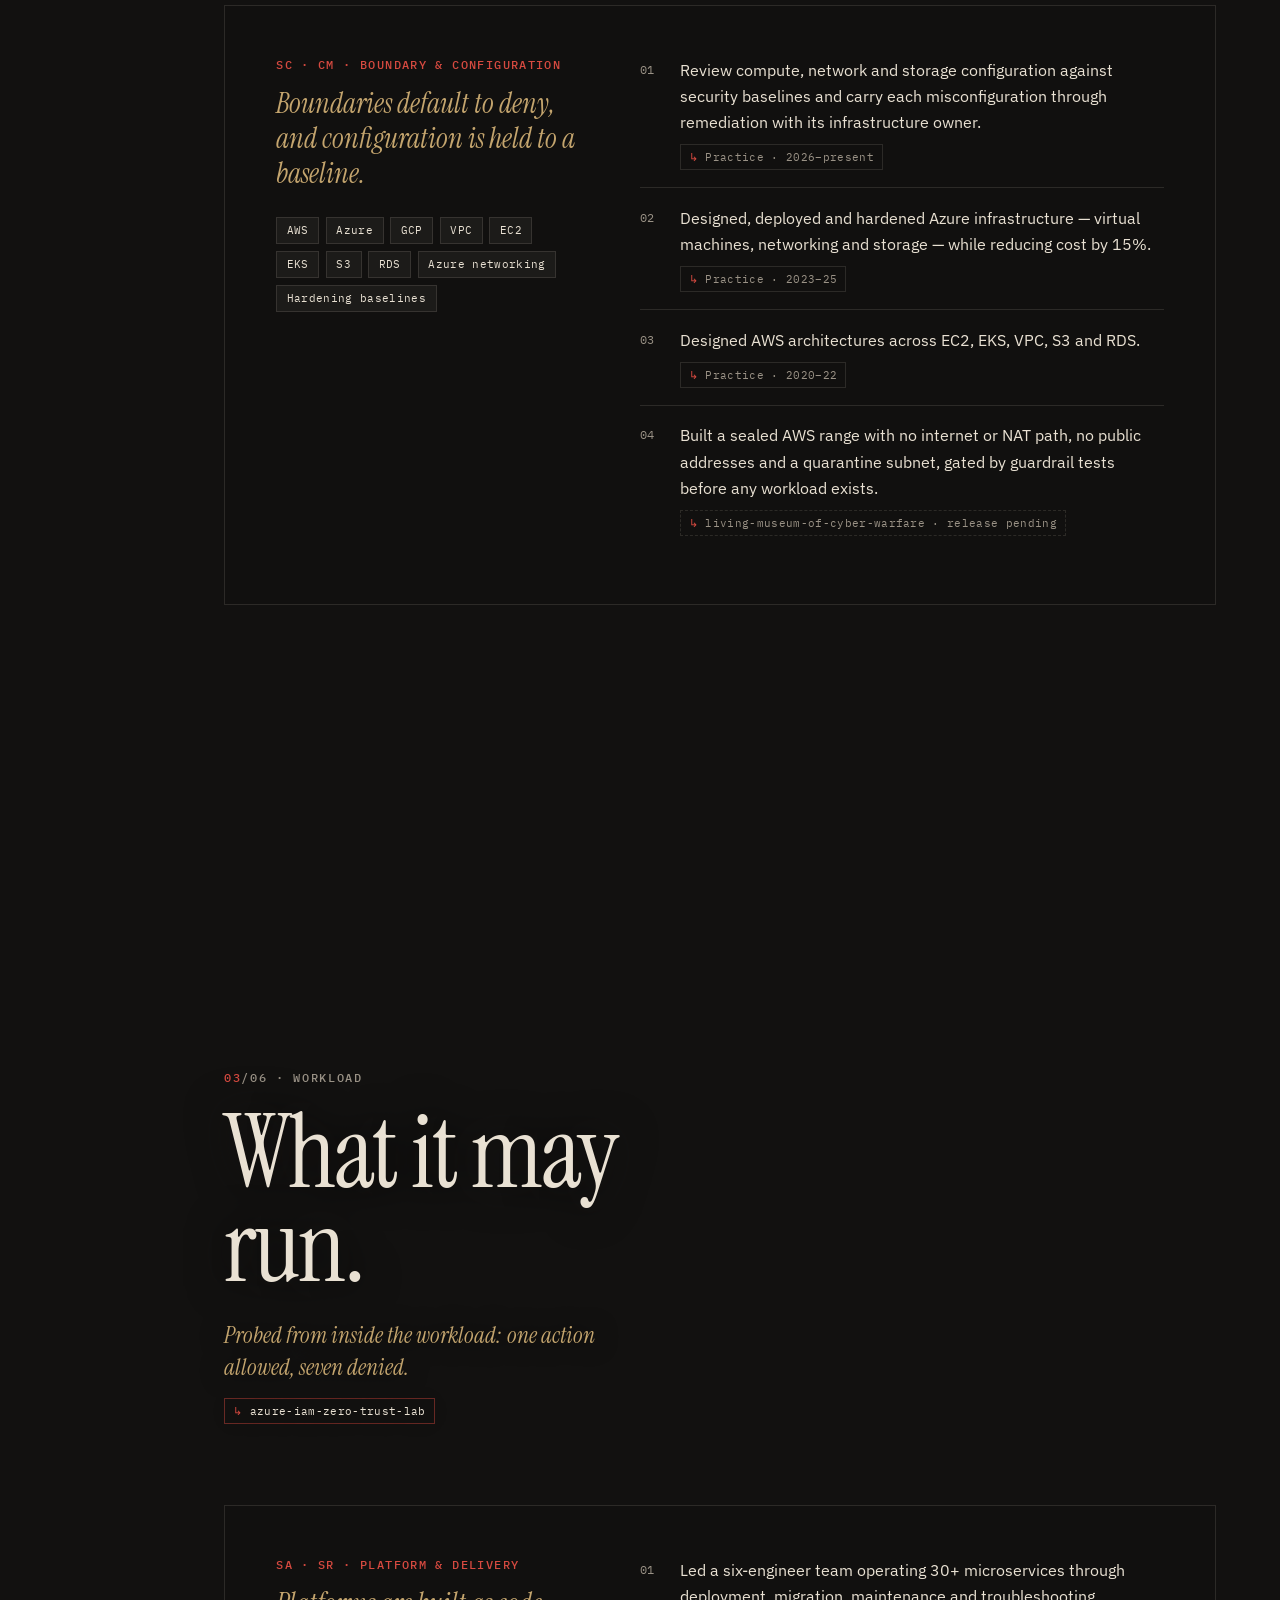
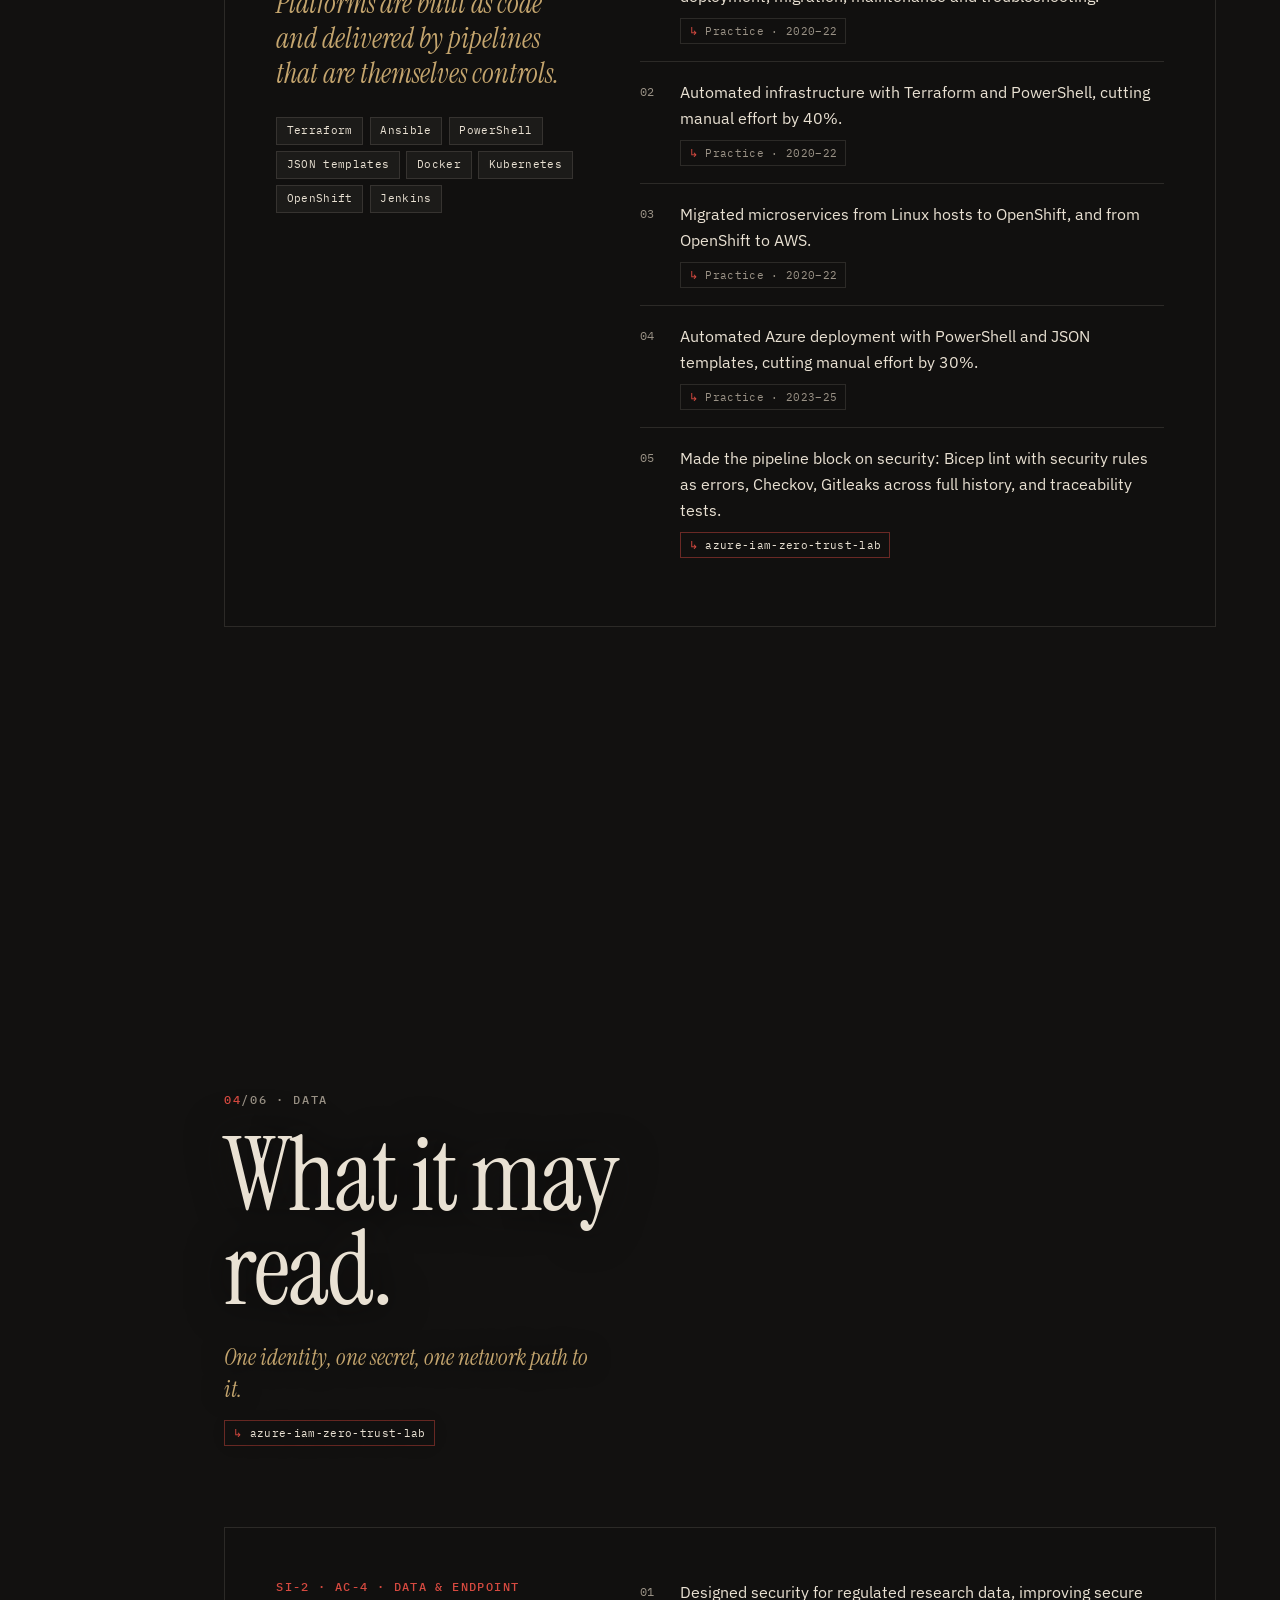
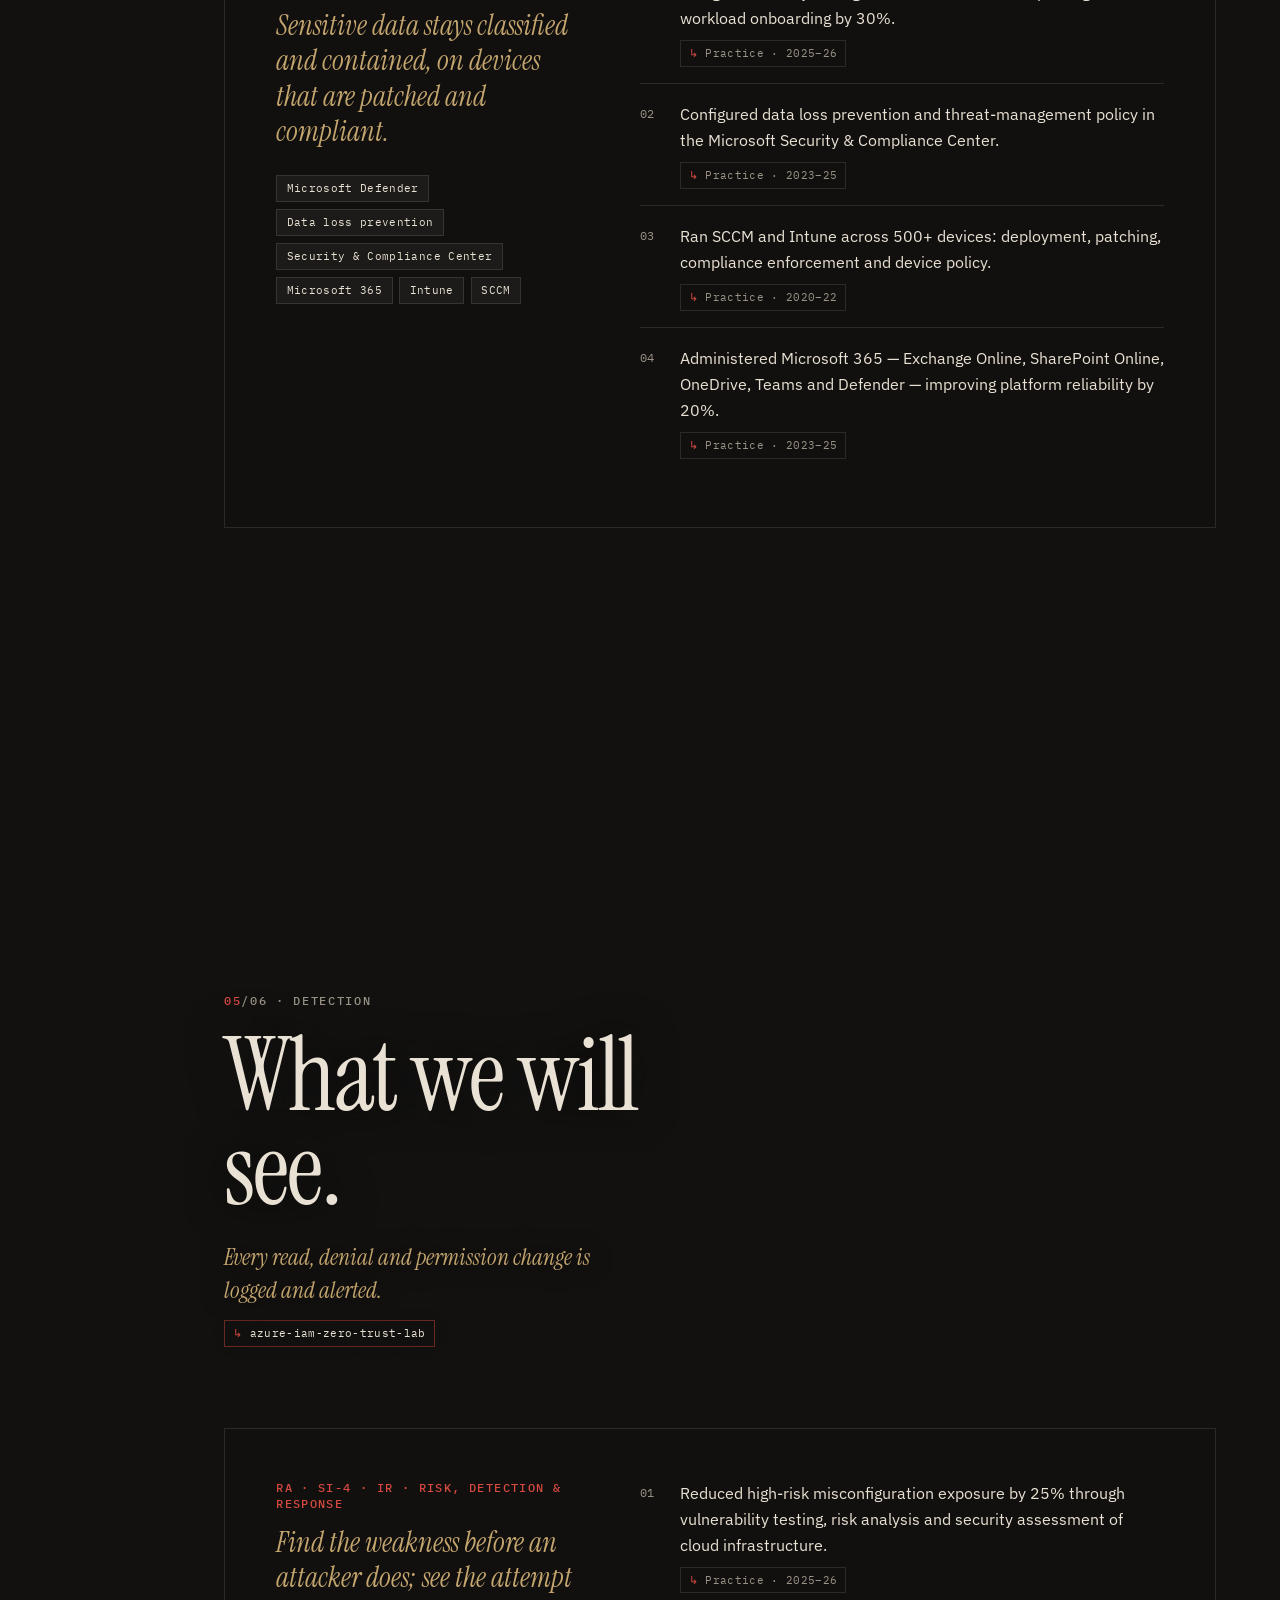
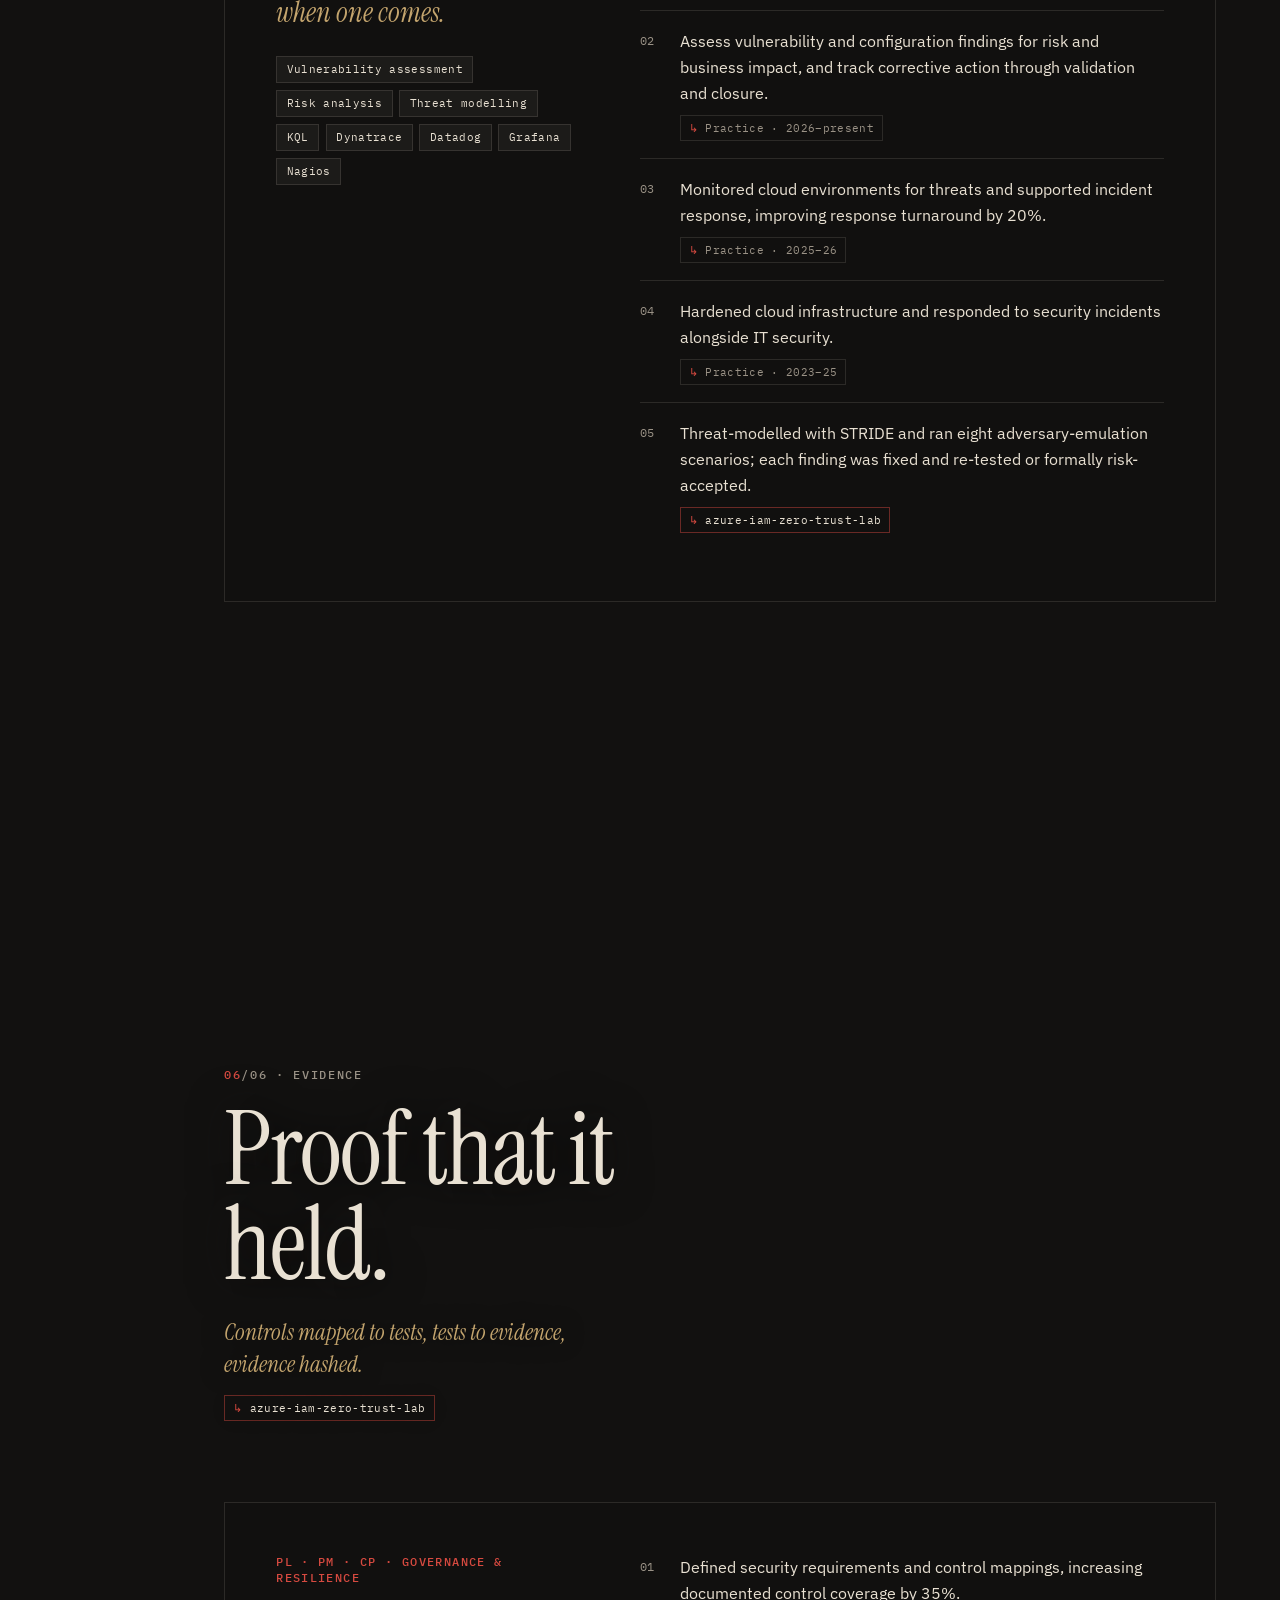
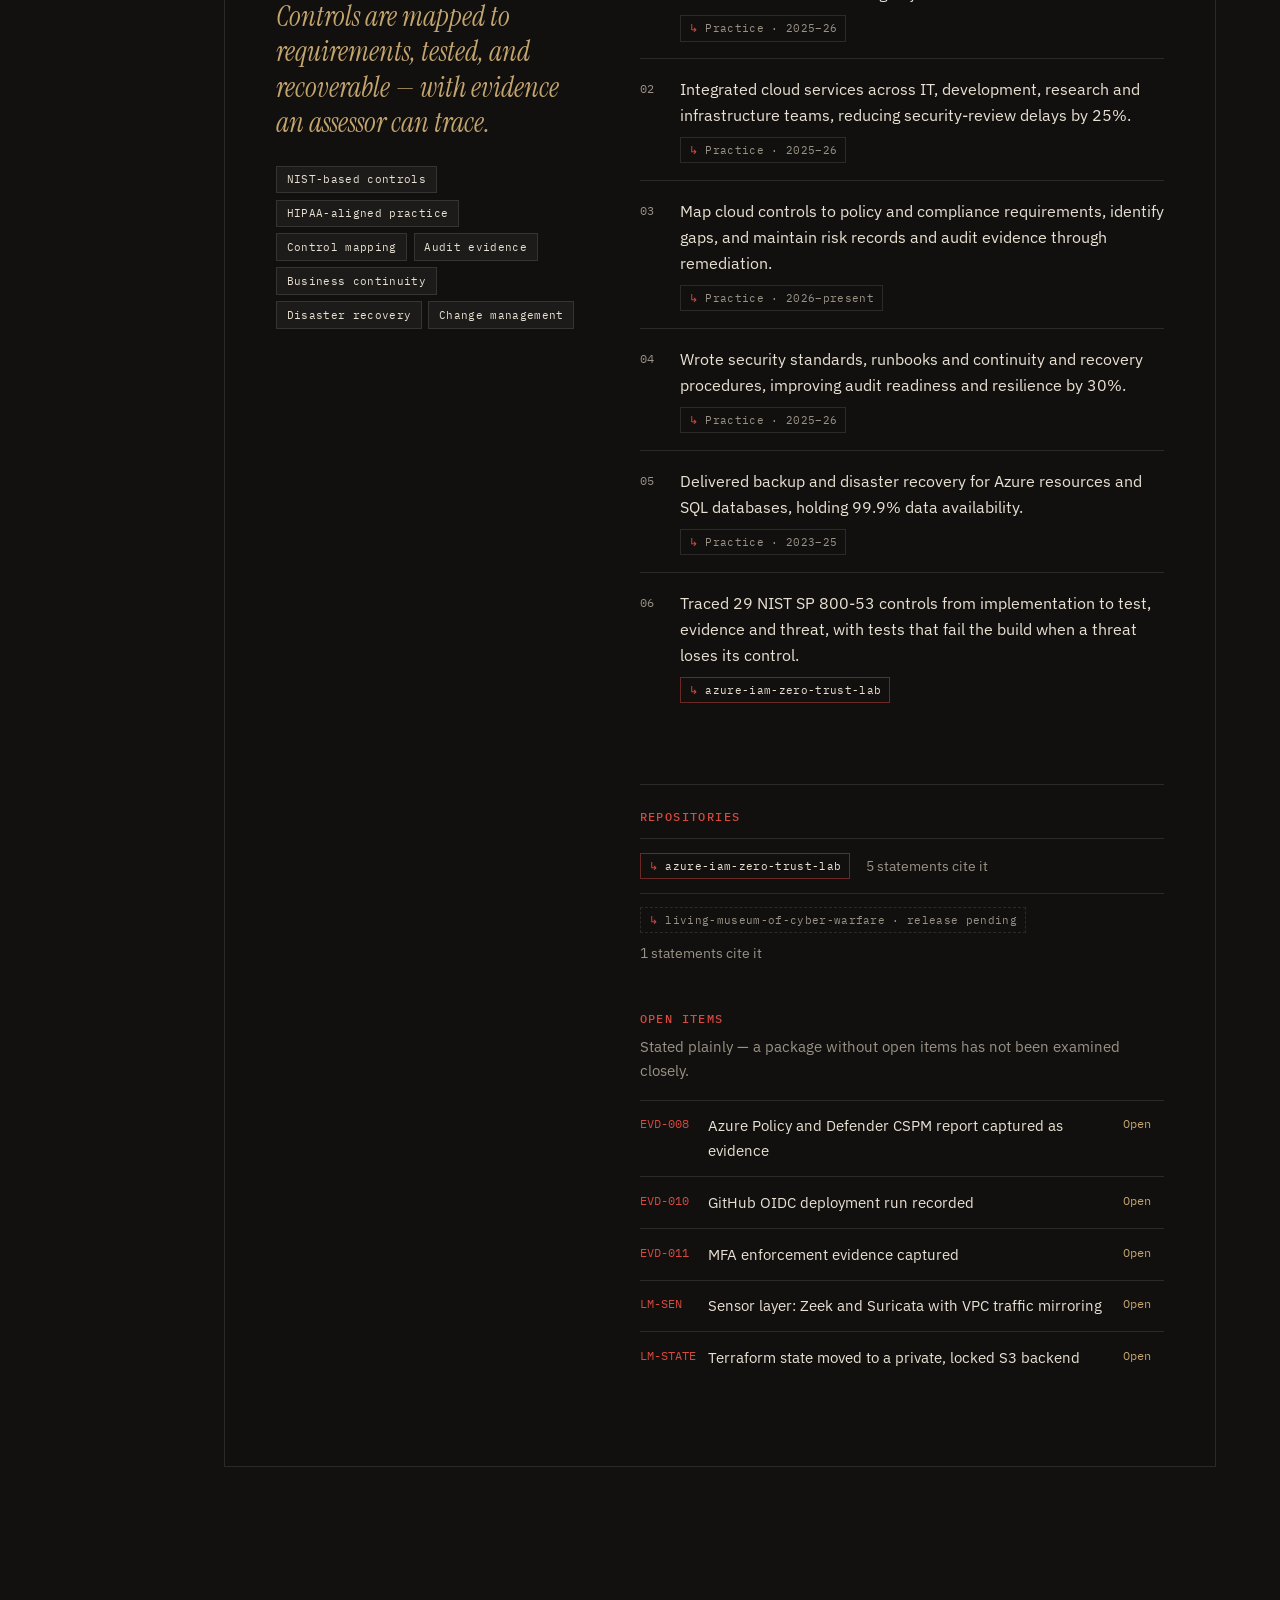
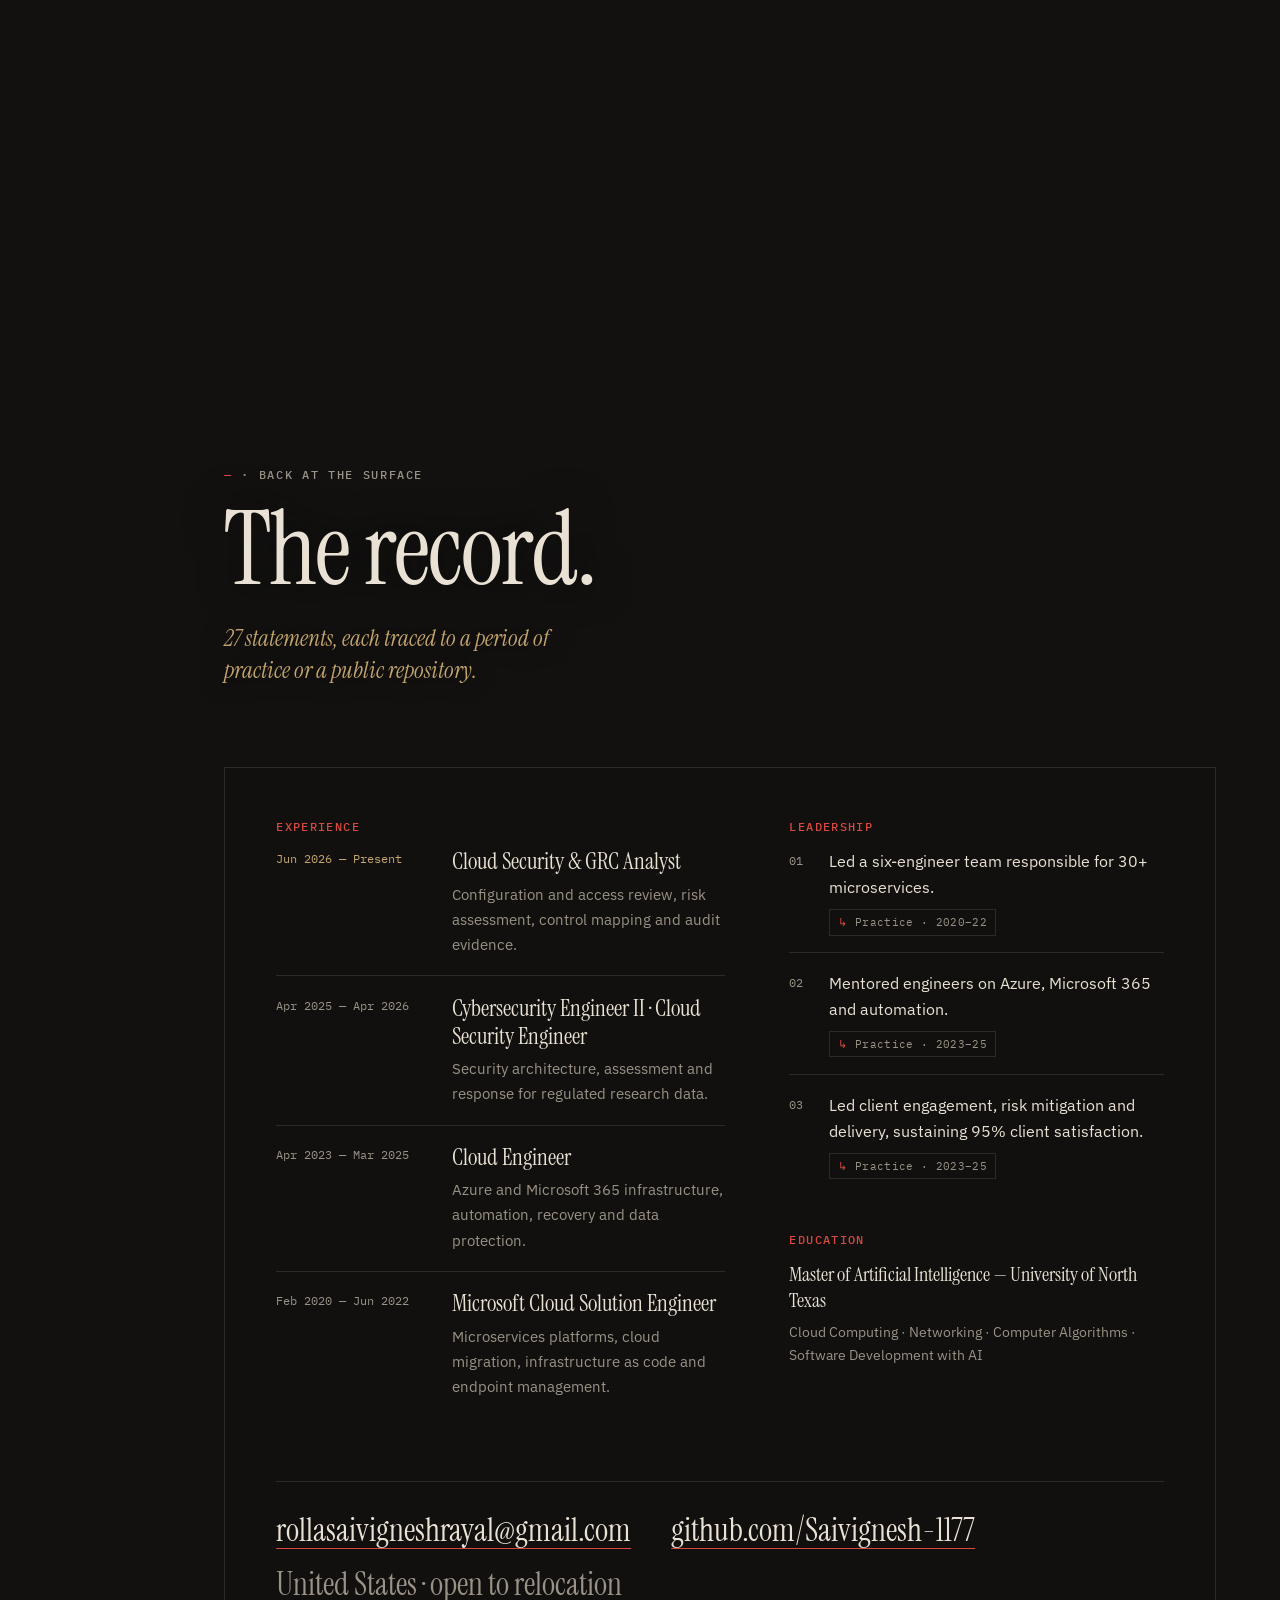
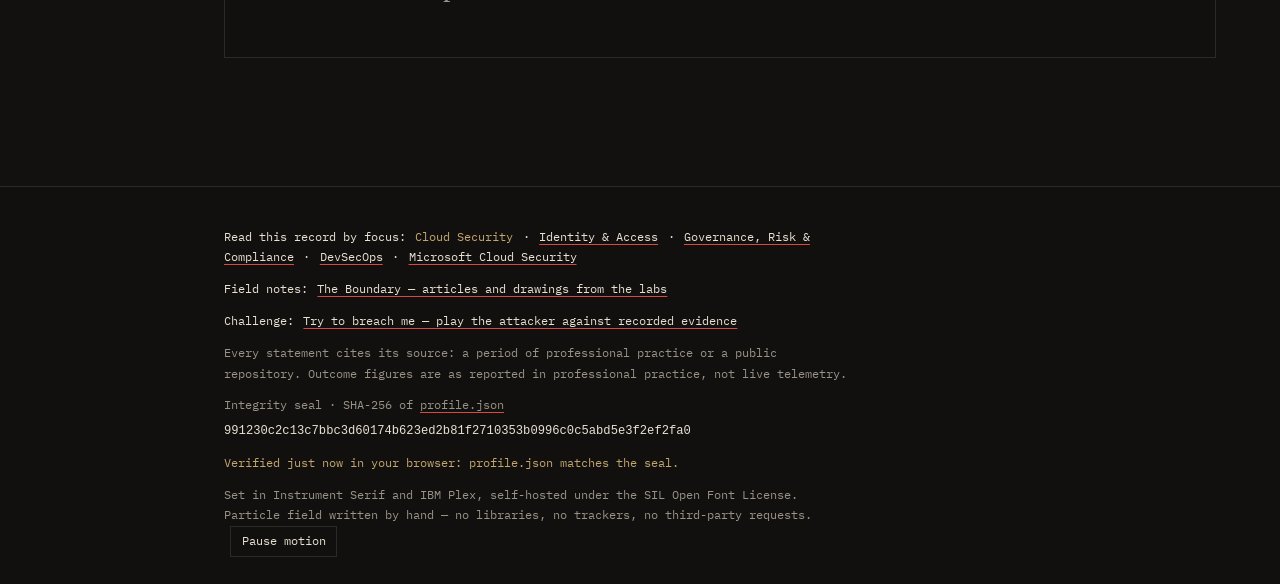
==== commit 9647d6eb: "Add Try to Breach Me: play the attacker against recorded lab evidence Fifteen moves across three sta" ====
--- a/index.html
+++ b/index.html
@@ -32,6 +32,7 @@
     <p class="role">Cloud Security Engineer</p>
     <p class="summary">Five-plus years across AWS, Azure, GCP and Microsoft 365 — from operating microservices platforms to securing regulated research data and governing cloud risk. I design the boundary, automate it, and keep the evidence that it held.</p>
     <ul class="stats"><li><span class="fig">5+</span><span class="lab">years in cloud engineering and security</span></li><li><span class="fig">3</span><span class="lab">clouds — AWS, Azure, GCP — plus Microsoft 365</span></li><li><span class="fig">30+</span><span class="lab">microservices operated across environments</span></li><li><span class="fig">500+</span><span class="lab">devices managed with Intune and SCCM</span></li></ul>
+    <p class="cta"><a href="breach/">Try to breach my lab <span aria-hidden="true">→</span></a><span>Play the attacker against a real zero-trust lab. Every result is replayed from recorded evidence.</span></p>
     <p class="cue"><span class="cue-text">A cloud estate is a stack of decisions about trust. Descend through one — each layer holds the work I have done there.</span> <span class="cue-arrow" aria-hidden="true">↓</span></p>
   </div>
 </section>
@@ -150,6 +151,7 @@
 <footer class="integrity">
   <p class="focus-nav">Read this record by focus: <a href="" aria-current="page">Cloud Security</a> · <a href="iam/">Identity &amp; Access</a> · <a href="grc/">Governance, Risk &amp; Compliance</a> · <a href="devsecops/">DevSecOps</a> · <a href="microsoft/">Microsoft Cloud Security</a></p>
   <p class="focus-nav">Field notes: <a href="journal/">The Boundary — articles and drawings from the labs</a></p>
+  <p class="focus-nav">Challenge: <a href="breach/">Try to breach me — play the attacker against recorded evidence</a></p>
   <p>Every statement cites its source: a period of professional practice or a public repository. Outcome figures are as reported in professional practice, not live telemetry.</p>
   <p>Integrity seal · SHA-256 of <a href="profile.json">profile.json</a> <code id="seal" data-src="profile.json" data-digest="991230c2c13c7bbc3d60174b623ed2b81f2710353b0996c0c5abd5e3f2ef2fa0">991230c2c13c7bbc3d60174b623ed2b81f2710353b0996c0c5abd5e3f2ef2fa0</code></p>
   <p id="verify" aria-live="polite">Verification runs in your browser when scripts are enabled.</p>
--- a/styles.css
+++ b/styles.css
@@ -71,6 +71,11 @@
 .stats .fig { font: 400 clamp(2.2rem, 3.6vw, 3.1rem)/1 var(--serif); color: var(--paper); }
 .stats .lab { font: 400 .74rem/1.45 var(--mono); color: var(--muted); letter-spacing: .02em; }
 @keyframes fall { 0% { transform: translateY(-4px); opacity: 0; } 40% { opacity: 1; } 100% { transform: translateY(10px); opacity: 0; } }
+
+.cta { display: flex; flex-wrap: wrap; align-items: center; gap: .6rem 1.25rem; margin: 2rem 0 0; }
+.cta a { display: inline-block; padding: .85rem 1.25rem; background: var(--paper); color: var(--ink); text-decoration: none; font: 500 .78rem/1 var(--mono); letter-spacing: .12em; text-transform: uppercase; transition: background .2s; }
+.cta a:hover { background: var(--brass); color: var(--ink); }
+.cta span { font: 400 .8rem/1.5 var(--mono); color: var(--muted); max-width: 44ch; }
 
 /* The work at each layer, on glass over the live field */
 .work { margin: 0 var(--gutter) 0 calc(var(--gutter) + 10rem); padding: clamp(1.75rem, 4vw, 3.5rem); display: grid; grid-template-columns: minmax(16rem, 0.8fr) minmax(0, 1.4fr); gap: clamp(2rem, 5vw, 4.5rem); align-items: start; background: rgba(18, 17, 16, .8); backdrop-filter: blur(14px) saturate(110%); -webkit-backdrop-filter: blur(14px) saturate(110%); border: 1px solid var(--rule); }
